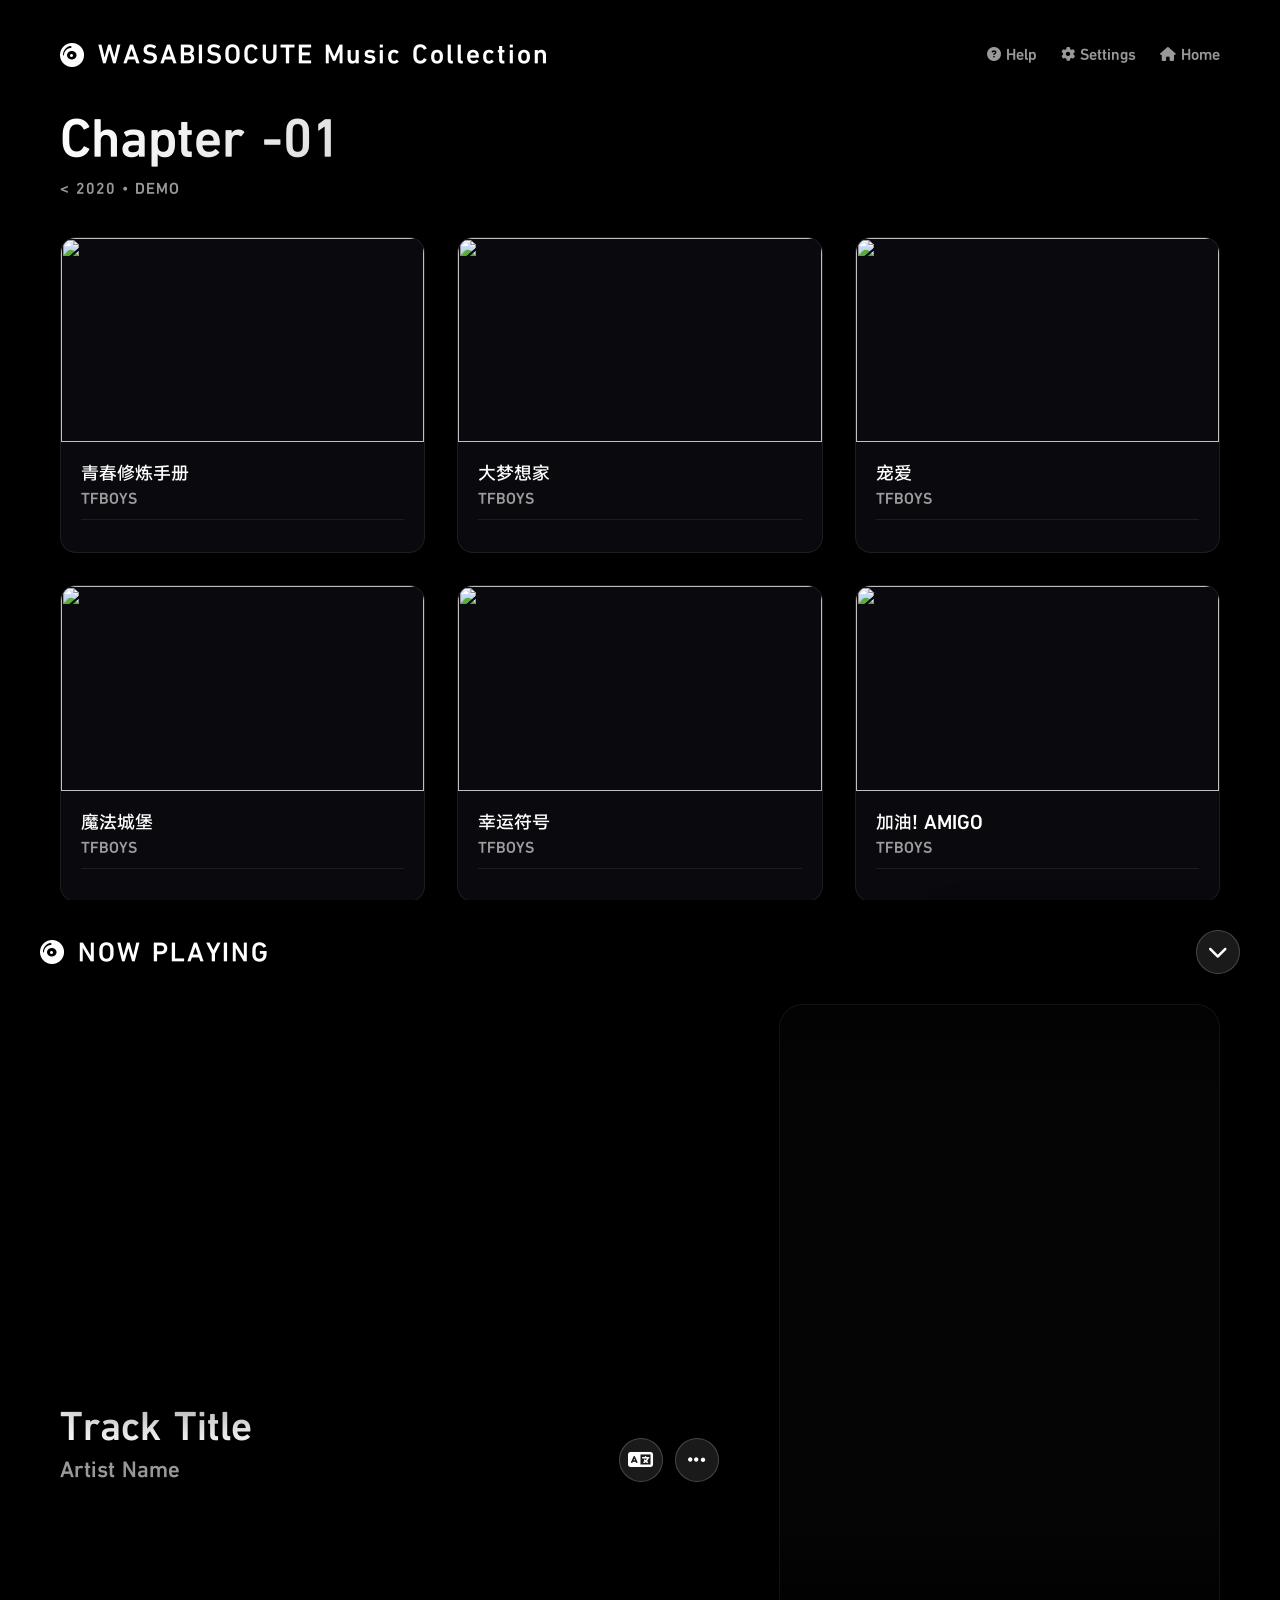
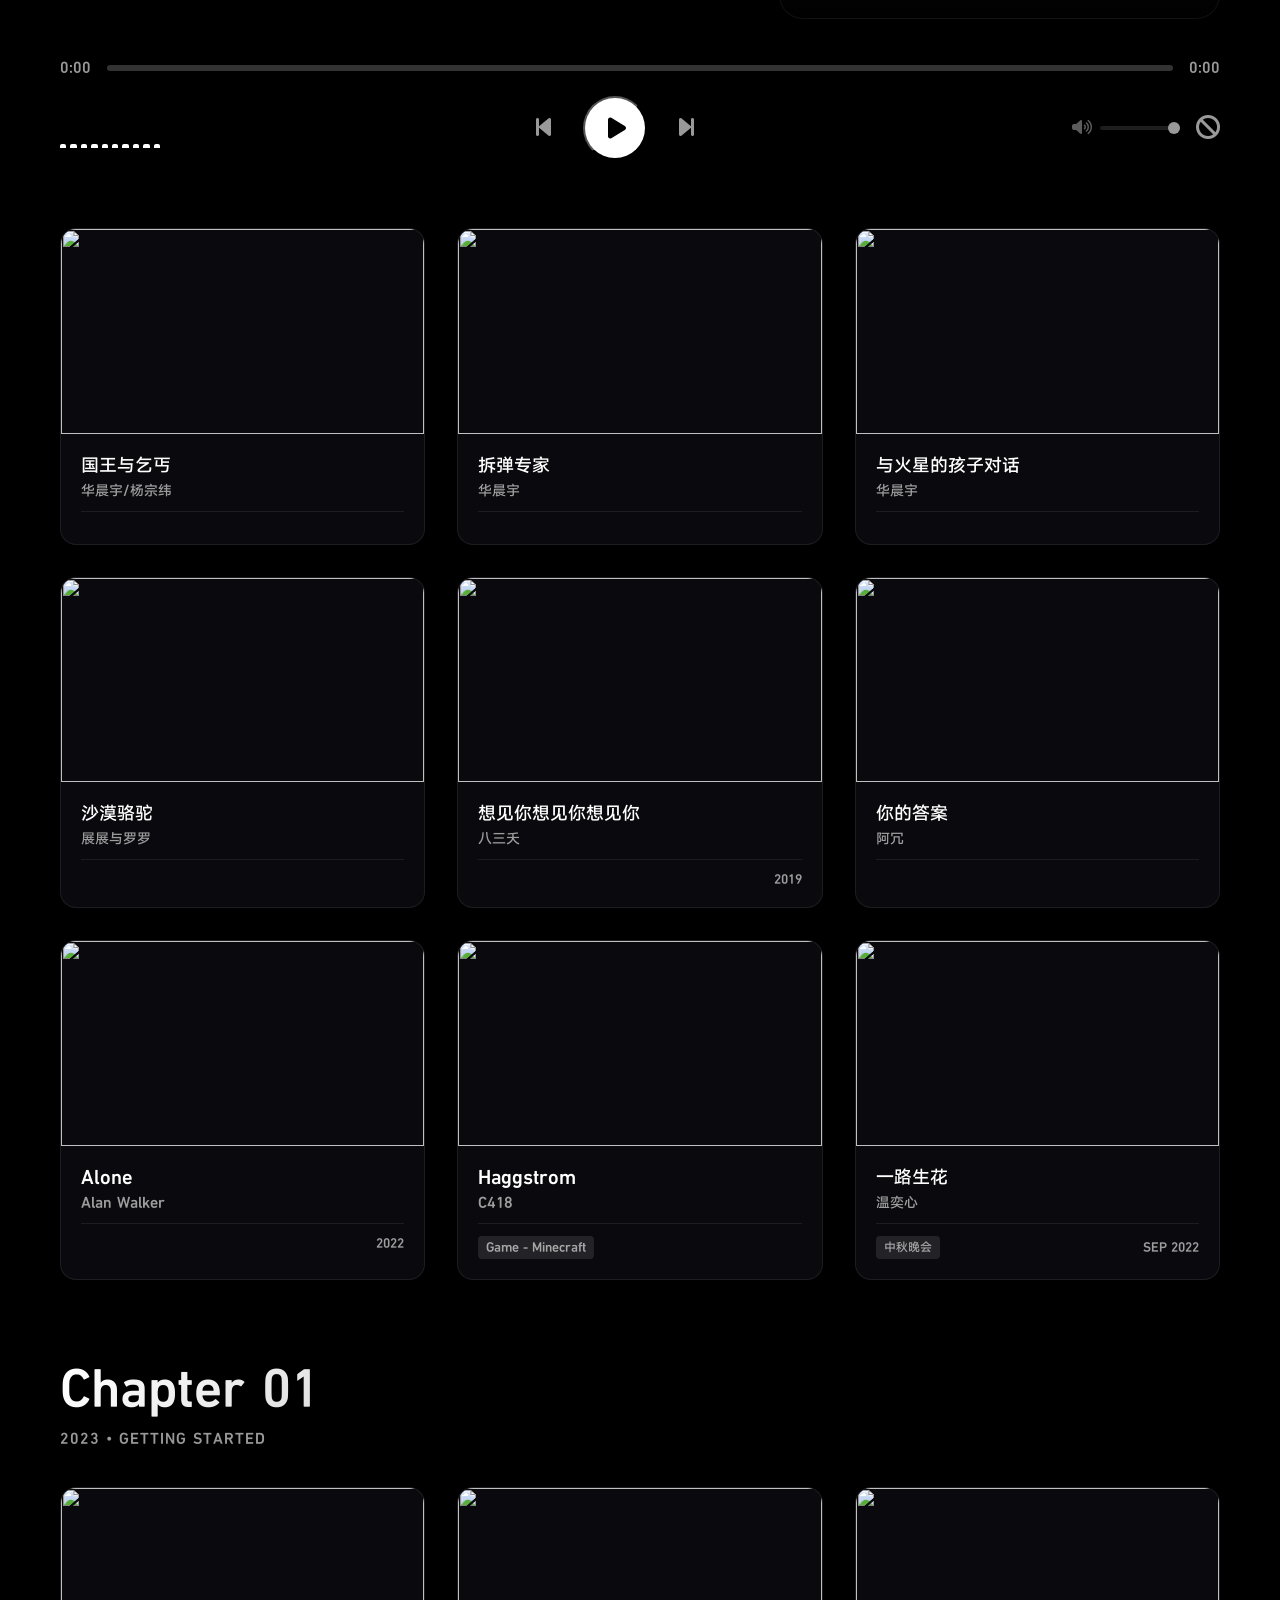
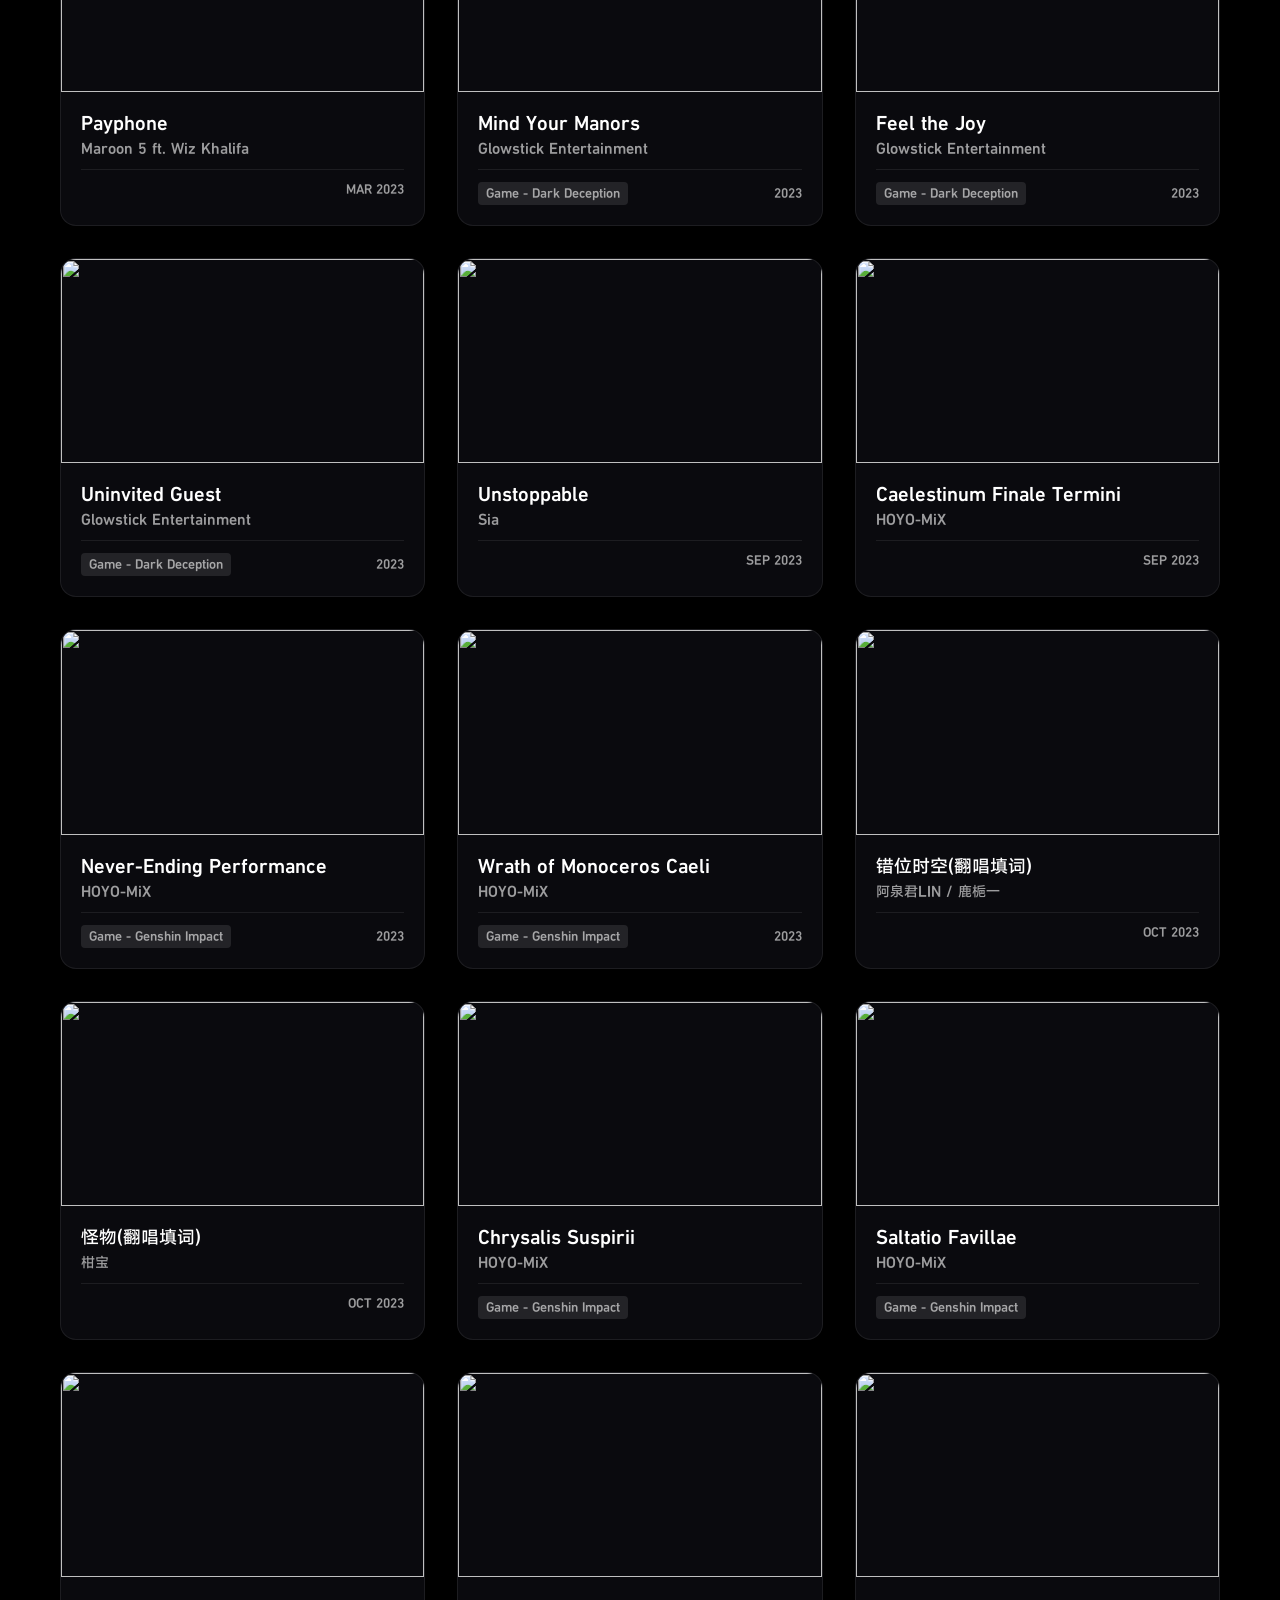
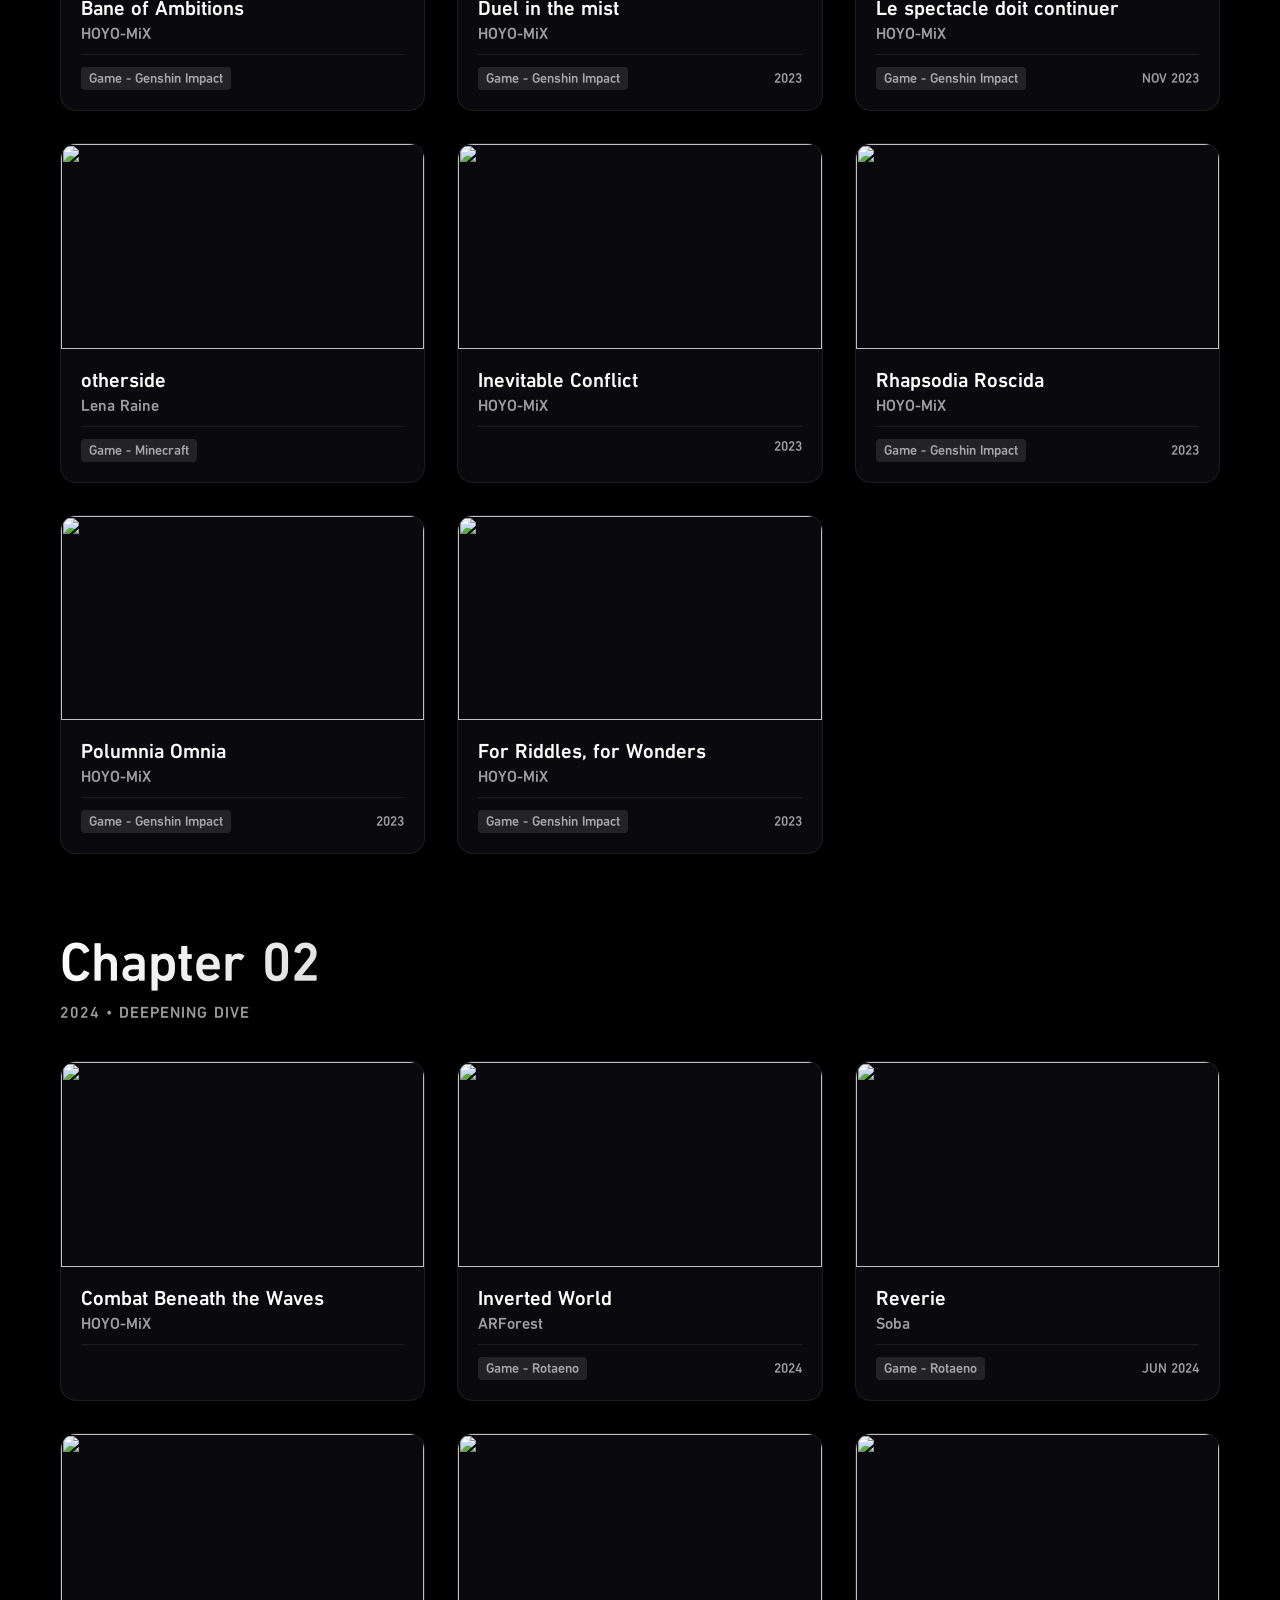
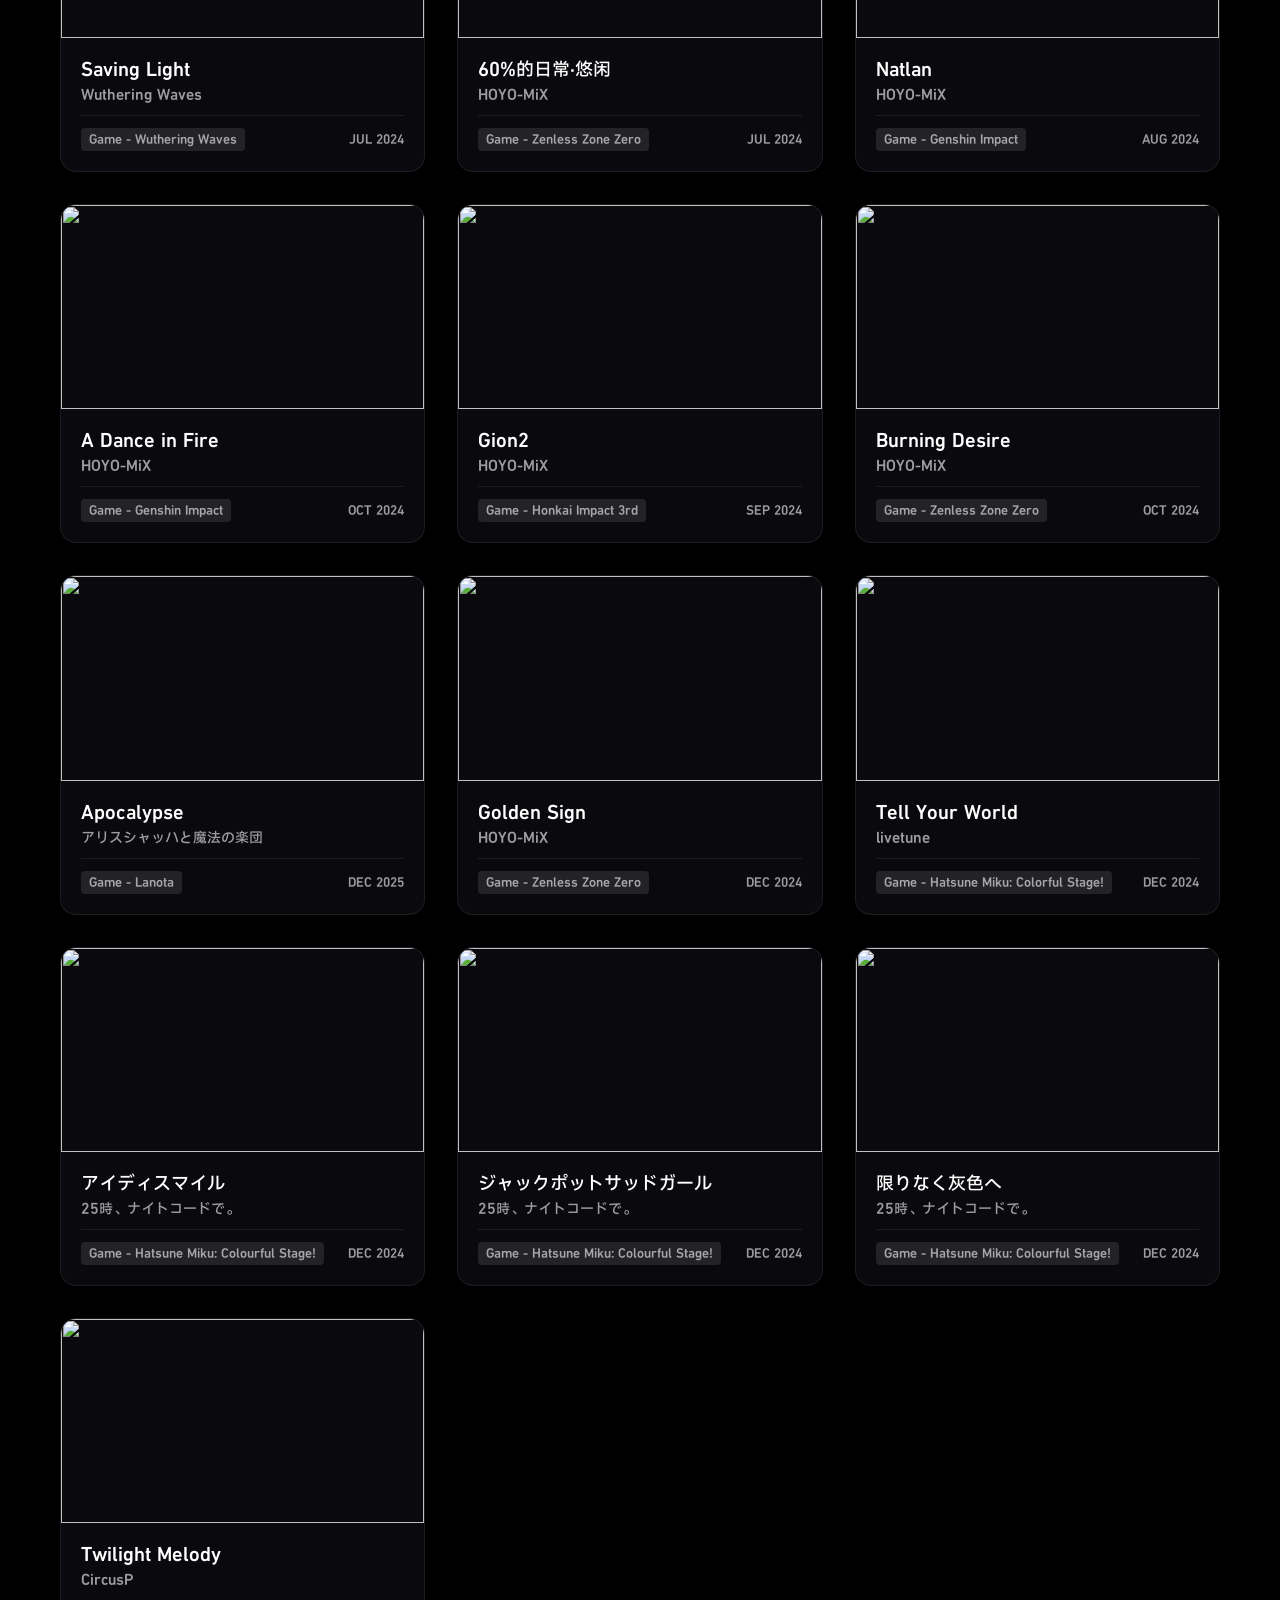
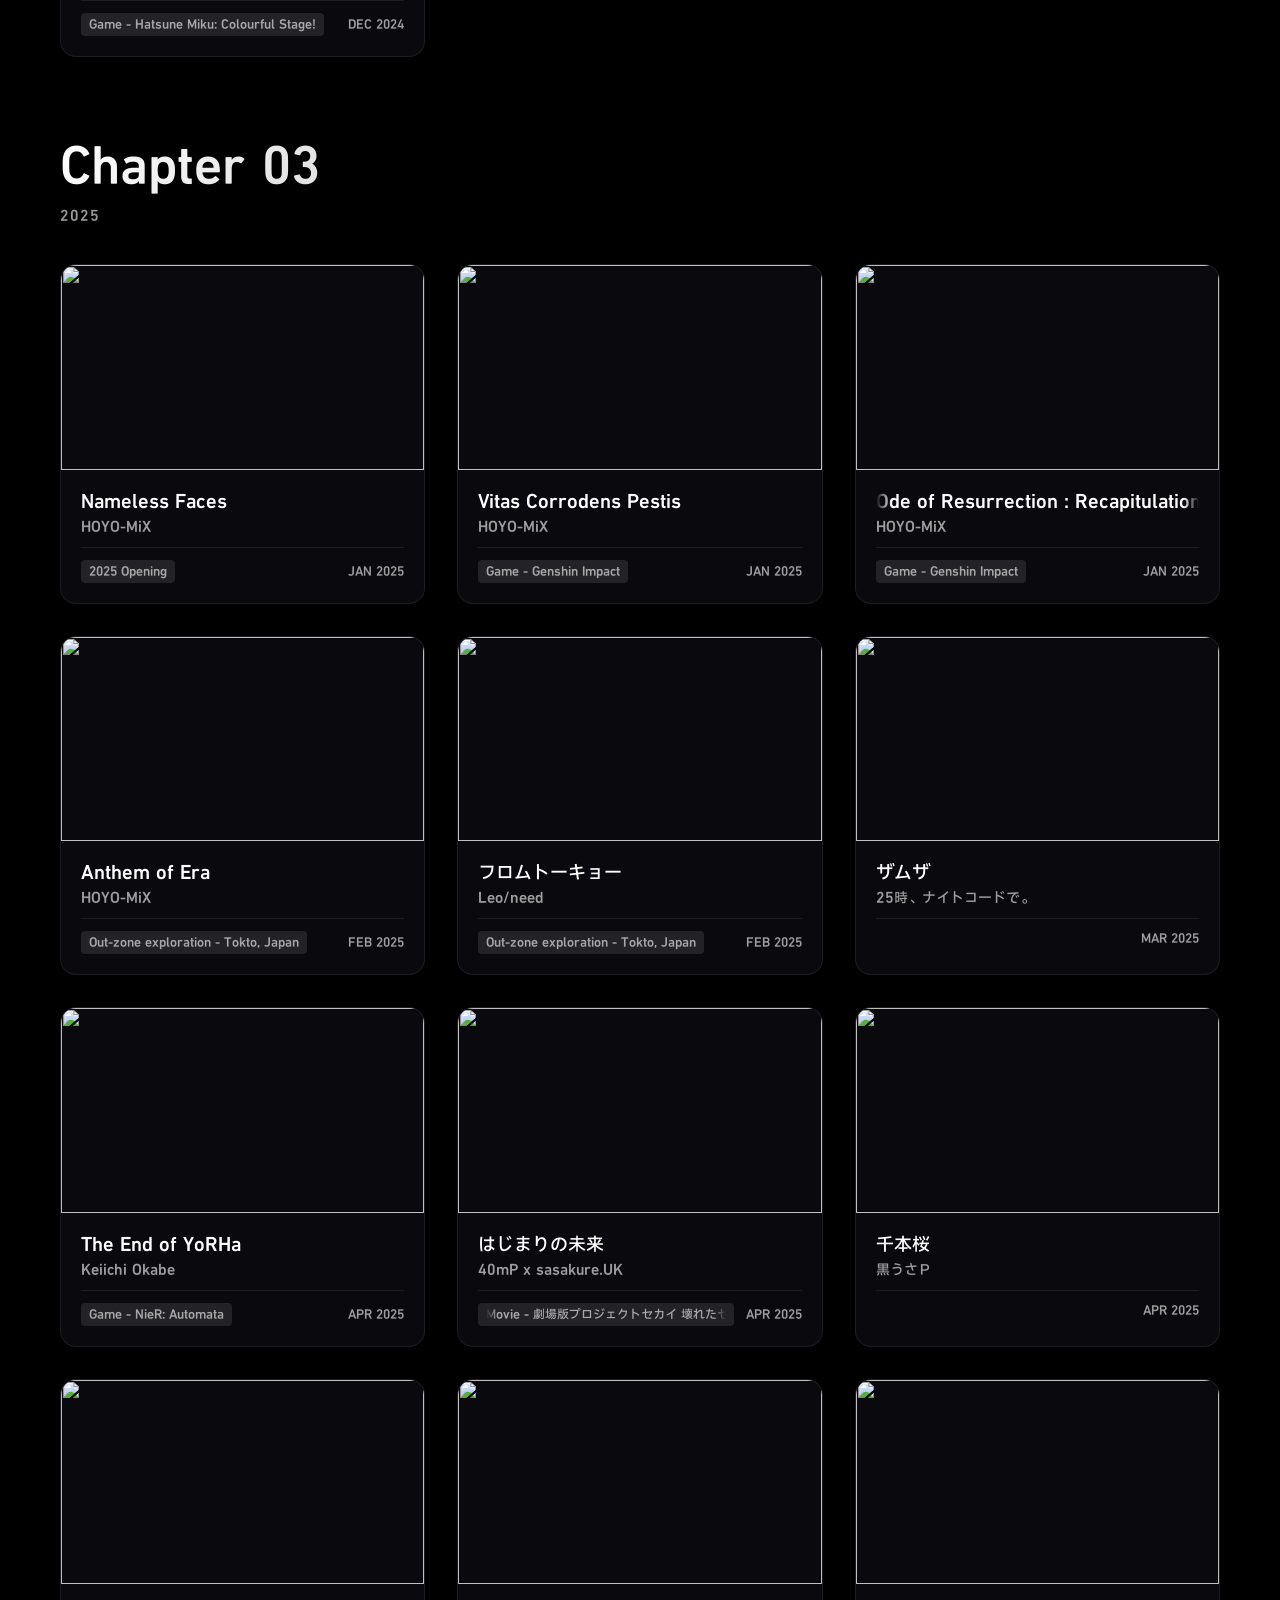
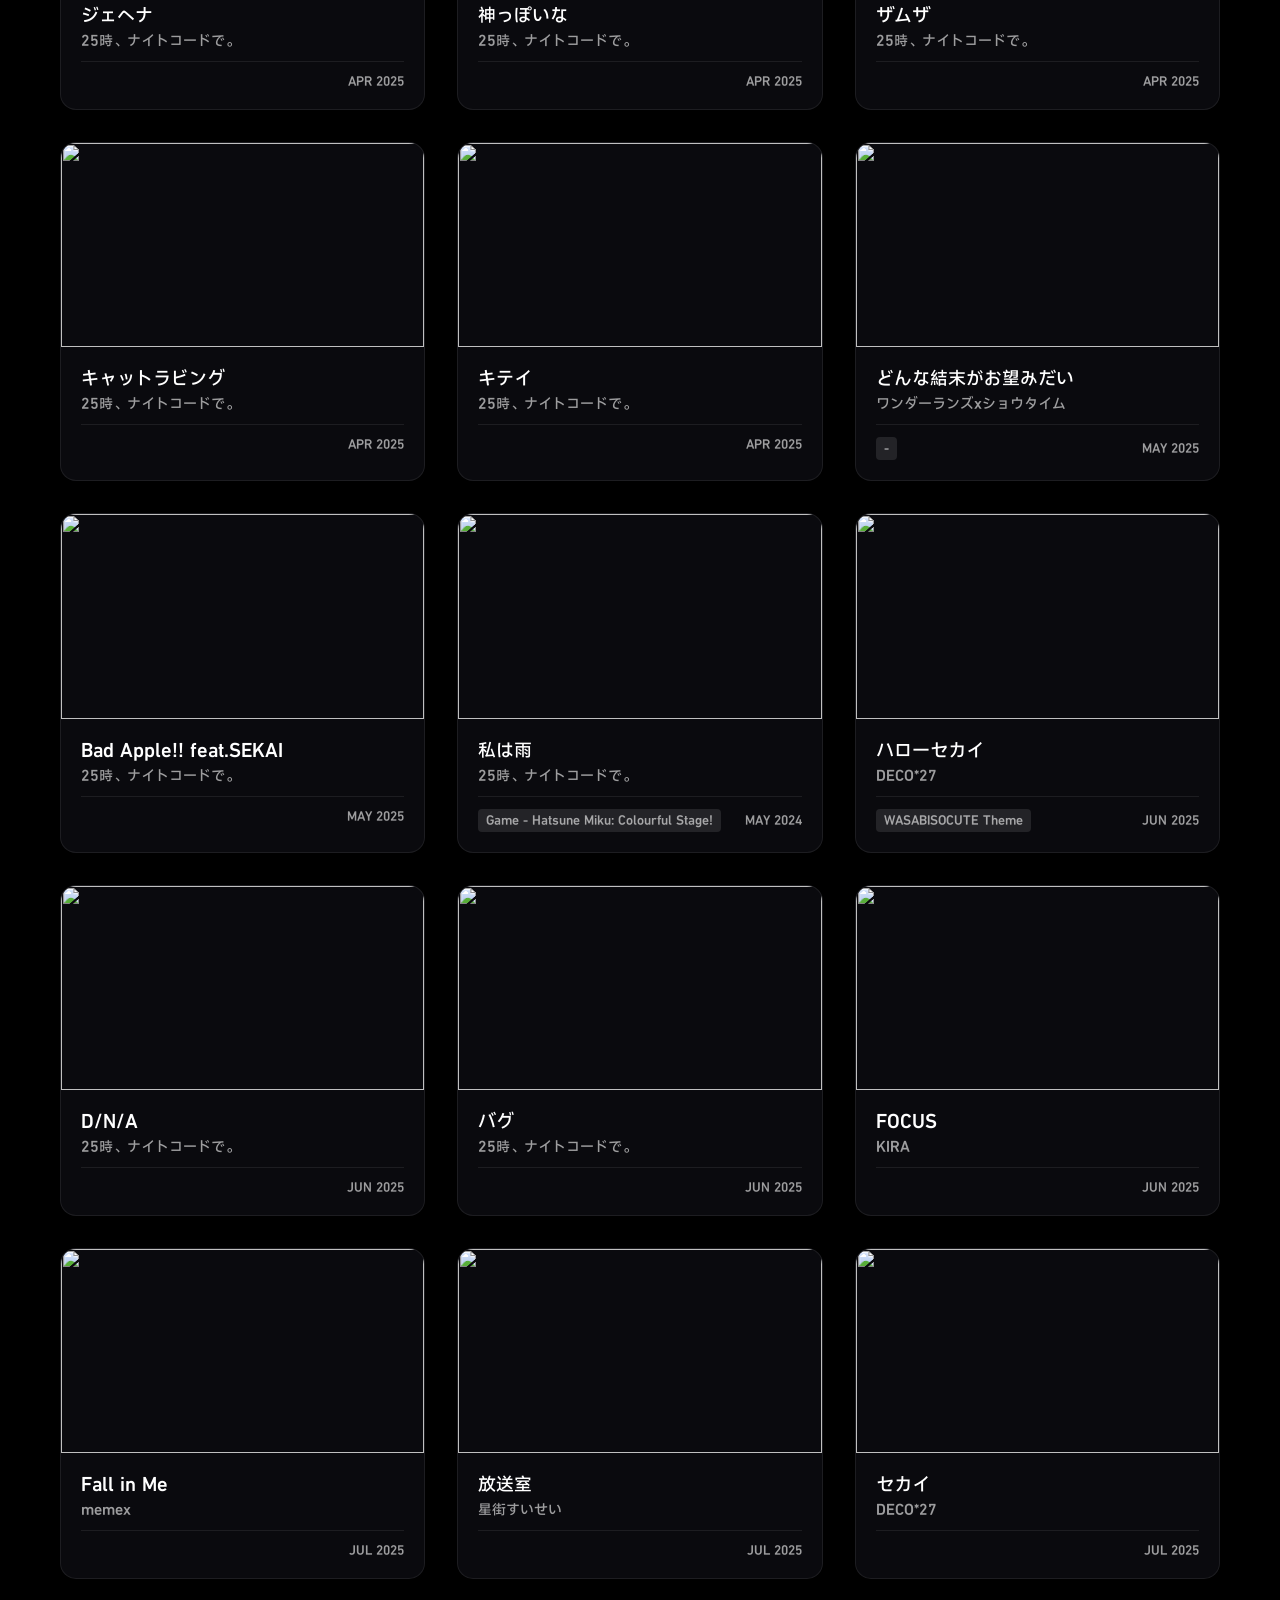
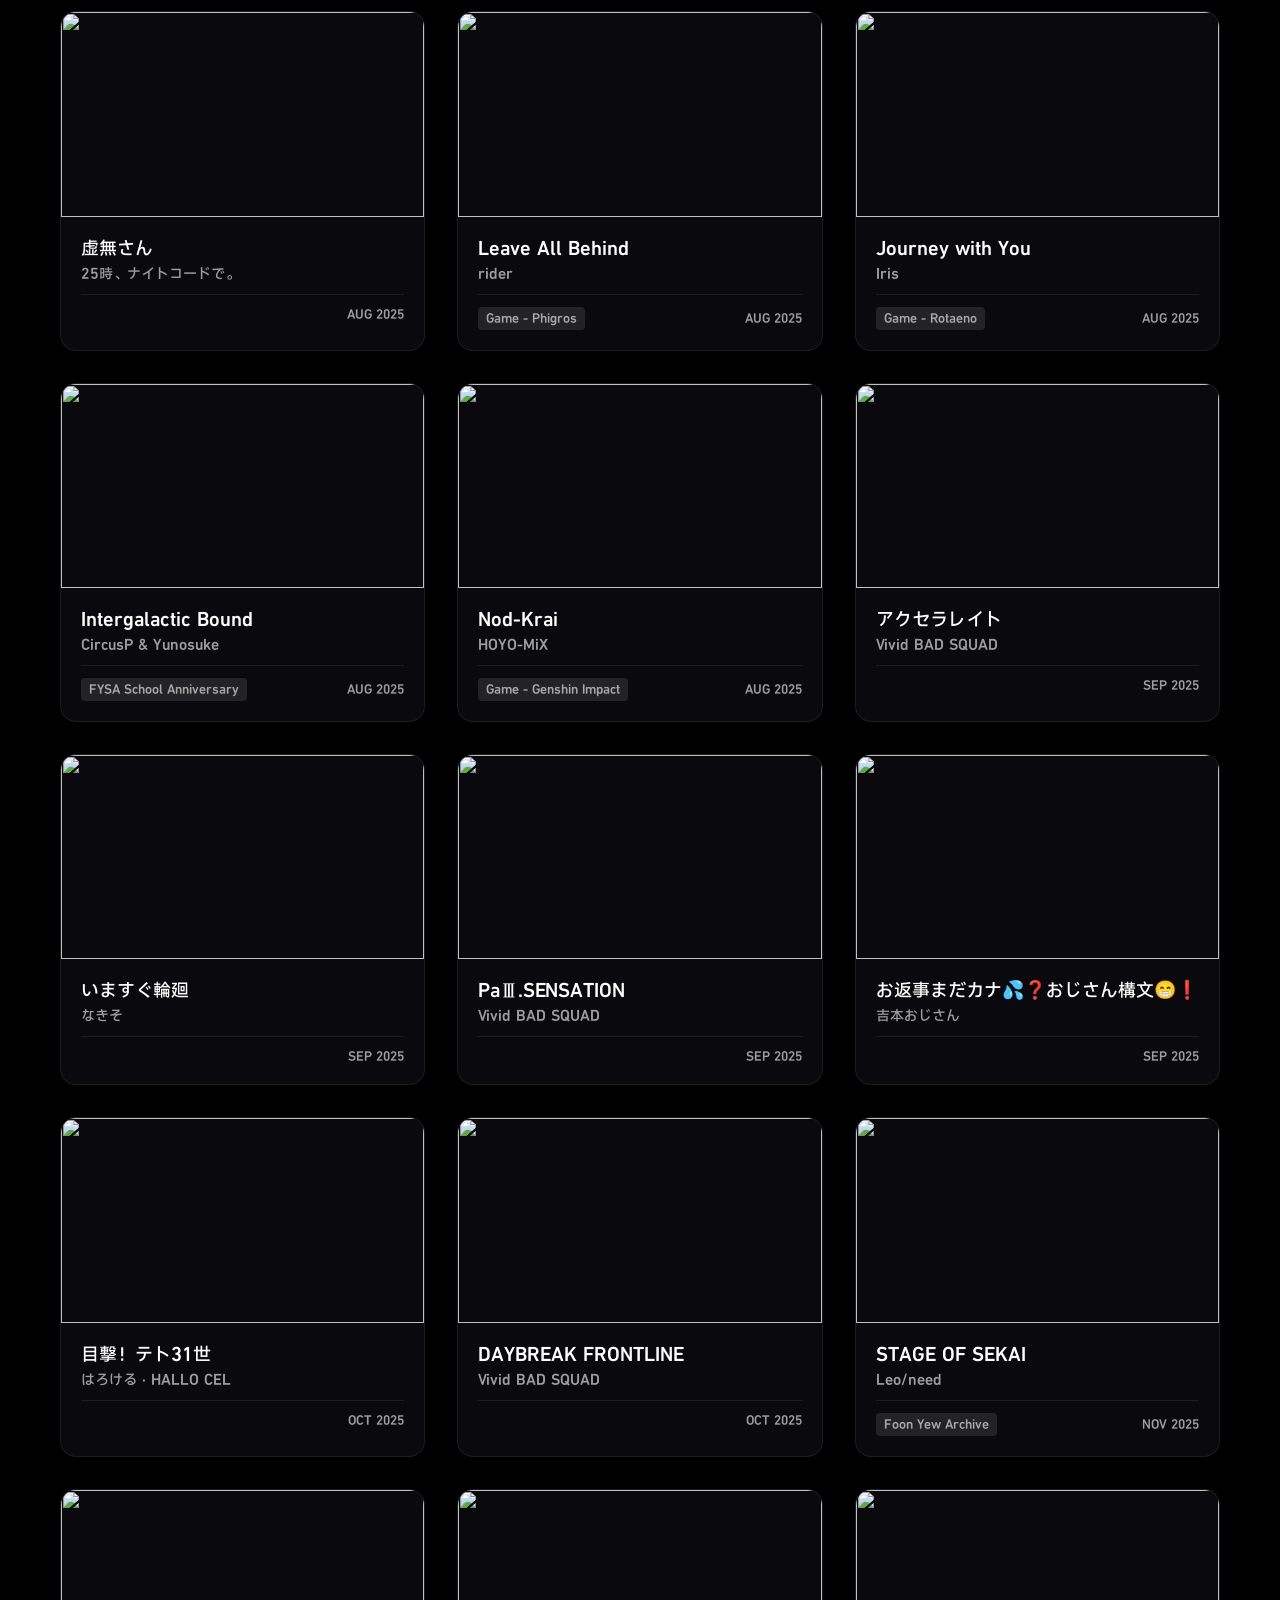
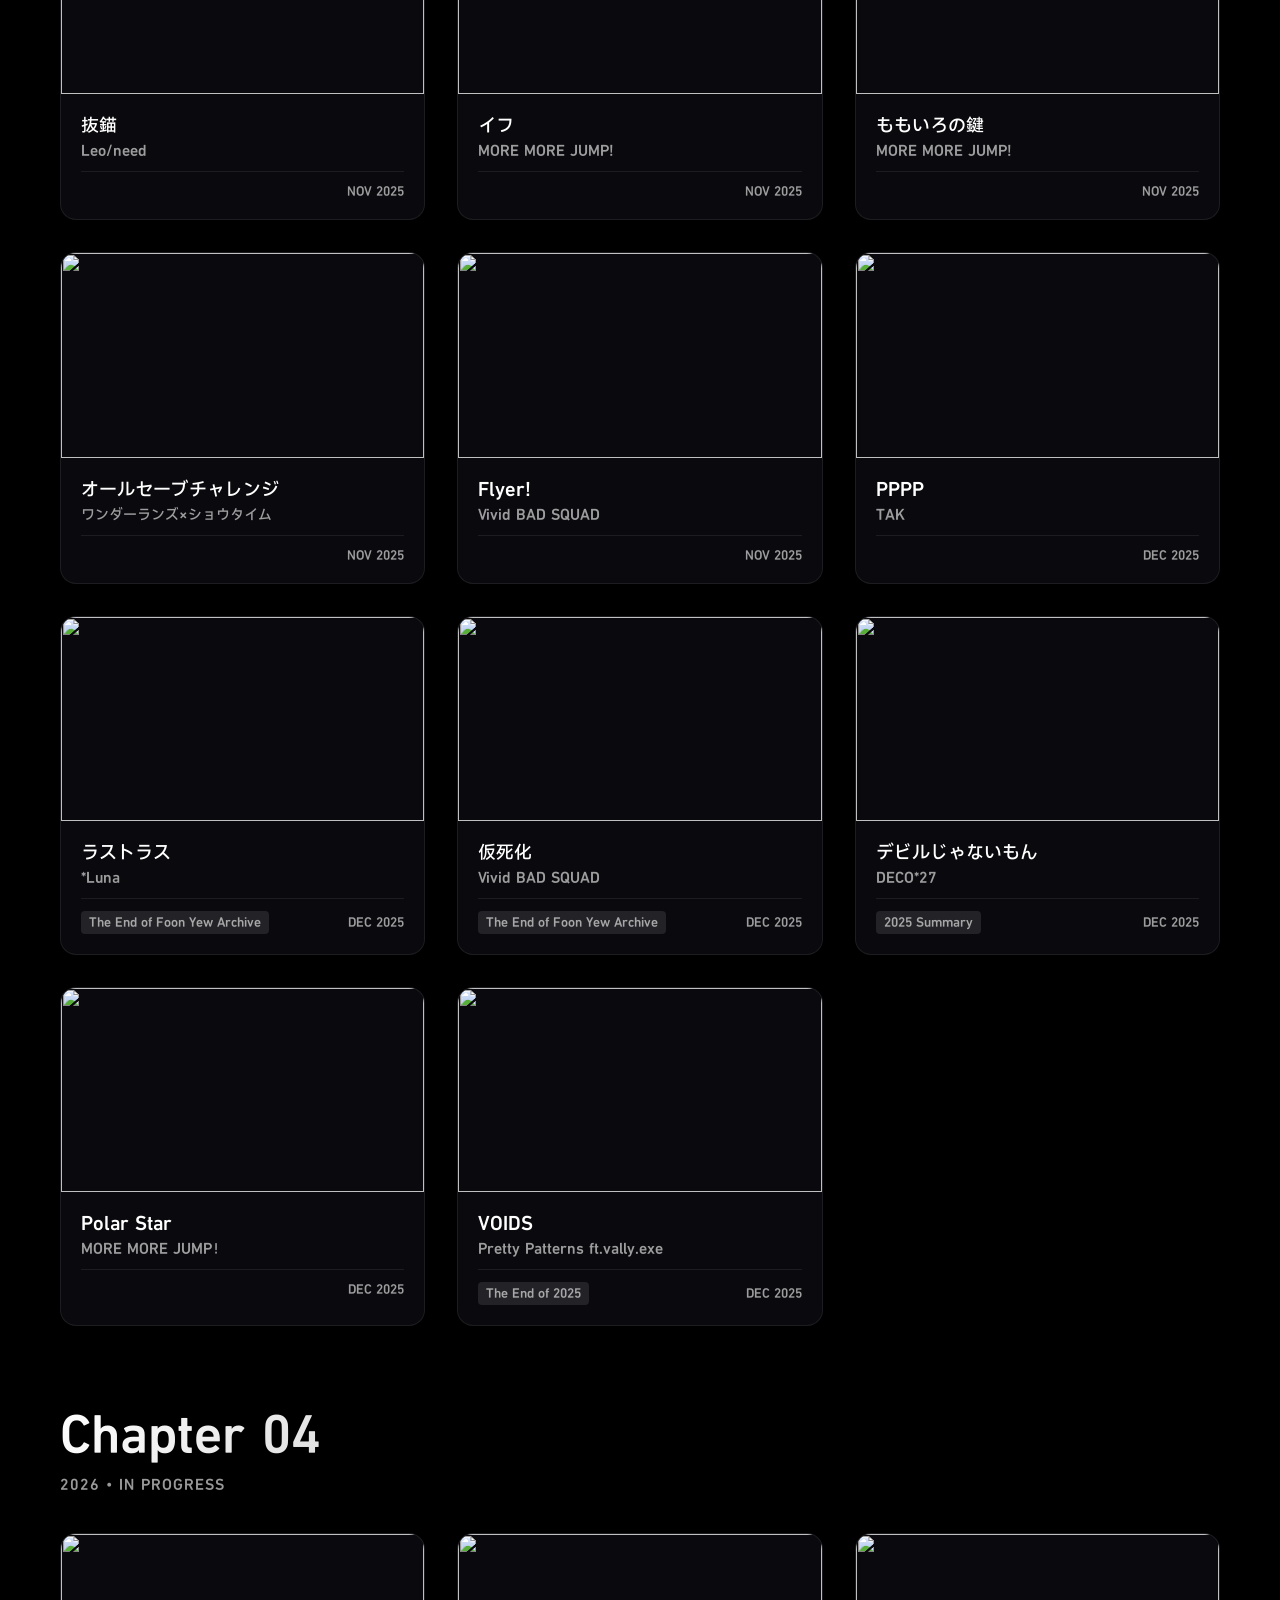
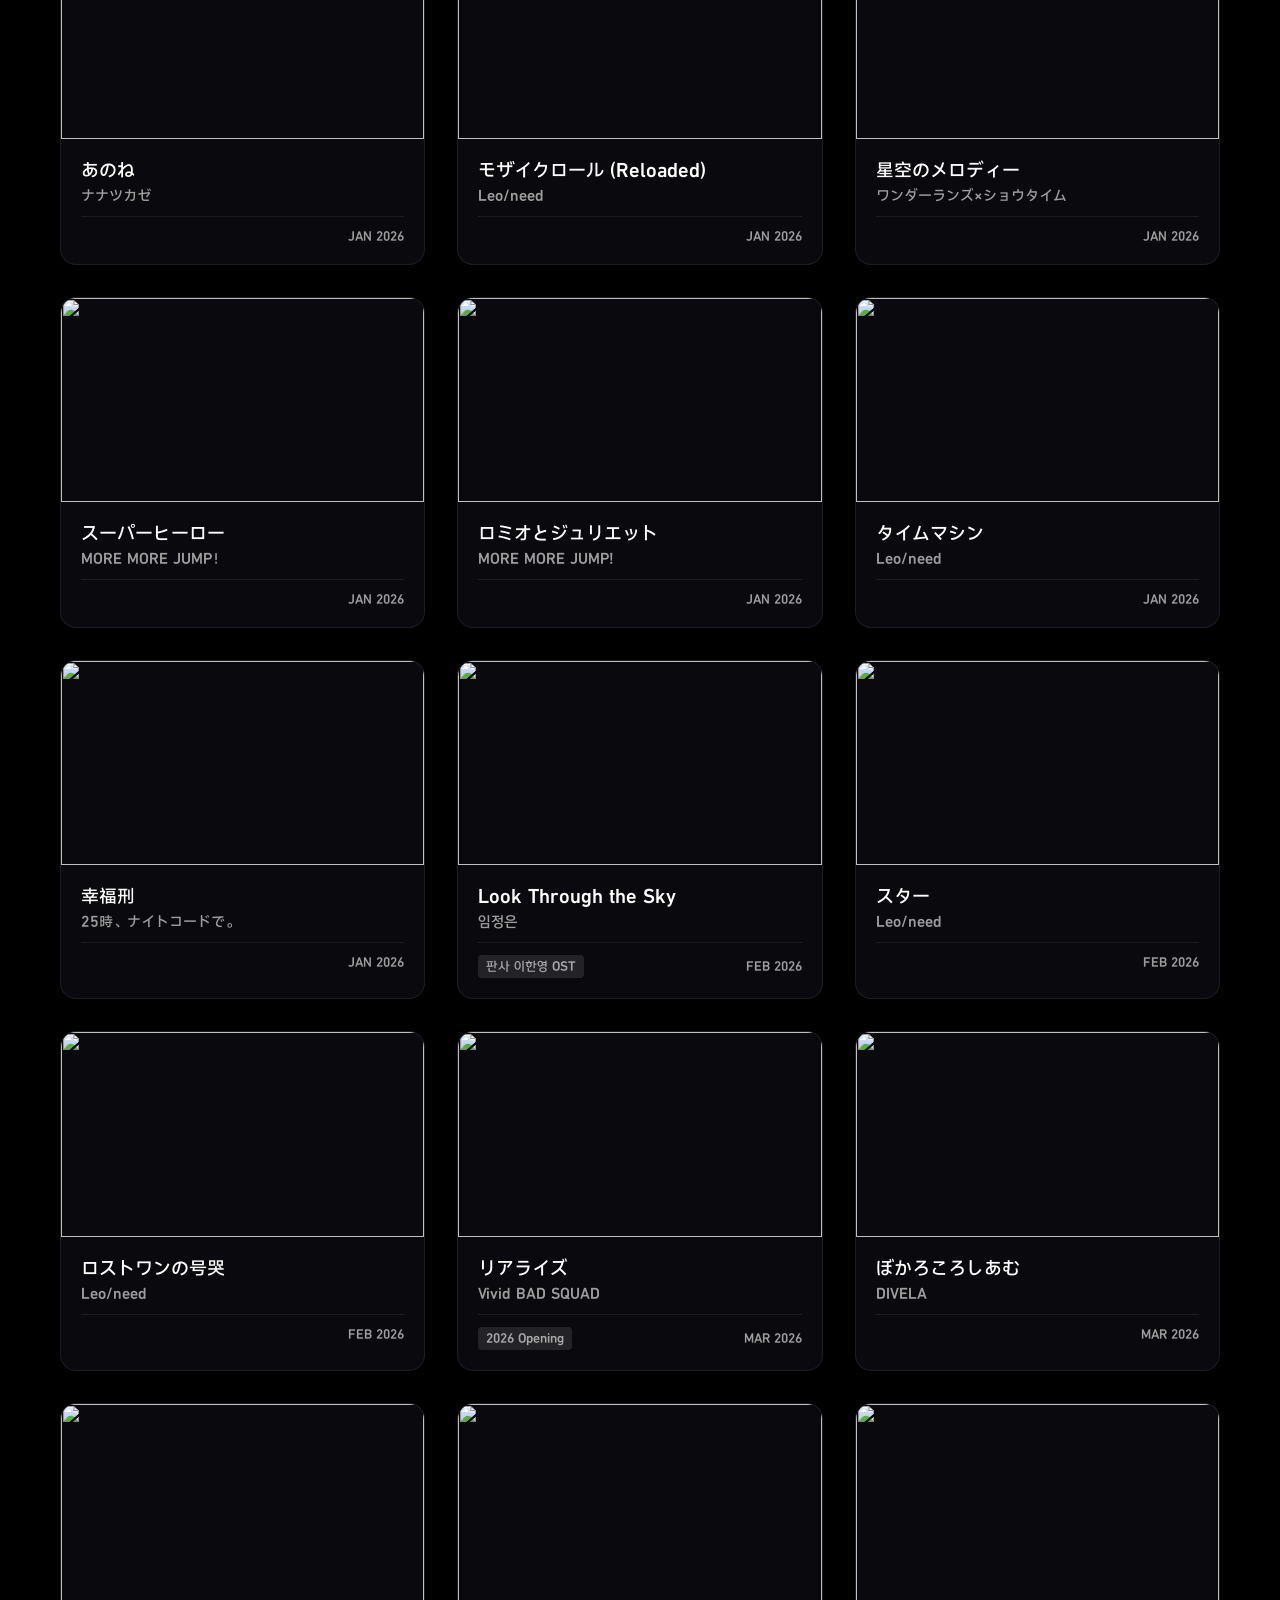
==== index.html @ f8dc081a "Experiment Option: Real Audio Visualizer" ====
<!DOCTYPE html>
<html lang="zh-CN">

<head>
    <meta charset="UTF-8">
    <meta name="viewport" content="width=device-width, initial-scale=1.0">
    <title>Music Collection | WASABISOCUTE</title>
    <link rel="icon" type="image/x-icon" href="/picture/favicon.ico">
    <link rel="preconnect" href="https://fonts.googleapis.com">
    <link rel="preconnect" href="https://fonts.gstatic.com" crossorigin>
    <link
        href="https://fonts.googleapis.com/css2?family=Plus+Jakarta+Sans:wght@300;400;500;600;700;800&family=Space+Grotesk:wght@500;700&display=swap"
        rel="stylesheet">
    <link href="https://cdnjs.cloudflare.com/ajax/libs/font-awesome/6.4.0/css/all.min.css" rel="stylesheet">

    <link rel="stylesheet" href="style.css">
</head>

<body>
    <header>
        <a href="index.html" class="logo">
            <i class="fa-solid fa-compact-disc"></i> WASABISOCUTE Music Collection
        </a>
        <div class="header-actions">
            <div class="tooltip-container" id="help-btn" onclick="toggleHelp(event)">
                <i class="fa-solid fa-circle-question"></i> Help
                <div class="tooltip-popup" id="help-popup" onclick="event.stopPropagation()">
                    <h4>问题排查 & 快捷键 <button class="close-btn" onclick="toggleHelp(event)"><i
                                class="fa-solid fa-xmark"></i></button></h4>
                    <div style="font-size: 13px; margin-top: 8px;">1. 若视频未正常显示（黑屏），请尝试关闭标签页后重开<br>（Ctrl + W 后按 Ctrl +
                        Shift + T）</div>
                    <div style="font-size: 13px; margin-top: 8px;">2. 若播放器报错或无法播放，请切换到其他歌曲后重试，<br>若问题仍然存在，请尝试1.的解决方法
                    </div>
                    <div style="font-size: 13px; margin-top: 8px;">3. 若问题仍然存在，请联系：<a
                            href="mailto:wasabi9487@gmail.com">wasabi9487@gmail.com</a>
                        或
                        <a href="mailto:sa234508@foonyewsa.edu.my">sa234508@foonyewsa.edu.my</a>
                    </div>
                    <div
                        style="font-size: 13px; margin-top: 8px; border-top: 1px solid rgba(255,255,255,0.2); padding-top: 8px;">
                        <b>快捷键 / Shortcuts：</b><br>
                        • <kbd>Space</kbd> 播放 / 暂停 (Play/Pause)<br>
                        • <kbd>←</kbd> 上一首 (Previous)<br>
                        • <kbd>→</kbd> 下一首 (Next)<br>
                        • <kbd>↑</kbd> 调高音量 (Volume Up)<br>
                        • <kbd>↓</kbd> 调低音量 (Volume Down)<br>
                        • <kbd>ESC</kbd> 收起播放器 (Close Player)
                    </div>
                </div>
            </div>
            <div class="tooltip-container" id="settings-btn" onclick="toggleSettings(event)">
                <i class="fa-solid fa-gear"></i> Settings
                <div class="tooltip-popup" id="settings-popup" onclick="event.stopPropagation()">
                    <h4>设置 / Settings <button class="close-btn" onclick="toggleSettings(event)"><i
                                class="fa-solid fa-xmark"></i></button></h4>
                    <div style="display: flex; justify-content: space-between; align-items: center; margin-top: 12px;">
                        <span style="font-size: 14px;">歌词翻译 / Lyrics Translation</span>
                        <label class="switch">
                            <input type="checkbox" id="setting-translation">
                            <span class="slider round"></span>
                        </label>
                    </div>
                    <div style="display: flex; justify-content: space-between; align-items: center; margin-top: 12px;">
                        <span style="font-size: 14px;">歌词发音 / Lyrics Pronunciation</span>
                        <label class="switch">
                            <input type="checkbox" id="setting-pronunciation">
                            <span class="slider round"></span>
                        </label>
                    </div>
                    <div style="display: flex; justify-content: space-between; align-items: center; margin-top: 12px;">
                        <span style="font-size: 14px;">启用全屏 / Fullscreen</span>
                        <label class="switch">
                            <input type="checkbox" id="setting-fullscreen">
                            <span class="slider round"></span>
                        </label>
                    </div>
                    <div style="font-size: 13px; margin-top: 12px; color: var(--text-muted); font-weight: bold;">实验性功能
                        / Experimental</div>
                    <div style="display: flex; justify-content: space-between; align-items: center; margin-top: 12px;">
                        <span style="font-size: 14px;">真实音频可视化 / Real Audio Visualizer</span>
                        <label class="switch">
                            <input type="checkbox" id="setting-real-visualizer">
                            <span class="slider round"></span>
                        </label>
                    </div>
                    <div class="setting-tip">
                        <i class="fa-solid fa-circle-info"></i> 启用真实频谱分析。开启时请在浏览器共享弹窗中选择<b>【此标签页 / This
                            Tab】</b>并务必勾选<b>【同时共享标签页音频】</b>。
                    </div>
                </div>
            </div>
            <a href="wasabisocute.github.io"><i class="fa-solid fa-house"></i> Home</a>
        </div>
    </header>
    <main id="main-content">
    </main>
    <div class="np-toast" id="np-toast" onclick="openPlayer(currentTrackId)">
        <img src="" class="np-toast-cover" id="toast-cover" alt="Cover">
        <div class="np-toast-info">
            <div class="np-toast-title marquee-target" id="toast-title">Title</div>
            <div class="np-toast-artist marquee-target" id="toast-artist">Artist</div>
        </div>
        <div class="np-toast-controls" onclick="event.stopPropagation()">
            <button class="toast-btn" onclick="playPrevious(true)"><i class="fa-solid fa-backward-step"></i></button>
            <button class="toast-btn" id="toast-play-pause-btn" onclick="togglePlay()"><i
                    class="fa-solid fa-pause"></i></button>
            <button class="toast-btn" onclick="playNext(true)"><i class="fa-solid fa-forward-step"></i></button>
            <button class="toast-btn" onclick="closeToast()"><i class="fa-solid fa-xmark"></i></button>
        </div>
    </div>
    <div class="now-playing-overlay" id="np-overlay">
        <div class="np-background" id="np-bg"></div>

        <div class="np-header">
            <div class="logo"><i class="fa-solid fa-compact-disc"></i> NOW PLAYING</div>
            <button class="btn-close" onclick="closePlayer()"><i class="fa-solid fa-chevron-down"></i></button>
        </div>

        <div class="np-content">
            <div class="np-left">
                <div class="video-container">
                    <div id="youtube-player"></div>
                </div>
                <div class="np-track-details">
                    <div>
                        <div class="np-title" id="np-title">Track Title</div>
                        <div class="np-artist" id="np-artist">Artist Name</div>
                    </div>
                    <div style="display: flex; gap: 12px; align-items: center;">
                        <div class="np-options-wrapper">
                            <button class="btn-options" id="btn-trans" onclick="toggleTransMenu(event)">
                                <i class="fa-solid fa-language"></i>
                            </button>
                            <div class="np-options-menu" id="np-trans-menu"
                                style="width: auto; right: 0; bottom: 60px;">
                                <div class="menu-trans-item" data-lang="none" onclick="setTransMode('none')">Off</div>
                                <div class="menu-trans-item" data-lang="cn" onclick="setTransMode('cn')">中文</div>
                                <div class="menu-trans-item" data-lang="en" onclick="setTransMode('en')">English</div>
                            </div>
                        </div>
                        <div class="np-options-wrapper">
                            <button class="btn-options" id="btn-options" onclick="toggleOptionsMenu(event)">
                                <i class="fa-solid fa-ellipsis"></i>
                            </button>
                            <div class="np-options-menu" id="np-options-menu">
                                <div class="menu-track-title" id="menu-title">Title</div>
                                <div class="menu-track-artist" id="menu-artist">Artist</div>
                                <div class="menu-info-item" id="menu-info">Info</div>
                                <div class="menu-info-item" id="menu-date">Date</div>
                                <a href="#" target="_blank" class="menu-ig-link" id="menu-ig">
                                    <i class="fa-brands fa-instagram"></i> Source
                                </a>
                            </div>
                        </div>
                    </div>
                </div>
            </div>
            <div class="np-right">
                <div class="lyrics-container" id="lyrics-container">
                </div>
            </div>
        </div>
        <div class="np-bottom">
            <div class="progress-container">
                <span id="time-current">0:00</span>
                <div class="progress-bar-bg" id="progress-bg">
                    <div class="progress-bar-fill" id="progress-fill"></div>
                    <div class="progress-bar-thumb" id="progress-thumb"></div>
                </div>
                <span id="time-total">0:00</span>
            </div>

            <div class="controls-row">
                <div class="visualizer" id="visualizer">
                    <canvas id="real-visualizer-canvas" class="visualizer-canvas"></canvas>
                </div>

                <div class="player-controls">
                    <button class="ctrl-btn" onclick="playPrevious()"><i class="fa-solid fa-backward-step"></i></button>
                    <button class="btn-play-pause" id="play-pause-btn" onclick="togglePlay()">
                        <i class="fa-solid fa-play"></i>
                    </button>
                    <button class="ctrl-btn" onclick="playNext()"><i class="fa-solid fa-forward-step"></i></button>
                </div>
                <div class="controls-spacer">
                    <div class="volume-container">
                        <button class="ctrl-btn" id="volume-btn" onclick="toggleMute()">
                            <i class="fa-solid fa-volume-high"></i>
                        </button>
                        <input type="range" id="volume-slider" min="0" max="100" value="100"
                            oninput="changeVolume(this.value)">
                    </div>
                    <button class="ctrl-btn" id="loop-mode-btn" onclick="toggleLoopMode()" title="Stop After Current">
                        <i class="fa-solid fa-ban"></i>
                    </button>
                </div>
            </div>
        </div>
    </div>
    <!--<footer id="footer" style="color: white;">
        <span id="aboutLink">Copyright © 2026 WASABISOCUTE | Assisted by <span class="footer-credits">Google
                Antigravity</span></span>
    </footer>-->
    <div class="secret-console-overlay" id="secret-console-overlay" onclick="handleConsoleOverlayClick(event)">
        <div class="secret-console-window" onclick="event.stopPropagation()">
            <div class="console-titlebar">
                <div class="console-titlebar-left">
                    <i class="fa-solid fa-terminal"></i>
                    <span id="console-titlebar-text">SYSTEM TERMINAL // SECURE_PORTAL_v2.6</span>
                </div>
                <button class="console-close-btn" onclick="closeConsole()" title="Close (ESC)">
                    <i class="fa-solid fa-xmark"></i>
                </button>
            </div>
            <div class="console-screen" id="console-screen" onclick="focusConsoleInput()">
                <div class="console-log" id="console-log"></div>
                <div class="console-input-row" id="console-input-row">
                    <span class="console-prompt-label" id="console-prompt-label">Login PIN:</span>
                    <div class="console-input-wrapper">
                        <input type="password" id="console-input" class="console-input" autocomplete="off"
                            spellcheck="false" onkeydown="handleConsoleInputKey(event)">
                        <span class="console-cursor" id="console-cursor">█</span>
                    </div>
                </div>
            </div>
        </div>
    </div>

    <div class="screen-transition-overlay" id="screen-transition-overlay">
        <div class="transition-shutter-blade blade-top"></div>
        <div class="transition-shutter-blade blade-bottom"></div>

        <div class="transition-grid-bg"></div>
        <div class="transition-flash"></div>

        <div class="transition-core-wrapper">
            <div class="transition-shockwave"></div>
            <div class="transition-hud-box">
                <div class="transition-hud-header">
                    <span class="hud-tag"><i class="fa-solid fa-microchip"></i> WASABI BIOS v10.0</span>
                    <span class="hud-status" id="hud-status-badge">SECURE_LINK</span>
                </div>
                <div class="transition-glitch-text" id="transition-glitch-text" data-text="AUTHENTICATING...">
                    AUTHENTICATING...</div>
                <div class="transition-progress-bar">
                    <div class="transition-progress-fill" id="transition-progress-fill"></div>
                </div>
                <div class="transition-hud-footer">
                    <span id="transition-subtext">DECRYPTING ARCHIVES...</span>
                    <span id="transition-percentage">00%</span>
                </div>
            </div>
        </div>

        <div class="transition-laser-beam"></div>
    </div>

    <script src="https://www.youtube.com/iframe_api"></script>
    <script src="data.js"></script>
    <script src="data2.js"></script>
    <script>
        const defaultChapters = [
            { id: -1, title: 'Chapter -01', subtitle: '< 2020 • Demo' },
            { id: 0, title: 'Chapter 00', subtitle: '> 2020 • Tutorial' },
            { id: 1, title: 'Chapter 01', subtitle: '2023 • Getting Started' },
            { id: 2, title: 'Chapter 02', subtitle: '2024 • Deepening Dive' },
            { id: 3, title: 'Chapter 03', subtitle: '2025' },
            { id: 4, title: 'Chapter 04', subtitle: '2026 • In Progress' }
        ];

        let isSecretMode = false;
        let activeTracks = tracks;
        let activeConfig = (typeof config !== 'undefined') ? config : {};
        let activeChapters = defaultChapters;
        let isConsoleOpen = false;
        let isTransitioning = false;
        const SECRET_PINS = ['100601'];

        function renderGrid() {
            const mainContainer = document.getElementById('main-content') || document.querySelector('main');
            if (!mainContainer) return;
            mainContainer.innerHTML = '';

            activeChapters.forEach(ch => {
                const section = document.createElement('div');
                section.className = 'chapter-section';
                section.id = `section-ch${ch.id}`;
                section.innerHTML = `
                    <h2 class="chapter-title">${ch.title}</h2>
                    <div class="chapter-subtitle">${ch.subtitle}</div>
                    <div class="track-grid" id="grid-ch${ch.id}"></div>
                `;
                mainContainer.appendChild(section);
            });

            activeTracks.forEach((track, index) => {
                let targetGrid = document.getElementById(`grid-ch${track.chapter}`);
                if (!targetGrid) {
                    const section = document.createElement('div');
                    section.className = 'chapter-section';
                    section.id = `section-ch${track.chapter}`;
                    section.innerHTML = `
                        <h2 class="chapter-title">Chapter ${track.chapter}</h2>
                        <div class="chapter-subtitle">Collection</div>
                        <div class="track-grid" id="grid-ch${track.chapter}"></div>
                    `;
                    mainContainer.appendChild(section);
                    targetGrid = document.getElementById(`grid-ch${track.chapter}`);
                }

                const coverUrl = `https://img.youtube.com/vi/${track.ytId}/hqdefault.jpg`;
                const badgeHTML = (activeConfig.showContext && track.context) ? `<span class="badge"><span class="badge-text marquee-target">${track.context}</span></span>` : '';
                const dateHTML = (activeConfig.showDate && track.date) ? `<span>${track.date}</span>` : '';

                const cardHTML = `
                    <div class="track-card" onclick="openPlayer(${index})">
                        <div class="track-cover-wrapper">
                            <img src="${coverUrl}" class="track-cover">
                            <div class="play-overlay"><i class="fa-solid fa-play"></i></div>
                        </div>
                        <div class="track-info">
                            <div class="track-title marquee-target">${track.title}</div>
                            <div class="track-artist marquee-target">${track.artist}</div>
                            <div class="track-meta">
                                <div class="track-meta-left">
                                    ${badgeHTML}
                                </div>
                                <div class="track-date">
                                    ${dateHTML}
                                </div>
                            </div>
                        </div>
                    </div>
                `;
                targetGrid.innerHTML += cardHTML;
            });

            if (activeConfig && !activeConfig.showChapterTitle) {
                document.querySelectorAll('.chapter-title, .chapter-subtitle').forEach(el => el.style.display = 'none');
            }
        }
        renderGrid();

        function updateAllGridMarquees() {
            document.querySelectorAll('.marquee-target').forEach(updateMarquee);
        }
        setTimeout(updateAllGridMarquees, 100);
        let player;
        let isPlayerReady = false;
        let progressInterval;
        let currentTrackId = 0;
        let playerTimeout;
        let loopMode = 0; // 0: Stop After Current, 1: Sequence, 2: Loop One, 3: Loop All

        function onYouTubeIframeAPIReady() {
            player = new YT.Player('youtube-player', {
                height: '100%',
                width: '100%',
                videoId: '',
                playerVars: {
                    'playsinline': 1,
                    'controls': 0,
                    'disablekb': 1,
                    'rel': 0,
                    'modestbranding': 1
                },
                events: {
                    'onReady': onPlayerReady,
                    'onStateChange': onPlayerStateChange
                }
            });
        }
        const visualizer = document.getElementById("visualizer");

        for (let i = 0; i < 10; i++) {
            const bar = document.createElement("div");
            bar.className = "bar";
            visualizer.appendChild(bar);
        }

        let realVisualizerStream = null;
        let realAudioCtx = null;
        let realAnalyser = null;
        let realSourceNode = null;
        let realVisualizerRafId = null;
        let isRealVisualizerActive = false;

        const VIS_BAR_COUNT = 16;
        const peakHeights = new Array(VIS_BAR_COUNT).fill(0);
        const peakDropSpeeds = new Array(VIS_BAR_COUNT).fill(0);
        const currentBarHeights = new Array(VIS_BAR_COUNT).fill(0);

        const binRanges = [];
        const minBin = 1;
        const maxBin = 1000;
        const logMin = Math.log(minBin);
        const logMax = Math.log(maxBin);
        for (let i = 0; i < VIS_BAR_COUNT; i++) {
            const start = Math.exp(logMin + (i / VIS_BAR_COUNT) * (logMax - logMin));
            const end = Math.exp(logMin + ((i + 1) / VIS_BAR_COUNT) * (logMax - logMin));
            binRanges.push([Math.floor(start), Math.max(Math.floor(start) + 1, Math.ceil(end))]);
        }

        function resizeVisualizerCanvas() {
            const canvas = document.getElementById('real-visualizer-canvas');
            if (!canvas) return;
            const rect = canvas.getBoundingClientRect();
            const dpr = window.devicePixelRatio || 1;
            const w = rect.width || 100;
            const h = rect.height || 40;
            if (canvas.width !== Math.round(w * dpr) || canvas.height !== Math.round(h * dpr)) {
                canvas.width = Math.round(w * dpr);
                canvas.height = Math.round(h * dpr);
            }
        }

        window.addEventListener('resize', resizeVisualizerCanvas);

        function drawVisualizerFrame() {
            if (!isRealVisualizerActive) return;

            const canvas = document.getElementById('real-visualizer-canvas');
            if (!canvas) return;
            const ctx = canvas.getContext('2d');
            if (!ctx) return;

            resizeVisualizerCanvas();

            const dpr = window.devicePixelRatio || 1;
            const width = canvas.width;
            const height = canvas.height;

            ctx.clearRect(0, 0, width, height);

            let freqData = null;
            let isAudioPlaying = false;

            if (realAnalyser) {
                const bufferLength = realAnalyser.frequencyBinCount;
                freqData = new Uint8Array(bufferLength);
                realAnalyser.getByteFrequencyData(freqData);

                if (player && typeof player.getPlayerState === 'function') {
                    isAudioPlaying = (player.getPlayerState() === YT.PlayerState.PLAYING);
                } else {
                    let sum = 0;
                    for (let i = 0; i < bufferLength; i++) sum += freqData[i];
                    isAudioPlaying = sum > 10;
                }
            }

            const barCount = VIS_BAR_COUNT;
            const gap = 3 * dpr;
            const totalGap = gap * (barCount - 1);
            const barWidth = Math.min(3 * dpr, Math.max(1 * dpr, (width - totalGap) / barCount));
            const minHeight = Math.max(3 * dpr, height * 0.08);
            const maxHeight = height - 4 * dpr;

            const isSecret = document.body.classList.contains('secret-mode');

            for (let i = 0; i < barCount; i++) {
                let targetNorm = 0;

                if (freqData && isAudioPlaying) {
                    const range = binRanges[i] || [i, i + 1];
                    const startBin = range[0];
                    const endBin = range[1];

                    let sum = 0;
                    let maxVal = 0;
                    for (let j = startBin; j < endBin; j++) {
                        const val = freqData[j] || 0;
                        sum += val;
                        if (val > maxVal) maxVal = val;
                    }
                    const avg = sum / (endBin - startBin);
                    let rawEnergy = (avg * 0.7 + maxVal * 0.3);
                    rawEnergy = Math.max(0, rawEnergy - 12);
                    const trebleBoost = 1 + (i / barCount) * 0.6;
                    let norm = (rawEnergy / 243) * trebleBoost;

                    norm = Math.pow(norm, 1.3);

                    targetNorm = Math.min(1, norm);
                }

                const attack = (i < 2) ? 0.45 : 0.35;
                const release = (i < 2) ? 0.12 : 0.15;

                if (targetNorm > currentBarHeights[i]) {
                    currentBarHeights[i] += (targetNorm - currentBarHeights[i]) * attack;
                } else {
                    currentBarHeights[i] += (targetNorm - currentBarHeights[i]) * release;
                }

                if (currentBarHeights[i] < 0.001) currentBarHeights[i] = 0;

                const barH = minHeight + currentBarHeights[i] * (maxHeight - minHeight);
                const x = i * (barWidth + gap);
                const y = height - barH;

                // Peak Caps
                if (barH >= peakHeights[i]) {
                    peakHeights[i] = barH;
                    peakDropSpeeds[i] = 0.0;
                } else {
                    peakHeights[i] -= peakDropSpeeds[i];
                    peakDropSpeeds[i] += 0.15 * dpr;
                    if (peakHeights[i] < minHeight) {
                        peakHeights[i] = minHeight;
                    }
                }

                ctx.save();
                ctx.fillStyle = 'rgba(255, 255, 255, 1.0)';

                const radius = Math.min(barWidth / 2, 2 * dpr);
                ctx.beginPath();
                if (ctx.roundRect) {
                    ctx.roundRect(x, y, barWidth, barH, [radius, radius, 0, 0]);
                } else {
                    ctx.moveTo(x, height);
                    ctx.lineTo(x, y + radius);
                    ctx.quadraticCurveTo(x, y, x + radius, y);
                    ctx.lineTo(x + barWidth - radius, y);
                    ctx.quadraticCurveTo(x + barWidth, y, x + barWidth, y + radius);
                    ctx.lineTo(x + barWidth, height);
                    ctx.closePath();
                }
                ctx.fill();
                ctx.restore();

                // Draw Peak Cap
                const peakY = height - peakHeights[i];
                const peakCapH = Math.max(2 * dpr, 2.5 * dpr);
                ctx.save();
                ctx.fillStyle = 'rgba(255, 255, 255, 1.0)';

                ctx.beginPath();
                if (ctx.roundRect) {
                    ctx.roundRect(x, Math.max(0, peakY - peakCapH - 1 * dpr), barWidth, peakCapH, radius);
                } else {
                    ctx.rect(x, Math.max(0, peakY - peakCapH - 1 * dpr), barWidth, peakCapH);
                }
                ctx.fill();
                ctx.restore();
            }

            realVisualizerRafId = requestAnimationFrame(drawVisualizerFrame);
        }

        async function enableRealAudioVisualizer() {
            if (isRealVisualizerActive) return true;

            try {
                if (!navigator.mediaDevices || !navigator.mediaDevices.getDisplayMedia) {
                    alert('当前浏览器不支持屏幕/标签页音频捕获 (getDisplayMedia API)。\n请使用 Chrome / Edge / Firefox 等现代桌面浏览器。');
                    return false;
                }

                const stream = await navigator.mediaDevices.getDisplayMedia({
                    video: {
                        displaySurface: 'browser'
                    },
                    audio: {
                        echoCancellation: false,
                        noiseSuppression: false,
                        autoGainControl: false
                    },
                    preferCurrentTab: true,
                    selfBrowserSurface: 'include',
                    systemAudio: 'include'
                });

                const audioTracks = stream.getAudioTracks();
                if (!audioTracks || audioTracks.length === 0) {
                    stream.getTracks().forEach(t => t.stop());
                    alert('【未检测到音频轨道】\n请重新开启开关，并在浏览器共享弹窗中确保选择【此标签页】并勾选【同时共享标签页音频】(Share tab audio)。');
                    const settingCheckbox = document.getElementById('setting-real-visualizer');
                    if (settingCheckbox) settingCheckbox.checked = false;
                    localStorage.setItem('setting-real-visualizer', 'false');
                    disableRealAudioVisualizer();
                    return false;
                }

                realVisualizerStream = stream;

                const AudioContextClass = window.AudioContext || window.webkitAudioContext;
                if (!realAudioCtx || realAudioCtx.state === 'closed') {
                    realAudioCtx = new AudioContextClass();
                }
                if (realAudioCtx.state === 'suspended') {
                    await realAudioCtx.resume();
                }

                realAnalyser = realAudioCtx.createAnalyser();
                realAnalyser.fftSize = 2048; // Higher resolution for better frequency mapping
                realAnalyser.smoothingTimeConstant = 0.8;

                realSourceNode = realAudioCtx.createMediaStreamSource(stream);
                realSourceNode.connect(realAnalyser);
                // DO NOT connect to realAudioCtx.destination to prevent echo

                stream.getTracks().forEach(track => {
                    track.addEventListener('ended', () => {
                        console.log('[RealVisualizer] MediaStream track ended');
                        const settingCheckbox = document.getElementById('setting-real-visualizer');
                        if (settingCheckbox) settingCheckbox.checked = false;
                        localStorage.setItem('setting-real-visualizer', 'false');
                        disableRealAudioVisualizer();
                    });
                });

                isRealVisualizerActive = true;
                const visualizerEl = document.getElementById('visualizer');
                if (visualizerEl) visualizerEl.classList.add('real-mode');

                cancelAnimationFrame(realVisualizerRafId);
                drawVisualizerFrame();
                return true;
            } catch (err) {
                console.warn('[RealVisualizer] Access cancelled or failed:', err);
                const settingCheckbox = document.getElementById('setting-real-visualizer');
                if (settingCheckbox) settingCheckbox.checked = false;
                localStorage.setItem('setting-real-visualizer', 'false');
                disableRealAudioVisualizer();
                return false;
            }
        }

        function disableRealAudioVisualizer() {
            isRealVisualizerActive = false;
            if (realVisualizerRafId) {
                cancelAnimationFrame(realVisualizerRafId);
                realVisualizerRafId = null;
            }
            if (realVisualizerStream) {
                realVisualizerStream.getTracks().forEach(t => t.stop());
                realVisualizerStream = null;
            }
            if (realSourceNode) {
                try { realSourceNode.disconnect(); } catch (e) { }
                realSourceNode = null;
            }
            if (realAnalyser) {
                try { realAnalyser.disconnect(); } catch (e) { }
                realAnalyser = null;
            }
            if (realAudioCtx) {
                try { realAudioCtx.close(); } catch (e) { }
                realAudioCtx = null;
            }

            const visualizerEl = document.getElementById('visualizer');
            if (visualizerEl) visualizerEl.classList.remove('real-mode');

            const canvas = document.getElementById('real-visualizer-canvas');
            if (canvas) {
                const ctx = canvas.getContext('2d');
                if (ctx) ctx.clearRect(0, 0, canvas.width, canvas.height);
            }
        }

        function onPlayerReady(event) {
            isPlayerReady = true;
        }

        function onPlayerStateChange(event) {
            const playBtn = document.getElementById('play-pause-btn');
            const visualizer = document.getElementById('visualizer');

            if (event.data == YT.PlayerState.PLAYING) {
                playBtn.innerHTML = '<i class="fa-solid fa-pause"></i>';
                const toastBtn = document.getElementById('toast-play-pause-btn');
                if (toastBtn) toastBtn.innerHTML = '<i class="fa-solid fa-pause"></i>';
                playBtn.classList.add('is-playing');
                visualizer.classList.add('playing');
                if (realAudioCtx && realAudioCtx.state === 'suspended') {
                    realAudioCtx.resume();
                }
                startProgressTracker();
            } else {
                playBtn.innerHTML = '<i class="fa-solid fa-play"></i>';
                const toastBtn = document.getElementById('toast-play-pause-btn');
                if (toastBtn) toastBtn.innerHTML = '<i class="fa-solid fa-play"></i>';
                playBtn.classList.remove('is-playing');
                const bars = visualizer.querySelectorAll('.bar');
                bars.forEach(bar => {
                    const currentHeight = getComputedStyle(bar).height;
                    bar.style.height = currentHeight;
                });
                visualizer.classList.remove('playing');
                void visualizer.offsetHeight;
                bars.forEach(bar => {
                    bar.style.height = '10%';
                });
                stopProgressTracker();
            }

            if (event.data == YT.PlayerState.ENDED) {
                if (loopMode === 2) {
                    player.seekTo(activeTracks[currentTrackId].start || 0, true);
                    player.playVideo();
                } else if (loopMode === 3) {
                    if (currentTrackId < activeTracks.length - 1) {
                        playNext();
                    } else {
                        openPlayer(0);
                    }
                } else if (loopMode === 1) {
                    // loopMode === 1 (Sequence)
                    if (currentTrackId < activeTracks.length - 1) {
                        playNext();
                    }
                } else if (loopMode === 0) {
                    // loopMode === 0 (Stop After Current)
                    // Do nothing, just let it stop
                }
            }

            try {
                player.unloadModule("captions");
                player.unloadModule("cc");
            } catch (exception) { }
        }

        // Controls （overlay)
        function updateMarquee(element) {
            if (!element) return;

            if (!element.hasAttribute('data-original-html')) {
                element.setAttribute('data-original-html', element.innerHTML.trim());
            }
            const contentHtml = element.getAttribute('data-original-html');

            element.classList.remove('marquee');
            element.style.removeProperty('--marquee-distance');
            element.style.removeProperty('--marquee-duration');
            element.innerHTML = '';

            const content = document.createElement('div');
            content.className = 'marquee-content';

            const textSpan = document.createElement('span');
            textSpan.className = 'marquee-text';
            textSpan.innerHTML = contentHtml;
            content.appendChild(textSpan);

            element.appendChild(content);

            requestAnimationFrame(() => {
                if (textSpan.scrollWidth > element.clientWidth + 1) {
                    const spacer = document.createElement('span');
                    spacer.className = 'marquee-spacer';
                    spacer.style.display = 'inline-block';
                    spacer.style.width = '40px';
                    content.appendChild(spacer);

                    const textSpan2 = document.createElement('span');
                    textSpan2.className = 'marquee-text';
                    textSpan2.innerHTML = contentHtml;
                    content.appendChild(textSpan2);

                    const distance = textSpan.offsetWidth + spacer.offsetWidth;

                    const speed = 40;
                    const duration = distance / speed + 5;

                    element.style.setProperty('--marquee-distance', `-${distance}px`);
                    element.style.setProperty('--marquee-duration', `${duration}s`);
                    element.classList.add('marquee');
                }
            });
        }

        function updateNowPlayingMarquees() {
            updateMarquee(document.getElementById('np-title'));
            updateMarquee(document.getElementById('np-artist'));
        }

        function openPlayer(trackId, keepHidden = false) {
            clearTimeout(playerTimeout);
            const toast = document.getElementById('np-toast');
            const toastTitle = document.getElementById('toast-title');
            const toastArtist = document.getElementById('toast-artist');
            const isReopening = (currentTrackId === trackId && isPlayerReady);
            currentTrackId = trackId;
            const track = activeTracks[trackId];

            toastTitle.setAttribute('data-original-html', track.title);
            toastTitle.innerText = track.title;
            toastArtist.setAttribute('data-original-html', track.artist);
            toastArtist.innerText = track.artist;

            updateMarquee(toastTitle);
            updateMarquee(toastArtist);
            toastArtist.setAttribute('data-original-text', track.artist);
            document.getElementById('toast-cover').src = `https://img.youtube.com/vi/${track.ytId}/hqdefault.jpg`;
            if (!keepHidden) {
                if (toast) toast.classList.remove('active');
                document.getElementById('np-overlay').classList.add('active');
                document.body.style.overflow = 'hidden';
            } else {
                if (toast) toast.classList.add('active');
            }
            const coverUrl = `https://img.youtube.com/vi/${track.ytId}/hqdefault.jpg`;
            document.getElementById('np-bg').style.backgroundImage = `url(${coverUrl})`;
            const npTitle = document.getElementById('np-title');
            npTitle.innerText = track.title;
            npTitle.setAttribute('data-original-html', track.title);
            const npArtist = document.getElementById('np-artist');
            npArtist.setAttribute('data-original-text', track.artist);
            npArtist.setAttribute('data-original-html', track.artist);
            npArtist.innerText = track.artist;
            updateNowPlayingMarquees();
            document.getElementById('menu-title').innerText = track.title;
            document.getElementById('menu-artist').innerText = track.artist;
            let infoParts = [];
            if (activeConfig.showContext && track.context) infoParts.push(track.context);
            if (activeConfig.showDesc && track.desc) infoParts.push(track.desc);
            const infoText = infoParts.join(' • ');
            const menuInfoElem = document.getElementById('menu-info');
            if (infoParts.length > 0) {
                menuInfoElem.style.display = 'block';
                menuInfoElem.innerText = infoText;
            } else {
                menuInfoElem.style.display = 'none';
            }

            const menuDateElem = document.getElementById('menu-date');
            if (activeConfig.showDate) {
                menuDateElem.style.display = 'block';
                menuDateElem.innerText = track.date ? ("Memory Date: " + track.date) : "Memory Date: N/A";
            } else {
                menuDateElem.style.display = 'none';
            }

            const igLinkElem = document.getElementById('menu-ig');
            if (activeConfig.showIg && track.ig) {
                igLinkElem.href = track.ig;
                igLinkElem.style.display = 'flex';
            } else {
                igLinkElem.style.display = 'none';
            }
            if (!isReopening) {
                renderLyrics(trackId);
            }

            //Video Load
            if (isPlayerReady) {
                if (!isReopening) {
                    const loadOptions = {
                        videoId: track.ytId,
                        startSeconds: track.start || 0
                    };
                    if (track.end) {
                        loadOptions.endSeconds = track.end;
                    }
                    player.loadVideoById(loadOptions);
                }
            } else {
                playerTimeout = setTimeout(() => openPlayer(trackId, keepHidden), 500);
            }
        }

        function closePlayer() {
            clearTimeout(playerTimeout);
            document.getElementById('np-overlay').classList.remove('active');
            document.body.style.overflow = 'auto';
            document.getElementById('np-options-menu').classList.remove('active'); // ensure menu closes
            document.getElementById('np-trans-menu').classList.remove('active'); // ensure menu closes

            if (currentTrackId !== undefined && isPlayerReady) {
                const track = activeTracks[currentTrackId];
                const toastTitle = document.getElementById('toast-title');
                toastTitle.setAttribute('data-original-text', track.title);
                toastTitle.innerText = track.title;

                const toastArtist = document.getElementById('toast-artist');
                toastArtist.setAttribute('data-original-text', track.artist);
                toastArtist.innerText = track.artist;

                updateMarquee(toastTitle);
                updateMarquee(toastArtist);

                document.getElementById('toast-cover').src = `https://img.youtube.com/vi/${track.ytId}/hqdefault.jpg`;

                document.getElementById('np-toast').classList.add('active');
            }
        }

        function toggleOptionsMenu(event) {
            event.stopPropagation();
            const menu = document.getElementById('np-options-menu');
            menu.classList.toggle('active');
            document.getElementById('np-trans-menu').classList.remove('active');
        }

        function toggleTransMenu(event) {
            event.stopPropagation();
            const menu = document.getElementById('np-trans-menu');
            menu.classList.toggle('active');
            document.getElementById('np-options-menu').classList.remove('active');
        }

        document.addEventListener('click', (event) => {
            const menu = document.getElementById('np-options-menu');
            const btn = document.getElementById('btn-options');
            if (menu && menu.classList.contains('active')) {
                if (!menu.contains(event.target) && (!btn || !btn.contains(event.target))) {
                    menu.classList.remove('active');
                }
            }

            const transMenu = document.getElementById('np-trans-menu');
            const transBtn = document.getElementById('btn-trans');
            if (transMenu && transMenu.classList.contains('active')) {
                if (!transMenu.contains(event.target) && (!transBtn || !transBtn.contains(event.target))) {
                    transMenu.classList.remove('active');
                }
            }

            const helpPopup = document.getElementById('help-popup');
            const helpBtn = document.getElementById('help-btn');
            if (helpPopup && helpPopup.classList.contains('active')) {
                if (!helpPopup.contains(event.target) && !helpBtn.contains(event.target)) {
                    helpPopup.classList.remove('active');
                }
            }

            const settingsPopup = document.getElementById('settings-popup');
            const settingsBtn = document.getElementById('settings-btn');
            if (settingsPopup && settingsPopup.classList.contains('active')) {
                if (!settingsPopup.contains(event.target) && !settingsBtn.contains(event.target)) {
                    settingsPopup.classList.remove('active');
                }
            }
        });

        function toggleHelp(event) {
            event.stopPropagation();
            document.getElementById('settings-popup').classList.remove('active');
            document.getElementById('help-popup').classList.toggle('active');
        }

        function toggleSettings(event) {
            event.stopPropagation();
            document.getElementById('help-popup').classList.remove('active');
            document.getElementById('settings-popup').classList.toggle('active');
        }

        // Initialize Settings from localStorage
        const savedPronunciation = localStorage.getItem('setting-pronunciation') === 'true';
        const savedTranslation = localStorage.getItem('setting-translation') !== 'false';
        let translationMode = localStorage.getItem('setting-trans-lang') || 'none';

        const pronunciationInput = document.getElementById('setting-pronunciation');
        const translationInput = document.getElementById('setting-translation');
        const fullscreenInput = document.getElementById('setting-fullscreen');

        if (pronunciationInput) pronunciationInput.checked = savedPronunciation;
        if (translationInput) translationInput.checked = savedTranslation;

        if (pronunciationInput) {
            pronunciationInput.addEventListener('change', (e) => {
                localStorage.setItem('setting-pronunciation', e.target.checked);
                if (document.getElementById('np-overlay').classList.contains('active')) {
                    renderLyrics(currentTrackId);
                }
            });
        }

        if (translationInput) {
            translationInput.addEventListener('change', (e) => {
                localStorage.setItem('setting-translation', e.target.checked);
                if (document.getElementById('np-overlay').classList.contains('active')) {
                    renderLyrics(currentTrackId);
                }
            });
        }

        if (fullscreenInput) {
            fullscreenInput.addEventListener('change', (e) => {
                if (e.target.checked) {
                    if (document.documentElement.requestFullscreen) {
                        document.documentElement.requestFullscreen().catch(err => {
                            console.error(`Error attempting to enable fullscreen: ${err.message}`);
                            e.target.checked = false;
                        });
                    }
                } else {
                    if (document.fullscreenElement) {
                        if (document.exitFullscreen) {
                            document.exitFullscreen();
                        }
                    }
                }
            });
        }

        document.addEventListener('fullscreenchange', () => {
            if (!document.fullscreenElement) {
                if (fullscreenInput) {
                    fullscreenInput.checked = false;
                }
            } else {
                if (fullscreenInput) {
                    fullscreenInput.checked = true;
                }
            }
        });

        const realVisualizerInput = document.getElementById('setting-real-visualizer');
        if (realVisualizerInput) {
            realVisualizerInput.addEventListener('change', async (e) => {
                if (e.target.checked) {
                    const success = await enableRealAudioVisualizer();
                    if (success) {
                        localStorage.setItem('setting-real-visualizer', 'true');
                    }
                } else {
                    localStorage.setItem('setting-real-visualizer', 'false');
                    disableRealAudioVisualizer();
                }
            });
        }

        function setTransMode(lang) {
            translationMode = lang;
            localStorage.setItem('setting-trans-lang', lang);
            document.querySelectorAll('.menu-trans-item').forEach(el => {
                if (el.dataset.lang === lang) {
                    el.classList.add('active');
                } else {
                    el.classList.remove('active');
                }
            });
            if (document.getElementById('np-overlay').classList.contains('active')) {
                renderLyrics(currentTrackId);
            }
        }

        document.querySelectorAll('.menu-trans-item').forEach(el => {
            if (el.dataset.lang === translationMode) {
                el.classList.add('active');
            } else {
                el.classList.remove('active');
            }
        });

        function renderLyrics(trackId) {
            const track = activeTracks[trackId];
            const lyricsContainer = document.getElementById('lyrics-container');
            lyricsContainer.innerHTML = '';

            let renderLyricsData = [];

            if (typeof track.lyrics === 'string') {
                renderLyricsData = track.lyrics.trim().split('\n').map(l => l.trim());
            } else if (track.lyrics && track.lyrics.length > 0) {
                renderLyricsData = track.lyrics;
            } else {
                renderLyricsData = [
                    "Lyrics currently not available",
                ];
            }

            const romajiByTime = {};
            const plainRomajiList = [];

            if (track.lyrics_rom) {
                let rawRomajiLines = [];
                if (typeof track.lyrics_rom === 'string') {
                    rawRomajiLines = track.lyrics_rom.trim().split('\n').map(l => l.trim());
                } else if (Array.isArray(track.lyrics_rom)) {
                    rawRomajiLines = track.lyrics_rom;
                }

                rawRomajiLines.forEach((rLine) => {
                    let rText = '';
                    let rTime = undefined;

                    if (typeof rLine === 'string') {
                        const lrcMatch = rLine.match(/^\[(\d{2,}):(\d{2}(?:\.\d{1,3})?)\](.*)/);
                        if (lrcMatch) {
                            const minutes = parseInt(lrcMatch[1], 10);
                            const seconds = parseFloat(lrcMatch[2]);
                            rTime = (minutes * 60) + seconds;
                            rText = lrcMatch[3].trim();
                        } else {
                            rText = rLine.trim();
                        }
                    } else if (typeof rLine === 'object') {
                        rText = rLine.text || '';
                        rTime = rLine.time;
                    }

                    if (rTime !== undefined) {
                        const key = rTime.toFixed(1);
                        romajiByTime[key] = rText;
                    }
                    plainRomajiList.push(rText);
                });
            }

            let hasCn = !!track.lyrics_cn;
            let hasEn = !!track.lyrics_en;
            if (Array.isArray(track.lyrics)) {
                if (!hasCn) hasCn = track.lyrics.some(l => typeof l === 'object' && l.cn);
                if (!hasEn) hasEn = track.lyrics.some(l => typeof l === 'object' && l.en);
            }

            const btnCn = document.querySelector('.menu-trans-item[data-lang="cn"]');
            const btnEn = document.querySelector('.menu-trans-item[data-lang="en"]');

            if (btnCn) {
                if (hasCn) btnCn.classList.remove('disabled');
                else btnCn.classList.add('disabled');
            }
            if (btnEn) {
                if (hasEn) btnEn.classList.remove('disabled');
                else btnEn.classList.add('disabled');
            }

            const mainTransBtn = document.getElementById('btn-trans');
            if (mainTransBtn) {
                if (!hasCn && !hasEn) {
                    mainTransBtn.classList.add('disabled');
                } else {
                    mainTransBtn.classList.remove('disabled');
                }
            }

            const showPronunciation = document.getElementById('setting-pronunciation') ? document.getElementById('setting-pronunciation').checked : false;
            const isTranslationEnabled = document.getElementById('setting-translation') ? document.getElementById('setting-translation').checked : true;

            // Hide/show translation button according to the setting
            const transBtn = document.getElementById('btn-trans');
            if (transBtn) {
                transBtn.style.display = isTranslationEnabled ? 'inline-block' : 'none';
            }

            let effectiveTransMode = translationMode;
            if (effectiveTransMode === 'cn' && !hasCn) effectiveTransMode = 'none';
            if (effectiveTransMode === 'en' && !hasEn) effectiveTransMode = 'none';

            const transByTime = {};
            const plainTransList = [];

            let targetLyricsTrans = null;
            if (isTranslationEnabled && effectiveTransMode === 'cn') {
                targetLyricsTrans = track.lyrics_cn;
            } else if (isTranslationEnabled && effectiveTransMode === 'en') {
                targetLyricsTrans = track.lyrics_en;
            }

            if (targetLyricsTrans) {
                let rawTransLines = [];
                if (typeof targetLyricsTrans === 'string') {
                    rawTransLines = targetLyricsTrans.trim().split('\n').map(l => l.trim());
                } else if (Array.isArray(targetLyricsTrans)) {
                    rawTransLines = targetLyricsTrans;
                }

                rawTransLines.forEach((rLine) => {
                    let rText = '';

                    if (typeof rLine === 'string') {
                        const lrcMatch = rLine.match(/^\[(?:\d{2,}):(?:\d{2}(?:\.\d{1,3})?)\](.*)/);
                        if (lrcMatch) {
                            rText = lrcMatch[1].trim();
                        } else {
                            rText = rLine.trim();
                        }
                    } else if (typeof rLine === 'object') {
                        rText = rLine.text || '';
                    }

                    plainTransList.push(rText);
                });
            }

            renderLyricsData.forEach((line, index) => {
                const div = document.createElement('div');
                div.className = 'lyric-line';

                let time = undefined;
                let text = '';
                let romaji = '';
                let trans = '';

                if (typeof line === 'string') {
                    const lrcMatch = line.match(/^\[(\d{2,}):(\d{2}(?:\.\d{1,3})?)\](.*)/);
                    if (lrcMatch) {
                        const minutes = parseInt(lrcMatch[1], 10);
                        const seconds = parseFloat(lrcMatch[2]);
                        time = (minutes * 60) + seconds;
                        text = lrcMatch[3].trim();
                    } else {
                        text = line;
                    }

                    // Check if string contains inline romaji separated by "|" (for backwards compatibility/flexibility)
                    if (text.includes('|')) {
                        const parts = text.split('|');
                        text = parts[0].trim();
                        romaji = parts[1].trim();
                    }
                } else if (typeof line === 'object') {
                    text = line.text || '';
                    romaji = line.romaji || '';
                    if (effectiveTransMode === 'cn' && line.cn) trans = line.cn;
                    else if (effectiveTransMode === 'en' && line.en) trans = line.en;
                    if (line.time !== undefined) {
                        time = line.time;
                    }
                }

                // Resolve separate track.lyrics_rom if not already resolved inline/object
                if (!romaji && track.lyrics_rom) {
                    if (time !== undefined) {
                        const key = time.toFixed(1);
                        if (romajiByTime[key] !== undefined) {
                            romaji = romajiByTime[key];
                        }
                    }
                    // Fallback to index-based matching
                    if (!romaji && index < plainRomajiList.length) {
                        romaji = plainRomajiList[index];
                    }
                }

                // Resolve translation
                if (!trans && targetLyricsTrans) {
                    if (index < plainTransList.length) {
                        trans = plainTransList[index];
                    }
                }

                if (time !== undefined) {
                    div.dataset.time = time;
                }

                // Render logic
                if ((showPronunciation && romaji) || (isTranslationEnabled && effectiveTransMode !== 'none' && trans)) {
                    if (showPronunciation && romaji) {
                        const romajiDiv = document.createElement('div');
                        romajiDiv.className = 'lyric-romaji';
                        romajiDiv.innerText = romaji;
                        div.appendChild(romajiDiv);
                    }

                    const textDiv = document.createElement('div');
                    textDiv.className = 'lyric-text';
                    textDiv.innerText = text;
                    div.appendChild(textDiv);

                    if (isTranslationEnabled && effectiveTransMode !== 'none' && trans) {
                        const transDiv = document.createElement('div');
                        transDiv.className = 'lyric-trans';
                        transDiv.innerText = trans;
                        div.appendChild(transDiv);
                    }
                } else {
                    div.innerText = text;
                }

                if (index === 1 && (!track.lyrics || track.lyrics.length === 0)) div.classList.add('active');
                div.onclick = () => {
                    if (div.dataset.time && isPlayerReady) {
                        player.seekTo(parseFloat(div.dataset.time), true);
                    } else {
                        document.querySelectorAll('.lyric-line').forEach(el => el.classList.remove('active'));
                        div.classList.add('active');
                    }
                };
                lyricsContainer.appendChild(div);
            });

            if (isTranslationEnabled && effectiveTransMode !== 'none') {
                let sourceText = '';
                if (effectiveTransMode === 'cn') sourceText = track.trans_source_cn || track.trans_source;
                if (effectiveTransMode === 'en') sourceText = track.trans_source_en || track.trans_source;

                if (sourceText) {
                    const sourceDiv = document.createElement('div');
                    sourceDiv.className = 'lyric-source';
                    sourceDiv.innerText = `Lyrics Translation: ${sourceText}`;
                    lyricsContainer.appendChild(sourceDiv);
                }
            }
        }

        function togglePlay() {
            if (!isPlayerReady) return;
            const state = player.getPlayerState();
            if (state == YT.PlayerState.PLAYING) {
                player.pauseVideo();
            } else {
                player.playVideo();
            }
        }

        function playPrevious(keepHidden = false) {
            if (currentTrackId > 0) {
                openPlayer(currentTrackId - 1, keepHidden);
            }
        }

        function playNext(keepHidden = false) {
            if (currentTrackId < activeTracks.length - 1) {
                openPlayer(currentTrackId + 1, keepHidden);
            } else if (loopMode === 3) {
                openPlayer(0, keepHidden);
            }
        }

        function toggleLoopMode() {
            loopMode = (loopMode + 1) % 4;
            const btn = document.getElementById('loop-mode-btn');
            if (loopMode === 0) {
                btn.innerHTML = '<i class="fa-solid fa-ban"></i>';
                btn.title = "Stop After Current";
            } else if (loopMode === 1) {
                btn.innerHTML = '<i class="fa-solid fa-arrow-right"></i>';
                btn.title = "Sequence Play";
            } else if (loopMode === 2) {
                btn.innerHTML = '<span style="position:relative;"><i class="fa-solid fa-repeat"></i><span style="position:absolute;font-size:0.5em;top:50%;left:50%;transform:translate(-50%,-50%);font-family:sans-serif;font-weight:bold;">1</span></span>';
                btn.title = "Loop One";
            } else if (loopMode === 3) {
                btn.innerHTML = '<i class="fa-solid fa-repeat"></i>';
                btn.title = "Loop All";
            }
        }

        let previousVolume = 100;
        let isMuted = false;

        function changeVolume(value) {
            if (player && isPlayerReady) {
                player.setVolume(value);
            }
            const volumeBtnIcon = document.querySelector('#volume-btn i');
            if (value == 0) {
                volumeBtnIcon.className = 'fa-solid fa-volume-xmark';
                isMuted = true;
            } else if (value < 50) {
                volumeBtnIcon.className = 'fa-solid fa-volume-low';
                isMuted = false;
                previousVolume = value;
            } else {
                volumeBtnIcon.className = 'fa-solid fa-volume-high';
                isMuted = false;
                previousVolume = value;
            }
        }

        function toggleMute() {
            const slider = document.getElementById('volume-slider');
            if (isMuted) {
                changeVolume(previousVolume);
                slider.value = previousVolume;
            } else {
                changeVolume(0);
                slider.value = 0;
            }
        }

        function closeToast() {
            document.getElementById('np-toast').classList.remove('active');
            if (isPlayerReady) player.pauseVideo();
        }

        function formatTime(seconds) {
            if (!seconds || isNaN(seconds)) return "0:00";
            const m = Math.floor(seconds / 60);
            const s = Math.floor(seconds % 60);
            return `${m}:${s < 10 ? '0' : ''}${s}`;
        }

        function startProgressTracker() {
            progressInterval = setInterval(() => {
                if (player && player.getCurrentTime) {
                    const current = player.getCurrentTime();
                    const total = player.getDuration();
                    const track = activeTracks[currentTrackId];
                    const start = track.start || 0;
                    const effectiveEnd = track.end || total;
                    const duration = effectiveEnd - start;

                    let currentAdjusted = current - start;
                    if (currentAdjusted < 0) currentAdjusted = 0;

                    document.getElementById('time-total').innerText = formatTime(duration);
                    if (!isSeeking) {
                        document.getElementById('time-current').innerText = formatTime(currentAdjusted);
                    }

                    if (duration > 0) {
                        const pct = Math.max(0, Math.min(100, (currentAdjusted / duration) * 100));
                        if (!isSeeking) {
                            document.getElementById('progress-fill').style.width = pct + '%';
                            document.getElementById('progress-thumb').style.left = pct + '%';
                        }
                    }

                    const lyrics = document.querySelectorAll('.lyric-line[data-time]');
                    if (lyrics.length > 0) {
                        let activeIndex = -1;
                        for (let i = 0; i < lyrics.length; i++) {
                            if (current >= parseFloat(lyrics[i].dataset.time)) {
                                activeIndex = i;
                            } else {
                                break;
                            }
                        }
                        if (activeIndex !== -1) {
                            const activeDiv = lyrics[activeIndex];
                            if (!activeDiv.classList.contains('active')) {
                                document.querySelectorAll('.lyric-line').forEach(el => el.classList.remove('active'));
                                activeDiv.classList.add('active');

                                const container = document.getElementById('lyrics-container');
                                const offset = activeDiv.offsetTop - container.offsetTop - (container.clientHeight / 2) + (activeDiv.clientHeight / 2);
                                container.scrollTo({ top: offset, behavior: 'smooth' });
                            }
                        }
                    }
                }
            }, 100);
        }

        function stopProgressTracker() {
            clearInterval(progressInterval);
        }

        let isSeeking = false;

        function getSeekPct(clientX) {
            const bg = document.getElementById('progress-bg');
            const rect = bg.getBoundingClientRect();
            return Math.max(0, Math.min(1, (clientX - rect.left) / rect.width));
        }

        function applySeekPct(pct, commit) {
            document.getElementById('progress-fill').style.width = (pct * 100) + '%';
            document.getElementById('progress-thumb').style.left = (pct * 100) + '%';

            if (isPlayerReady) {
                const track = activeTracks[currentTrackId];
                const start = track.start || 0;
                const total = player.getDuration();
                const effectiveEnd = track.end || total;
                const duration = effectiveEnd - start;
                if (duration > 0) {
                    document.getElementById('time-current').innerText = formatTime(duration * pct);
                }
            }

            if (commit && isPlayerReady) {
                const track = activeTracks[currentTrackId];
                const start = track.start || 0;
                const total = player.getDuration();
                const effectiveEnd = track.end || total;
                const duration = effectiveEnd - start;
                if (duration > 0) {
                    const seekTo = start + (duration * pct);
                    player.seekTo(seekTo, true);
                }
            }
        }

        document.getElementById('progress-bg').addEventListener('mousedown', (e) => {
            if (!isPlayerReady) return;
            isSeeking = true;
            document.getElementById('progress-bg').classList.add('seeking');
            applySeekPct(getSeekPct(e.clientX), false);
            e.preventDefault();
        });

        document.addEventListener('mousemove', (e) => {
            if (!isSeeking) return;
            applySeekPct(getSeekPct(e.clientX), false);
        });

        document.addEventListener('mouseup', (e) => {
            if (!isSeeking) return;
            isSeeking = false;
            document.getElementById('progress-bg').classList.remove('seeking');
            applySeekPct(getSeekPct(e.clientX), true);
        });

        document.getElementById('progress-bg').addEventListener('touchstart', (e) => {
            if (!isPlayerReady) return;
            isSeeking = true;
            document.getElementById('progress-bg').classList.add('seeking');
            applySeekPct(getSeekPct(e.touches[0].clientX), false);
            e.preventDefault();
        }, { passive: false });

        document.addEventListener('touchmove', (e) => {
            if (!isSeeking) return;
            applySeekPct(getSeekPct(e.touches[0].clientX), false);
        }, { passive: true });

        document.addEventListener('touchend', (e) => {
            if (!isSeeking) return;
            isSeeking = false;
            document.getElementById('progress-bg').classList.remove('seeking');
            const touch = e.changedTouches[0];
            applySeekPct(getSeekPct(touch.clientX), true);
        });

        window.addEventListener('resize', () => {
            updateNowPlayingMarquees();
            updateAllGridMarquees();
        });

        const header = document.querySelector('header');
        window.addEventListener('scroll', () => {
            if (window.scrollY > 10) {
                header.classList.add('scrolled');
            } else {
                header.classList.remove('scrolled');
            }
        });

        function focusConsoleInput() {
            const input = document.getElementById('console-input');
            if (input) input.focus();
        }

        function handleConsoleOverlayClick(e) {
            if (e.target.id === 'secret-console-overlay') {
                closeConsole();
            }
        }

        function appendConsoleLog(text, className = '') {
            const log = document.getElementById('console-log');
            if (!log) return;
            const line = document.createElement('div');
            line.className = `console-line ${className}`;
            line.innerText = text;
            log.appendChild(line);
            const screen = document.getElementById('console-screen');
            if (screen) screen.scrollTop = screen.scrollHeight;
        }

        function openConsole() {
            if (isTransitioning) return;
            isConsoleOpen = true;
            const overlay = document.getElementById('secret-console-overlay');
            overlay.classList.add('active');

            const log = document.getElementById('console-log');
            log.innerHTML = '';

            const input = document.getElementById('console-input');
            input.value = '';
            input.disabled = false;

            if (!isSecretMode) {
                document.getElementById('console-titlebar-text').innerText = 'SYSTEM TERMINAL // USER LOGIN';
                appendConsoleLog('[SYSTEM] RESTRICTED ACCESS PROTOCOL INITIALIZED.', 'cmd-system');
                appendConsoleLog('[SYSTEM] PLEASE ENTER AUTHORIZATION TO PROCEED.', 'cmd-system');
                document.getElementById('console-prompt-label').innerText = 'Login PIN:';
                input.type = 'password';
                input.maxLength = 16;
            } else {
                document.getElementById('console-titlebar-text').innerText = 'SYSTEM TERMINAL // SESSION_ACTIVE_DATA';
                appendConsoleLog('[SYSTEM] CURRENT ACCESS LEVEL: CLASSIFIED_ARCHIVE.', 'cmd-system');
                appendConsoleLog('[SYSTEM] DISCONNECT FROM SECRET REPOSITORY?', 'cmd-system');
                document.getElementById('console-prompt-label').innerText = 'Logout? [Y/N]:';
                input.type = 'text';
                input.maxLength = 1;
            }

            setTimeout(() => input.focus(), 60);
        }

        function closeConsole() {
            isConsoleOpen = false;
            const overlay = document.getElementById('secret-console-overlay');
            if (overlay) overlay.classList.remove('active');
            const input = document.getElementById('console-input');
            if (input) {
                input.value = '';
                input.blur();
            }
        }

        function handleConsoleInputKey(e) {
            if (e.key === 'Escape') {
                e.preventDefault();
                closeConsole();
                return;
            }

            const input = document.getElementById('console-input');
            if (!input) return;

            if (!isSecretMode) {
                if (e.key === 'Enter') {
                    e.preventDefault();
                    const enteredPin = input.value.trim().toLowerCase();
                    if (SECRET_PINS.includes(enteredPin)) {
                        appendConsoleLog(`> ${'•'.repeat(input.value.length || 6)}`, 'cmd-user');
                        appendConsoleLog('[AUTH] Access Granted. Decrypting secret data...', 'cmd-success');
                        input.disabled = true;
                        setTimeout(() => {
                            closeConsole();
                            executeGatewayTransition(true);
                        }, 700);
                    } else {
                        appendConsoleLog(`> ${'•'.repeat(input.value.length || 4)}`, 'cmd-user');
                        appendConsoleLog('[AUTH] Access Denied: Invalid PIN. Try again.', 'cmd-error');
                        input.value = '';
                    }
                }
            } else {
                // Secret Mode Logout Handler
                if (e.key === 'Enter') {
                    e.preventDefault();
                    const resp = input.value.trim().toUpperCase();
                    if (resp === 'Y' || resp === 'YES') {
                        appendConsoleLog(`> ${resp}`, 'cmd-user');
                        appendConsoleLog('[SESSION] Logout confirmed. Reverting to public data...', 'cmd-warn');
                        input.disabled = true;
                        setTimeout(() => {
                            closeConsole();
                            executeGatewayTransition(false);
                        }, 600);
                    } else if (resp === 'N' || resp === 'NO') {
                        appendConsoleLog(`> ${resp}`, 'cmd-user');
                        appendConsoleLog('[SESSION] Logout cancelled. Session preserved.', 'cmd-system');
                        setTimeout(() => {
                            closeConsole();
                        }, 400);
                    } else if (resp !== '') {
                        appendConsoleLog('[ERROR] Invalid command.', 'cmd-error');
                        input.value = '';
                    }
                } else if (e.key === 'y' || e.key === 'Y') {
                    e.preventDefault();
                    input.value = 'Y';
                    appendConsoleLog('> Y', 'cmd-user');
                    appendConsoleLog('[SESSION] Logout confirmed. Reverting to public data...', 'cmd-warn');
                    input.disabled = true;
                    setTimeout(() => {
                        closeConsole();
                        executeGatewayTransition(false);
                    }, 600);
                } else if (e.key === 'n' || e.key === 'N') {
                    e.preventDefault();
                    input.value = 'N';
                    appendConsoleLog('> N', 'cmd-user');
                    appendConsoleLog('[SESSION] Logout cancelled. Session preserved.', 'cmd-system');
                    setTimeout(() => {
                        closeConsole();
                    }, 400);
                }
            }
        }

        function executeGatewayTransition(toSecret) {
            if (isTransitioning) return;
            isTransitioning = true;

            if (player && isPlayerReady) player.pauseVideo();
            closeToast();
            const npOverlay = document.getElementById('np-overlay');
            if (npOverlay) npOverlay.classList.remove('active');
            document.body.style.overflow = 'auto';

            const glitchElem = document.getElementById('transition-glitch-text');
            const statusBadge = document.getElementById('hud-status-badge');
            const subtextElem = document.getElementById('transition-subtext');
            const percentageElem = document.getElementById('transition-percentage');
            const progressFill = document.getElementById('transition-progress-fill');

            const mainText = toSecret ? "ACCESS GRANTED // SECRET DATA" : "LOGGING OUT // PUBLIC DATA";
            if (glitchElem) {
                glitchElem.innerText = mainText;
                glitchElem.setAttribute('data-text', mainText);
            }

            if (statusBadge) statusBadge.innerText = toSecret ? "CLASSIFIED" : "PUBLIC";
            if (subtextElem) subtextElem.innerText = toSecret ? "DECRYPTING CLASSIFIED DATA..." : "RESTORING PUBLIC DATA...";

            const transitionOverlay = document.getElementById('screen-transition-overlay');
            if (transitionOverlay) transitionOverlay.classList.add('active');

            let pct = 0;
            if (progressFill) progressFill.style.width = '0%';
            if (percentageElem) percentageElem.innerText = '00%';

            const progressInterval = setInterval(() => {
                pct += 4;
                if (pct > 100) pct = 100;
                if (progressFill) progressFill.style.width = pct + '%';
                if (percentageElem) percentageElem.innerText = (pct < 10 ? '0' : '') + pct + '%';
                if (pct >= 100) clearInterval(progressInterval);
            }, 30);

            setTimeout(() => {
                // Midpoint transition: Switch dataset and re-render
                isSecretMode = toSecret;
                activeTracks = isSecretMode ? (window.tracks2 || tracks2) : tracks;
                activeConfig = isSecretMode ? (window.config2 || config2 || config) : config;
                activeChapters = isSecretMode ? (window.chapters2 || chapters2) : defaultChapters;

                document.body.classList.toggle('secret-mode', isSecretMode);

                const logoElem = document.querySelector('header .logo');
                if (logoElem) {
                    if (isSecretMode) {
                        logoElem.innerHTML = '<i class="fa-solid fa-user-secret"></i> WASABISOCUTE Music Collection <span class="secret-badge">CLASSIFIED</span>';
                    } else {
                        logoElem.innerHTML = '<i class="fa-solid fa-compact-disc"></i> WASABISOCUTE Music Collection';
                    }
                }

                currentTrackId = 0;
                renderGrid();
                window.scrollTo({ top: 0, behavior: 'instant' });
            }, 550);

            setTimeout(() => {
                if (transitionOverlay) transitionOverlay.classList.remove('active');
                isTransitioning = false;
                clearInterval(progressInterval);
            }, 1200);
        }

        document.addEventListener('keydown', (e) => {
            if (isConsoleOpen) {
                if (e.key === 'Escape') {
                    e.preventDefault();
                    closeConsole();
                }
                return;
            }

            if (e.target.tagName === 'INPUT' || e.target.tagName === 'TEXTAREA') return;

            if (e.key === '/') {
                e.preventDefault();
                openConsole();
                return;
            }

            switch (e.key) {
                case ' ':
                    e.preventDefault();
                    togglePlay();
                    break;
                case 'ArrowLeft':
                    e.preventDefault();
                    playPrevious();
                    break;
                case 'ArrowRight':
                    e.preventDefault();
                    playNext();
                    break;
                case 'ArrowUp': {
                    e.preventDefault();
                    const slider = document.getElementById('volume-slider');
                    const newVol = Math.min(100, parseInt(slider.value) + 5);
                    slider.value = newVol;
                    changeVolume(newVol);
                    break;
                }
                case 'ArrowDown': {
                    e.preventDefault();
                    const slider = document.getElementById('volume-slider');
                    const newVol = Math.max(0, parseInt(slider.value) - 5);
                    slider.value = newVol;
                    changeVolume(newVol);
                    break;
                }
                case 'Escape':
                    closePlayer();
                    break;
            }
        });
    </script>
</body>

</html>
---- style.css ----
@font-face {
    font-family: 'HYQiHei';
    src: url('HYQiHei.ttf') format('truetype');
}

@font-face {
    font-family: 'Aldrich';
    src: url('Aldrich.ttf') format('truetype');
}

:root {
    --bg-base: black;
    --text-main: white;
    --text-muted: rgba(255, 255, 255, 0.6);
    --accent: white;
    --glass-bg: rgba(25, 25, 35, 0.4);
    --glass-border: rgba(255, 255, 255, 0.08);
    --page-bg-image: url('https://static.wikia.nocookie.net/projectsekai/images/b/b5/Straightforward_Lyrics_T.png');
    --page-bg-brightness: 0.3;
}

* {
    box-sizing: border-box;
    margin: 0;
    padding: 0;
}

body {
    font-family: 'HYQiHei', sans-serif;
    background-color: var(--bg-base);
    color: var(--text-main);
    overflow-x: hidden;
    -webkit-font-smoothing: antialiased;
}

body::before {
    content: '';
    position: fixed;
    inset: -40px;
    background-image: url('https://static.wikia.nocookie.net/projectsekai/images/b/b5/Straightforward_Lyrics_T.png');
    background-size: cover;
    background-position: center;
    background-repeat: no-repeat;
    filter: blur(15px) brightness(0.3);
    z-index: -1;
    pointer-events: none;
    transition: background-image 0.8s ease, filter 0.8s ease;
}

body.secret-mode::before {
    background-image: url('https://static.wikia.nocookie.net/projectsekai/images/3/31/At_Least_Let_Me_T.png');
    filter: blur(15px) brightness(0.5);
}

::-webkit-scrollbar {
    width: 8px;
}

::-webkit-scrollbar-track {
    background: var(--bg-base);
}

::-webkit-scrollbar-thumb {
    background: rgba(255, 255, 255, 0.2);
    border-radius: 4px;
}

::-webkit-scrollbar-thumb:hover {
    background: rgba(255, 255, 255, 0.4);
}

header {
    padding: 40px 60px;
    display: flex;
    justify-content: space-between;
    align-items: center;
    position: sticky;
    top: 0;
    z-index: 1000;
    transition: padding 0.4s cubic-bezier(0.22, 1, 0.36, 1), background 0.4s ease, border-bottom 0.4s ease;
    border-bottom: 1px solid transparent;
}

header.scrolled {
    padding: 20px 60px;
    border-bottom: 1px solid var(--glass-border);
}

header.scrolled::before {
    content: '';
    position: absolute;
    inset: 0;
    background: rgba(10, 10, 15, 0.05);
    backdrop-filter: blur(24px);
    -webkit-backdrop-filter: blur(24px);
    z-index: -1;
    pointer-events: none;
}

.logo {
    font-family: 'HYQiHei', sans-serif;
    font-size: 24px;
    font-weight: 700;
    letter-spacing: 2px;
    display: flex;
    align-items: center;
    gap: 12px;
    text-decoration: none;
    color: white;
    min-width: 0;
    flex-shrink: 1;
    overflow: hidden;
    white-space: nowrap;
    text-overflow: ellipsis;
}

.logo i {
    color: var(--accent);
}

.header-actions {
    display: flex;
    align-items: center;
    gap: 4px;
    flex-shrink: 0;
}

.header-actions a {
    color: var(--text-muted);
    text-decoration: none;
    font-size: 14px;
    font-weight: 600;
    transition: color 0.3s;
}

.header-actions a:hover {
    color: white;
}

.tooltip-container {
    position: relative;
    display: inline-block;
    color: var(--text-muted);
    font-size: 14px;
    font-weight: 600;
    cursor: pointer;
    transition: color 0.3s;
    margin-right: 20px;
}

.tooltip-container:hover {
    color: white;
}

.tooltip-popup {
    display: none;
    position: absolute;
    top: 150%;
    right: 0;
    width: 400px;
    background: var(--glass-bg);
    border: 1px solid var(--glass-border);
    backdrop-filter: blur(16px);
    -webkit-backdrop-filter: blur(16px);
    border-radius: 12px;
    padding: 16px;
    color: white;
    z-index: 100;
    box-shadow: 0 10px 30px rgba(0, 0, 0, 0.5);
    text-align: left;
    font-weight: normal;
    line-height: 1.5;
    cursor: default;
}

.tooltip-popup.active {
    display: block;
}

.tooltip-popup h4 {
    margin-bottom: 8px;
    font-size: 15px;
    color: var(--accent);
    display: flex;
    justify-content: space-between;
    align-items: center;
}

.tooltip-popup .close-btn {
    background: none;
    border: none;
    color: var(--text-muted);
    cursor: pointer;
    font-size: 16px;
}

.tooltip-popup .close-btn:hover {
    color: white;
}

main {
    padding: 0 60px 100px;
    max-width: 1600px;
    margin: 0 auto;
}

footer {
    text-align: center;
    margin-top: 60px;
    padding: 32px 0;
    border-top: 1px solid var(--glass-border);
    color: var(--text-muted);
    font-size: 0.9rem;
    opacity: 50%;
}

.footer-credits {
    color: red;
    text-shadow: 0 0 10px red,
        0 0 20px red,
        0 0 30px red;
}

.chapter-title {
    font-family: 'HYQiHei', sans-serif;
    font-size: 48px;
    font-weight: 700;
    margin-bottom: 12px;
    background: linear-gradient(135deg, white, #888);
    -webkit-background-clip: text;
    -webkit-text-fill-color: transparent;
}

.chapter-subtitle {
    font-size: 14px;
    color: var(--text-muted);
    margin-bottom: 40px;
    letter-spacing: 1px;
    text-transform: uppercase;
}

.track-grid {
    display: grid;
    grid-template-columns: repeat(auto-fill, minmax(280px, 1fr));
    gap: 32px;
    margin-bottom: 80px;
}

.track-card {
    position: relative;
    border-radius: 16px;
    overflow: hidden;
    cursor: pointer;
    transition: transform 0.4s cubic-bezier(0.165, 0.84, 0.44, 1);
    background: var(--glass-bg);
    border: 1px solid var(--glass-border);
}

.track-card:hover {
    transform: translateY(-8px);
    border-color: rgba(255, 255, 255, 0.2);
    box-shadow: 0 20px 40px rgba(0, 0, 0, 0.4);
}

.track-cover-wrapper {
    position: relative;
    width: 100%;
    aspect-ratio: 16 / 9;
    overflow: hidden;
}

.track-cover {
    width: 100%;
    height: 100%;
    object-fit: cover;
    transition: transform 0.5s ease;
}

.track-card:hover .track-cover {
    transform: scale(1.05);
}

.play-overlay {
    position: absolute;
    inset: 0;
    background: rgba(0, 0, 0, 0.4);
    display: flex;
    align-items: center;
    justify-content: center;
    opacity: 0;
    transition: opacity 0.3s;
}

.track-card:hover .play-overlay {
    opacity: 1;
}

.play-overlay i {
    font-size: 48px;
    color: rgba(255, 255, 255, 0.9);
    filter: drop-shadow(0 4px 8px rgba(0, 0, 0, 0.3));
    transform: scale(0.8);
    transition: transform 0.3s cubic-bezier(0.175, 0.885, 0.32, 1.275);
}

.track-card:hover .play-overlay i {
    transform: scale(1);
}

.track-info {
    padding: 20px;
}

.track-title {
    font-size: 18px;
    font-weight: 700;
    margin-bottom: 6px;
    white-space: nowrap;
    overflow: hidden;
    text-overflow: ellipsis;
}

.track-artist {
    font-size: 14px;
    color: var(--text-muted);
    margin-bottom: 12px;
}

.track-meta {
    display: flex;
    justify-content: space-between;
    align-items: center;
    font-size: 12px;
    color: var(--text-muted);
    border-top: 1px solid var(--glass-border);
    padding-top: 12px;
}

.track-meta-left {
    flex: 1;
    min-width: 0;
    margin-right: 12px;
    overflow: hidden;
    white-space: nowrap;
}

.track-date {
    flex-shrink: 0;
}

.badge {
    background: rgba(255, 255, 255, 0.1);
    padding: 4px 8px;
    border-radius: 4px;
    font-weight: 600;
    display: inline-flex;
    max-width: 100%;
    align-items: center;
}

.badge-text {
    overflow: hidden;
    white-space: nowrap;
}

.locked-grid {
    display: grid;
    grid-template-columns: repeat(auto-fill, minmax(280px, 1fr));
    gap: 32px;
    margin-bottom: 80px;
    opacity: 0.5;
}

.locked-card {
    background: transparent;
    border: 2px dashed var(--glass-border);
    border-radius: 16px;
    aspect-ratio: 16 / 9;
    display: flex;
    flex-direction: column;
    align-items: center;
    justify-content: center;
    color: var(--text-muted);
}

.locked-card i {
    font-size: 32px;
    margin-bottom: 12px;
}

.now-playing-overlay {
    position: fixed;
    inset: 0;
    z-index: 9999;
    background: #000;
    display: flex;
    flex-direction: column;
    transform: translateY(100%);
    transition: transform 0.6s cubic-bezier(0.22, 1, 0.36, 1);
    overflow: hidden;
}

.now-playing-overlay.active {
    transform: translateY(0);
}

.np-background {
    position: absolute;
    inset: -50px;
    background-size: cover;
    background-position: center;
    filter: blur(60px) brightness(0.4);
    z-index: 0;
    transition: background-image 1s ease;
}

.np-header {
    position: relative;
    z-index: 10;
    padding: 30px 40px;
    display: flex;
    justify-content: space-between;
    align-items: center;
}

.btn-close {
    background: rgba(255, 255, 255, 0.1);
    border: 1px solid rgba(255, 255, 255, 0.2);
    color: white;
    width: 44px;
    height: 44px;
    border-radius: 50%;
    display: flex;
    align-items: center;
    justify-content: center;
    cursor: pointer;
    font-size: 20px;
    backdrop-filter: blur(10px);
    transition: all 0.2s;
}

.btn-close:hover {
    background: rgba(255, 255, 255, 0.2);
    transform: scale(1.05);
}

.np-content {
    position: relative;
    z-index: 10;
    flex: 1;
    display: flex;
    padding: 0 60px 40px;
    gap: 60px;
    align-items: stretch;
    max-width: 1800px;
    margin: 0 auto;
    width: 100%;
    min-height: 0;
}

.np-left {
    flex: 1.2;
    display: flex;
    flex-direction: column;
    gap: 30px;
    min-height: 0;
    min-width: 0;
}

.video-container {
    width: 100%;
    aspect-ratio: 16 / 9;
    border-radius: 16px;
    overflow: hidden;
    box-shadow: 0 30px 60px rgba(0, 0, 0, 0.6);
    background: black;
    position: relative;
}

.video-container iframe {
    width: 100%;
    height: 100%;
    border: none;
}

.np-track-details {
    display: flex;
    justify-content: space-between;
    align-items: flex-end;
    gap: 20px;
}

.np-track-details>div:first-child {
    flex: 1;
    min-width: 0;
}

.np-title {
    font-size: 36px;
    font-weight: 800;
    margin-bottom: 8px;
    max-width: 100%;
    white-space: nowrap;
    overflow: hidden;
}

.np-artist {
    font-size: 20px;
    color: var(--text-muted);
    max-width: 100%;
    white-space: nowrap;
    overflow: hidden;
}

.marquee-text {
    display: inline-block;
}

.marquee-content {
    display: inline-block;
    white-space: nowrap;
}

.marquee .marquee-content {
    animation: np-marquee-left var(--marquee-duration, 8s) linear infinite;
}

.marquee {
    -webkit-mask-image: linear-gradient(to right, transparent, black 5%, black 95%, transparent);
    mask-image: linear-gradient(to right, transparent, black 5%, black 95%, transparent);
    text-overflow: clip !important;
}

@keyframes np-marquee-left {

    0%,
    15% {
        transform: translateX(0);
    }

    100% {
        transform: translateX(var(--marquee-distance));
    }
}

.np-options-wrapper {
    position: relative;
}

.btn-options {
    background: rgba(255, 255, 255, 0.1);
    border: 1px solid rgba(255, 255, 255, 0.2);
    color: white;
    width: 44px;
    height: 44px;
    border-radius: 50%;
    display: flex;
    align-items: center;
    justify-content: center;
    cursor: pointer;
    font-size: 20px;
    backdrop-filter: blur(10px);
    transition: all 0.2s;
}

.btn-options:hover {
    background: rgba(255, 255, 255, 0.2);
    transform: scale(1.05);
}

.btn-options.disabled {
    opacity: 0.3;
    pointer-events: none;
}

.np-options-menu {
    position: absolute;
    bottom: 60px;
    right: 0;
    width: 280px;
    background: rgba(25, 25, 35, 0.95);
    backdrop-filter: blur(20px);
    -webkit-backdrop-filter: blur(20px);
    border: 1px solid var(--glass-border);
    border-radius: 12px;
    padding: 20px;
    display: flex;
    flex-direction: column;
    gap: 8px;
    opacity: 0;
    pointer-events: none;
    transform: translateY(10px);
    transition: all 0.2s;
    z-index: 100;
    box-shadow: 0 10px 30px rgba(0, 0, 0, 0.5);
}

.np-options-menu.active {
    opacity: 1;
    pointer-events: auto;
    transform: translateY(0);
}

.menu-track-title {
    font-size: 16px;
    font-weight: 700;
}

.menu-track-artist {
    font-size: 13px;
    color: var(--accent);
    margin-bottom: 8px;
}

.menu-trans-item {
    font-size: 14px;
    color: white;
    padding: 5px 12px;
    cursor: pointer;
    border-radius: 8px;
    transition: background 0.2s;
    white-space: nowrap;
}

.menu-trans-item:hover {
    background: rgba(255, 255, 255, 0.1);
}

.menu-trans-item.active {
    color: var(--accent);
    background: rgba(255, 255, 255, 0.05);
}

.menu-trans-item.disabled {
    opacity: 0.4;
    pointer-events: none;
}

.menu-info-item {
    font-size: 12px;
    color: var(--text-muted);
    line-height: 1.5;
}

.menu-ig-link {
    display: flex;
    align-items: center;
    justify-content: center;
    gap: 8px;
    color: white;
    text-decoration: none;
    background: linear-gradient(45deg, #f09433 0%, #e6683c 25%, red 50%, #cc2366 75%, #bc1888 100%);
    padding: 10px;
    border-radius: 8px;
    font-weight: 600;
    font-size: 13px;
    margin-top: 10px;
    transition: opacity 0.2s;
}

.menu-ig-link:hover {
    opacity: 0.9;
}

.np-right {
    flex: 0.8;
    display: flex;
    flex-direction: column;
    position: relative;
    background: rgba(255, 255, 255, 0.02);
    border: 1px solid rgba(255, 255, 255, 0.05);
    border-radius: 24px;
    overflow: hidden;
    min-height: 0;
}

.np-right::before,
.np-right::after {
    content: '';
    position: absolute;
    left: 0;
    right: 0;
    height: 100px;
    z-index: 2;
    pointer-events: none;
}

.np-right::before {
    top: 0;
    background: linear-gradient(to bottom, var(--bg-base) 0%, transparent 100%);
    background: linear-gradient(to bottom, rgba(0, 0, 0, 0.5) 0%, transparent 100%);
}

.np-right::after {
    bottom: 0;
    background: linear-gradient(to top, rgba(0, 0, 0, 0.8) 0%, transparent 100%);
}

.lyrics-container {
    flex: 1;
    position: relative;
    overflow-y: auto;
    padding: 40px 30px;
    scroll-behavior: smooth;
}

.lyrics-container::-webkit-scrollbar {
    display: none;
}

.lyric-line {
    font-size: 20px;
    font-weight: 700;
    color: rgba(255, 255, 255, 0.3);
    margin-bottom: 20px;
    transition: color 0.3s, transform 0.3s;
    cursor: pointer;
    word-break: break-word;
    white-space: pre-wrap;
    line-height: 1.5;
}

.lyric-line:hover {
    color: rgba(255, 255, 255, 0.7);
}

.lyric-line.active {
    color: white;
    transform: scale(1.05);
    transform-origin: left center;
}

.lyric-romaji {
    font-size: 13px;
    font-weight: 500;
    color: rgba(255, 255, 255, 0.35);
    margin-bottom: 2px;
    letter-spacing: 0.5px;
    transition: color 0.3s;
}

.lyric-line.active .lyric-romaji {
    color: rgba(255, 255, 255, 0.85);
}

.lyric-line:hover .lyric-romaji {
    color: rgba(255, 255, 255, 0.6);
}

.lyric-trans {
    font-size: 13px;
    font-weight: 500;
    color: rgba(255, 255, 255, 0.35);
    margin-top: 2px;
    letter-spacing: 0.5px;
    transition: color 0.3s;
}

.lyric-line.active .lyric-trans {
    color: rgba(255, 255, 255, 0.85);
}

.lyric-line:hover .lyric-trans {
    color: rgba(255, 255, 255, 0.6);
}

.lyric-source {
    font-size: 11px;
    color: rgba(255, 255, 255, 0.36);
    text-align: center;
    margin-top: 50px;
    padding-top: 20px;
    border-top: 1px solid rgba(255, 255, 255, 0.05);
    letter-spacing: 0.5px;
}

.lyric-text {
    font-size: inherit;
    font-weight: inherit;
    color: inherit;
}

.np-bottom {
    position: relative;
    z-index: 10;
    padding: 0 60px 40px;
    display: flex;
    flex-direction: column;
    gap: 20px;
}

.progress-container {
    display: flex;
    align-items: center;
    gap: 16px;
    font-variant-numeric: tabular-nums;
    font-size: 14px;
    color: var(--text-muted);
}

.progress-bar-bg {
    flex: 1;
    height: 6px;
    background: rgba(255, 255, 255, 0.2);
    border-radius: 3px;
    cursor: pointer;
    position: relative;
    transition: height 0.15s ease;
    user-select: none;
}

.progress-bar-bg:hover,
.progress-bar-bg.seeking {
    height: 8px;
}

.progress-bar-fill {
    position: absolute;
    top: 0;
    left: 0;
    height: 100%;
    width: 0%;
    background: white;
    border-radius: 3px;
    pointer-events: none;
    transition: width 0.05s linear;
}

.progress-bar-thumb {
    position: absolute;
    top: 50%;
    left: 0%;
    width: 14px;
    height: 14px;
    background: white;
    border-radius: 50%;
    transform: translate(-50%, -50%) scale(0);
    pointer-events: none;
    transition: transform 0.15s ease, left 0.05s linear;
    box-shadow: 0 0 6px rgba(0, 0, 0, 0.4);
}

.progress-bar-bg:hover .progress-bar-thumb,
.progress-bar-bg.seeking .progress-bar-thumb {
    transform: translate(-50%, -50%) scale(1);
}

.progress-seek-tip {
    position: absolute;
    bottom: calc(100% + 14px);
    left: 50%;
    transform: translateX(-50%);
    background: rgba(30, 30, 40, 0.92);
    color: #fff;
    font-size: 12px;
    font-weight: 600;
    font-variant-numeric: tabular-nums;
    letter-spacing: 0.03em;
    padding: 4px 9px;
    border-radius: 6px;
    white-space: nowrap;
    pointer-events: none;
    opacity: 0;
    transition: opacity 0.15s ease;
    backdrop-filter: blur(6px);
    box-shadow: 0 2px 10px rgba(0, 0, 0, 0.35);
}

.progress-seek-tip.visible {
    opacity: 1;
}

/* Downward arrow */
.progress-seek-tip::after {
    content: '';
    position: absolute;
    top: 100%;
    left: 50%;
    transform: translateX(-50%);
    border: 5px solid transparent;
    border-top-color: rgba(30, 30, 40, 0.92);
}

.controls-row {
    display: flex;
    justify-content: space-between;
    align-items: center;
}

.visualizer {
    display: flex;
    align-items: flex-end;
    gap: 4px;
    height: 40px;
    width: 100px;
    position: relative;
    cursor: default;
}

.visualizer-canvas {
    display: none;
    width: 100%;
    height: 100%;
    position: absolute;
    top: 0;
    left: 0;
}

.visualizer.real-mode .bar {
    display: none !important;
}

.visualizer.real-mode {
    width: 200px;
}

.visualizer.real-mode .visualizer-canvas {
    display: block;
}

.bar {
    flex: 1;
    background: var(--accent);
    border-radius: 2px 2px 0 0;
    height: 10%;
    transition: height 0.5s ease-out;
}

.visualizer.playing .bar {
    animation: bounce 0.5s infinite alternate ease-in;
}

.visualizer.playing .bar:nth-child(1) {
    animation-delay: 0.1s;
    animation-duration: 0.4s;
}

.visualizer.playing .bar:nth-child(2) {
    animation-delay: 0.3s;
    animation-duration: 0.6s;
}

.visualizer.playing .bar:nth-child(3) {
    animation-delay: 0.0s;
    animation-duration: 0.5s;
}

.visualizer.playing .bar:nth-child(4) {
    animation-delay: 0.2s;
    animation-duration: 0.7s;
}

.visualizer.playing .bar:nth-child(5) {
    animation-delay: 0.4s;
    animation-duration: 0.4s;
}

.visualizer.playing .bar:nth-child(6) {
    animation-delay: 0.1s;
    animation-duration: 0.4s;
}

.visualizer.playing .bar:nth-child(7) {
    animation-delay: 0.3s;
    animation-duration: 0.6s;
}

.visualizer.playing .bar:nth-child(8) {
    animation-delay: 0.0s;
    animation-duration: 0.5s;
}

.visualizer.playing .bar:nth-child(9) {
    animation-delay: 0.3s;
    animation-duration: 0.6s;
}

.visualizer.playing .bar:nth-child(10) {
    animation-delay: 0.0s;
    animation-duration: 0.5s;
}

@keyframes bounce {
    0% {
        height: 10%;
    }

    100% {
        height: 100%;
    }
}

.player-controls {
    display: flex;
    align-items: center;
    gap: 32px;
}

.ctrl-btn {
    background: transparent;
    border: none;
    color: rgba(255, 255, 255, 0.6);
    font-size: 24px;
    cursor: pointer;
    transition: color 0.2s, transform 0.2s;
}

.ctrl-btn:hover {
    color: white;
    transform: scale(1.1);
}

.btn-play-pause {
    width: 64px;
    height: 64px;
    border-radius: 50%;
    background: white;
    color: black;
    display: flex;
    align-items: center;
    justify-content: center;
    font-size: 24px;
    padding-left: 4px;
}

.btn-play-pause.is-playing {
    padding-left: 0;
}

.btn-play-pause:hover {
    transform: scale(1.05);
    background: #f0f0f0;
}

.np-toast {
    position: fixed;
    bottom: 30px;
    right: 30px;
    background: rgba(25, 25, 35, 0.8);
    backdrop-filter: blur(20px);
    -webkit-backdrop-filter: blur(20px);
    border: 1px solid rgba(255, 255, 255, 0.1);
    border-radius: 12px;
    padding: 12px 20px;
    display: flex;
    align-items: center;
    gap: 7px;
    z-index: 9000;
    cursor: pointer;
    box-shadow: 0 10px 30px rgba(0, 0, 0, 0.5);
    max-width: 375px;
    transform: translateY(150%);
    transition: transform 0.4s cubic-bezier(0.175, 0.885, 0.32, 1.275);
}

.np-toast.active {
    transform: translateY(0);
}

.np-toast:hover {
    background: rgba(40, 40, 55, 0.9);
}

.np-toast-cover {
    width: 48px;
    height: 48px;
    border-radius: 6px;
    object-fit: cover;
}

.np-toast-info {
    display: flex;
    flex-direction: column;
    gap: 4px;
    flex: 1;
    min-width: 0;
}

.np-toast-title {
    font-size: 14px;
    font-weight: 700;
    white-space: nowrap;
    overflow: hidden;
}

.np-toast-artist {
    font-size: 12px;
    color: var(--text-muted);
    white-space: nowrap;
    overflow: hidden;
}

.np-toast-icon {
    font-size: 24px;
    color: var(--accent);
    margin-left: 10px;
}

.np-toast-controls {
    display: flex;
    align-items: center;
    gap: 12px;
    margin-left: auto;
}

.toast-btn {
    background: transparent;
    border: none;
    color: rgba(255, 255, 255, 0.6);
    font-size: 18px;
    cursor: pointer;
    transition: color 0.2s, transform 0.2s;
    display: flex;
    align-items: center;
    justify-content: center;
    width: 32px;
    height: 32px;
    border-radius: 50%;
}

.toast-btn:hover {
    color: white;
    background: rgba(255, 255, 255, 0.1);
    transform: scale(1.1);
}

@media (max-width: 1024px) {
    .np-content {
        flex-direction: column;
        padding: 0 30px;
        gap: 30px;
    }

    .np-right {
        width: 100%;
        height: 30vh;
    }

    .np-bottom {
        padding: 0 30px 40px;
    }

    header,
    main {
        padding-left: 30px;
        padding-right: 30px;
    }
}

/* Mobile landscape: restore desktop-style side-by-side layout */
@media (max-height: 500px) and (orientation: landscape) {
    .now-playing-overlay {
        overflow: hidden;
    }

    .np-header {
        padding: 10px 20px;
    }

    .np-header .logo {
        font-size: 14px;
    }

    .btn-close {
        width: 34px;
        height: 34px;
        font-size: 16px;
    }

    .np-content {
        flex-direction: row;
        padding: 0 20px 8px;
        gap: 20px;
        align-items: stretch;
        flex: 1;
        min-height: 0;
    }

    .np-left {
        flex: 1.3;
        gap: 10px;
        min-height: 0;
    }

    .video-container {
        flex: 1;
        min-height: 0;
        aspect-ratio: unset;
        height: auto;
    }

    .np-track-details {
        flex-shrink: 0;
    }

    .np-title {
        font-size: 16px;
        margin-bottom: 2px;
    }

    .np-artist {
        font-size: 13px;
    }

    .btn-options {
        width: 34px;
        height: 34px;
        font-size: 16px;
    }

    .np-right {
        flex: 0.9;
        width: auto;
        height: auto;
        min-height: 0;
        transform: none;
    }

    .np-bottom {
        padding: 0 20px 10px;
        gap: 8px;
        flex-shrink: 0;
    }

    .progress-container {
        font-size: 12px;
        gap: 10px;
    }

    .controls-row {
        align-items: center;
    }

    .visualizer {
        height: 28px;
        width: 70px;
    }

    .player-controls {
        gap: 20px;
    }

    .btn-play-pause {
        width: 48px;
        height: 48px;
        font-size: 18px;
    }

    .ctrl-btn {
        font-size: 18px;
    }

    #volume-slider {
        width: 60px;
    }

    .lyric-line {
        font-size: 15px;
        margin-bottom: 14px;
    }
}

/* Tablet / small desktop header adjustments */
@media (max-width: 768px) {
    header {
        padding: 20px 20px;
        gap: 12px;
    }

    header.scrolled {
        padding: 14px 20px;
    }

    .logo {
        font-size: 16px;
        gap: 8px;
        letter-spacing: 1px;
        min-width: 0;
        flex-shrink: 1;
    }

    .header-actions {
        display: flex;
        align-items: center;
        flex-shrink: 0;
        gap: 4px;
    }

    .header-actions a,
    .tooltip-container {
        font-size: 0;
        /* hide text labels */
        margin-right: 0;
        padding: 8px;
    }

    .header-actions a i,
    .tooltip-container>i {
        font-size: 18px;
    }

    main {
        padding-left: 20px;
        padding-right: 20px;
    }

    .tooltip-popup {
        width: 320px;
        right: -10px;
    }

    .chapter-title {
        font-size: 36px;
    }
}

/* Mobile header: icon-only buttons, compact layout */
@media (max-width: 480px) {
    header {
        padding: 16px 16px;
        gap: 8px;
    }

    header.scrolled {
        padding: 12px 16px;
    }

    .logo {
        font-size: 14px;
        gap: 6px;
        letter-spacing: 0.5px;
    }

    .logo i {
        font-size: 18px;
    }

    .header-actions a,
    .tooltip-container {
        padding: 6px;
    }

    .header-actions a i,
    .tooltip-container>i {
        font-size: 16px;
    }

    main {
        padding-left: 16px;
        padding-right: 16px;
    }

    .tooltip-popup {
        position: fixed;
        top: auto;
        bottom: 0;
        left: 0;
        right: 0;
        width: 100%;
        border-radius: 16px 16px 0 0;
        max-height: 70vh;
        overflow-y: auto;
    }

    .track-grid {
        grid-template-columns: repeat(auto-fill, minmax(220px, 1fr));
        gap: 20px;
    }

    .chapter-title {
        font-size: 28px;
    }

    .chapter-subtitle {
        margin-bottom: 24px;
    }

    .np-toast {
        left: 12px;
        right: 12px;
        bottom: 16px;
        max-width: none;
        padding: 10px 14px;
    }
}

/* Mobile only (portrait): move the lyrics panel upward away from the progress bar. */
@media (max-width: 600px) and (orientation: portrait) {
    .np-content {
        gap: 16px;
        padding-bottom: 20px;
    }

    .np-right {
        transform: translateY(-18px);
    }
}

.controls-spacer {
    width: auto;
    min-width: 150px;
    display: flex;
    justify-content: flex-end;
    align-items: center;
    gap: 16px;
}

.volume-container {
    display: flex;
    align-items: center;
    gap: 8px;
    opacity: 0.6;
    transition: opacity 0.2s;
}

.volume-container:hover {
    opacity: 1;
}

.volume-container .ctrl-btn {
    font-size: 16px;
}

#volume-slider {
    -webkit-appearance: none;
    appearance: none;
    width: 80px;
    height: 4px;
    background: rgba(255, 255, 255, 0.2);
    border-radius: 2px;
    outline: none;
    cursor: pointer;
}

#volume-slider::-webkit-slider-thumb {
    -webkit-appearance: none;
    appearance: none;
    width: 12px;
    height: 12px;
    border-radius: 50%;
    background: white;
    cursor: pointer;
}

.switch {
    position: relative;
    display: inline-block;
    width: 44px;
    height: 24px;
}

.switch input {
    opacity: 0;
    width: 0;
    height: 0;
}

.slider {
    position: absolute;
    cursor: pointer;
    top: 0;
    left: 0;
    right: 0;
    bottom: 0;
    background-color: rgba(255, 255, 255, 0.2);
    transition: .4s;
}

.slider:before {
    position: absolute;
    content: "";
    height: 18px;
    width: 18px;
    left: 3px;
    bottom: 3px;
    background-color: rgb(255, 255, 255);
    transition: .4s;
}

input:checked+.slider {
    background-color: #7c6aef;
}

input:checked+.slider:before {
    transform: translateX(20px);
}

.slider.round {
    border-radius: 24px;
}

.slider.round:before {
    border-radius: 50%;
}

.setting-tip {
    font-size: 12px;
    color: var(--text-muted);
    margin-top: 8px;
    line-height: 1.45;
    background: rgba(255, 255, 255, 0.05);
    padding: 8px 10px;
    border-radius: 6px;
    border-left: 2px solid var(--accent);
}

.setting-tip b {
    color: var(--text-main);
}

/* ==========================================================================
   Secret Terminal Console & Gateway Transition
   ========================================================================== */

/* Console Overlay */
.secret-console-overlay {
    position: fixed;
    inset: 0;
    z-index: 10000;
    display: flex;
    align-items: center;
    justify-content: center;
    background: rgba(5, 7, 12, 0.78);
    backdrop-filter: blur(14px);
    -webkit-backdrop-filter: blur(14px);
    opacity: 0;
    pointer-events: none;
    transition: opacity 0.3s cubic-bezier(0.16, 1, 0.3, 1);
}

.secret-console-overlay.active {
    opacity: 1;
    pointer-events: auto;
}

/* Console Window */
.secret-console-window {
    width: 620px;
    max-width: 92vw;
    background: rgba(10, 15, 24, 0.95);
    border: 1px solid rgba(0, 250, 167, 0.45);
    border-radius: 12px;
    box-shadow: 0 0 35px rgba(0, 250, 167, 0.2), 0 20px 50px rgba(0, 0, 0, 0.8), inset 0 0 20px rgba(0, 250, 167, 0.05);
    overflow: hidden;
    font-family: 'Aldrich', 'Space Grotesk', monospace;
    transform: scale(0.95) translateY(10px);
    transition: transform 0.3s cubic-bezier(0.16, 1, 0.3, 1);
    position: relative;
}

.secret-console-overlay.active .secret-console-window {
    transform: scale(1) translateY(0);
}

/* CRT Scanline overlay */
.secret-console-window::after {
    content: '';
    position: absolute;
    inset: 0;
    background: linear-gradient(rgba(18, 16, 16, 0) 50%, rgba(0, 0, 0, 0.25) 50%),
        linear-gradient(90deg, rgba(0, 250, 167, 0.02), rgba(0, 250, 167, 0.01), rgba(0, 250, 167, 0.02));
    background-size: 100% 3px, 6px 100%;
    pointer-events: none;
    opacity: 0.65;
    z-index: 5;
}

/* Title bar */
.console-titlebar {
    display: flex;
    justify-content: space-between;
    align-items: center;
    padding: 10px 18px;
    background: rgba(15, 23, 38, 0.95);
    border-bottom: 1px solid rgba(0, 250, 167, 0.25);
    user-select: none;
}

.console-titlebar-left {
    display: flex;
    align-items: center;
    gap: 10px;
    font-size: 12px;
    font-weight: 700;
    letter-spacing: 2px;
    color: #00faa7;
    text-shadow: 0 0 8px rgba(0, 250, 167, 0.5);
}

.console-titlebar-left i {
    font-size: 14px;
}

.console-close-btn {
    background: transparent;
    border: none;
    color: rgba(255, 255, 255, 0.5);
    font-size: 14px;
    cursor: pointer;
    padding: 4px 8px;
    border-radius: 4px;
    transition: color 0.2s, background 0.2s;
    line-height: 1;
}

.console-close-btn:hover {
    color: #ff4757;
    background: rgba(255, 71, 87, 0.15);
}

/* Screen */
.console-screen {
    padding: 24px;
    min-height: 200px;
    max-height: 380px;
    overflow-y: auto;
    font-size: 14px;
    color: #00faa7;
    text-shadow: 0 0 6px rgba(0, 250, 167, 0.4);
    line-height: 1.8;
}

.console-log {
    margin-bottom: 12px;
    display: flex;
    flex-direction: column;
    gap: 4px;
}

.console-line {
    word-break: break-all;
}

.console-line.cmd-system {
    color: rgba(255, 255, 255, 0.6);
    font-size: 12px;
    letter-spacing: 1px;
}

.console-line.cmd-error {
    color: #ff4757;
    text-shadow: 0 0 10px rgba(255, 71, 87, 0.7);
    font-weight: 700;
}

.console-line.cmd-success {
    color: #00faa7;
    text-shadow: 0 0 12px rgba(0, 250, 167, 0.8);
    font-weight: 700;
}

.console-line.cmd-warn {
    color: #ffa502;
    text-shadow: 0 0 10px rgba(255, 165, 2, 0.7);
    font-weight: 700;
}

.console-line.cmd-user {
    color: #fff;
}

/* Input Row */
.console-input-row {
    display: flex;
    align-items: center;
    gap: 8px;
    font-size: 15px;
    position: relative;
    z-index: 6;
}

.console-prompt-label {
    font-weight: 700;
    color: #00faa7;
    white-space: nowrap;
    text-shadow: 0 0 8px rgba(0, 250, 167, 0.5);
}

.console-input-wrapper {
    display: flex;
    align-items: center;
    flex: 1;
    position: relative;
}

.console-input {
    width: 100%;
    background: transparent;
    border: none;
    outline: none;
    color: #fff;
    font-family: 'Aldrich', monospace;
    font-size: 15px;
    letter-spacing: 2px;
    caret-color: #00faa7;
}

.console-input::placeholder {
    color: rgba(255, 255, 255, 0.25);
}

.console-cursor {
    display: inline-block;
    color: #00faa7;
    animation: consoleBlink 0.9s infinite steps(2, start);
    pointer-events: none;
    font-weight: bold;
    user-select: none;
}

@keyframes consoleBlink {

    0%,
    100% {
        opacity: 1;
    }

    50% {
        opacity: 0;
    }
}

/* ==========================================================================
   Cinematic Screen Transition
   ========================================================================== */
.screen-transition-overlay {
    position: fixed;
    inset: 0;
    z-index: 99999;
    pointer-events: none;
    visibility: hidden;
    overflow: hidden;
    perspective: 1000px;
}

.screen-transition-overlay.active {
    visibility: visible;
    pointer-events: auto;
}

/* Shutter Blades (Diagonal Cyber Cut) */
.transition-shutter-blade {
    position: fixed;
    left: -10vw;
    right: -10vw;
    height: 55vh;
    background: radial-gradient(circle at center, #0f1522 0%, #06080e 100%);
    z-index: 2;
    transition: transform 0.5s cubic-bezier(0.85, 0, 0.15, 1);
}

.transition-shutter-blade.blade-top {
    top: -5vh;
    transform: translateY(-105%) rotate(-2deg);
    border-bottom: 2px solid #00faa7;
    box-shadow: 0 8px 30px rgba(0, 250, 167, 0.4), inset 0 -15px 30px rgba(0, 250, 167, 0.1);
}

.transition-shutter-blade.blade-bottom {
    bottom: -5vh;
    transform: translateY(105%) rotate(-2deg);
    border-top: 2px solid #00faa7;
    box-shadow: 0 -8px 30px rgba(0, 250, 167, 0.4), inset 0 15px 30px rgba(0, 250, 167, 0.1);
}

body.secret-mode .transition-shutter-blade.blade-top,
body.secret-mode .transition-shutter-blade.blade-bottom {
    border-color: #00faa7;
    box-shadow: 0 0 35px rgba(0, 250, 167, 0.5), inset 0 0 25px rgba(0, 250, 167, 0.15);
}

.screen-transition-overlay.active .transition-shutter-blade.blade-top,
.screen-transition-overlay.active .transition-shutter-blade.blade-bottom {
    transform: translateY(0) rotate(0deg);
}

/* Moving Cyber Grid BG */
.transition-grid-bg {
    position: absolute;
    inset: 0;
    z-index: 3;
    opacity: 0;
    background-image:
        linear-gradient(rgba(0, 250, 167, 0.1) 1px, transparent 1px),
        linear-gradient(90deg, rgba(0, 250, 167, 0.1) 1px, transparent 1px);
    background-size: 40px 40px;
    background-position: center center;
    transition: opacity 0.3s ease 0.2s;
    pointer-events: none;
}

.screen-transition-overlay.active .transition-grid-bg {
    opacity: 0.75;
    animation: transitionGridSweep 2s linear infinite;
}

@keyframes transitionGridSweep {
    0% {
        transform: translateY(0) scale(1);
    }

    100% {
        transform: translateY(40px) scale(1.05);
    }
}

/* Midpoint Flash */
.transition-flash {
    position: absolute;
    inset: 0;
    z-index: 6;
    background: radial-gradient(circle at center, rgba(0, 250, 167, 0.6) 0%, transparent 75%);
    opacity: 0;
    pointer-events: none;
}

.screen-transition-overlay.active .transition-flash {
    animation: transitionFlashPulse 0.6s cubic-bezier(0.25, 1, 0.5, 1) 0.4s;
}

@keyframes transitionFlashPulse {
    0% {
        opacity: 0;
        transform: scale(0.6);
    }

    50% {
        opacity: 1;
        transform: scale(1.2);
    }

    100% {
        opacity: 0;
        transform: scale(1.5);
    }
}

/* Central Core & HUD Box */
.transition-core-wrapper {
    position: absolute;
    top: 50%;
    left: 50%;
    transform: translate(-50%, -50%);
    z-index: 5;
    display: flex;
    flex-direction: column;
    align-items: center;
    justify-content: center;
    pointer-events: none;
}

.transition-shockwave {
    position: absolute;
    width: 120px;
    height: 120px;
    border-radius: 50%;
    border: 2px solid #00faa7;
    box-shadow: 0 0 25px rgba(0, 250, 167, 0.5);
    opacity: 0;
}

.screen-transition-overlay.active .transition-shockwave {
    animation: shockwaveExpand 0.8s cubic-bezier(0.1, 0.8, 0.3, 1) 0.45s;
}

@keyframes shockwaveExpand {
    0% {
        transform: scale(0.2);
        opacity: 1;
    }

    100% {
        transform: scale(6);
        opacity: 0;
    }
}

/* HUD Box Container */
.transition-hud-box {
    background: rgba(8, 12, 20, 0.94);
    border: 1px solid rgba(0, 250, 167, 0.45);
    border-radius: 12px;
    padding: 24px 36px;
    box-shadow: 0 0 35px rgba(0, 250, 167, 0.25), inset 0 0 20px rgba(0, 250, 167, 0.05);
    backdrop-filter: blur(16px);
    width: 480px;
    max-width: 90vw;
    text-align: center;
    opacity: 0;
    transform: scale(0.85);
    transition: opacity 0.3s ease 0.2s, transform 0.3s cubic-bezier(0.175, 0.885, 0.32, 1.275) 0.2s;
    font-family: 'Aldrich', 'Space Grotesk', monospace;
}

.screen-transition-overlay.active .transition-hud-box {
    opacity: 1;
    transform: scale(1);
}

.transition-hud-header {
    display: flex;
    justify-content: space-between;
    align-items: center;
    font-size: 11px;
    font-weight: 700;
    letter-spacing: 2px;
    color: rgba(255, 255, 255, 0.6);
    margin-bottom: 14px;
    border-bottom: 1px solid rgba(0, 250, 167, 0.2);
    padding-bottom: 8px;
}

.hud-tag {
    color: #00faa7;
    display: flex;
    align-items: center;
    gap: 6px;
}

.hud-status {
    background: rgba(0, 250, 167, 0.12);
    color: #00faa7;
    padding: 2px 8px;
    border-radius: 4px;
    border: 1px solid rgba(0, 250, 167, 0.3);
}

body.secret-mode .hud-tag,
body.secret-mode .hud-status {
    color: #00faa7;
    border-color: rgba(0, 250, 167, 0.4);
    background: rgba(0, 250, 167, 0.15);
}

/* Crisp Title Text (No RGB Glitch) */
.transition-glitch-text {
    font-size: 17px;
    font-weight: 800;
    letter-spacing: 3px;
    color: #00faa7;
    text-shadow: 0 0 12px rgba(0, 250, 167, 0.6);
    position: relative;
    margin-bottom: 16px;
    line-height: 1.4;
    white-space: nowrap;
}

/* Progress HUD Bar */
.transition-progress-bar {
    width: 100%;
    height: 8px;
    background: rgba(255, 255, 255, 0.08);
    border-radius: 4px;
    overflow: hidden;
    margin-bottom: 12px;
    border: 1px solid rgba(0, 250, 167, 0.25);
    position: relative;
}

.transition-progress-fill {
    height: 100%;
    width: 0%;
    background: #00faa7;
    box-shadow: 0 0 12px #00faa7;
    border-radius: 4px;
    transition: width 0.05s linear;
}

body.secret-mode .transition-progress-fill {
    background: #00faa7;
    box-shadow: 0 0 12px #00faa7;
}

.transition-hud-footer {
    display: flex;
    justify-content: space-between;
    font-size: 11px;
    letter-spacing: 1px;
    color: rgba(255, 255, 255, 0.6);
}

#transition-percentage {
    font-weight: 700;
    color: #00faa7;
}

body.secret-mode #transition-percentage {
    color: #00faa7;
}

/* Laser Beam Scanning Line */
.transition-laser-beam {
    position: absolute;
    left: 0;
    right: 0;
    height: 3px;
    background: linear-gradient(90deg, transparent, #00faa7, #ffffff, #00faa7, transparent);
    box-shadow: 0 0 20px #00faa7;
    z-index: 7;
    opacity: 0;
    top: 0;
}

.screen-transition-overlay.active .transition-laser-beam {
    opacity: 1;
    animation: laserScan 1s cubic-bezier(0.4, 0, 0.2, 1) 0.15s;
}

@keyframes laserScan {
    0% {
        top: 0%;
        opacity: 0;
    }

    30% {
        opacity: 1;
    }

    80% {
        opacity: 1;
    }

    100% {
        top: 100%;
        opacity: 0;
    }
}

.secret-badge {
    display: inline-flex;
    align-items: center;
    font-family: 'Aldrich', sans-serif;
    font-size: 11px;
    font-weight: 800;
    letter-spacing: 1.5px;
    padding: 3px 8px;
    border-radius: 6px;
    background: rgba(0, 250, 167, 0.15);
    color: #00faa7;
    border: 1px solid rgba(0, 250, 167, 0.4);
    box-shadow: 0 0 12px rgba(0, 250, 167, 0.3);
    vertical-align: middle;
    margin-left: 8px;
    animation: secretBadgePulse 2.5s infinite alternate;
}

@keyframes secretBadgePulse {
    0% {
        box-shadow: 0 0 8px rgba(0, 250, 167, 0.3);
    }

    100% {
        box-shadow: 0 0 18px rgba(0, 250, 167, 0.7);
    }
}

body.secret-mode .chapter-title {
    background: linear-gradient(135deg, #ffffff, #00faa7);
    -webkit-background-clip: text;
    -webkit-text-fill-color: transparent;
    text-shadow: none;
}

body.secret-mode .chapter-subtitle {
    color: rgba(0, 250, 167, 0.75);
}

body.secret-mode .track-card:hover {
    box-shadow: 0 14px 40px rgba(0, 250, 167, 0.2);
    border-color: rgba(0, 250, 167, 0.45);
}
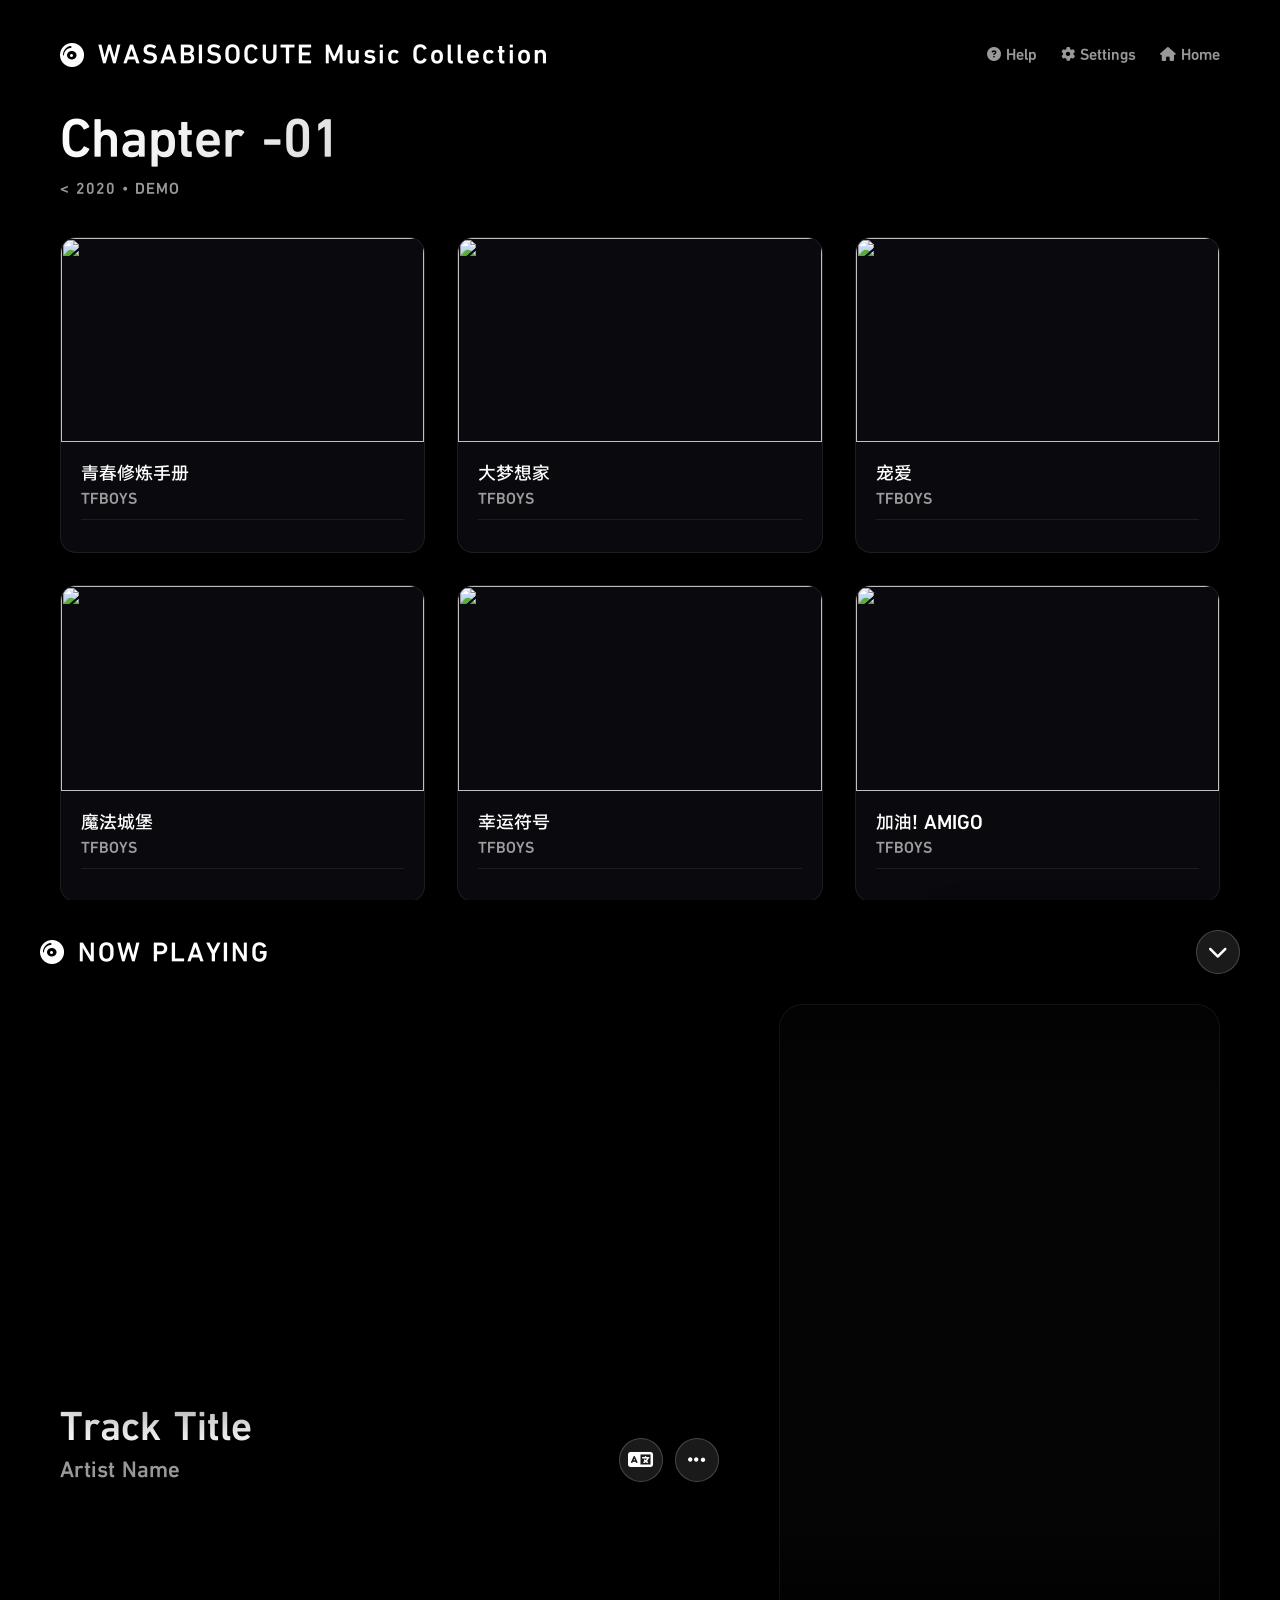
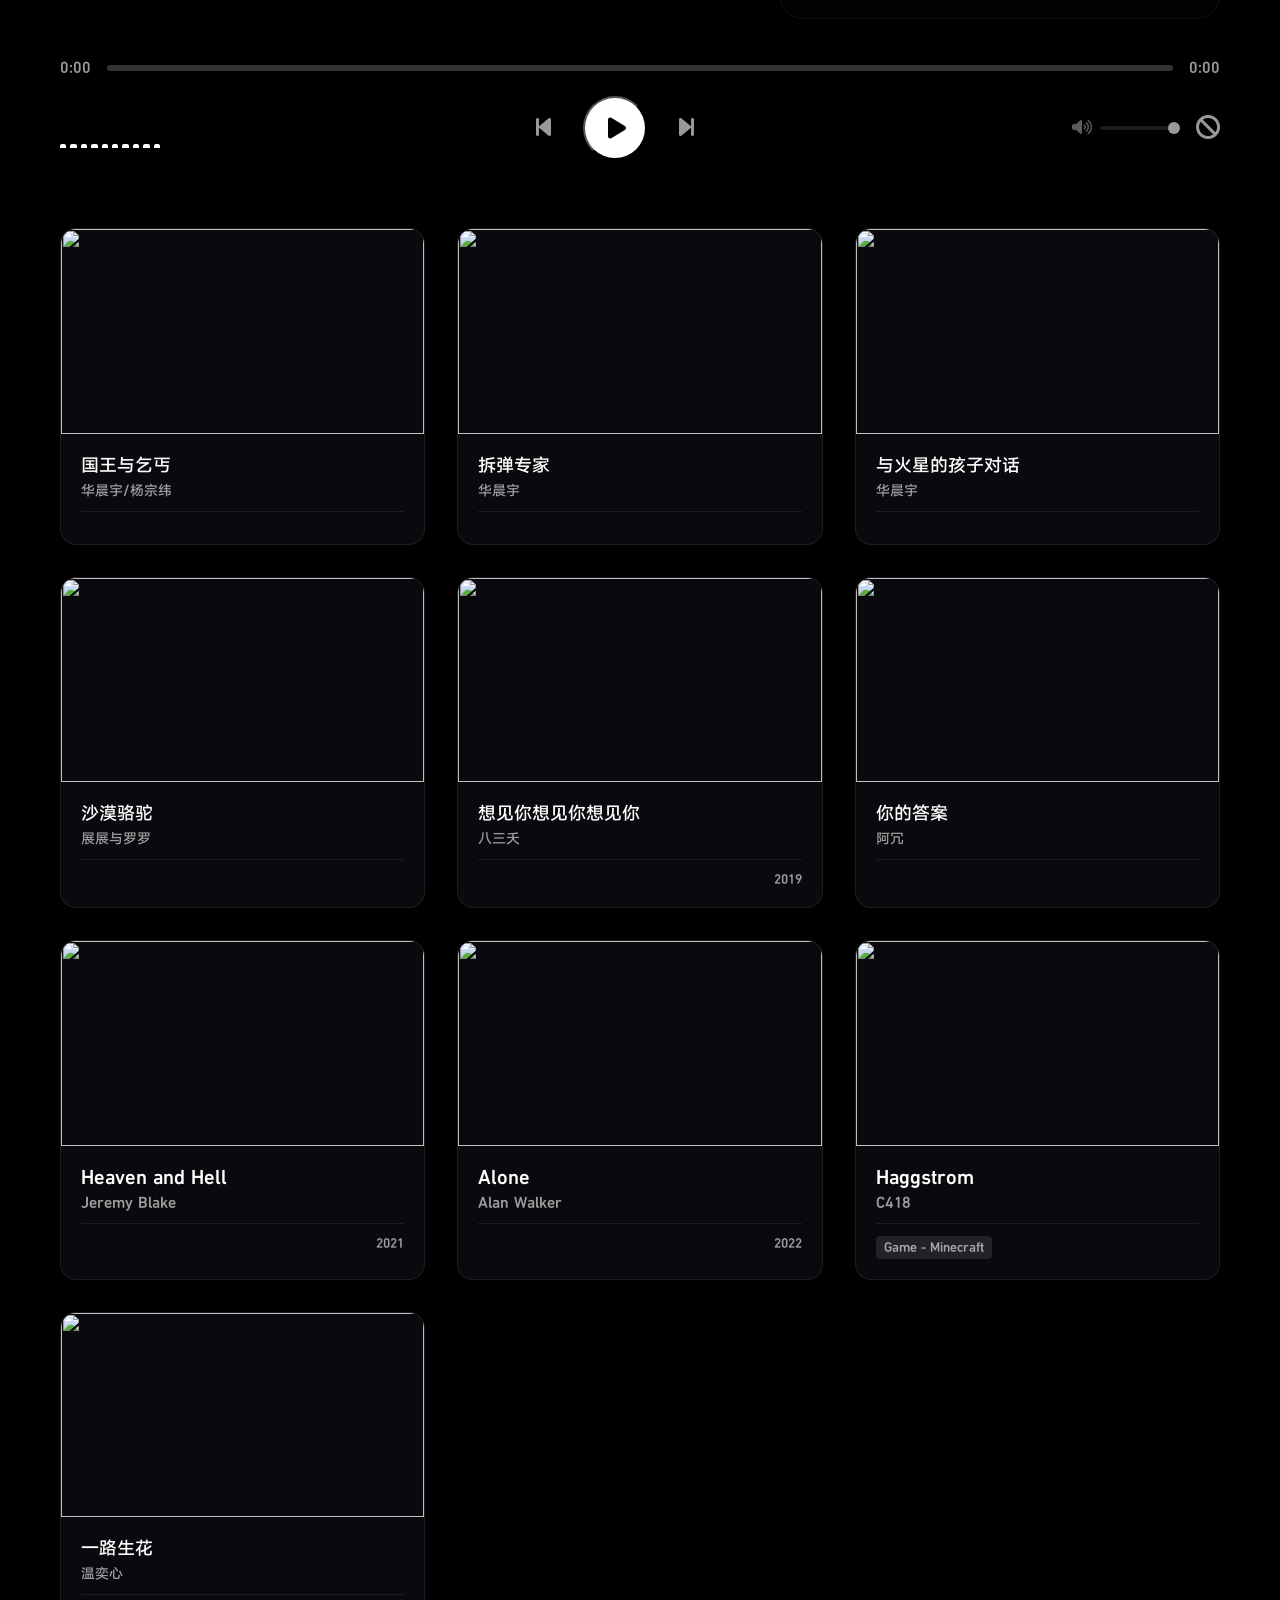
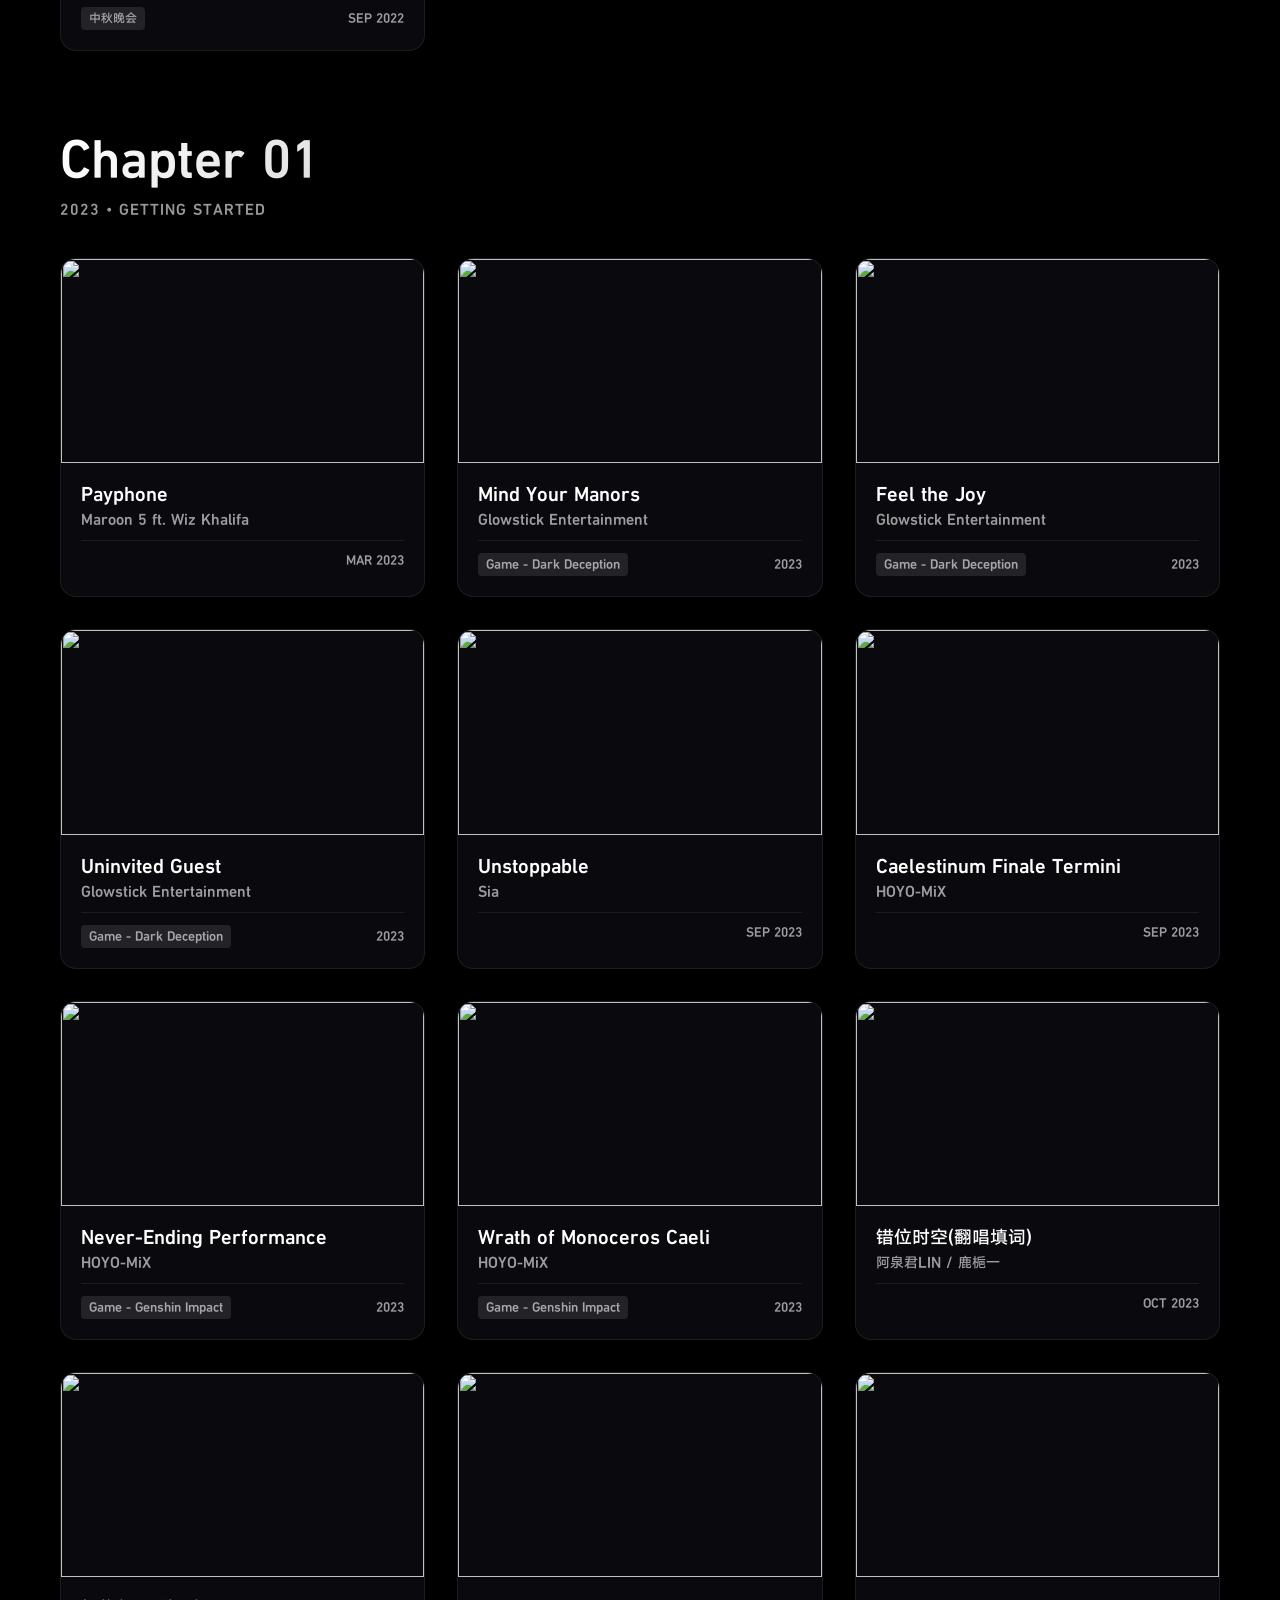
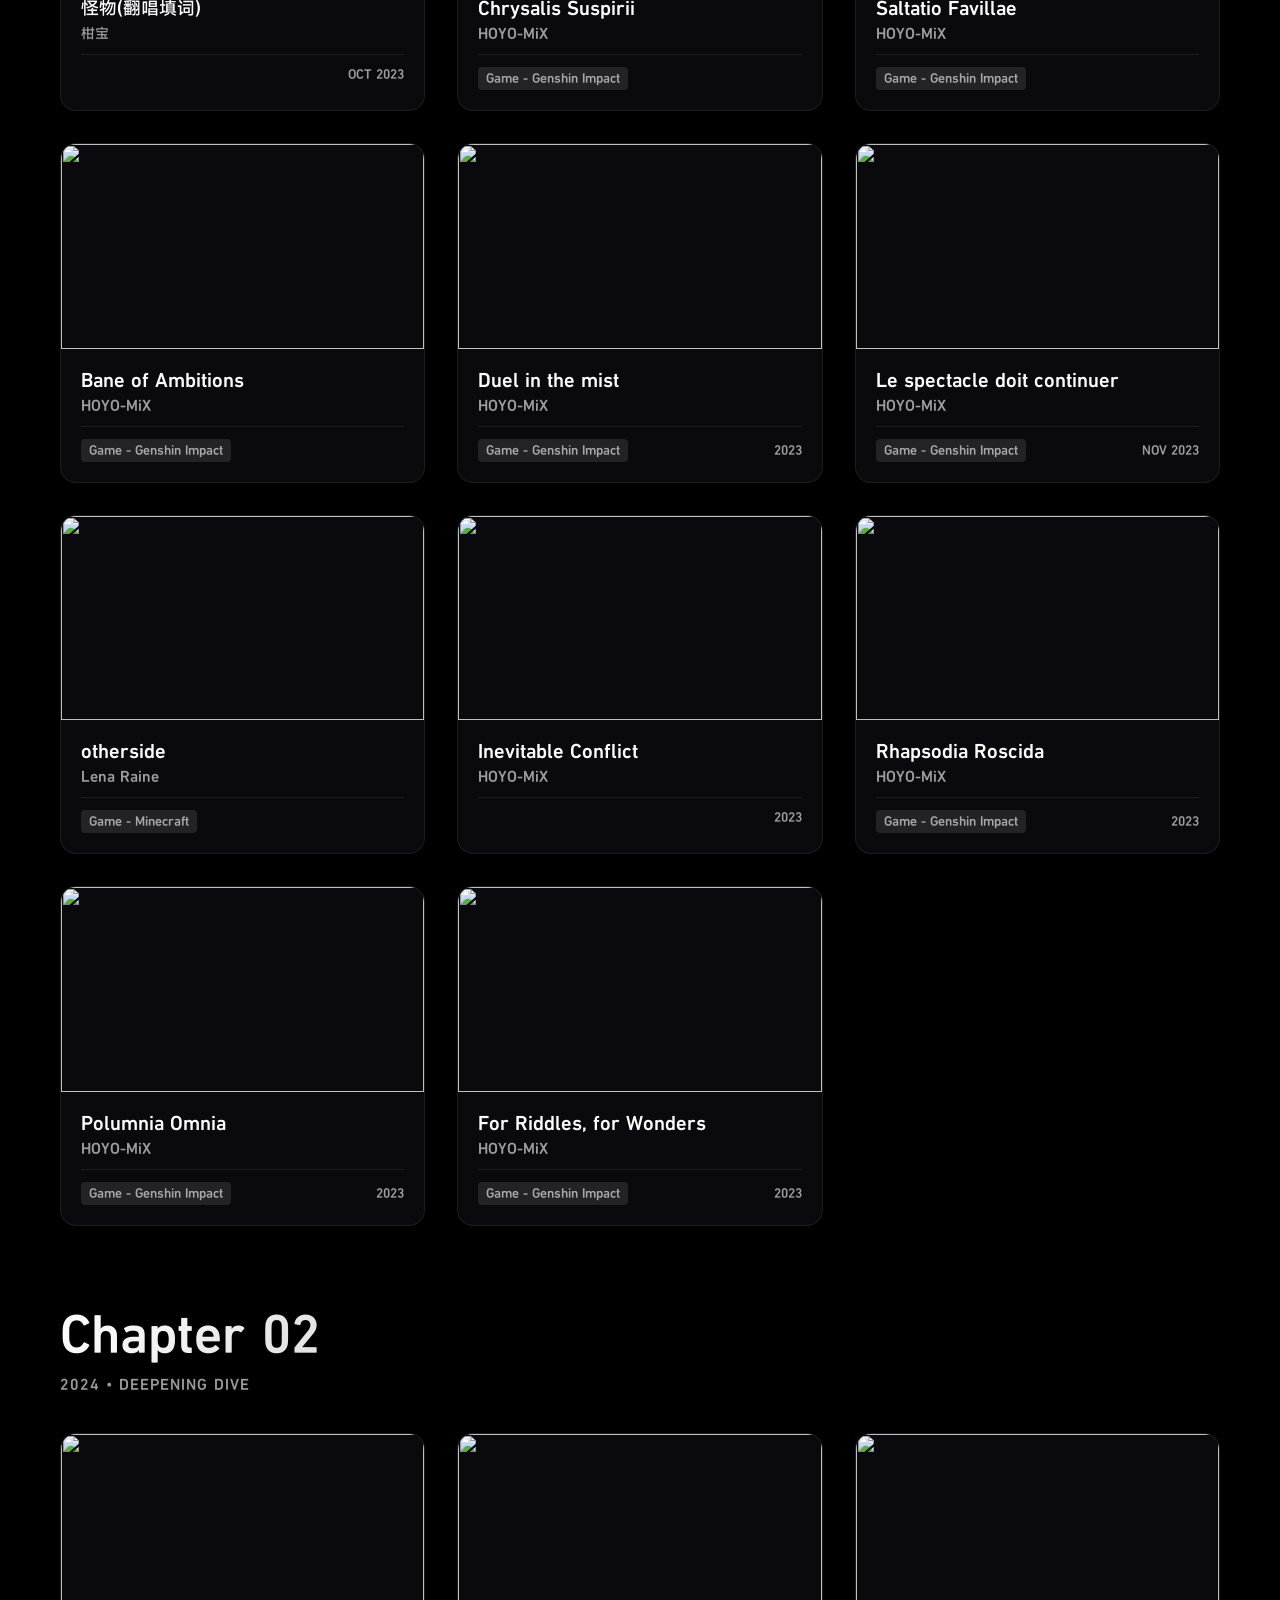
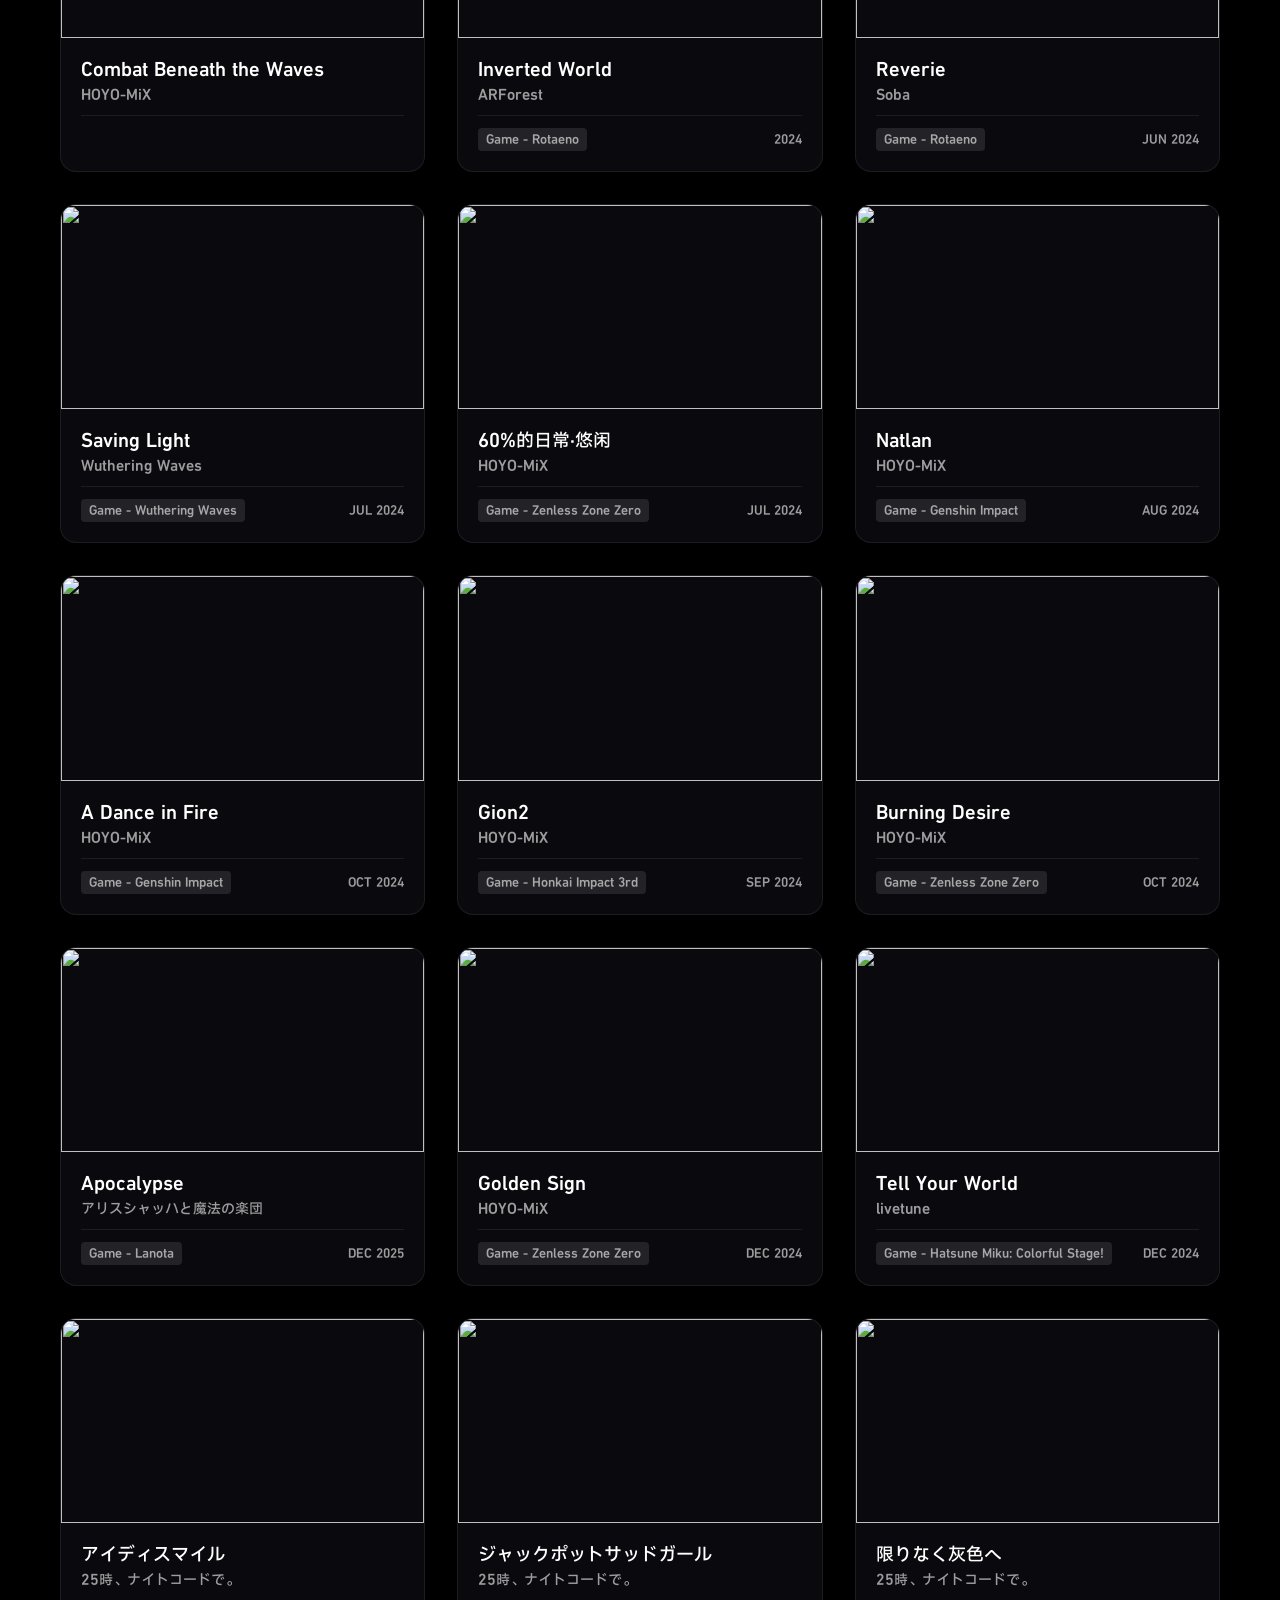
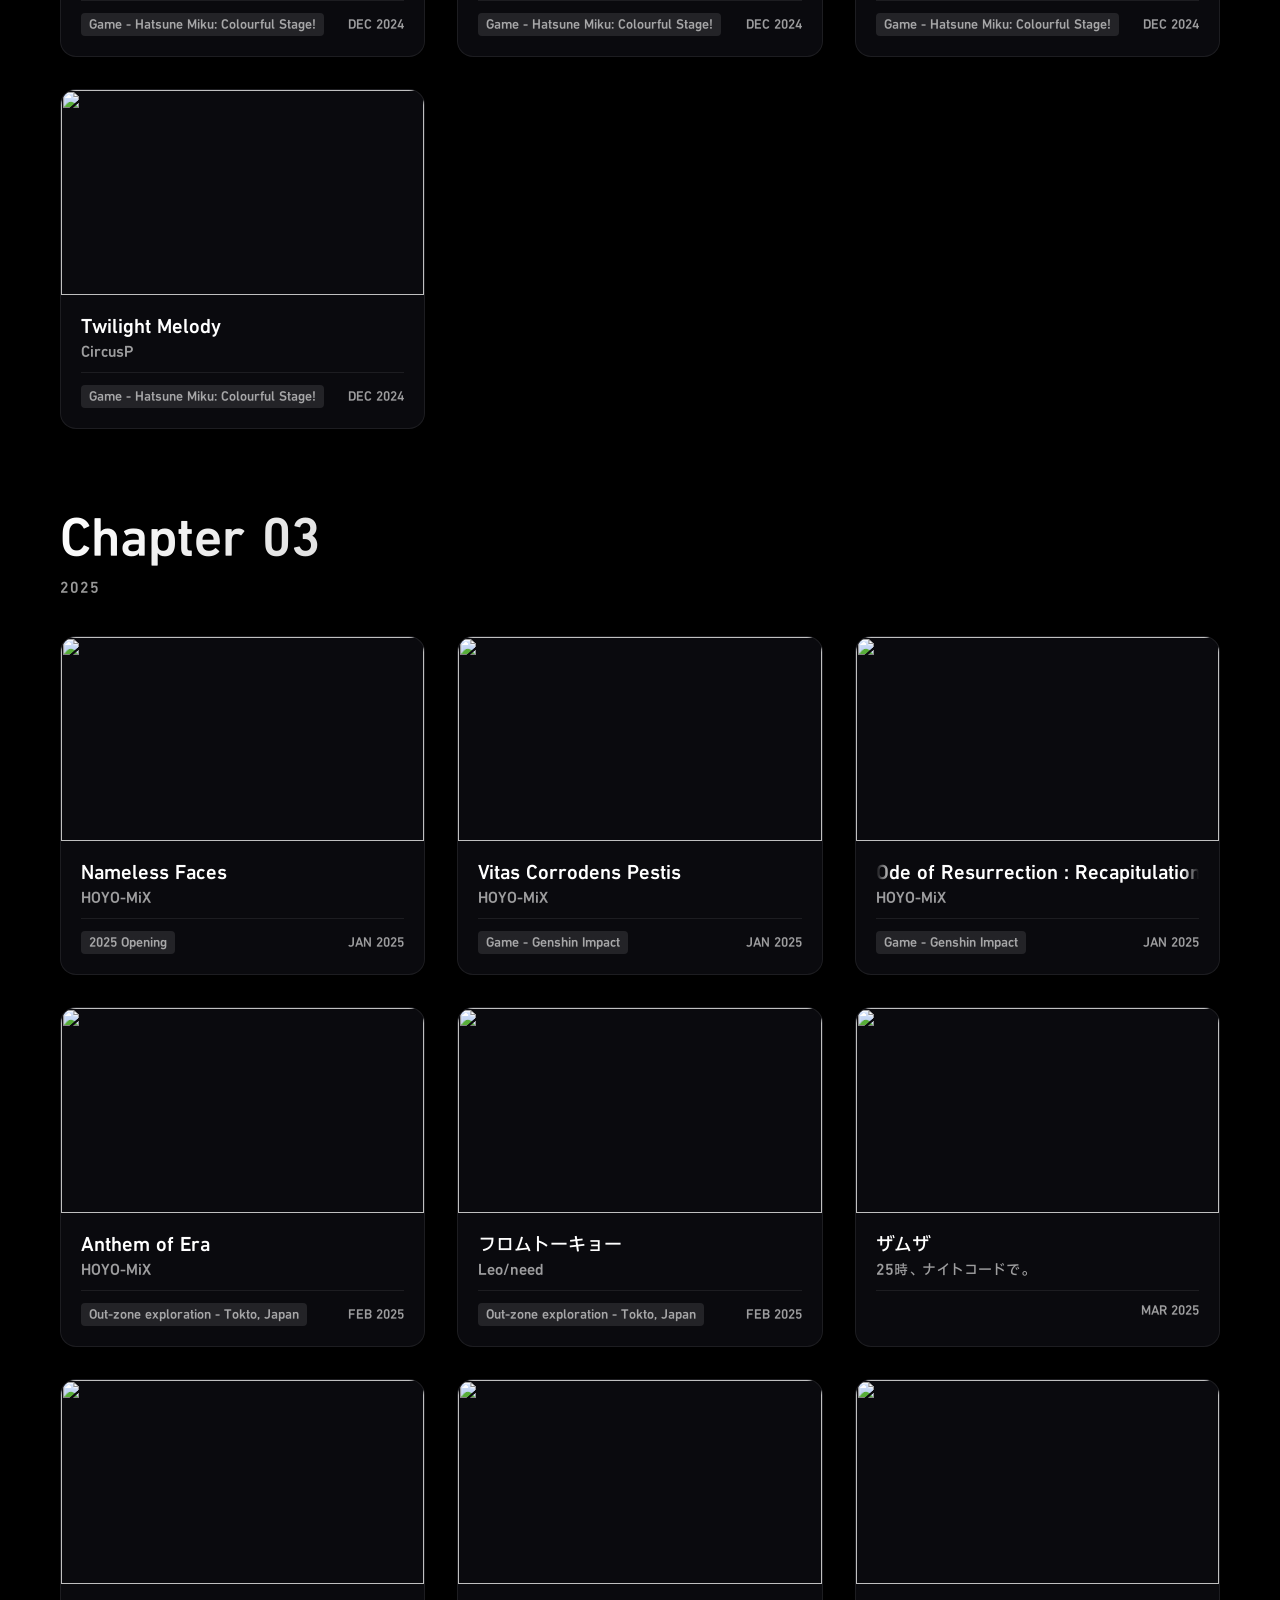
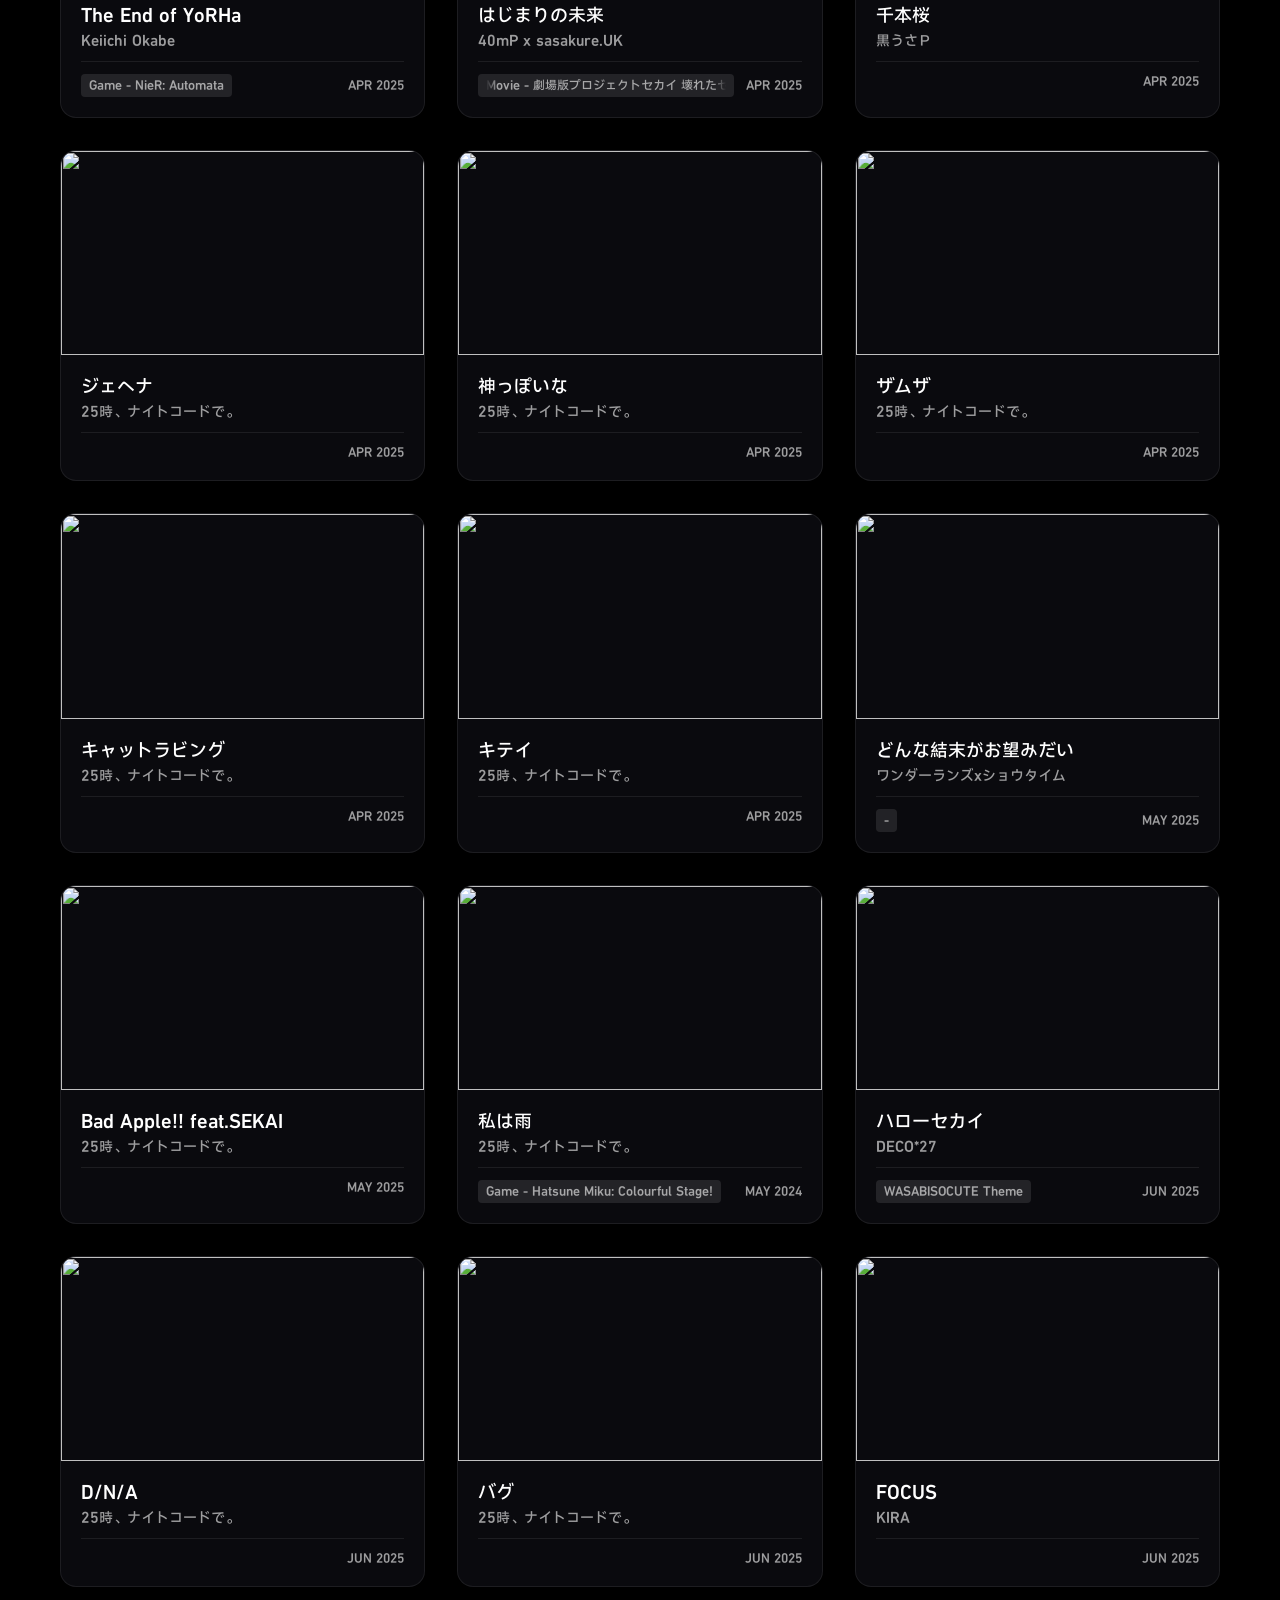
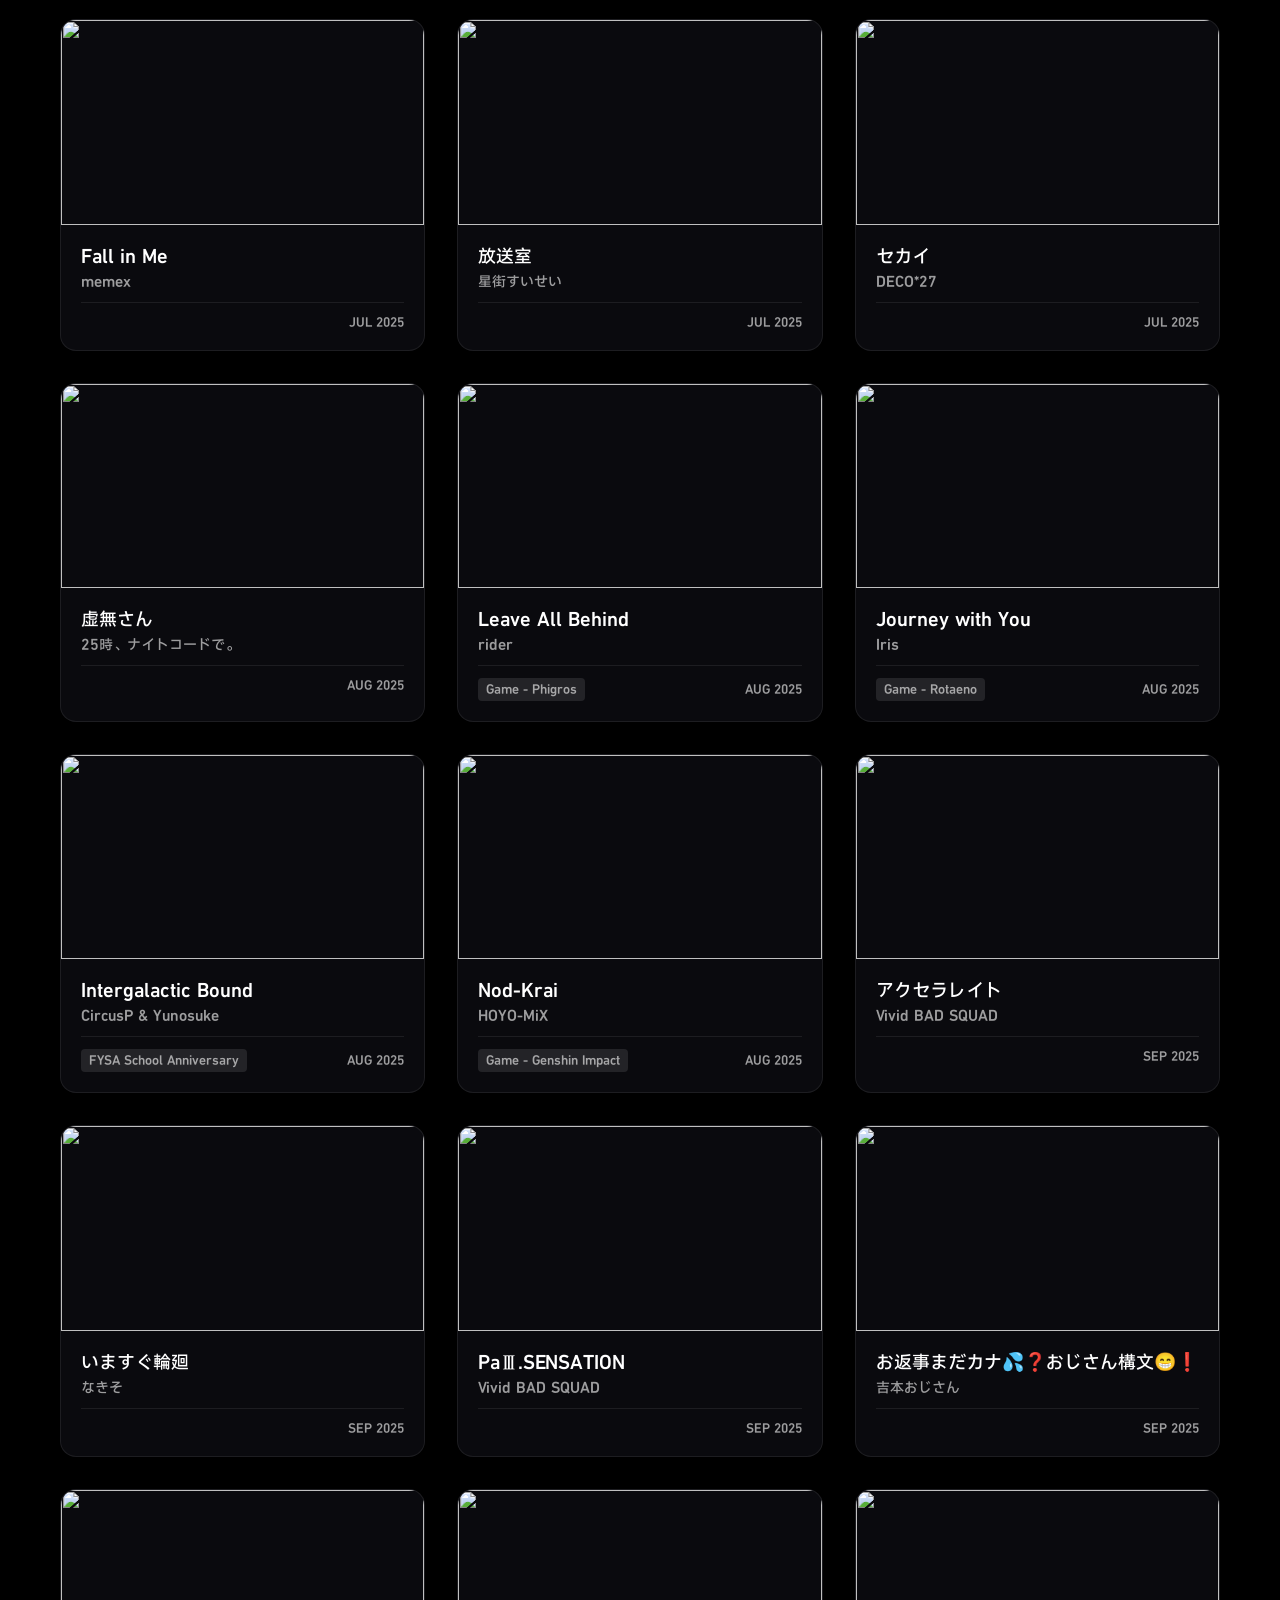
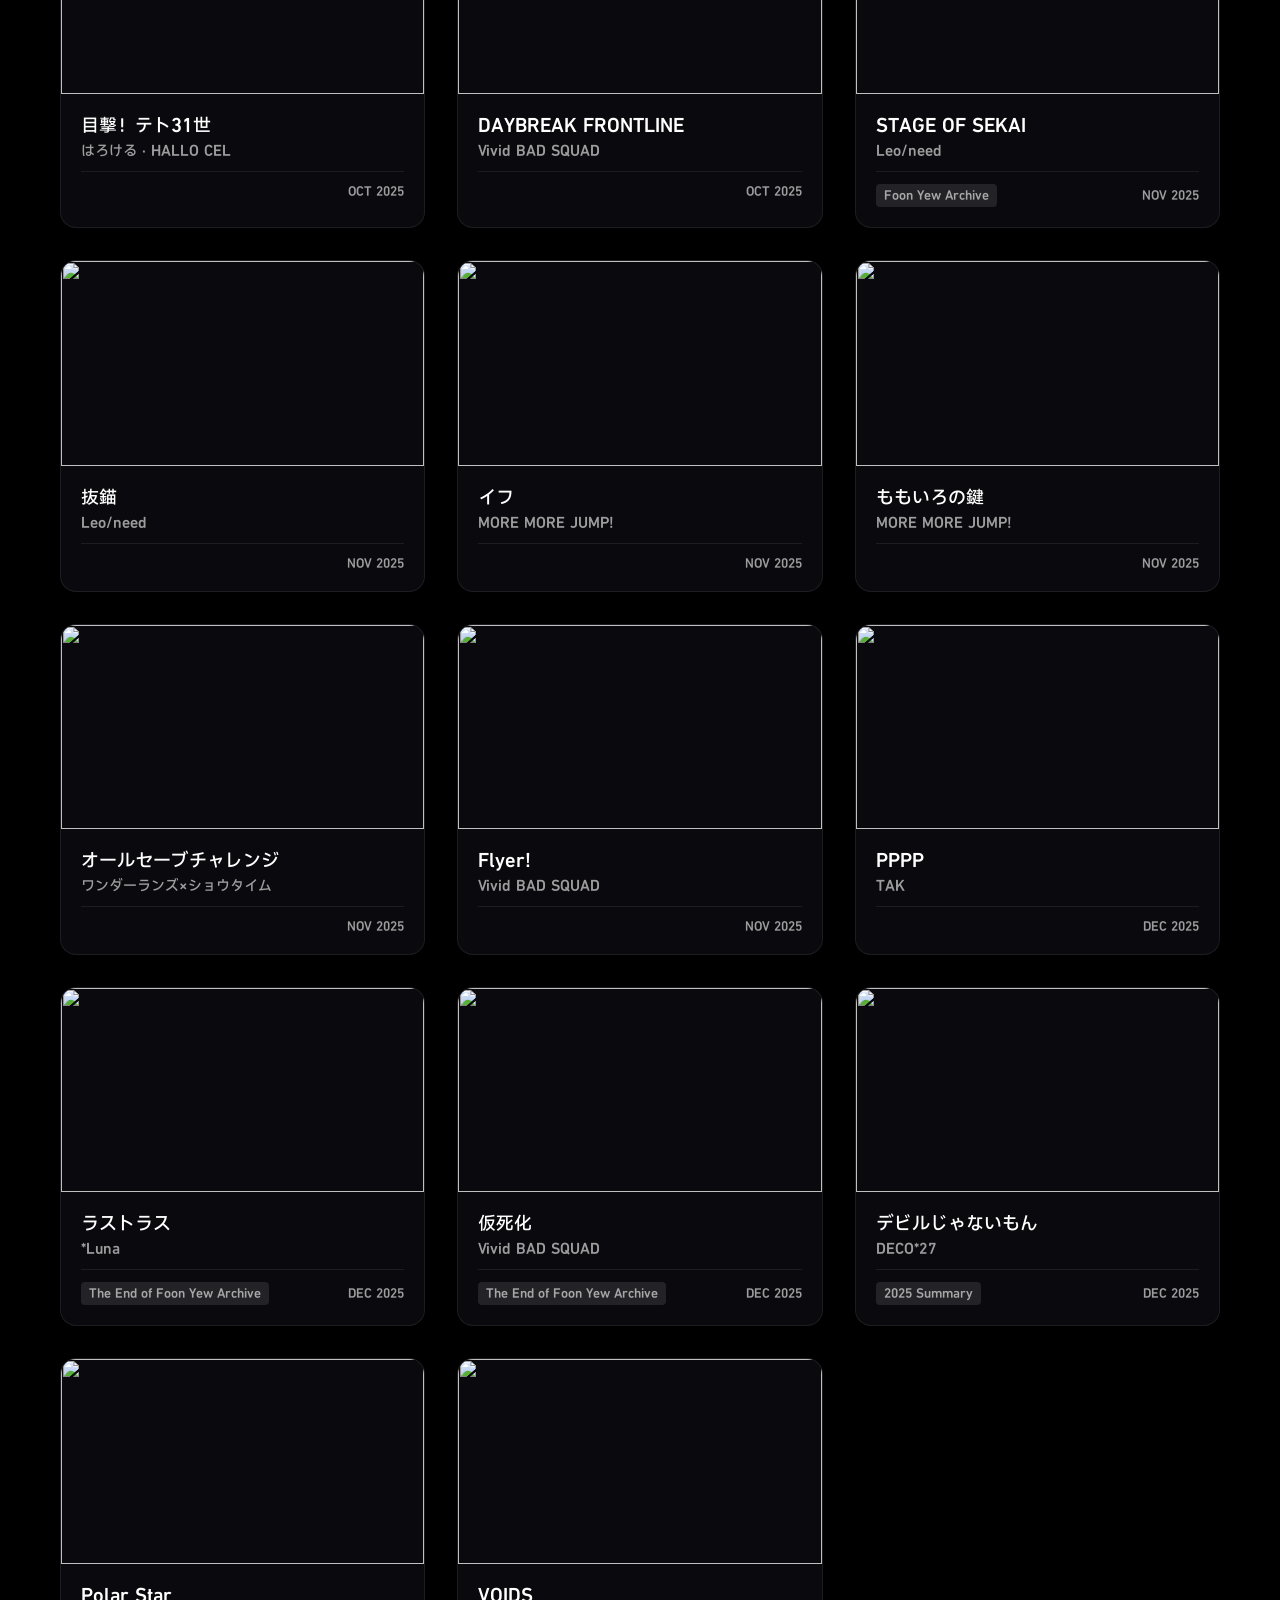
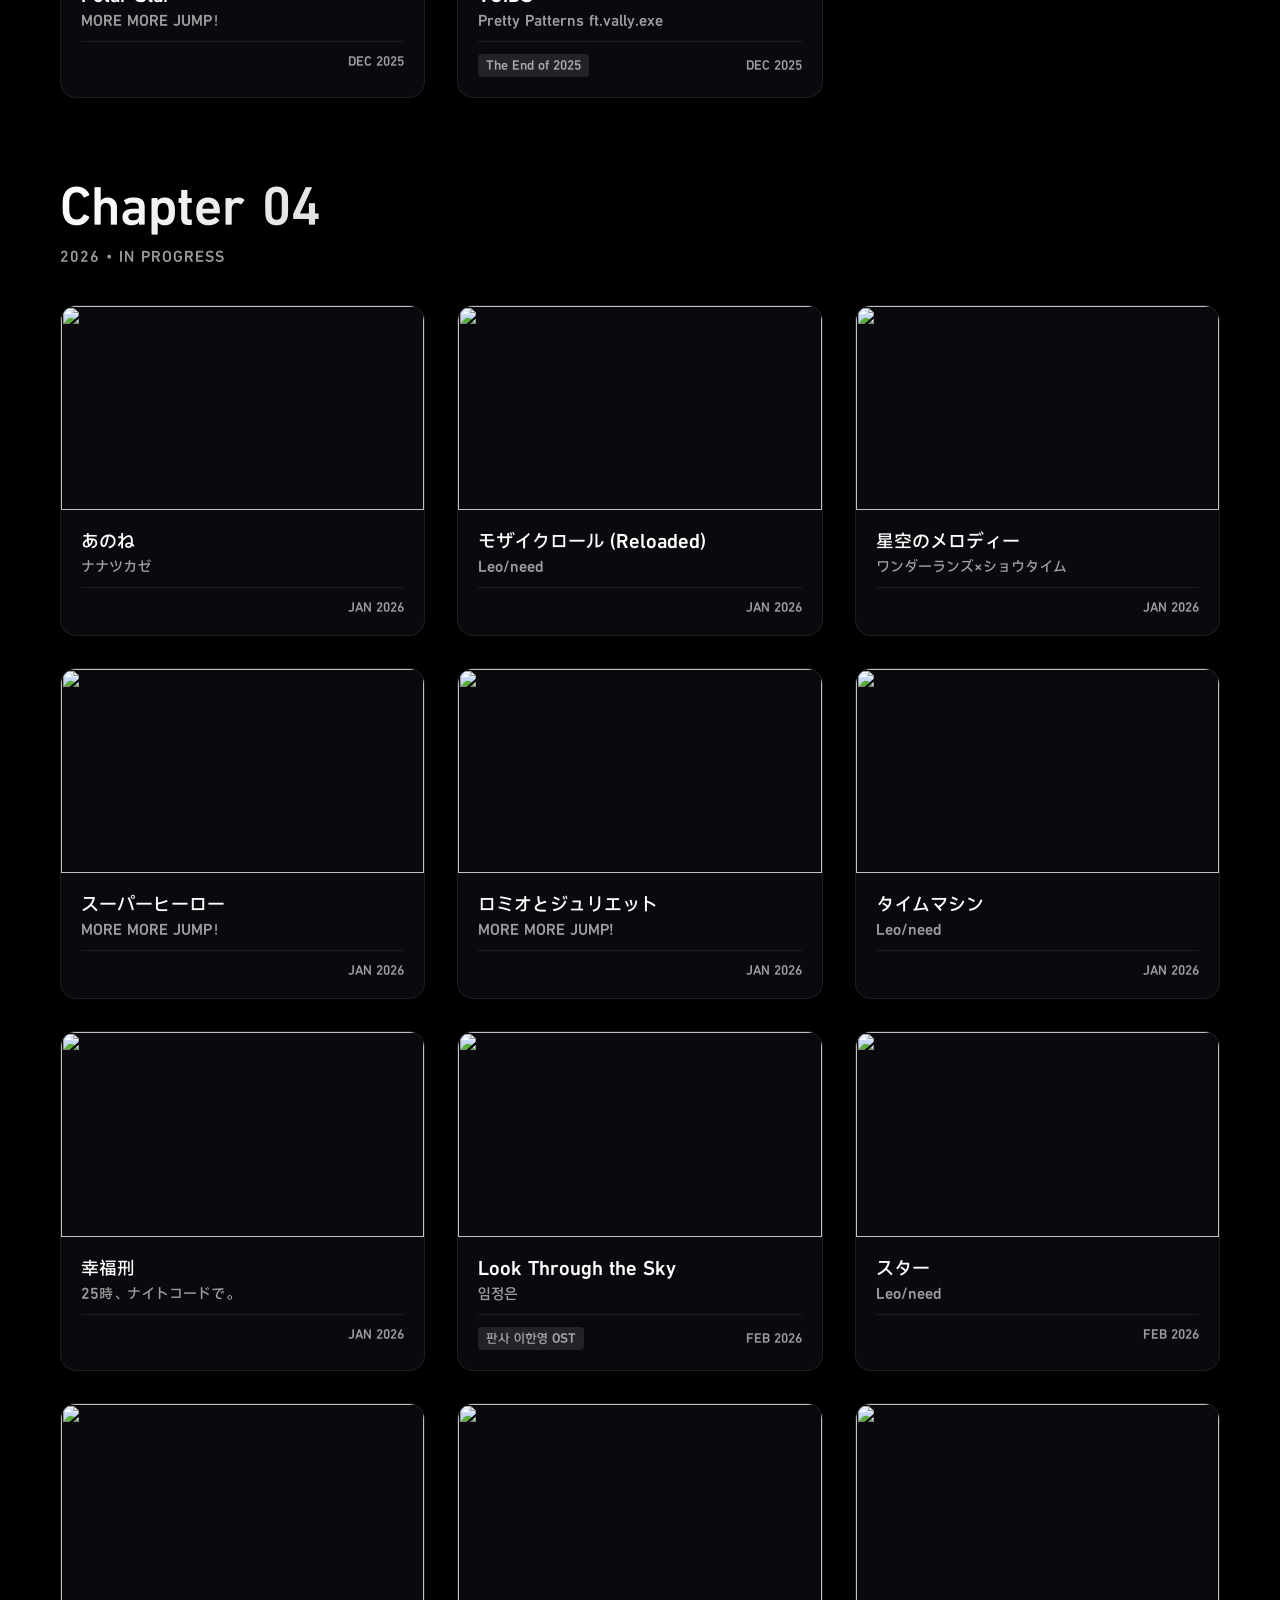
==== commit 7ce65a42: "Add files via upload" ====
--- a/index.html
+++ b/index.html
@@ -778,14 +778,60 @@
             updateMarquee(document.getElementById('np-artist'));
         }
 
+        function getTrackIndexFromHash() {
+            const hash = window.location.hash.replace(/^#\/?/, '').trim();
+            if (!hash) return -1;
+
+            // 1. Search by track.id in activeTracks (string or number comparison)
+            const matchById = activeTracks.findIndex(t => t.id !== undefined && t.id !== null && String(t.id) === hash);
+            if (matchById !== -1) return matchById;
+
+            // 2. Fallback: Check if hash is a valid numeric array index within bounds
+            if (/^-?\d+$/.test(hash)) {
+                const idx = parseInt(hash, 10);
+                if (idx >= 0 && idx < activeTracks.length) {
+                    return idx;
+                }
+            }
+
+            return -1;
+        }
+
+        function handleHashChangeOnLoad() {
+            const trackIndex = getTrackIndexFromHash();
+            if (trackIndex !== -1) {
+                openPlayer(trackIndex);
+            }
+        }
+
+        window.addEventListener('hashchange', () => {
+            const trackIndex = getTrackIndexFromHash();
+            if (trackIndex !== -1 && trackIndex !== currentTrackId) {
+                openPlayer(trackIndex);
+            }
+        });
+
+        if (document.readyState === 'loading') {
+            document.addEventListener('DOMContentLoaded', handleHashChangeOnLoad);
+        } else {
+            setTimeout(handleHashChangeOnLoad, 50);
+        }
+
         function openPlayer(trackId, keepHidden = false) {
             clearTimeout(playerTimeout);
+            const track = activeTracks[trackId];
+            if (!track) return;
+
+            const trackHash = (track.id !== undefined && track.id !== null) ? track.id : trackId;
+            if (window.location.hash !== '#' + trackHash) {
+                history.replaceState(null, '', '#' + trackHash);
+            }
+
             const toast = document.getElementById('np-toast');
             const toastTitle = document.getElementById('toast-title');
             const toastArtist = document.getElementById('toast-artist');
             const isReopening = (currentTrackId === trackId && isPlayerReady);
             currentTrackId = trackId;
-            const track = activeTracks[trackId];
 
             toastTitle.setAttribute('data-original-html', track.title);
             toastTitle.innerText = track.title;
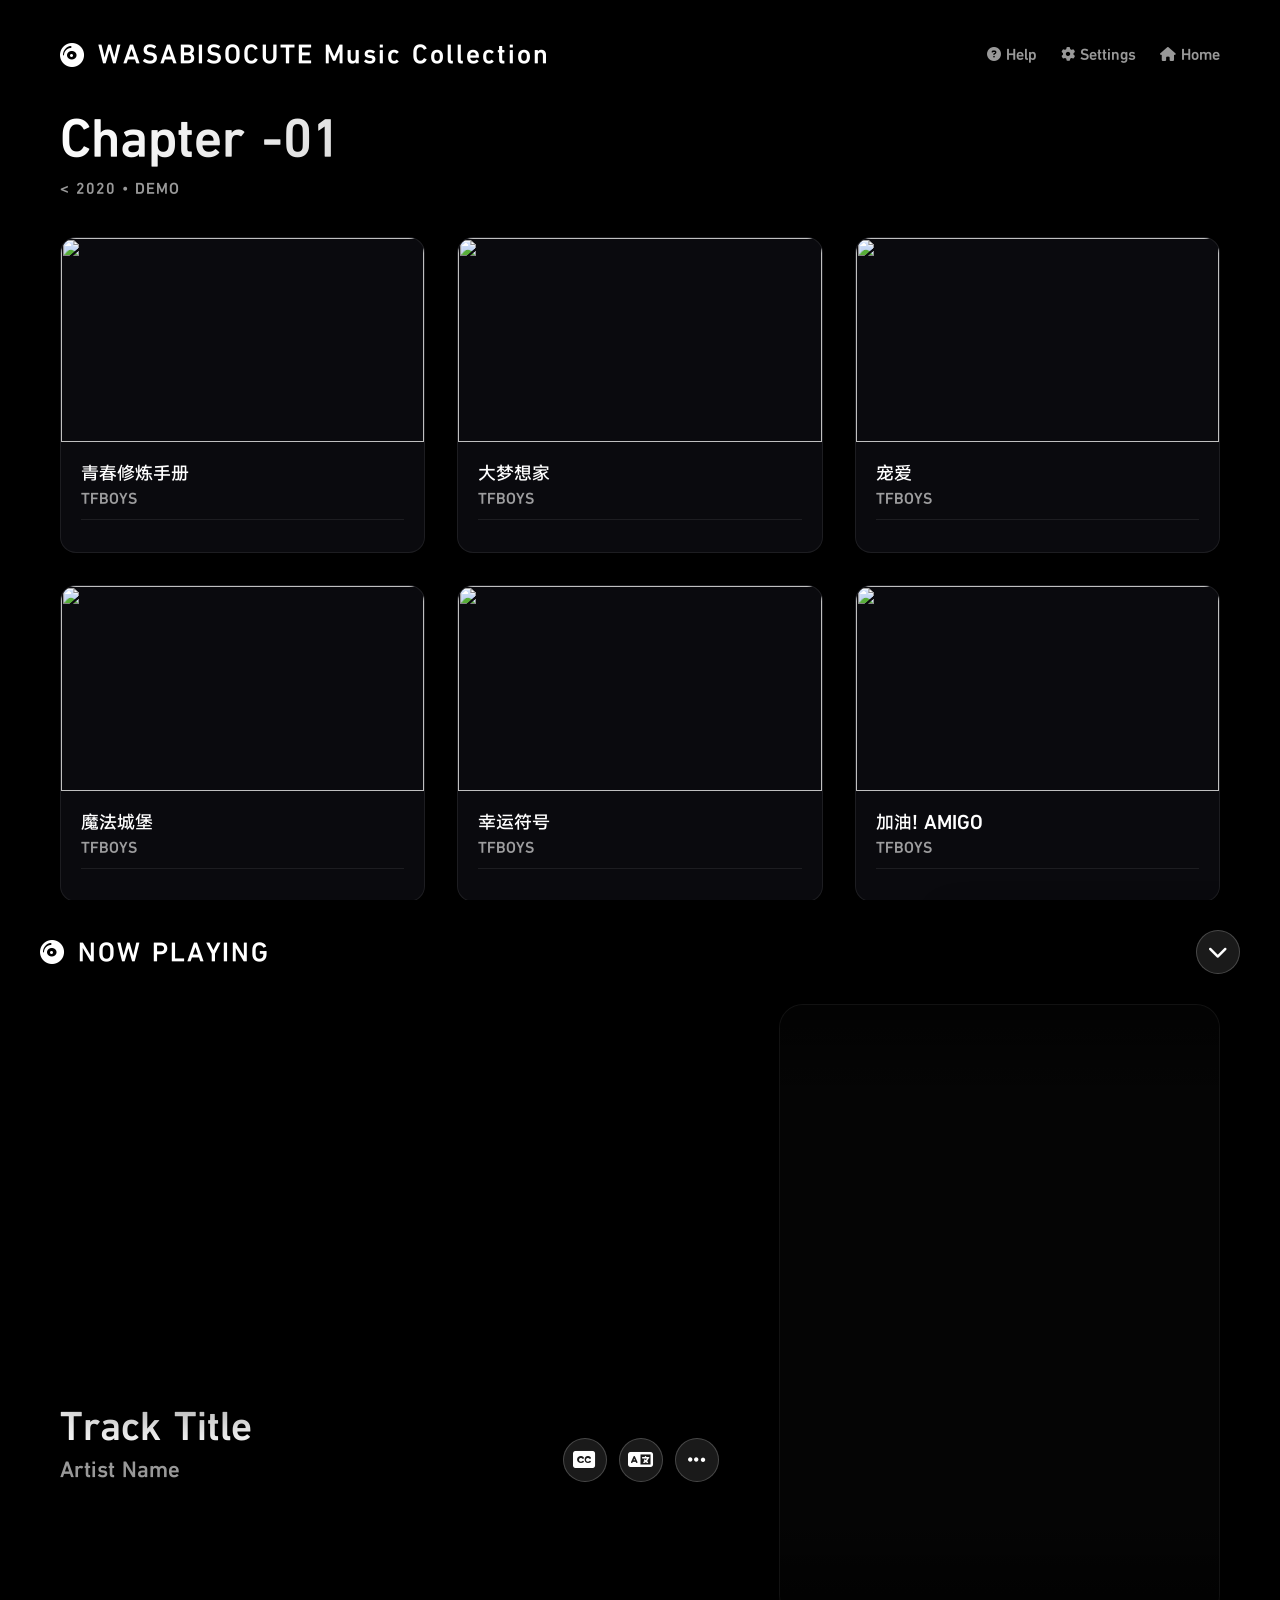
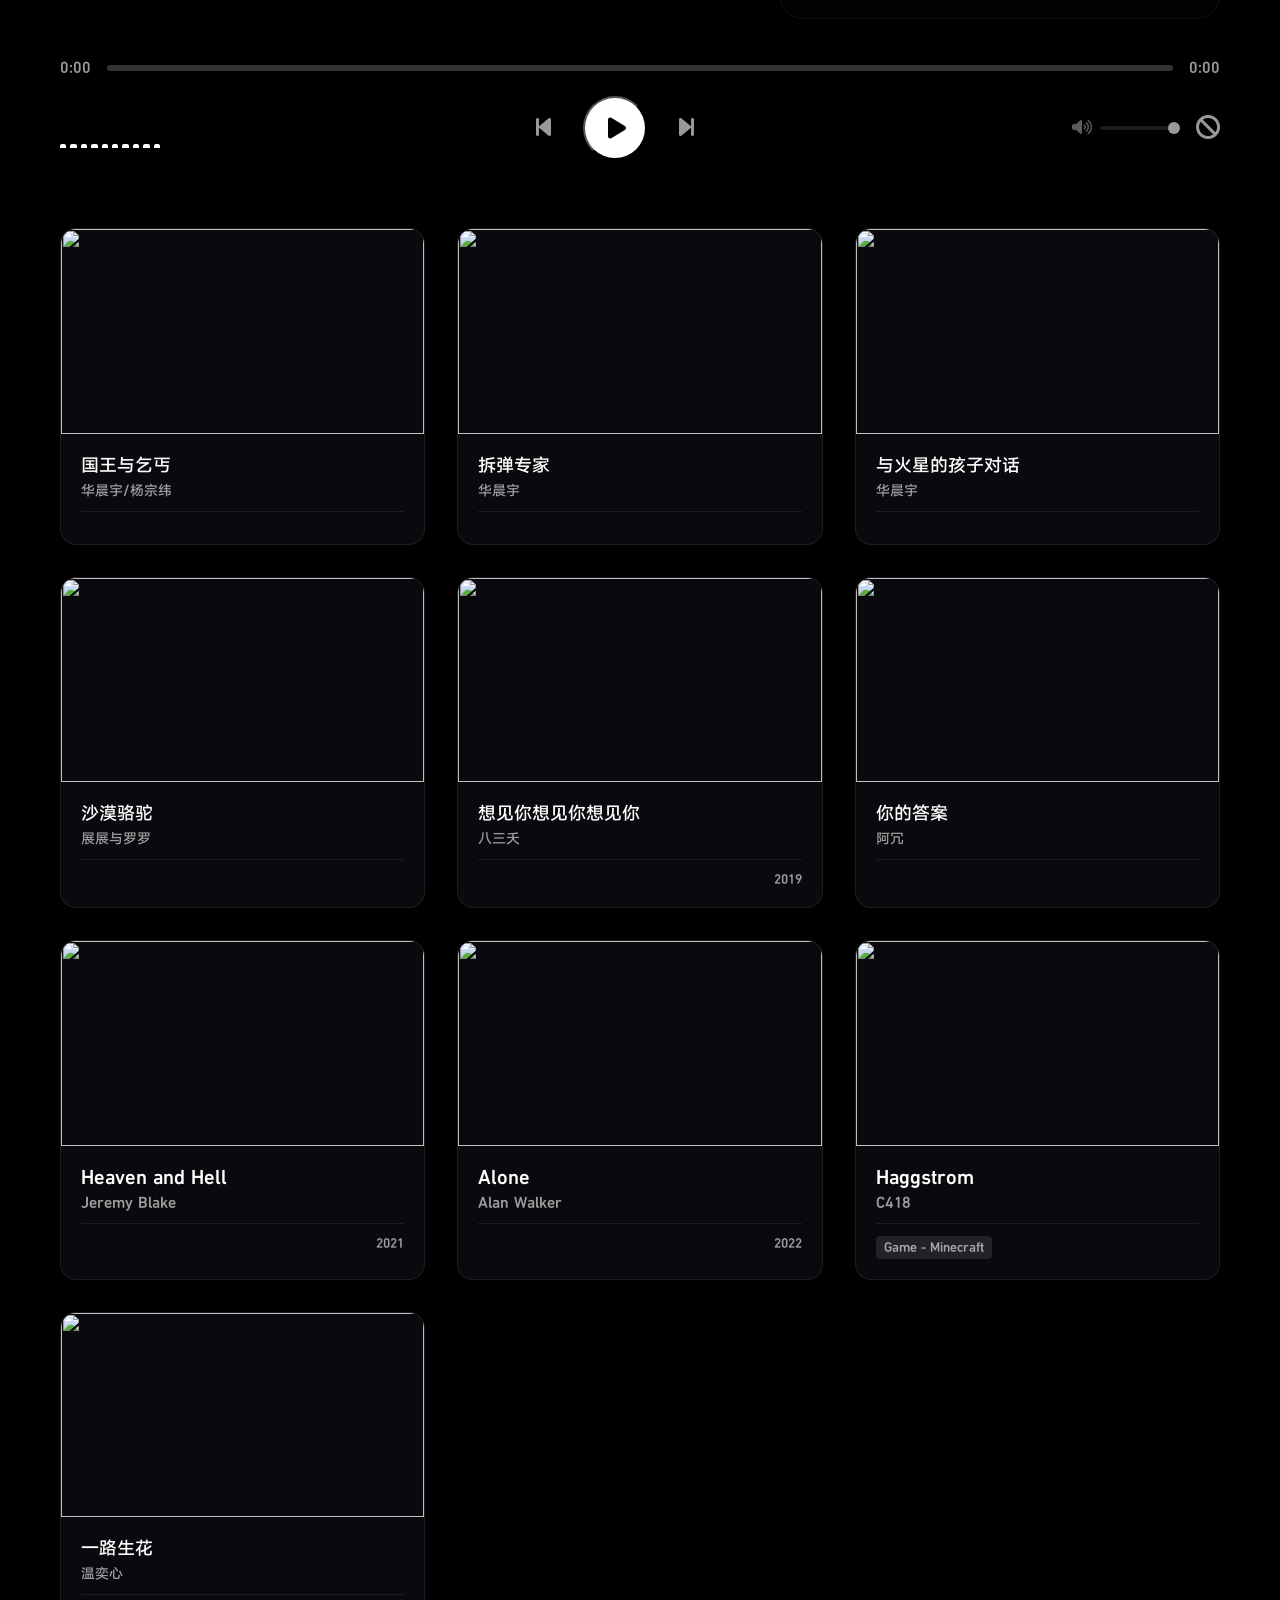
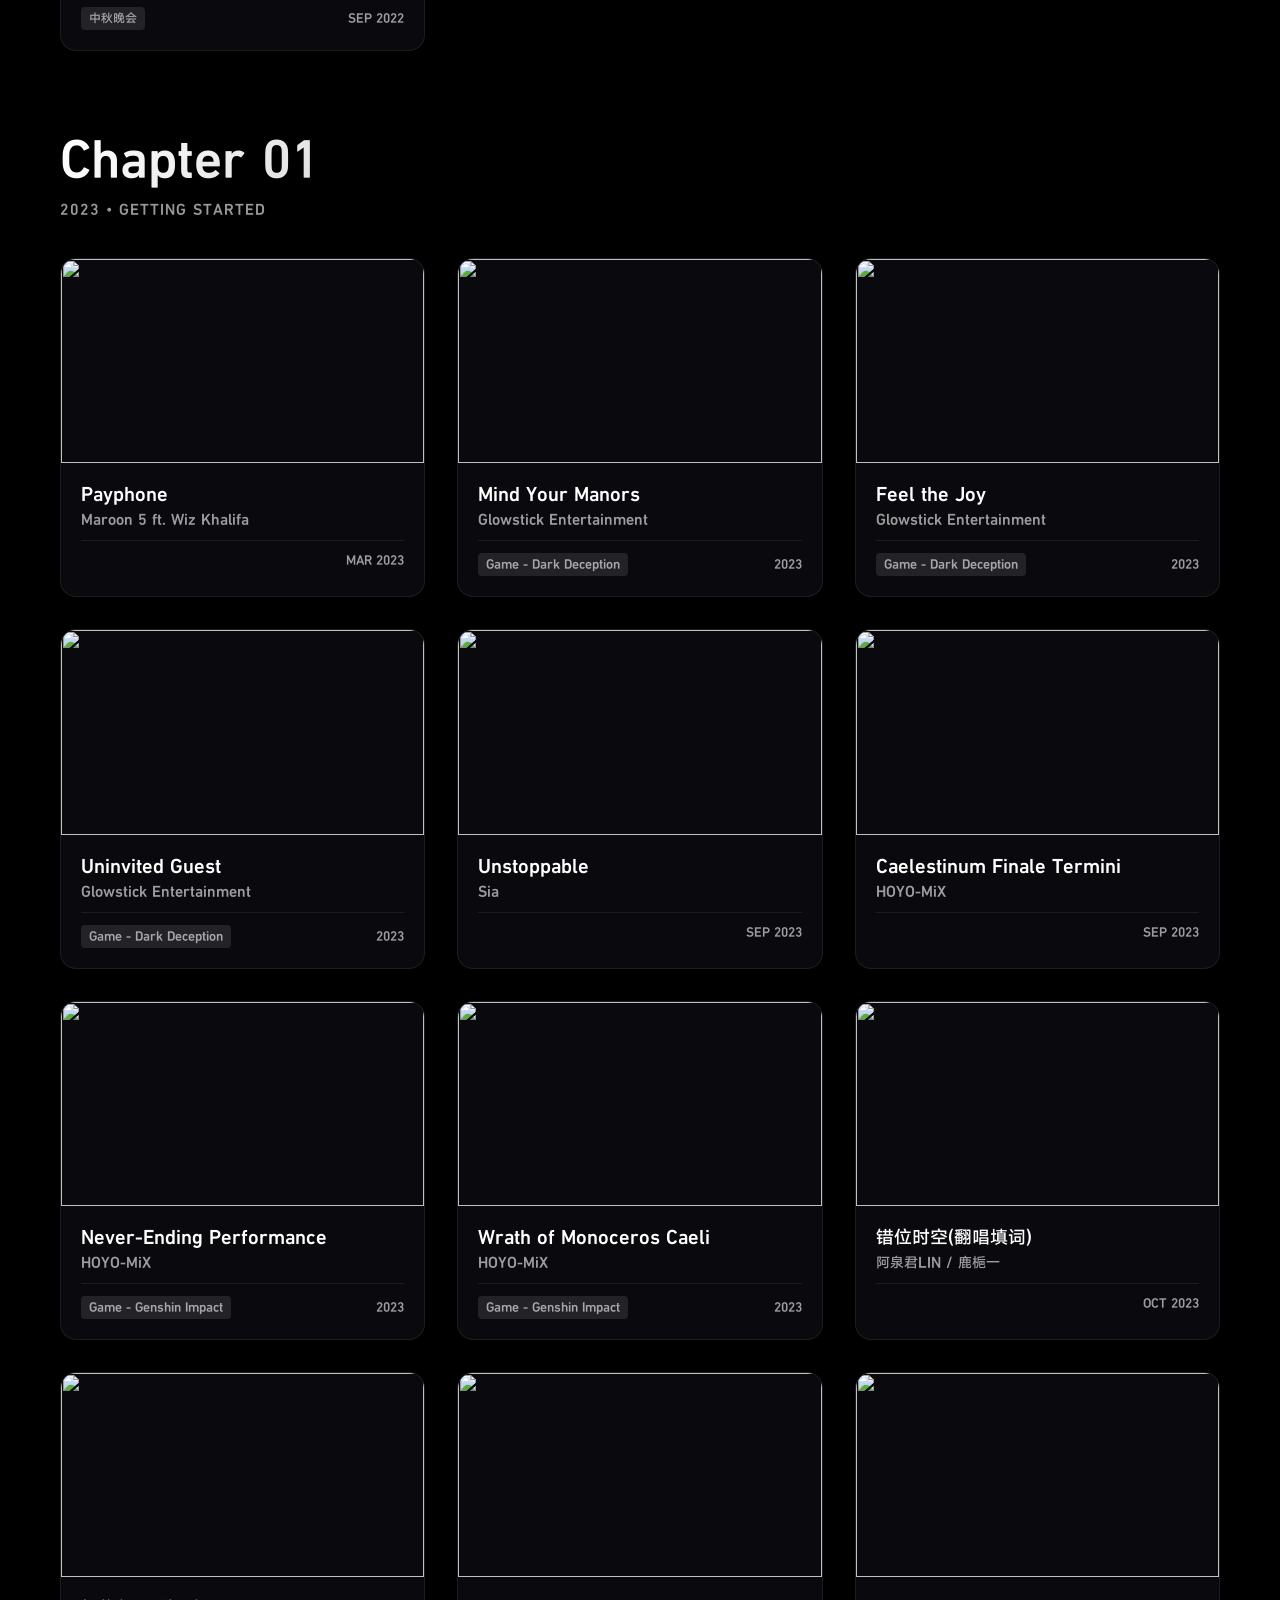
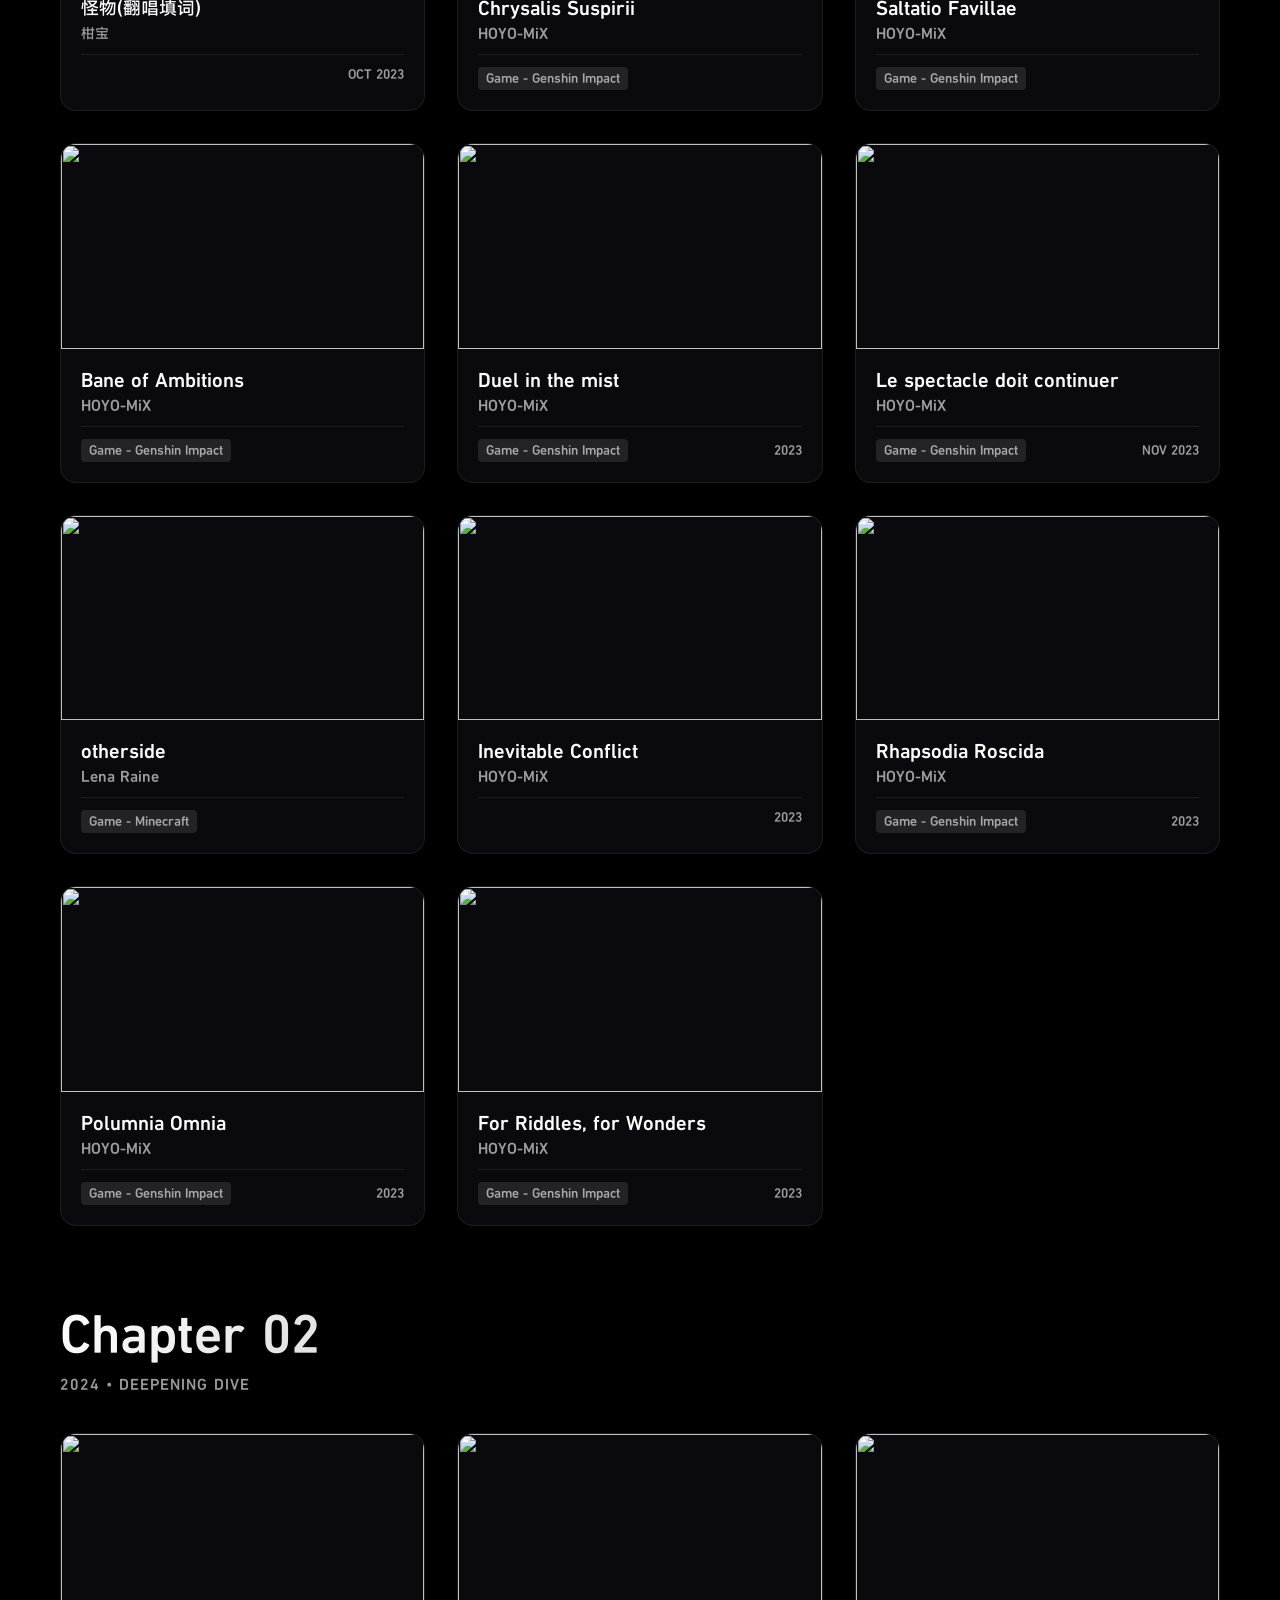
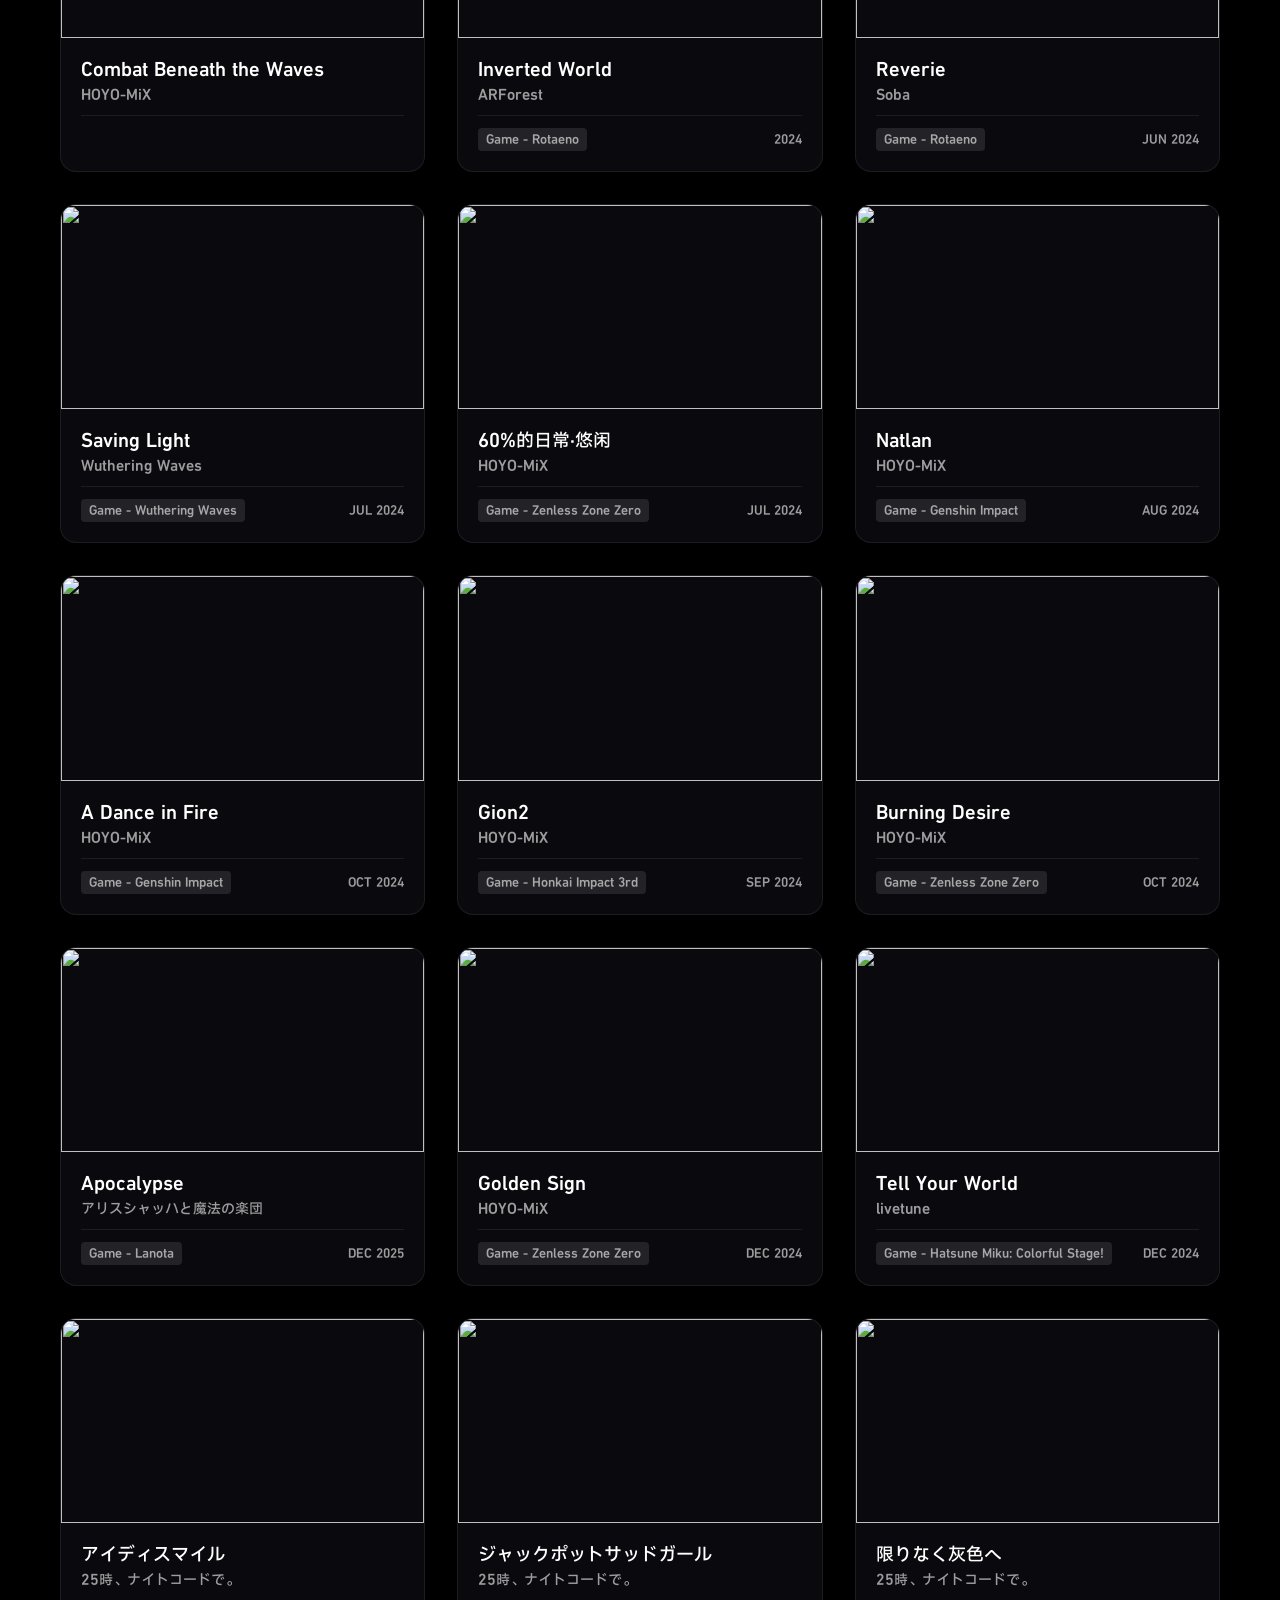
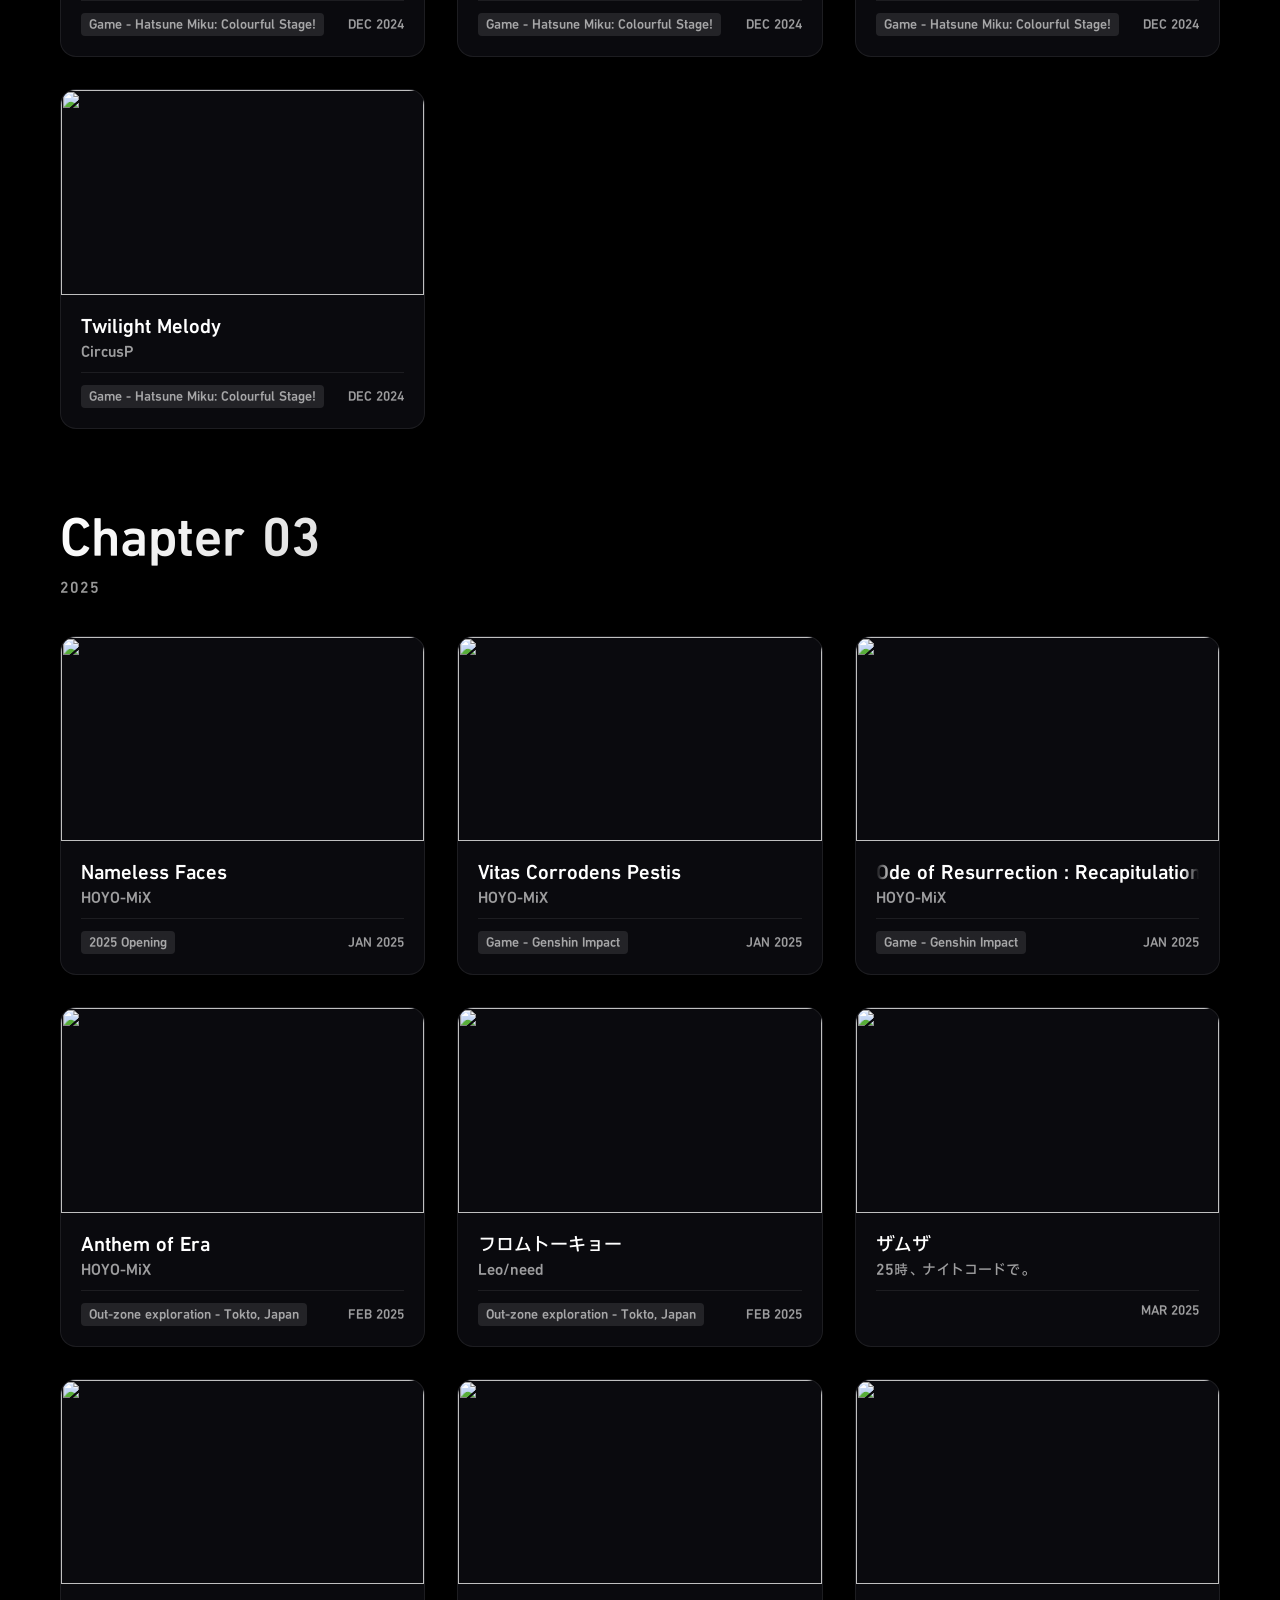
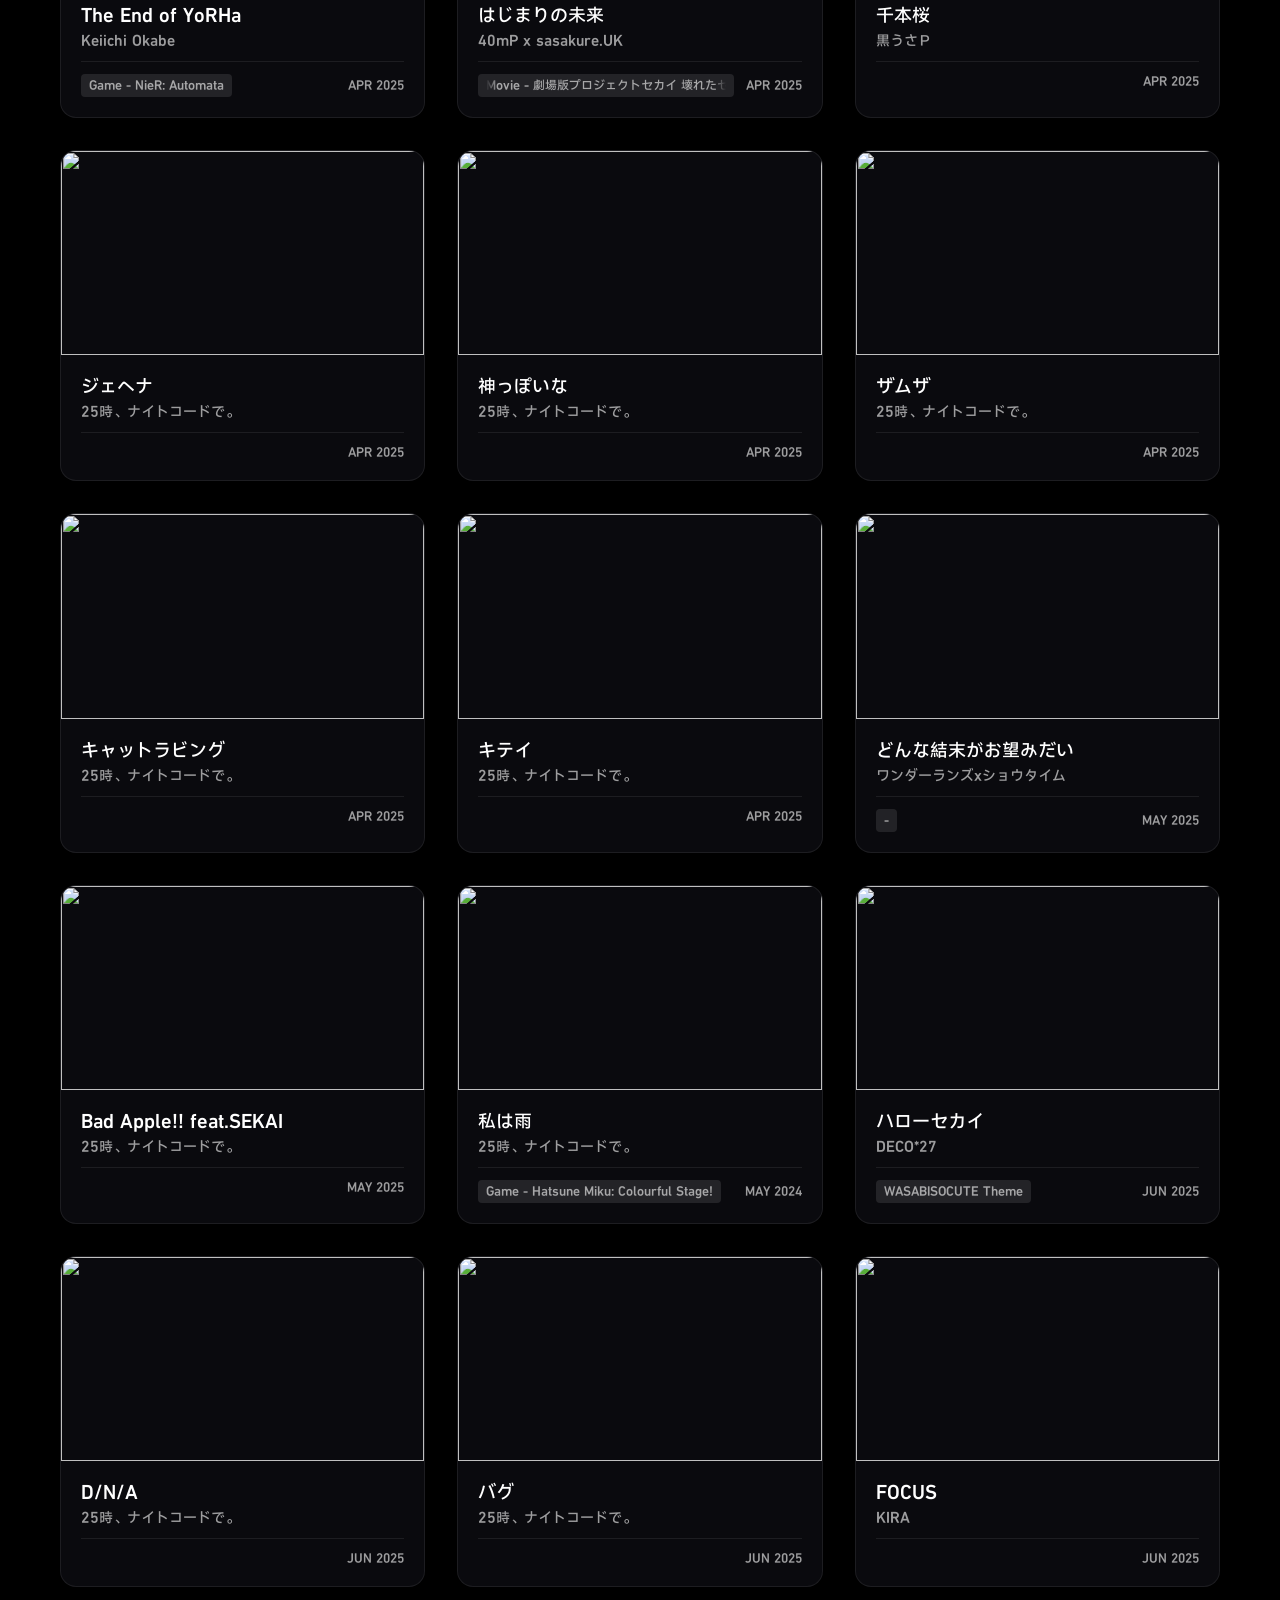
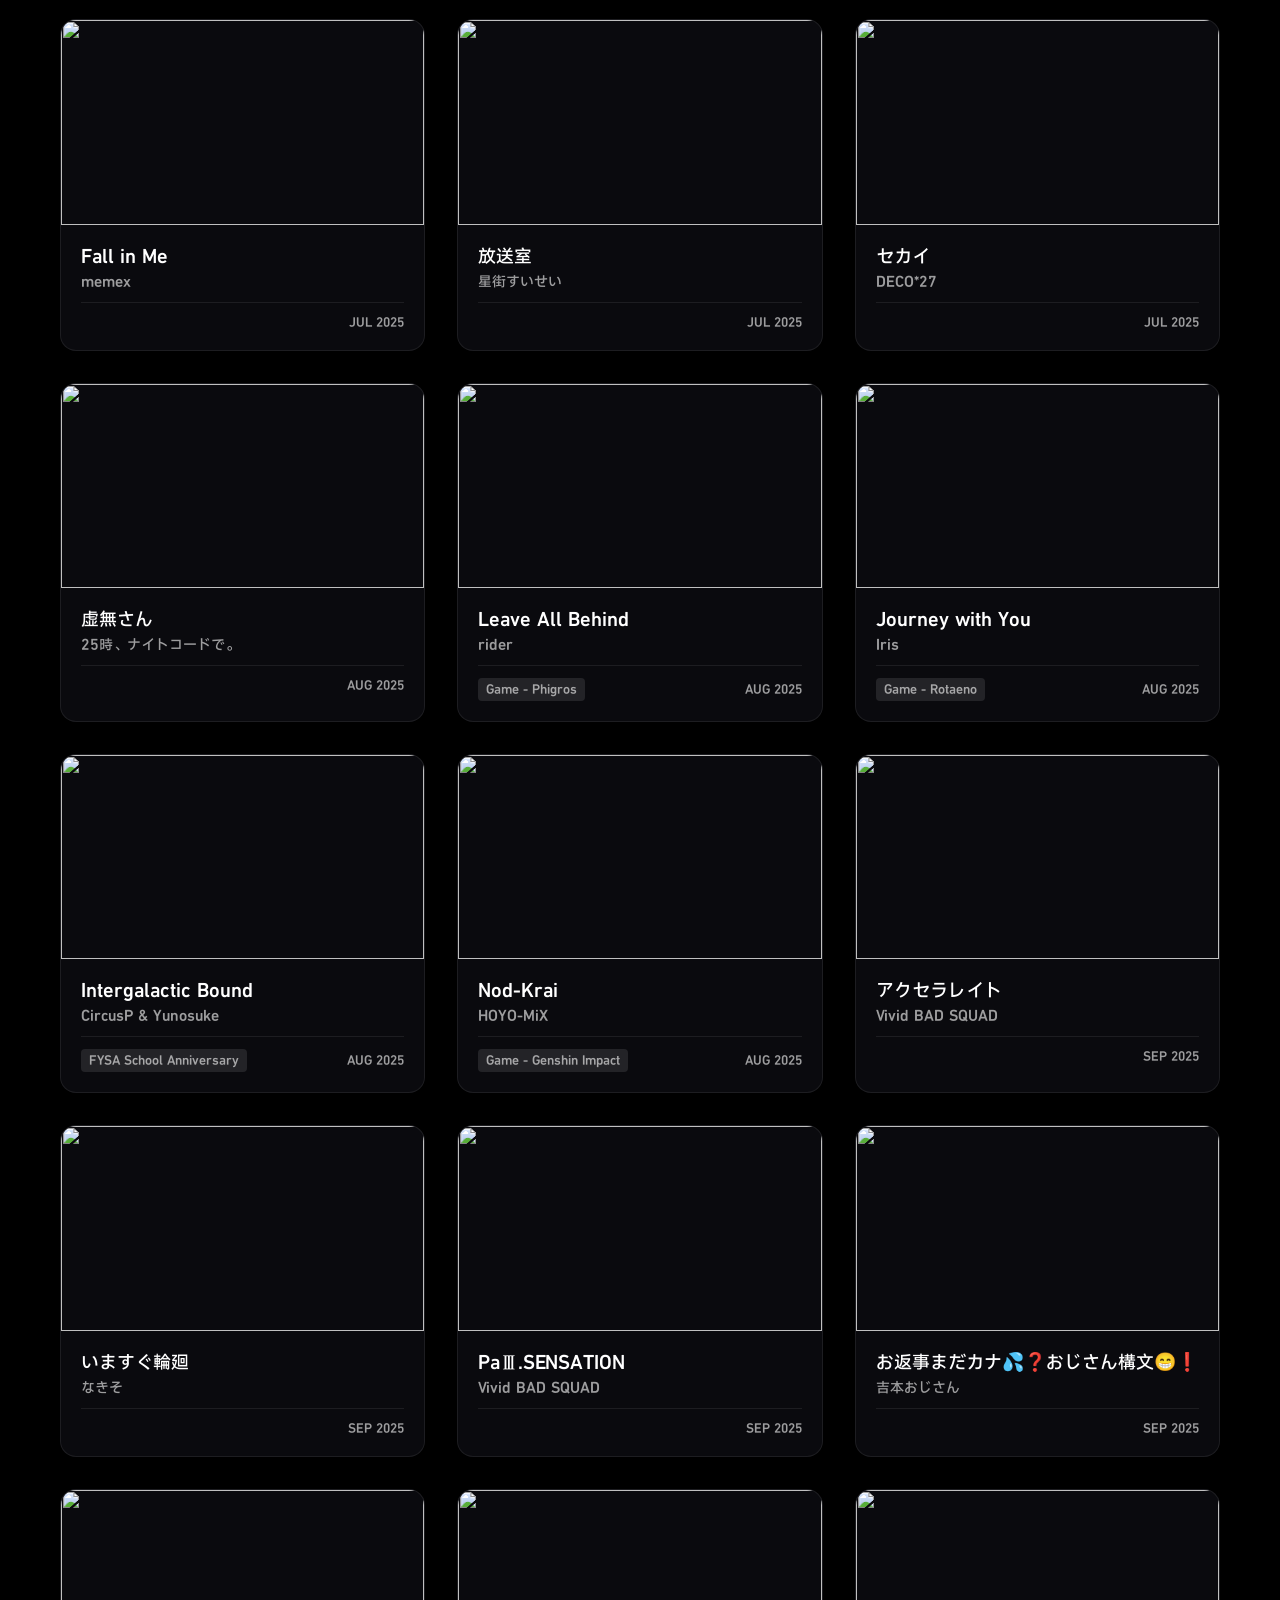
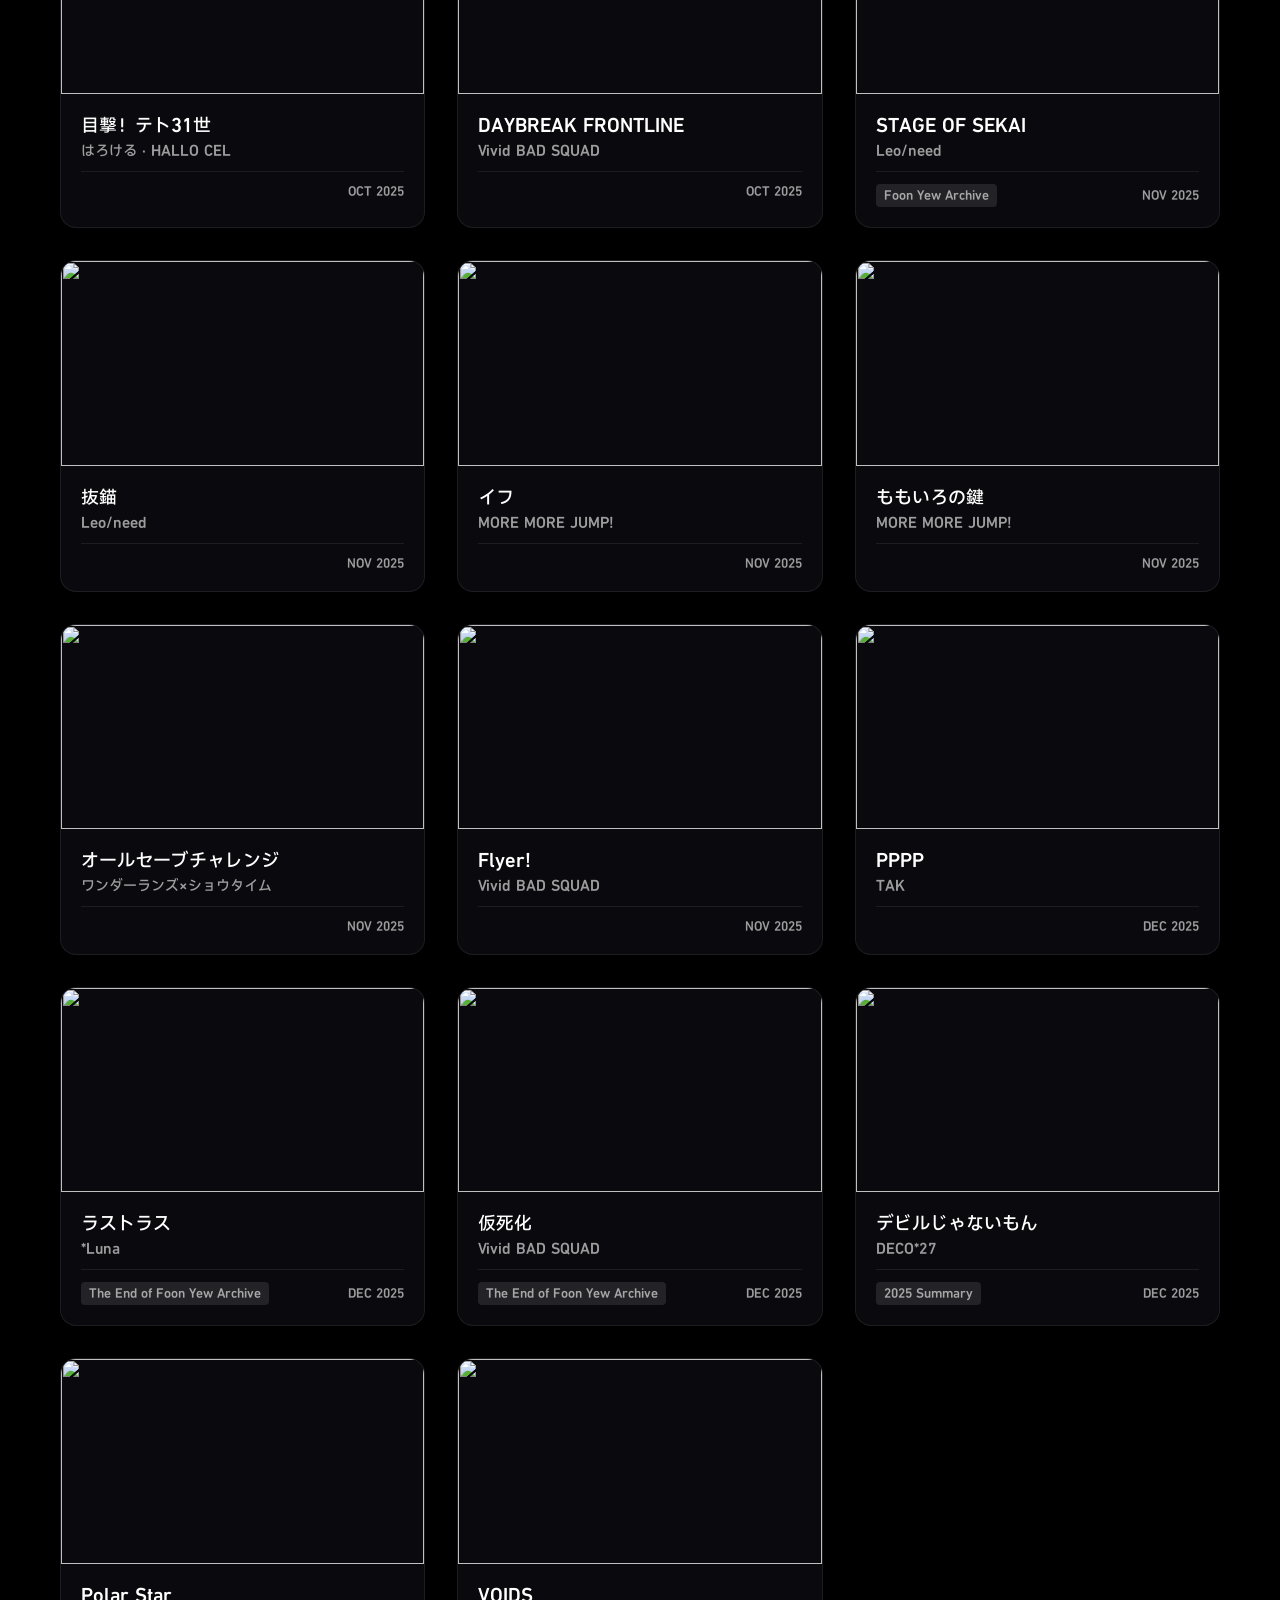
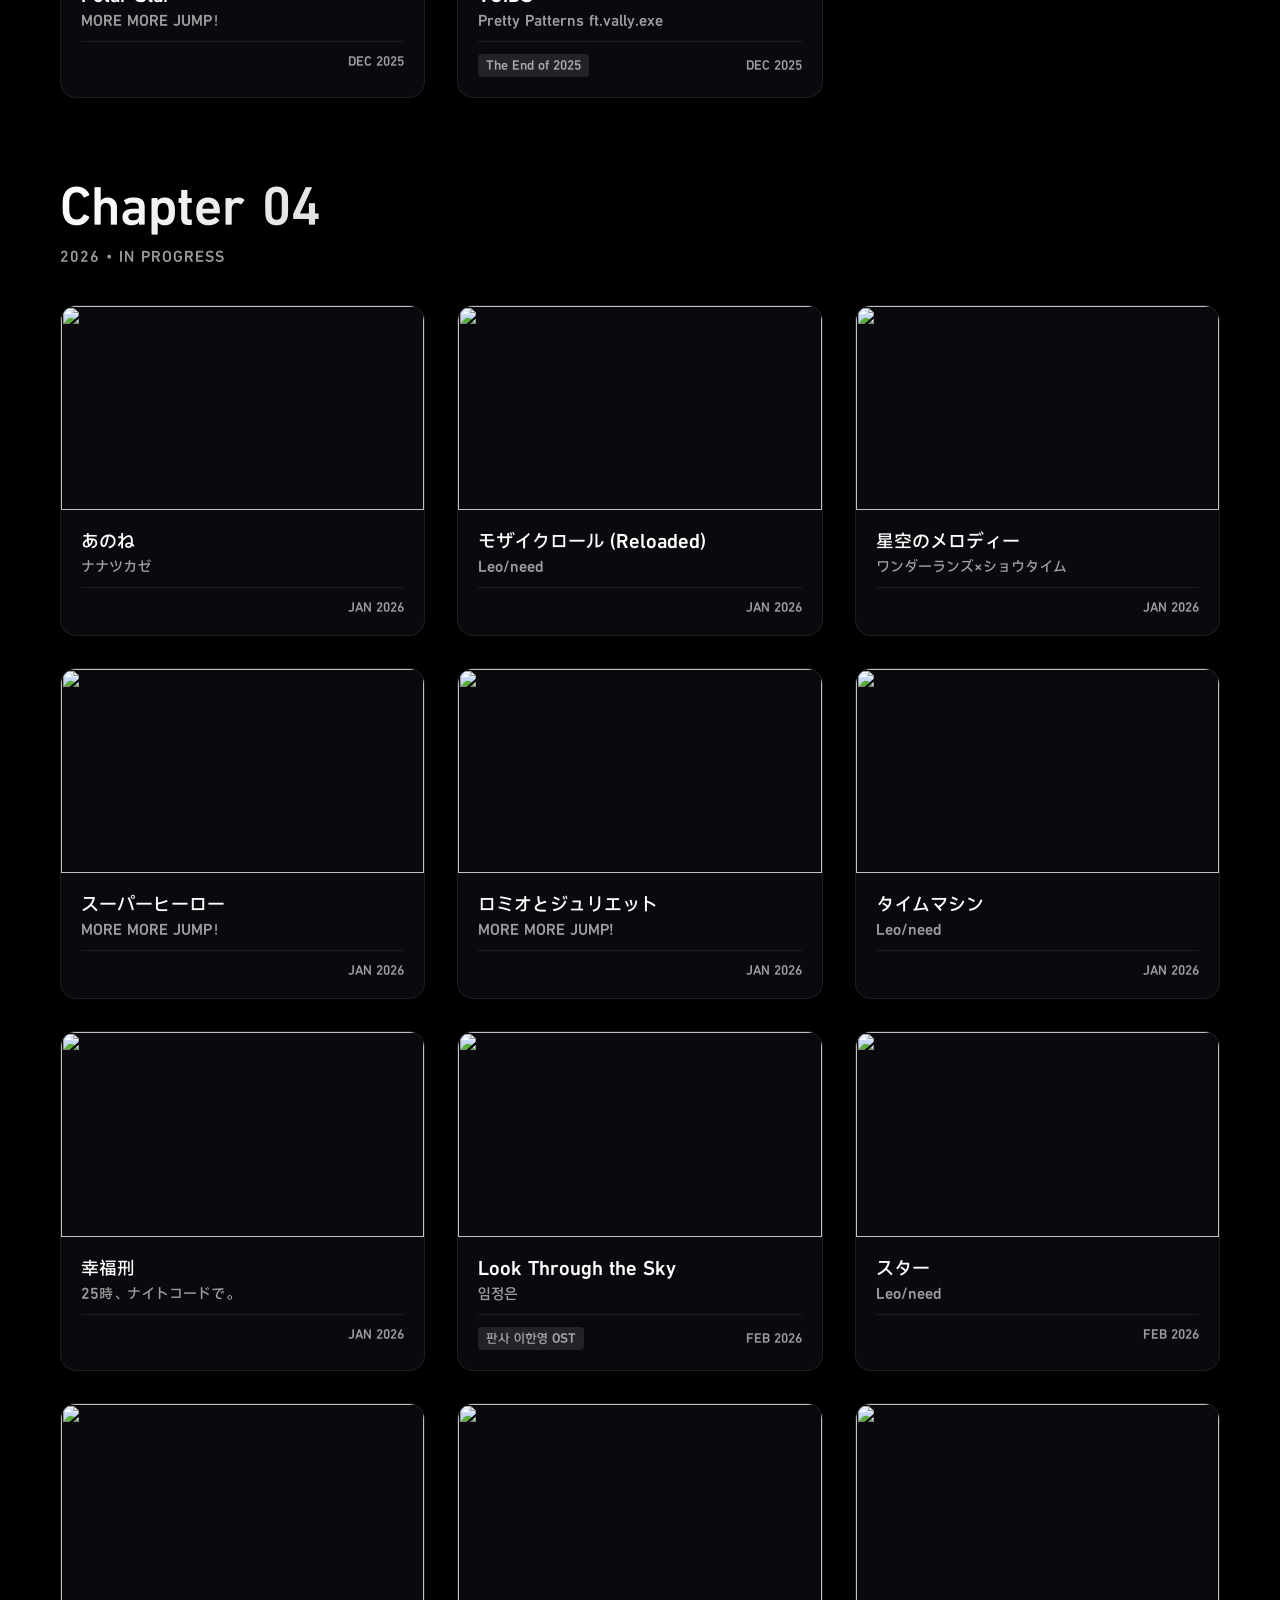
==== commit 1b307976: "Add files via upload" ====
--- a/index.html
+++ b/index.html
@@ -56,7 +56,7 @@
                     <div style="display: flex; justify-content: space-between; align-items: center; margin-top: 12px;">
                         <span style="font-size: 14px;">歌词翻译 / Lyrics Translation</span>
                         <label class="switch">
-                            <input type="checkbox" id="setting-translation">
+                            <input type="checkbox" id="setting-translation" checked>
                             <span class="slider round"></span>
                         </label>
                     </div>
@@ -127,6 +127,9 @@
                         <div class="np-artist" id="np-artist">Artist Name</div>
                     </div>
                     <div style="display: flex; gap: 12px; align-items: center;">
+                        <button class="btn-options" id="btn-toggle-pron" onclick="togglePronunciationSetting(event)">
+                            <i class="fa-solid fa-closed-captioning"></i>
+                        </button>
                         <div class="np-options-wrapper">
                             <button class="btn-options" id="btn-trans" onclick="toggleTransMenu(event)">
                                 <i class="fa-solid fa-language"></i>
@@ -949,6 +952,18 @@
             document.getElementById('np-options-menu').classList.remove('active');
         }
 
+        function togglePronunciationSetting(event) {
+            if (event) event.stopPropagation();
+            const pronunciationInput = document.getElementById('setting-pronunciation');
+            if (pronunciationInput) {
+                pronunciationInput.checked = !pronunciationInput.checked;
+                localStorage.setItem('setting-pronunciation', pronunciationInput.checked);
+                if (document.getElementById('np-overlay').classList.contains('active')) {
+                    renderLyrics(currentTrackId);
+                }
+            }
+        }
+
         document.addEventListener('click', (event) => {
             const menu = document.getElementById('np-options-menu');
             const btn = document.getElementById('btn-options');
@@ -998,7 +1013,7 @@
         // Initialize Settings from localStorage
         const savedPronunciation = localStorage.getItem('setting-pronunciation') === 'true';
         const savedTranslation = localStorage.getItem('setting-translation') !== 'false';
-        let translationMode = localStorage.getItem('setting-trans-lang') || 'none';
+        let translationMode = localStorage.getItem('setting-trans-lang') || 'cn';
 
         const pronunciationInput = document.getElementById('setting-pronunciation');
         const translationInput = document.getElementById('setting-translation');
@@ -1180,15 +1195,50 @@
             const showPronunciation = document.getElementById('setting-pronunciation') ? document.getElementById('setting-pronunciation').checked : false;
             const isTranslationEnabled = document.getElementById('setting-translation') ? document.getElementById('setting-translation').checked : true;
 
-            // Hide/show translation button according to the setting
+            // Check if track has pronunciation lyrics
+            let hasPronunciation = !!track.lyrics_rom;
+            if (typeof track.lyrics_rom === 'string') {
+                hasPronunciation = track.lyrics_rom.trim().length > 0;
+            } else if (Array.isArray(track.lyrics_rom)) {
+                hasPronunciation = track.lyrics_rom.length > 0;
+            }
+            if (!hasPronunciation && typeof track.lyrics === 'string' && track.lyrics.includes('|')) {
+                hasPronunciation = true;
+            }
+
+            // Update toggle pronunciation button visual state
+            const togglePronBtn = document.getElementById('btn-toggle-pron');
+            if (togglePronBtn) {
+                if (!hasPronunciation) {
+                    togglePronBtn.style.opacity = '0.3';
+                    togglePronBtn.style.color = 'rgba(255,255,255,0.3)';
+                    togglePronBtn.title = '暂无歌词发音 / No Pronunciation Available';
+                } else if (showPronunciation) {
+                    togglePronBtn.style.opacity = '1';
+                    togglePronBtn.style.color = '#fff';
+                    togglePronBtn.title = '关闭歌词发音 / Turn Off Pronunciation';
+                } else {
+                    togglePronBtn.style.opacity = '0.4';
+                    togglePronBtn.style.color = 'rgba(255,255,255,0.5)';
+                    togglePronBtn.title = '开启歌词发音 / Turn On Pronunciation';
+                }
+            }
+
+            // Hide/show translation language dropdown button according to the setting
             const transBtn = document.getElementById('btn-trans');
             if (transBtn) {
-                transBtn.style.display = isTranslationEnabled ? 'inline-block' : 'none';
+                transBtn.style.display = isTranslationEnabled ? 'flex' : 'none';
             }
 
             let effectiveTransMode = translationMode;
-            if (effectiveTransMode === 'cn' && !hasCn) effectiveTransMode = 'none';
-            if (effectiveTransMode === 'en' && !hasEn) effectiveTransMode = 'none';
+            if (effectiveTransMode === 'cn' && !hasCn) {
+                if (hasEn) effectiveTransMode = 'en';
+                else effectiveTransMode = 'none';
+            }
+            if (effectiveTransMode === 'en' && !hasEn) {
+                if (hasCn) effectiveTransMode = 'cn';
+                else effectiveTransMode = 'none';
+            }
 
             const transByTime = {};
             const plainTransList = [];
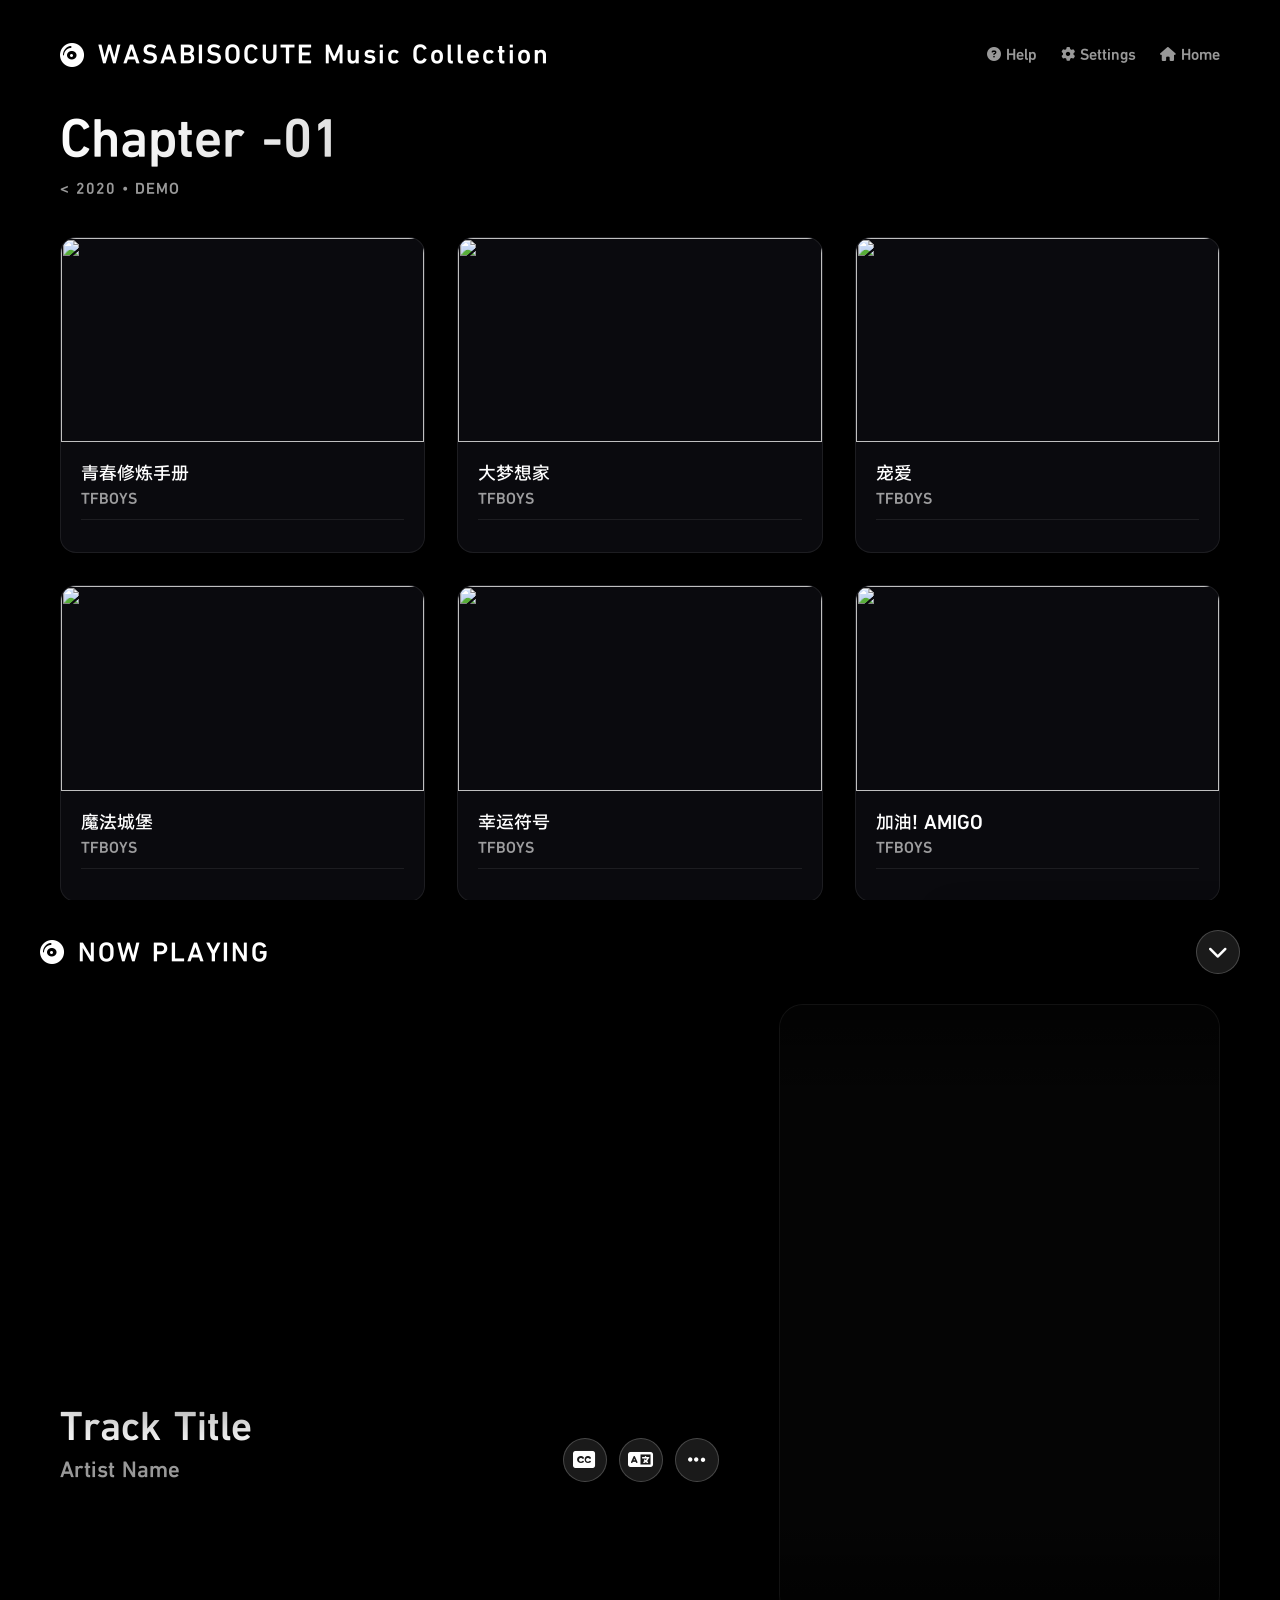
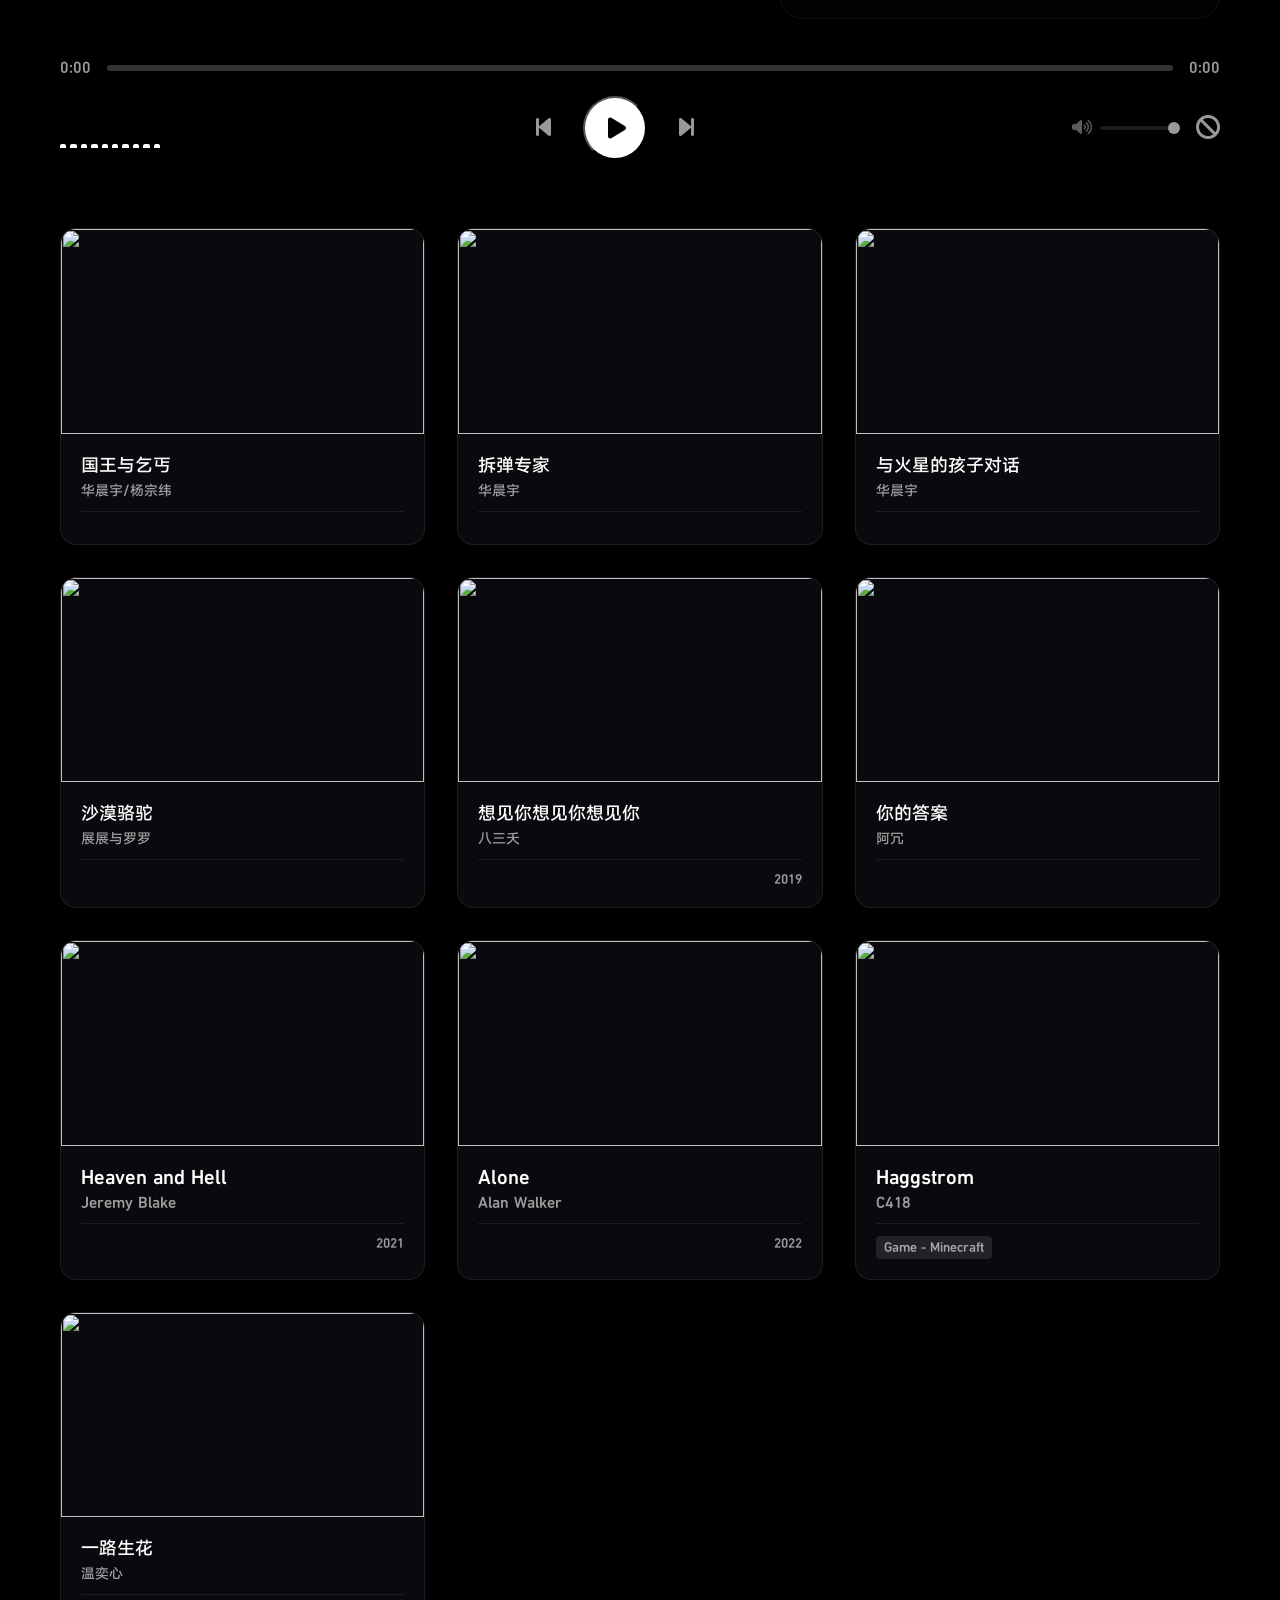
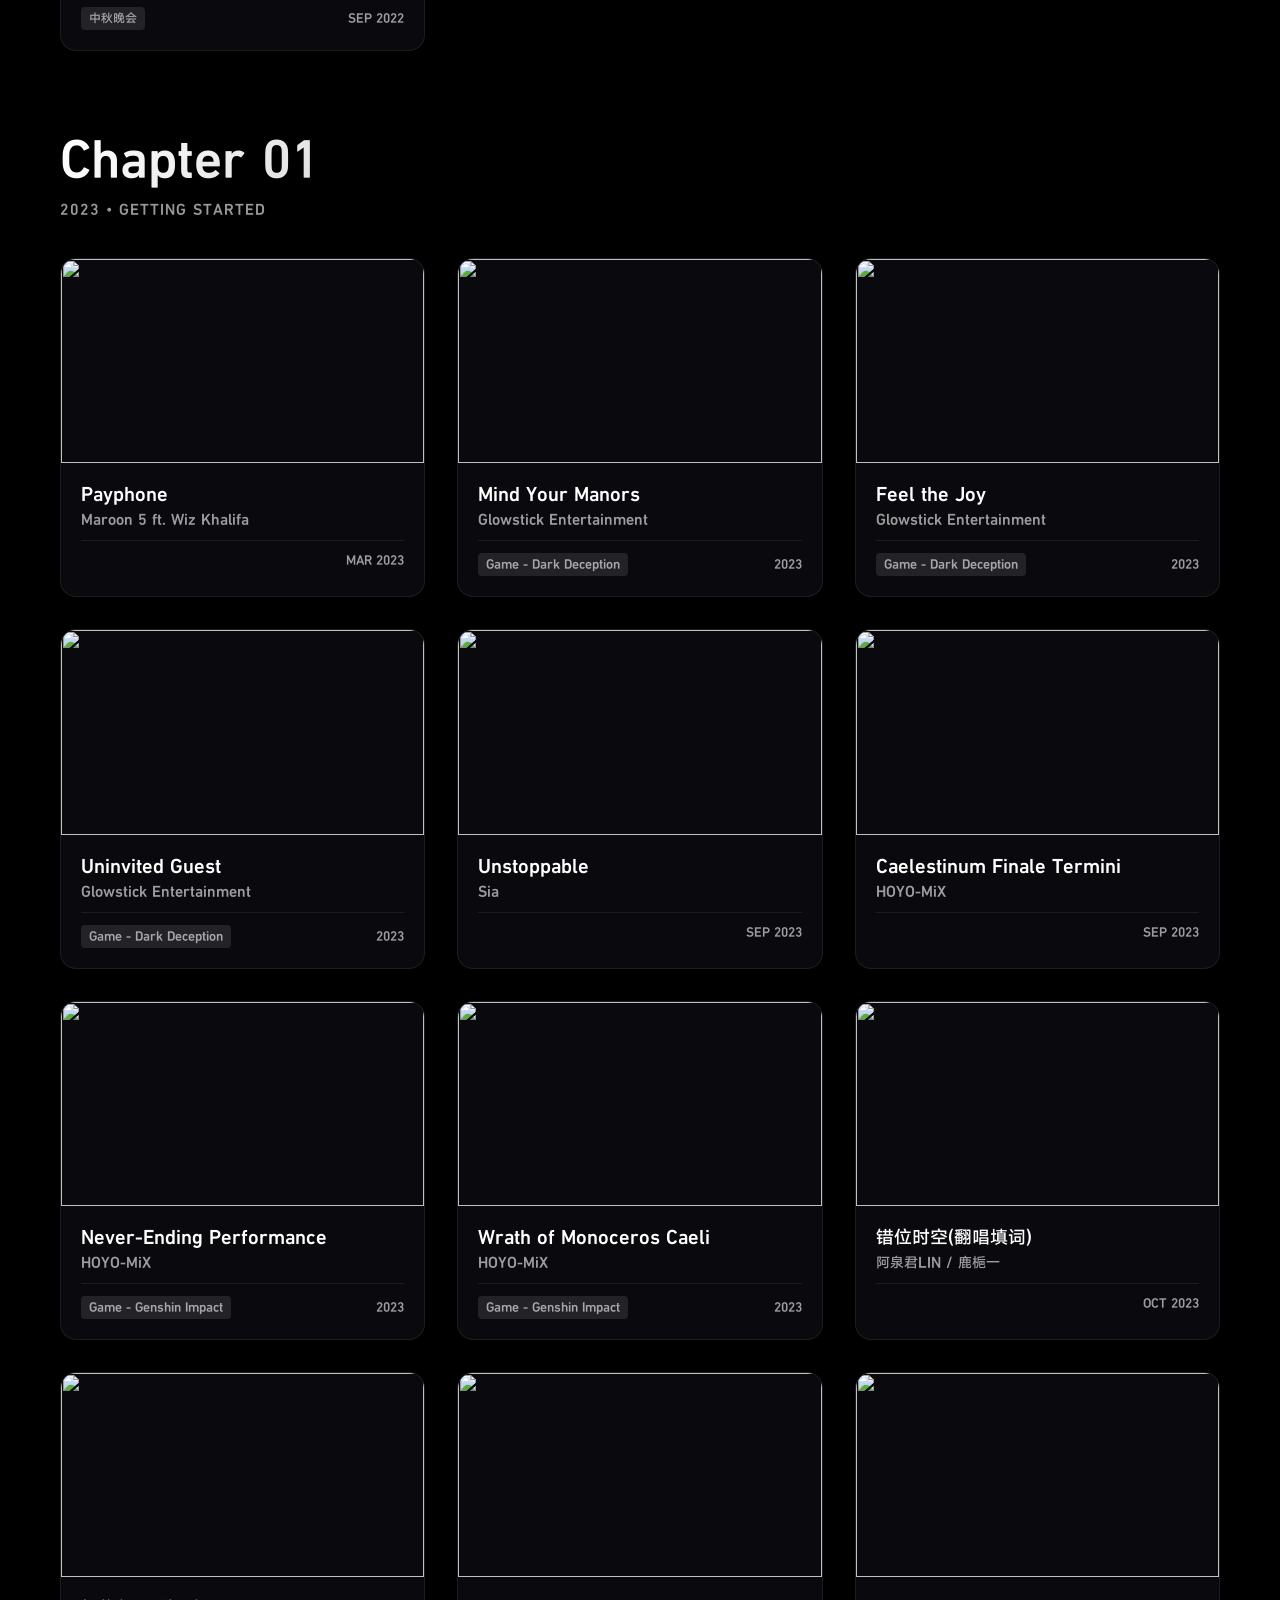
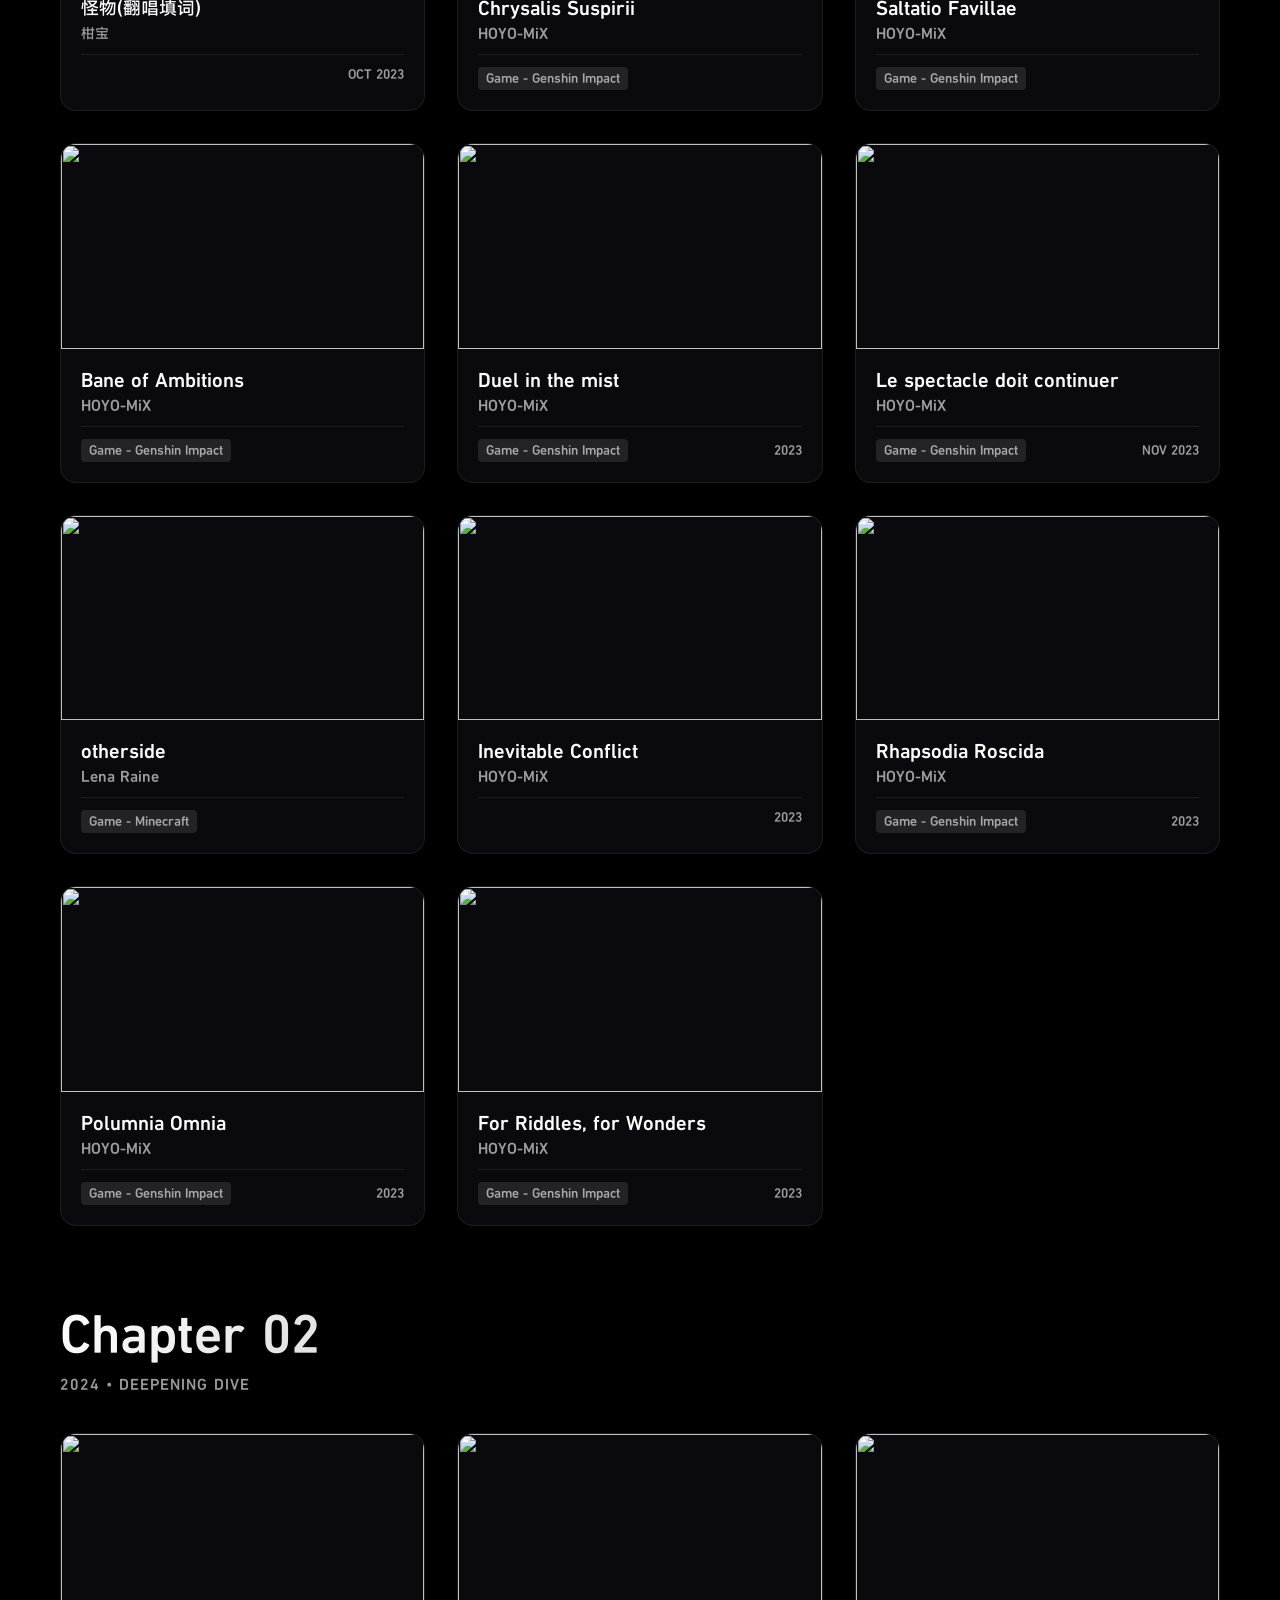
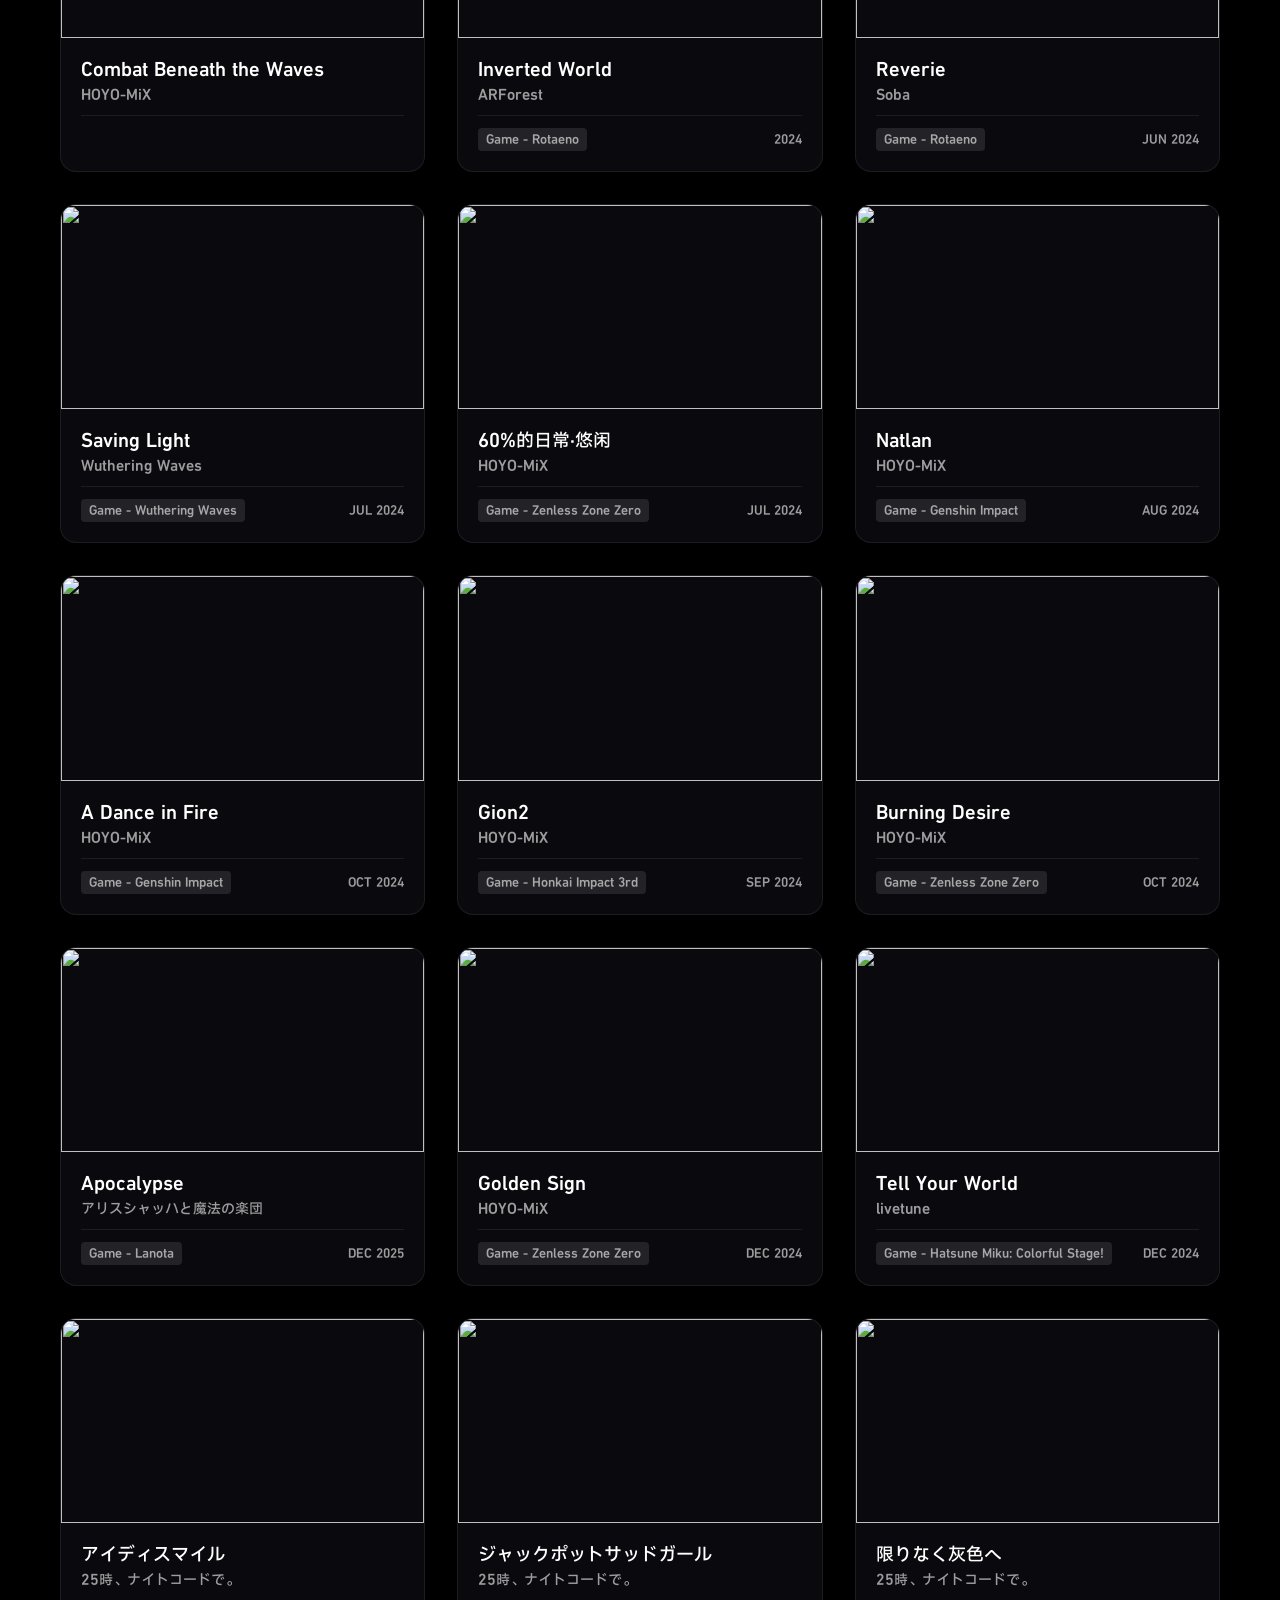
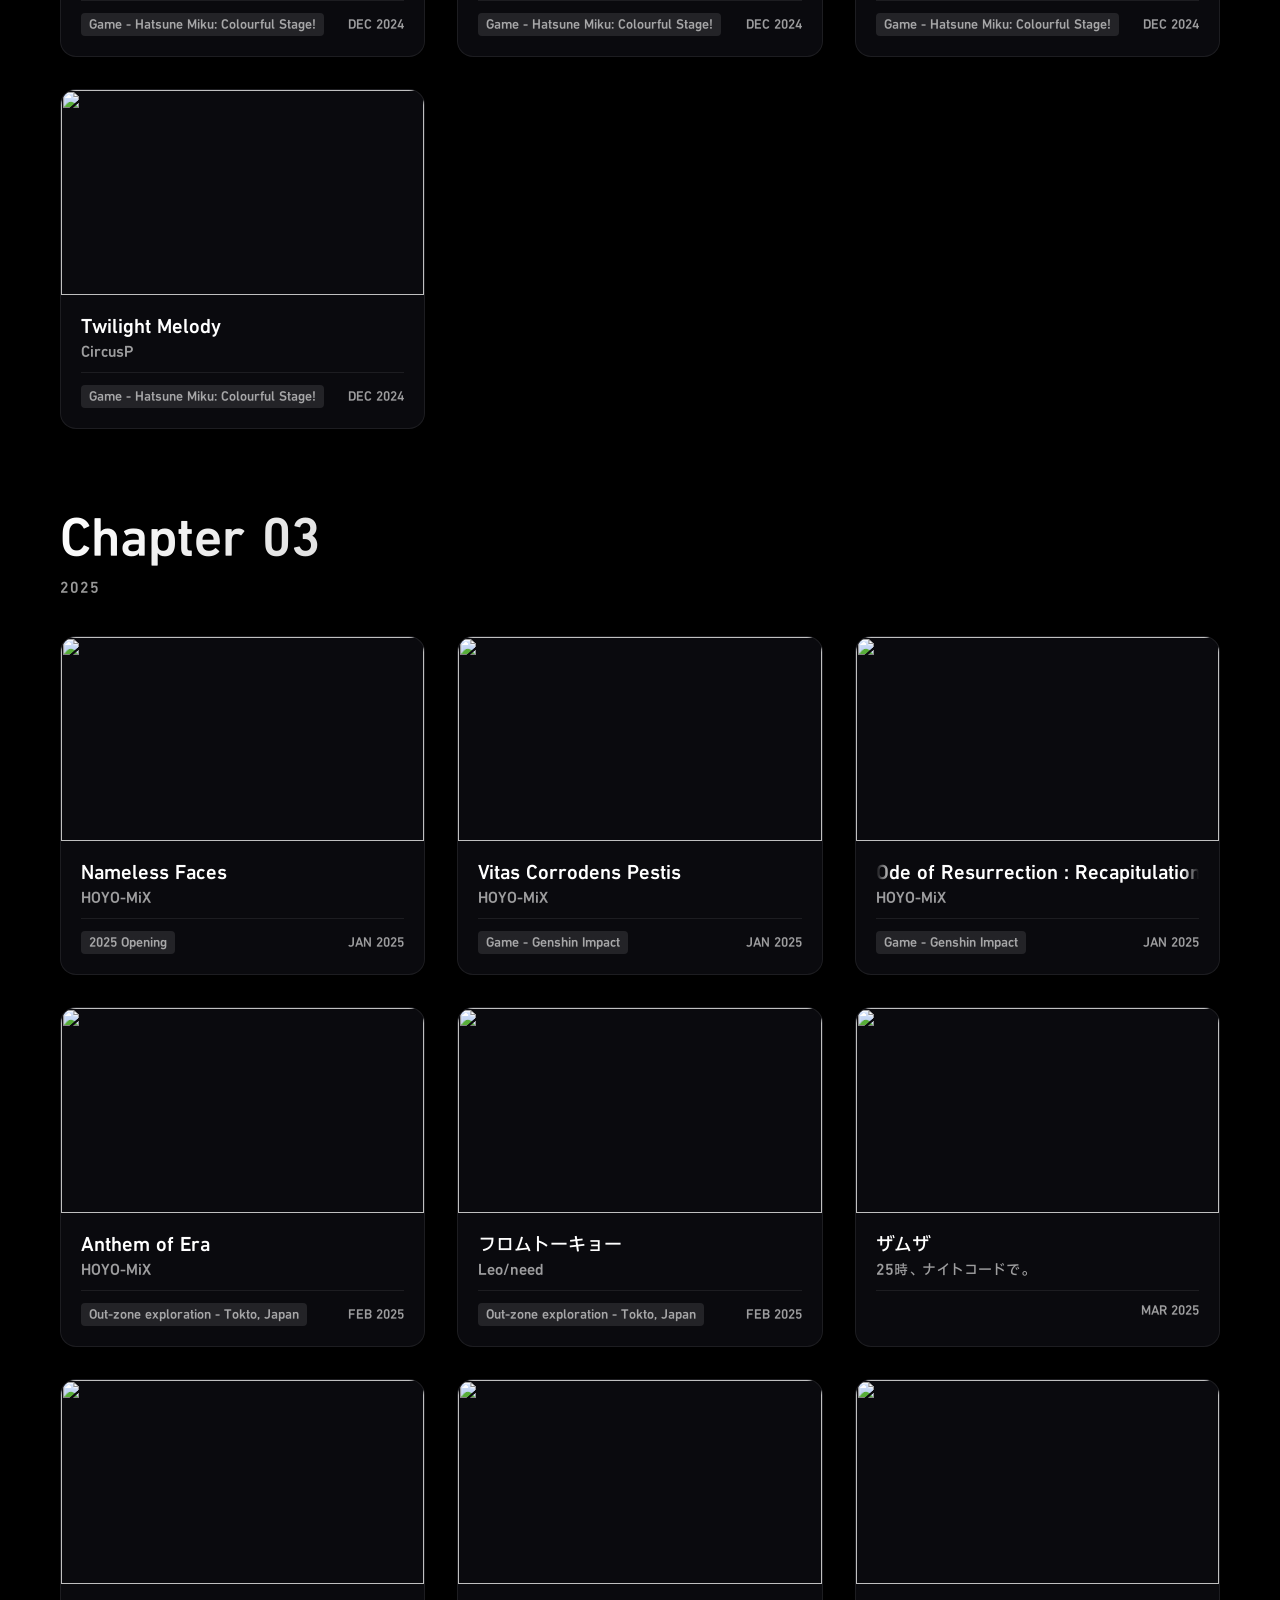
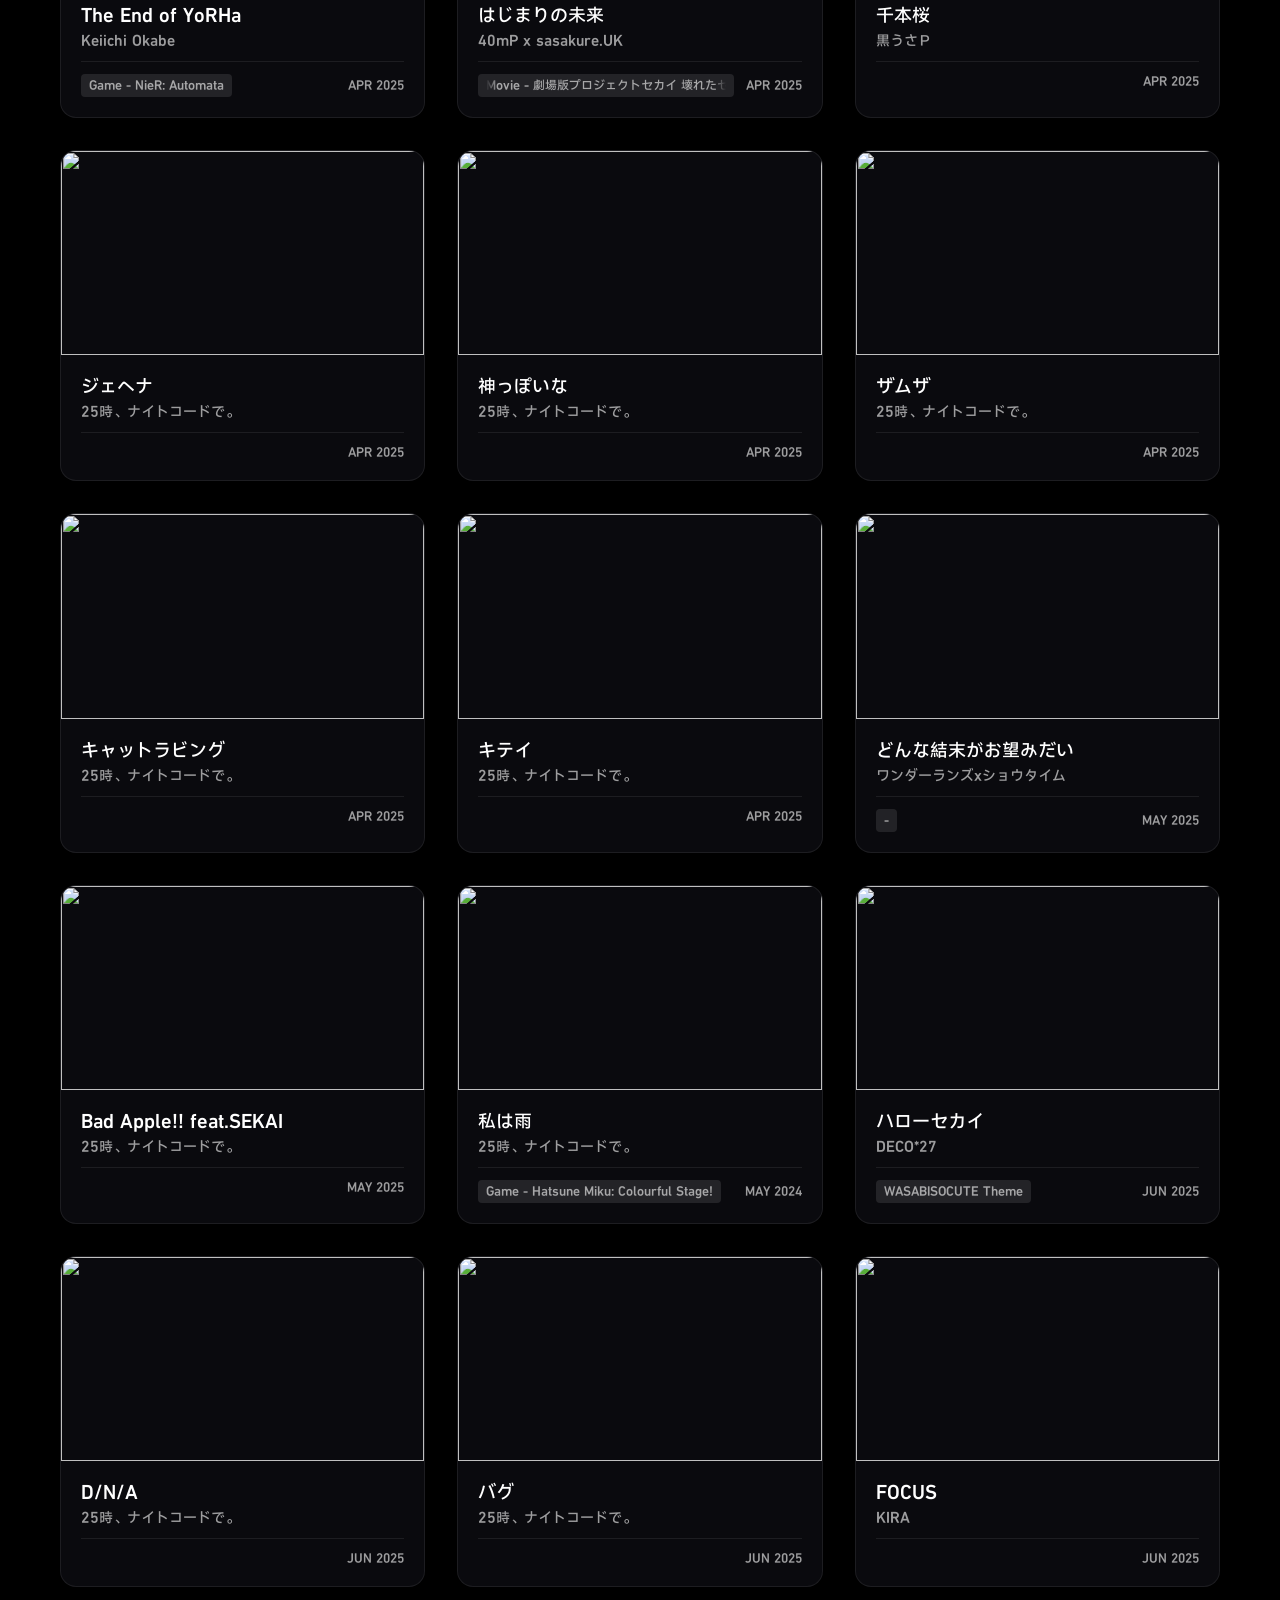
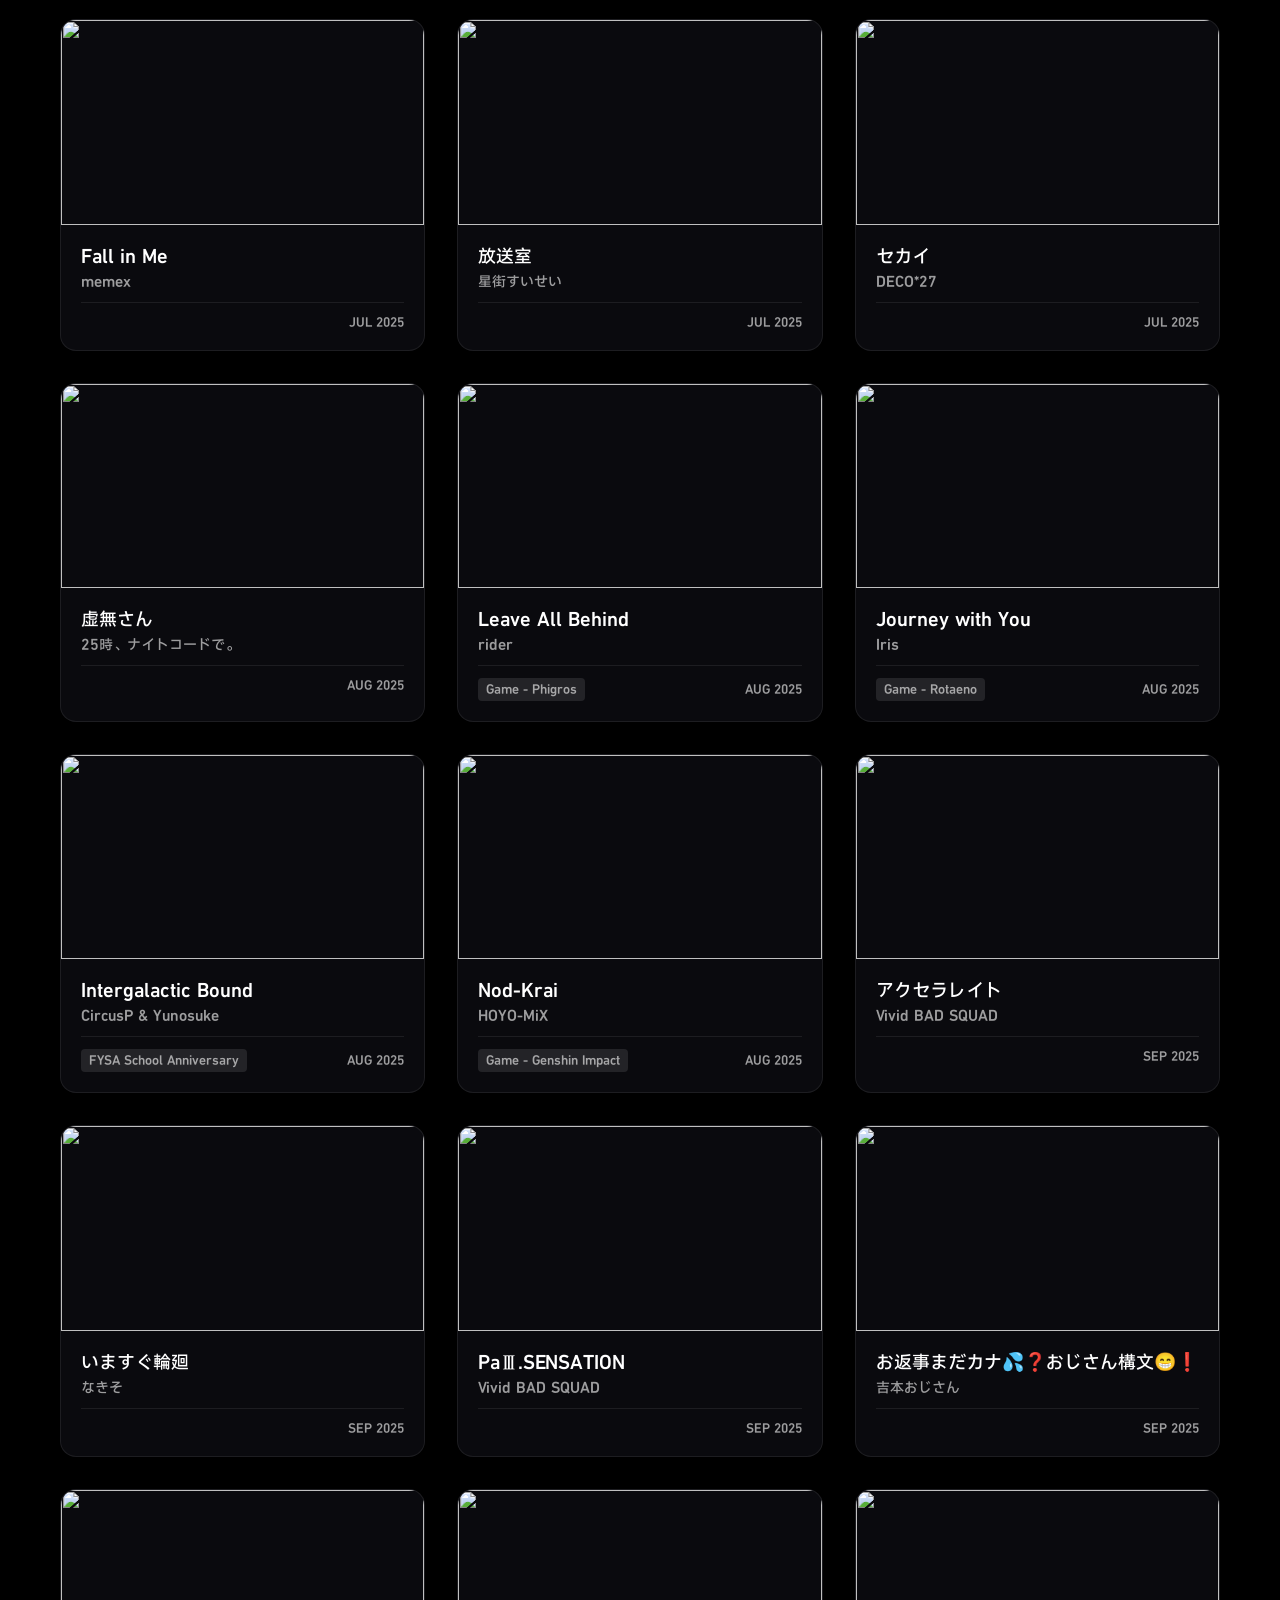
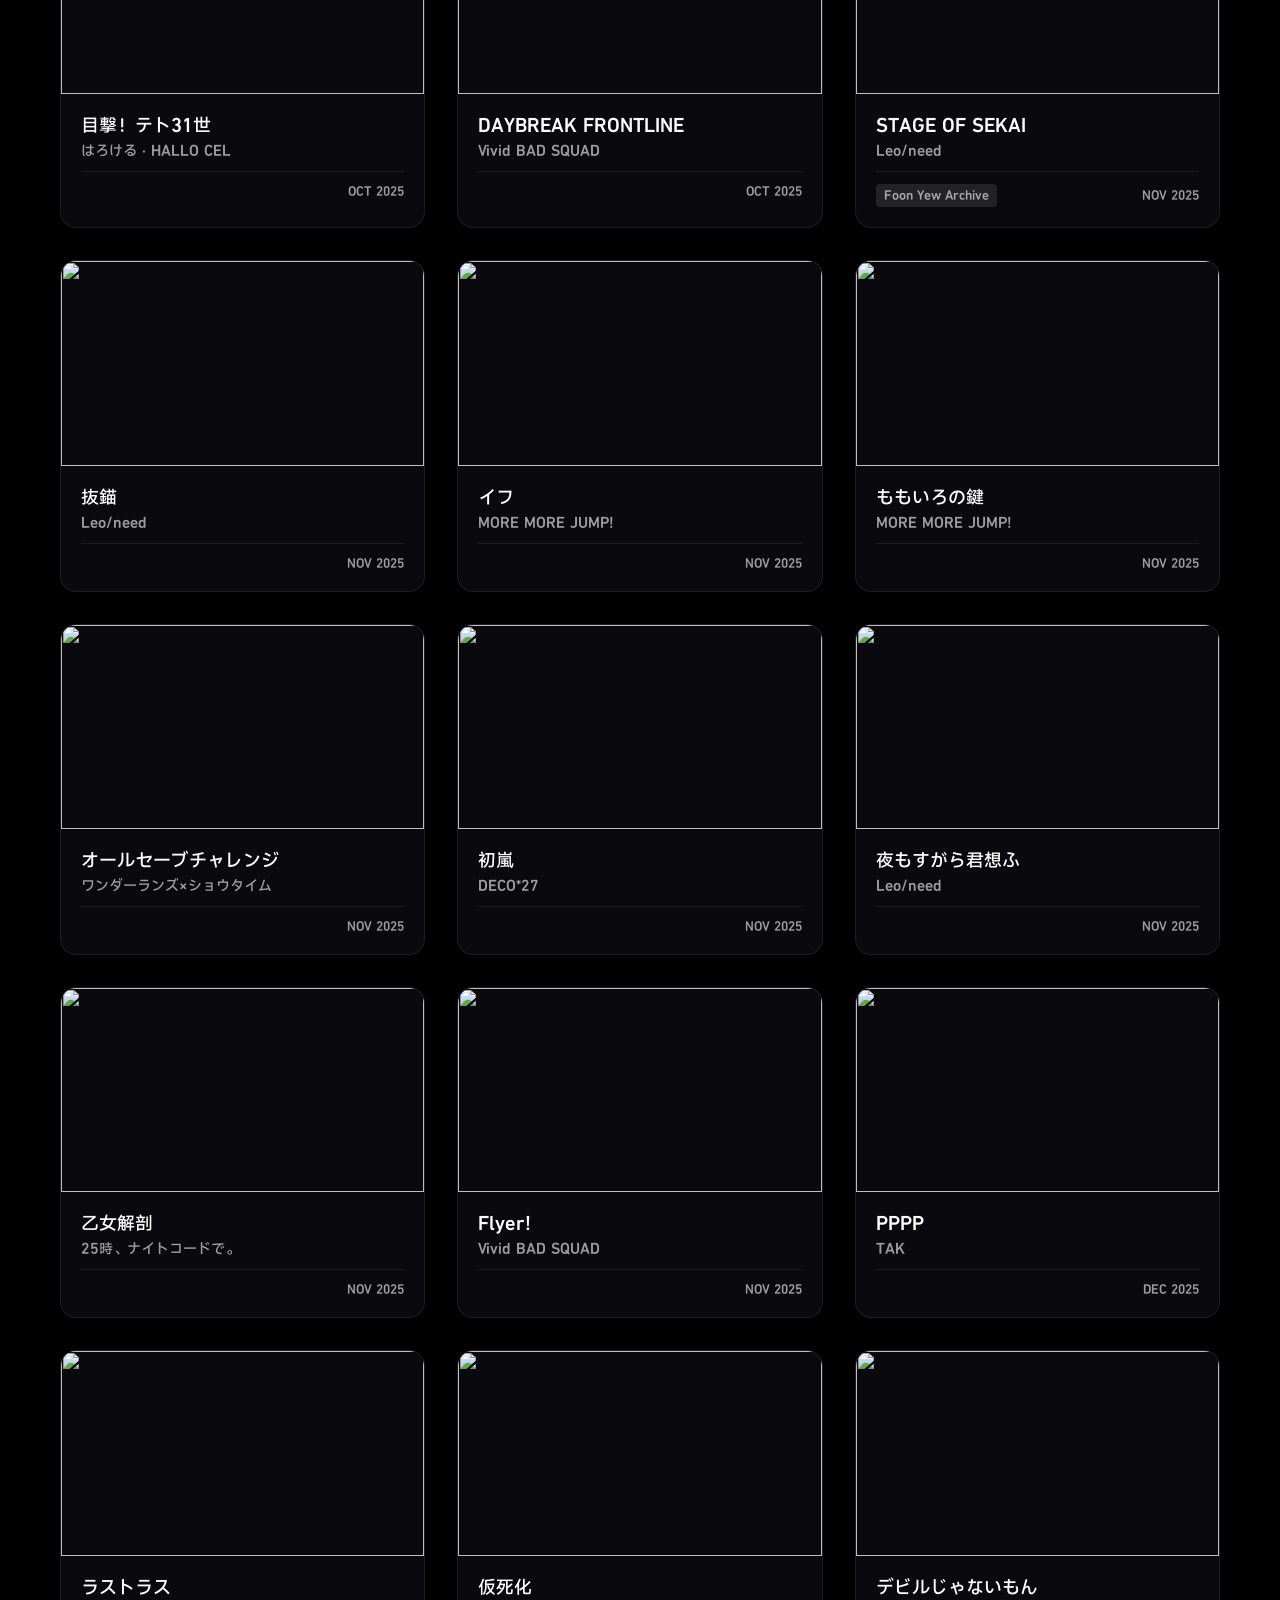
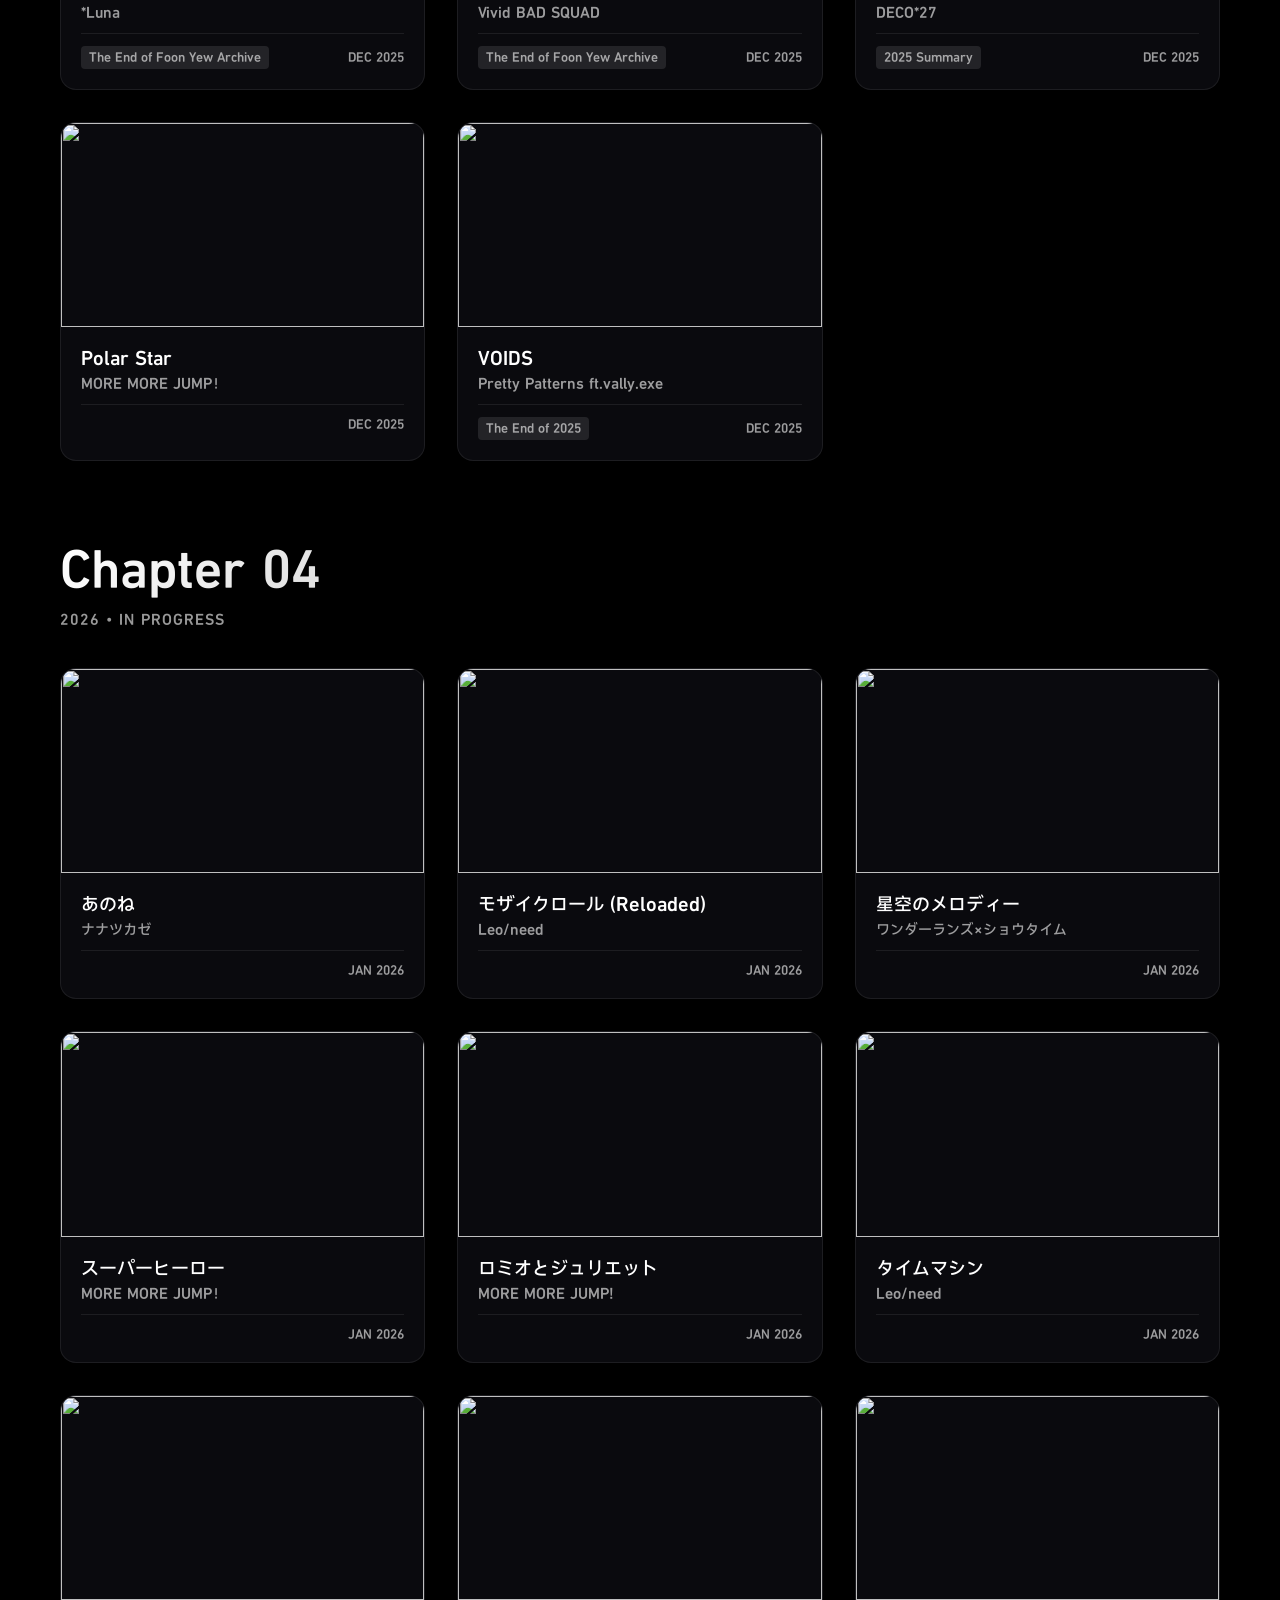
==== commit 3a928d83: "Add files via upload" ====
--- a/index.html
+++ b/index.html
@@ -731,10 +731,11 @@
         function updateMarquee(element) {
             if (!element) return;
 
-            if (!element.hasAttribute('data-original-html')) {
+            const existingAttr = element.getAttribute('data-original-html') || element.getAttribute('data-original-text');
+            if (!existingAttr) {
                 element.setAttribute('data-original-html', element.innerHTML.trim());
             }
-            const contentHtml = element.getAttribute('data-original-html');
+            const contentHtml = element.getAttribute('data-original-html') || element.getAttribute('data-original-text') || element.innerHTML.trim();
 
             element.classList.remove('marquee');
             element.style.removeProperty('--marquee-distance');
@@ -756,7 +757,7 @@
                     const spacer = document.createElement('span');
                     spacer.className = 'marquee-spacer';
                     spacer.style.display = 'inline-block';
-                    spacer.style.width = '40px';
+                    spacer.style.width = '48px';
                     content.appendChild(spacer);
 
                     const textSpan2 = document.createElement('span');
@@ -764,10 +765,10 @@
                     textSpan2.innerHTML = contentHtml;
                     content.appendChild(textSpan2);
 
-                    const distance = textSpan.offsetWidth + spacer.offsetWidth;
-
-                    const speed = 40;
-                    const duration = distance / speed + 5;
+                    const distance = Math.ceil(textSpan.getBoundingClientRect().width) + 48;
+
+                    const speed = 36;
+                    const duration = (distance / speed) + 4;
 
                     element.style.setProperty('--marquee-distance', `-${distance}px`);
                     element.style.setProperty('--marquee-duration', `${duration}s`);
@@ -780,6 +781,19 @@
             updateMarquee(document.getElementById('np-title'));
             updateMarquee(document.getElementById('np-artist'));
         }
+
+        let marqueeResizeDebounceTimer;
+        window.addEventListener('resize', () => {
+            clearTimeout(marqueeResizeDebounceTimer);
+            marqueeResizeDebounceTimer = setTimeout(() => {
+                updateAllGridMarquees();
+                updateNowPlayingMarquees();
+                const toastTitle = document.getElementById('toast-title');
+                const toastArtist = document.getElementById('toast-artist');
+                if (toastTitle) updateMarquee(toastTitle);
+                if (toastArtist) updateMarquee(toastArtist);
+            }, 150);
+        });
 
         function getTrackIndexFromHash() {
             const hash = window.location.hash.replace(/^#\/?/, '').trim();
@@ -922,10 +936,12 @@
             if (currentTrackId !== undefined && isPlayerReady) {
                 const track = activeTracks[currentTrackId];
                 const toastTitle = document.getElementById('toast-title');
+                toastTitle.setAttribute('data-original-html', track.title);
                 toastTitle.setAttribute('data-original-text', track.title);
                 toastTitle.innerText = track.title;
 
                 const toastArtist = document.getElementById('toast-artist');
+                toastArtist.setAttribute('data-original-html', track.artist);
                 toastArtist.setAttribute('data-original-text', track.artist);
                 toastArtist.innerText = track.artist;
 
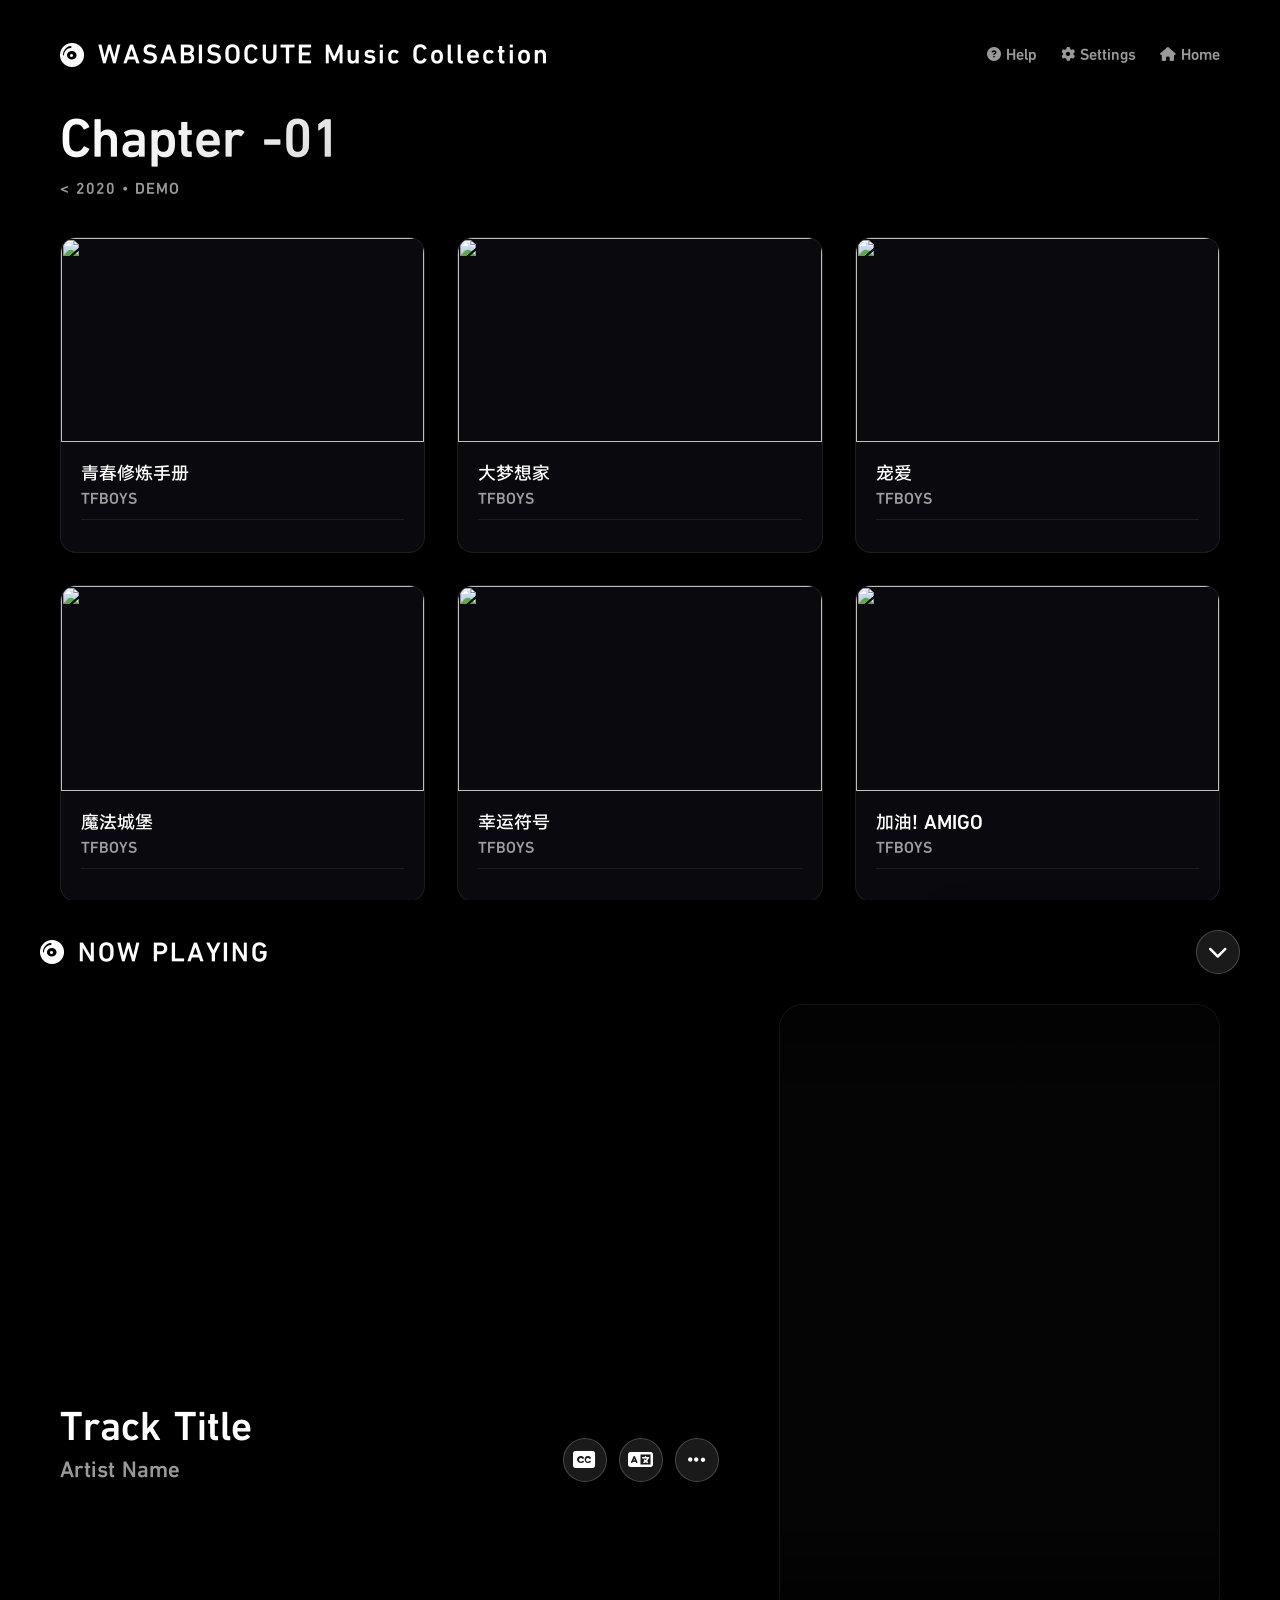
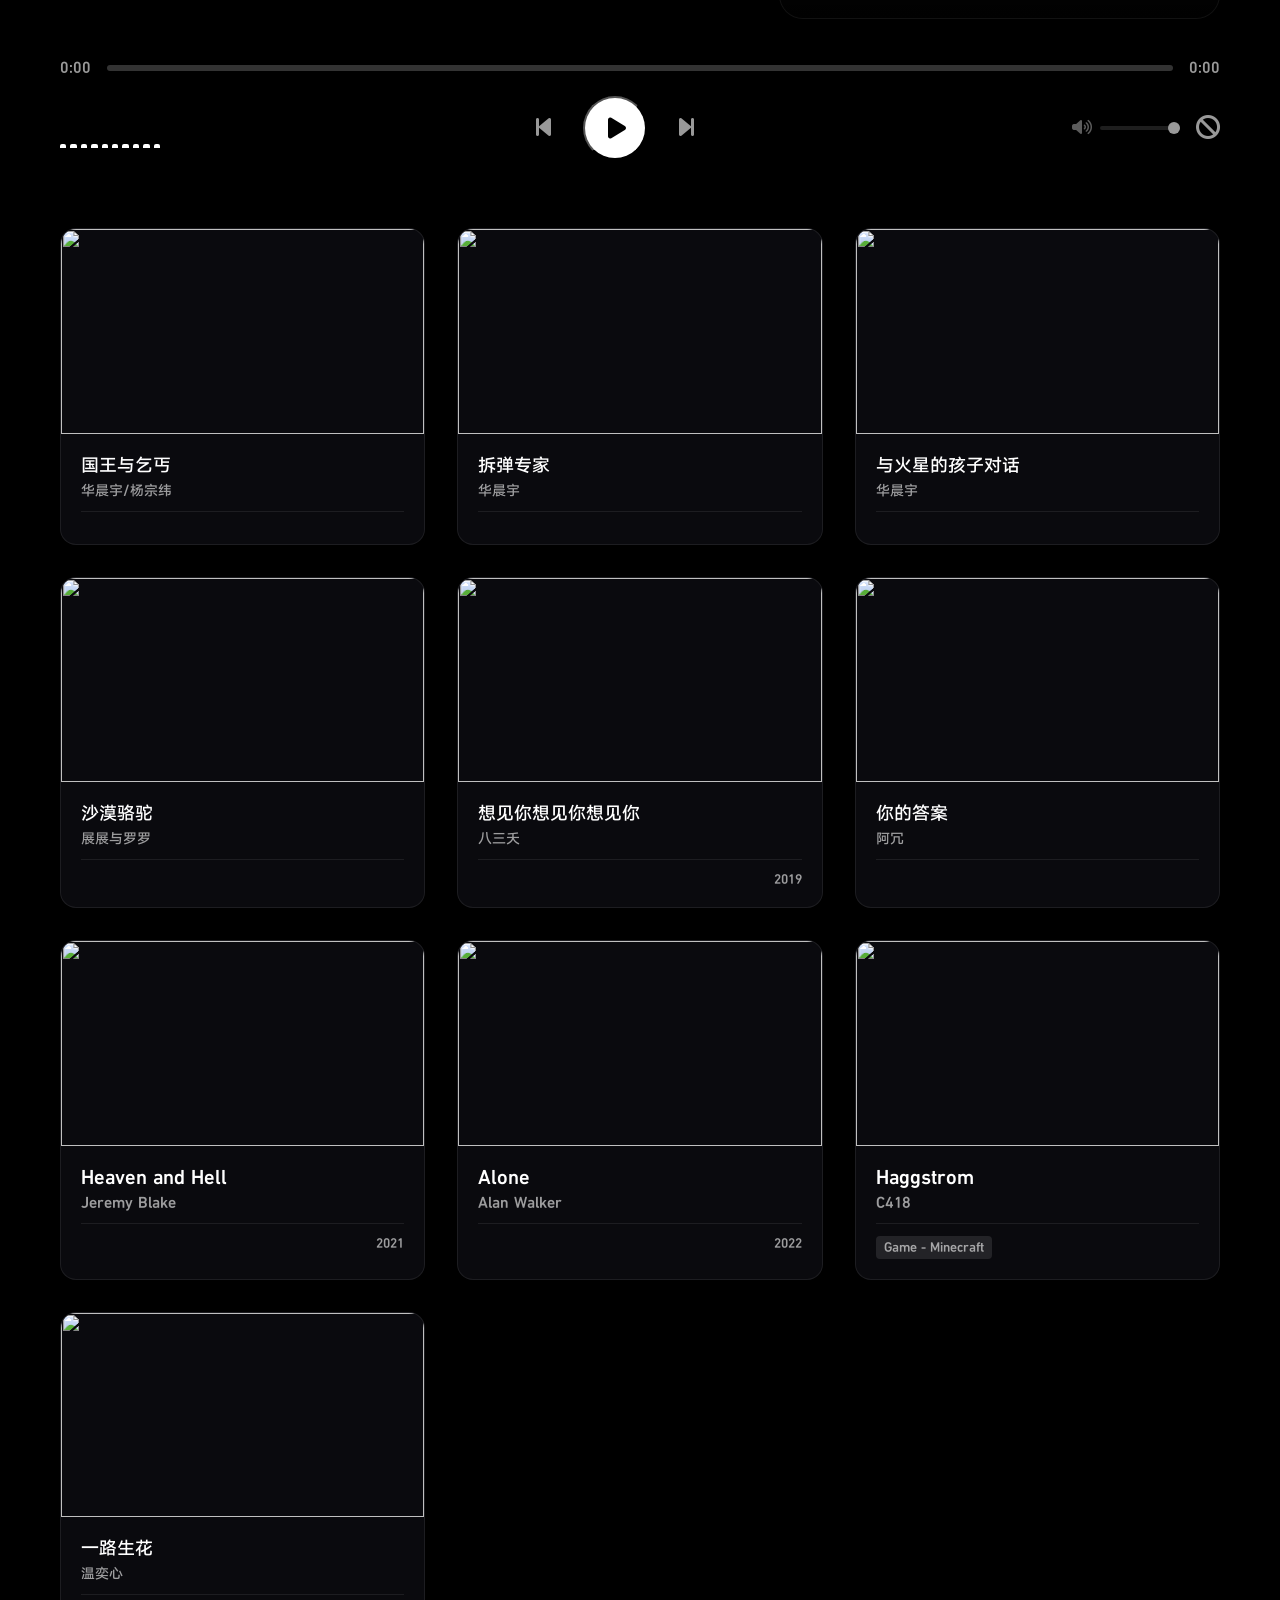
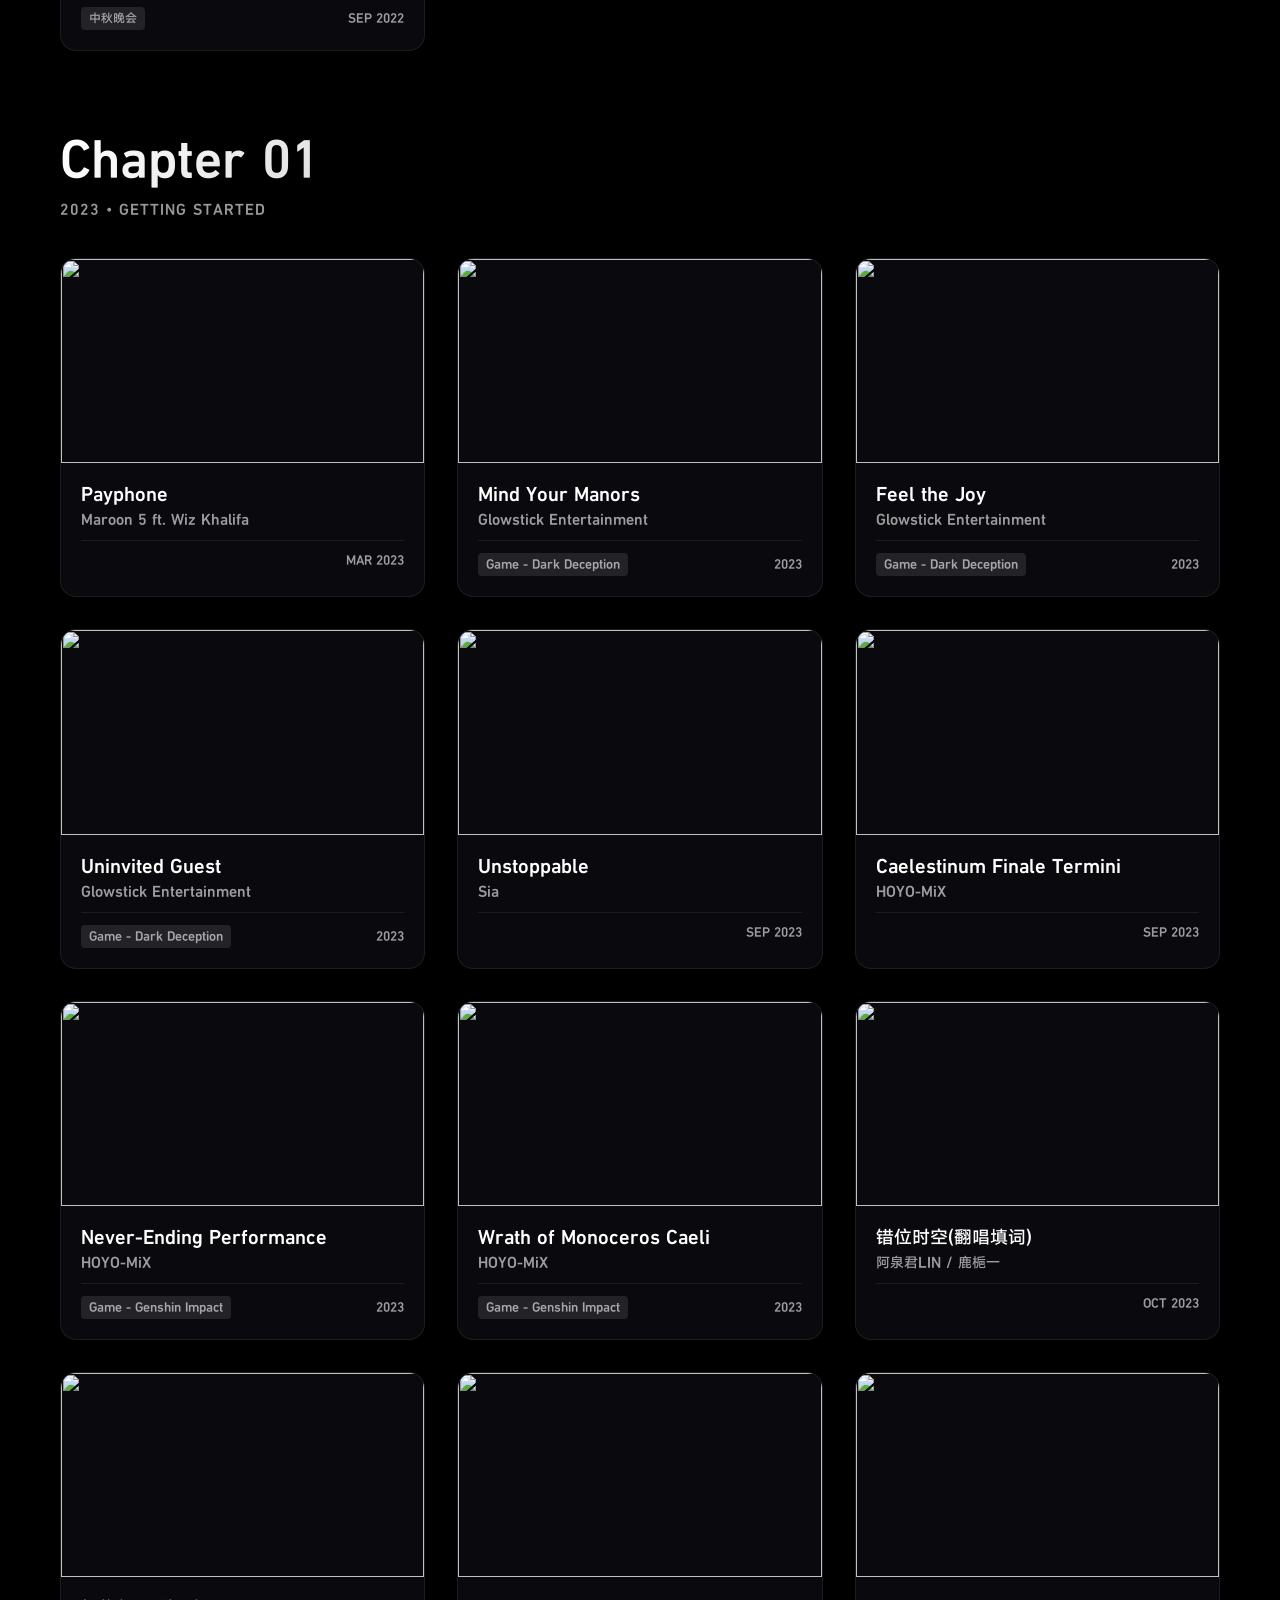
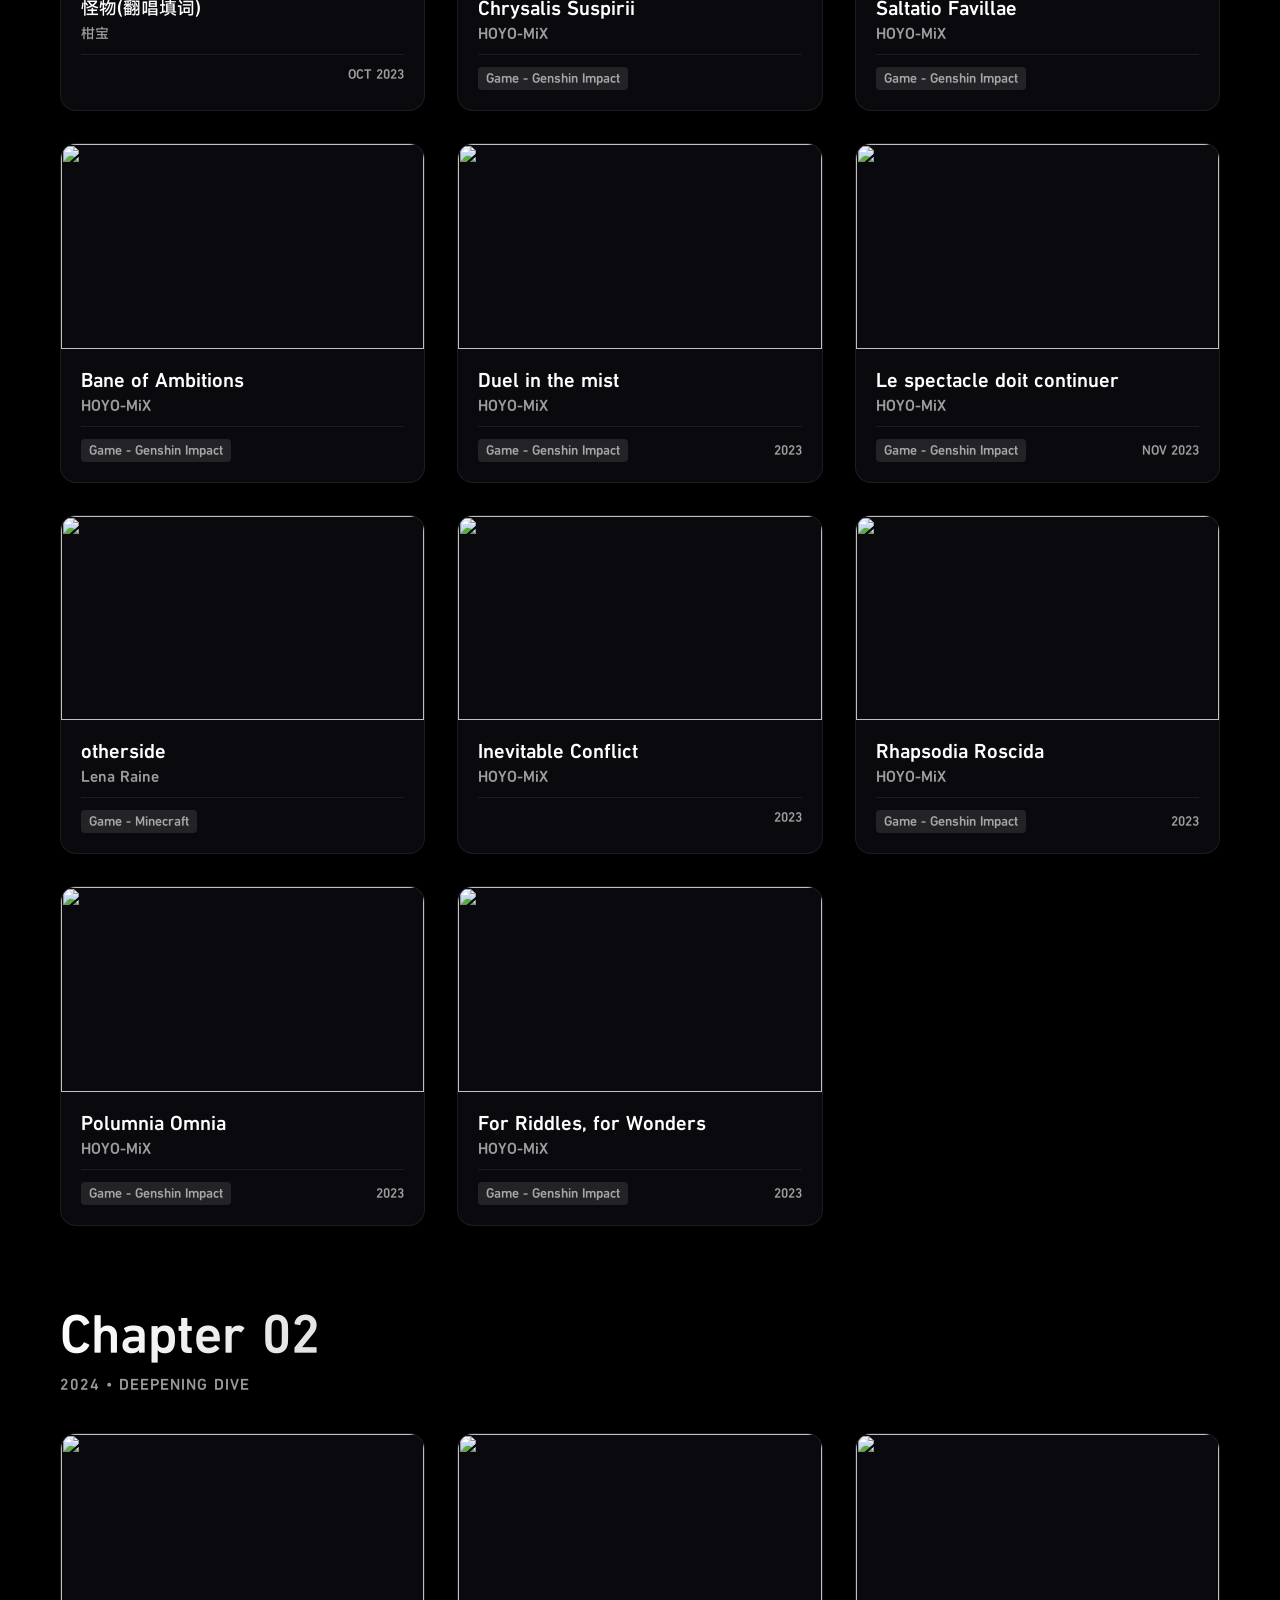
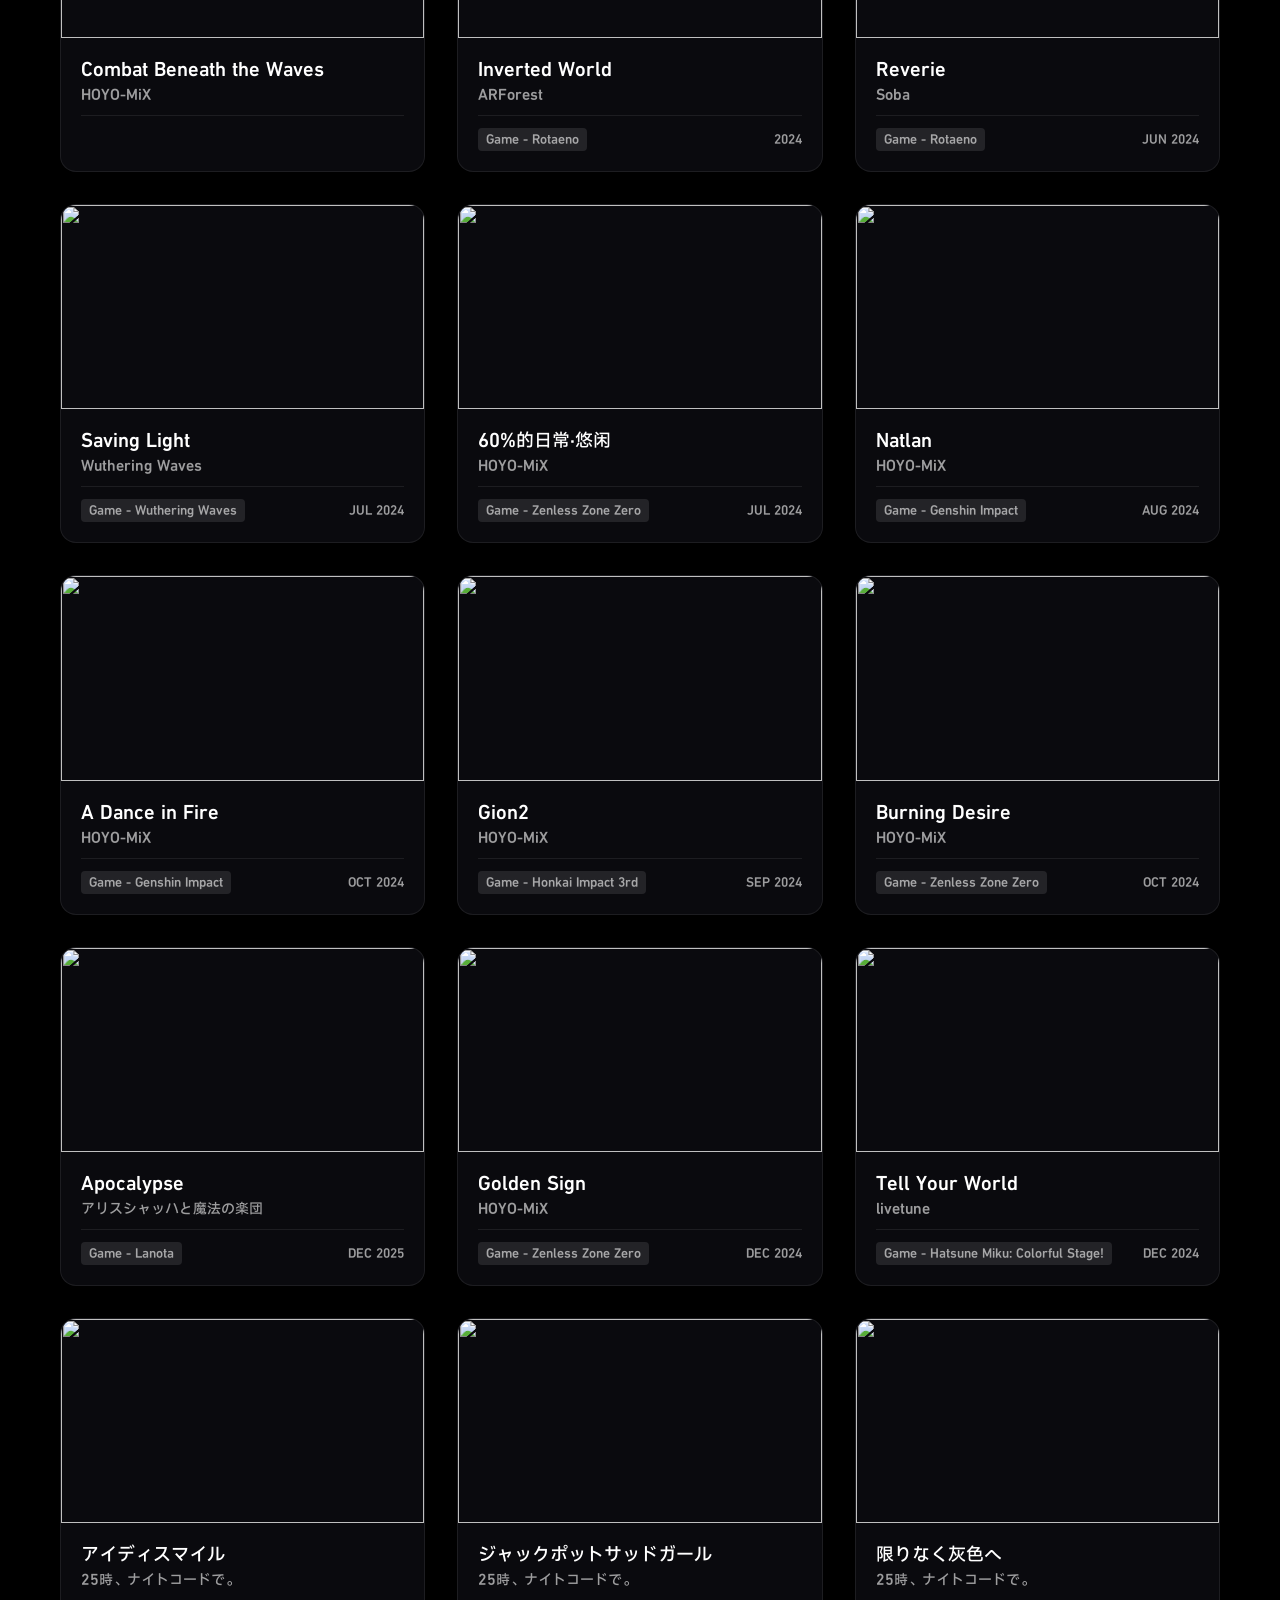
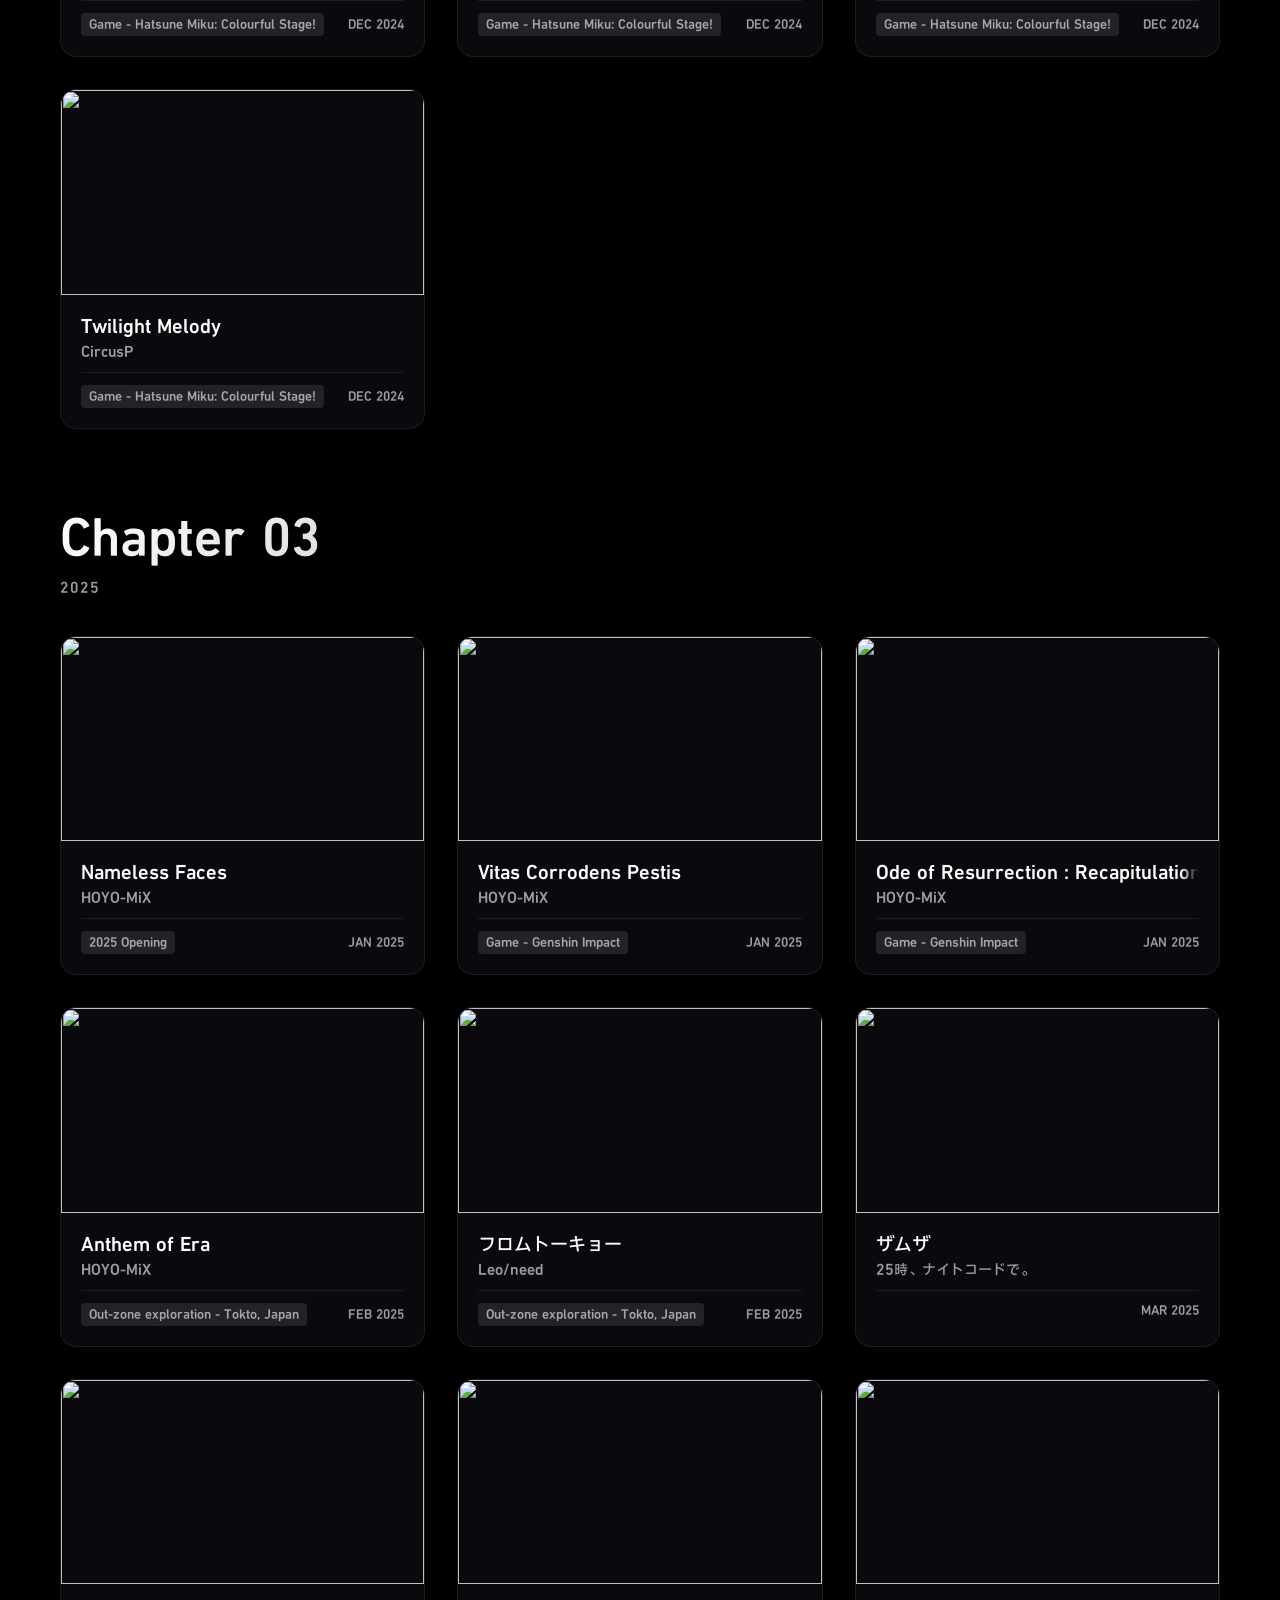
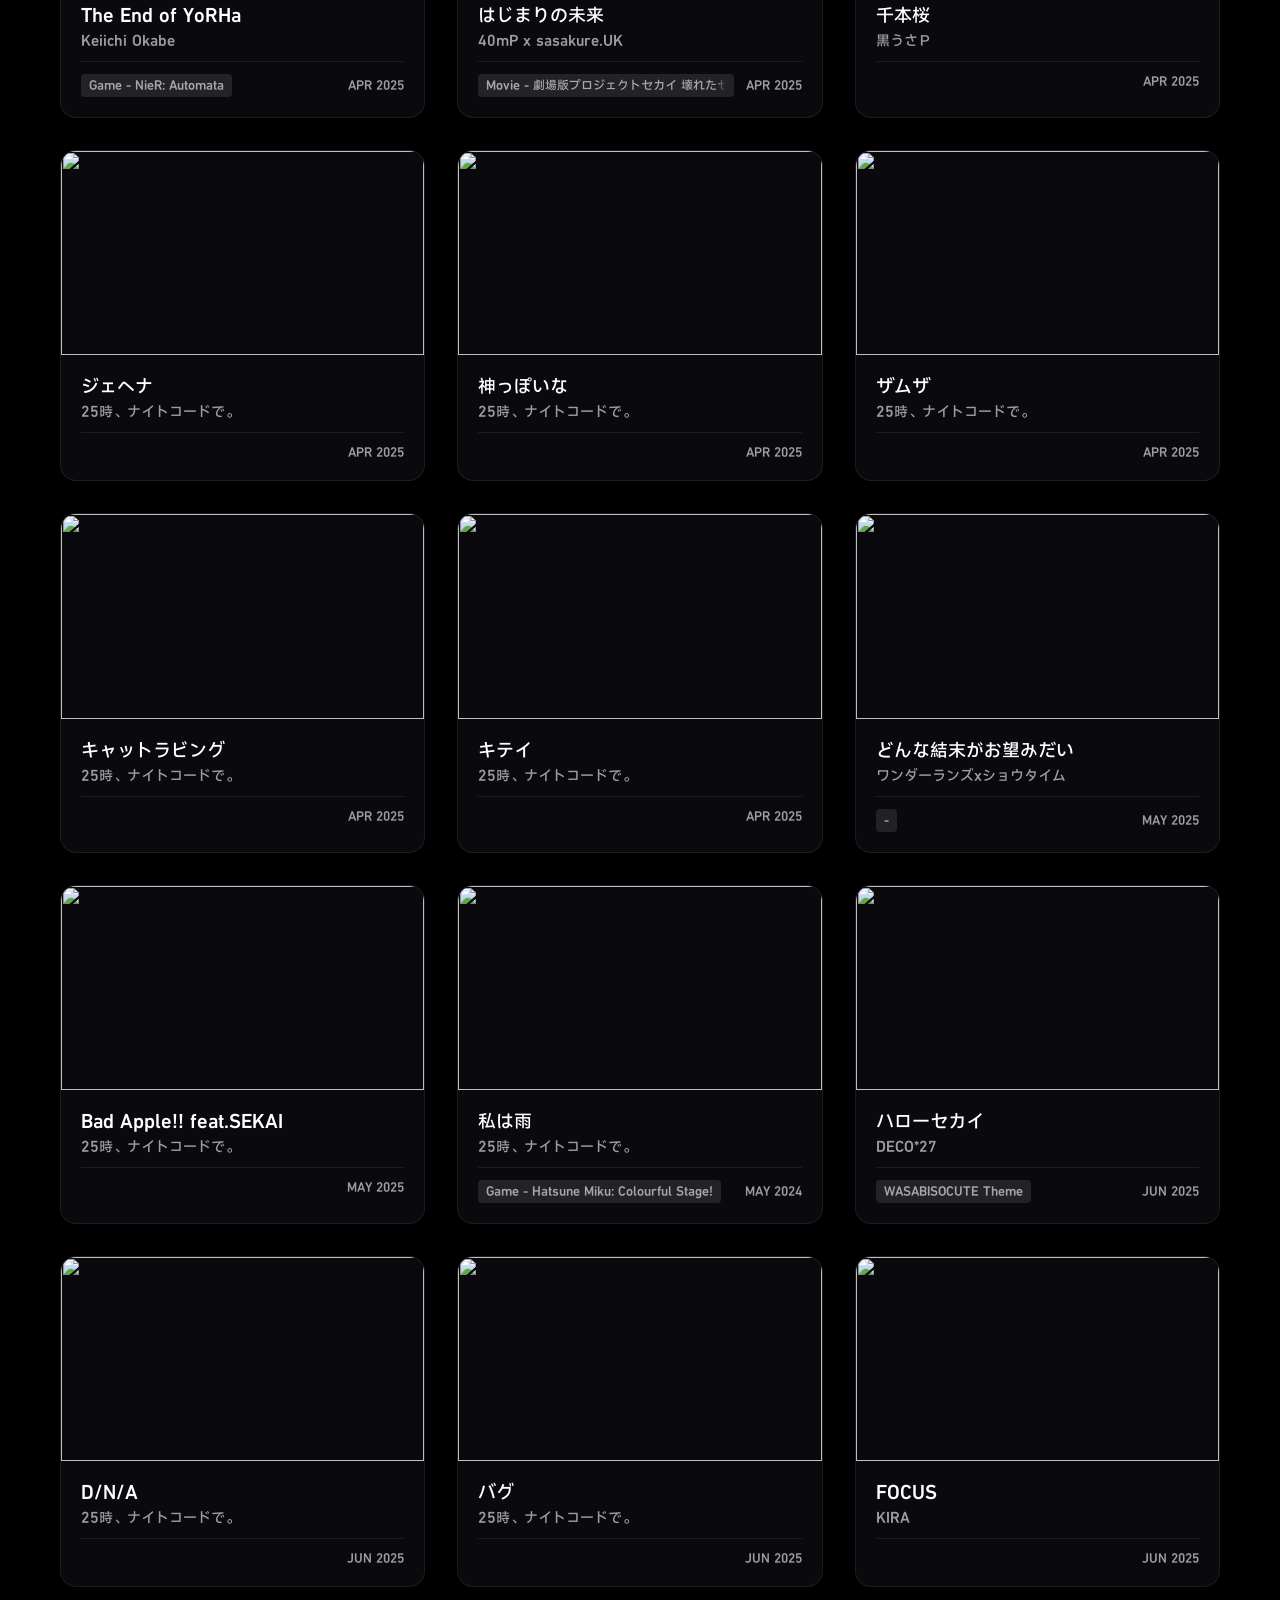
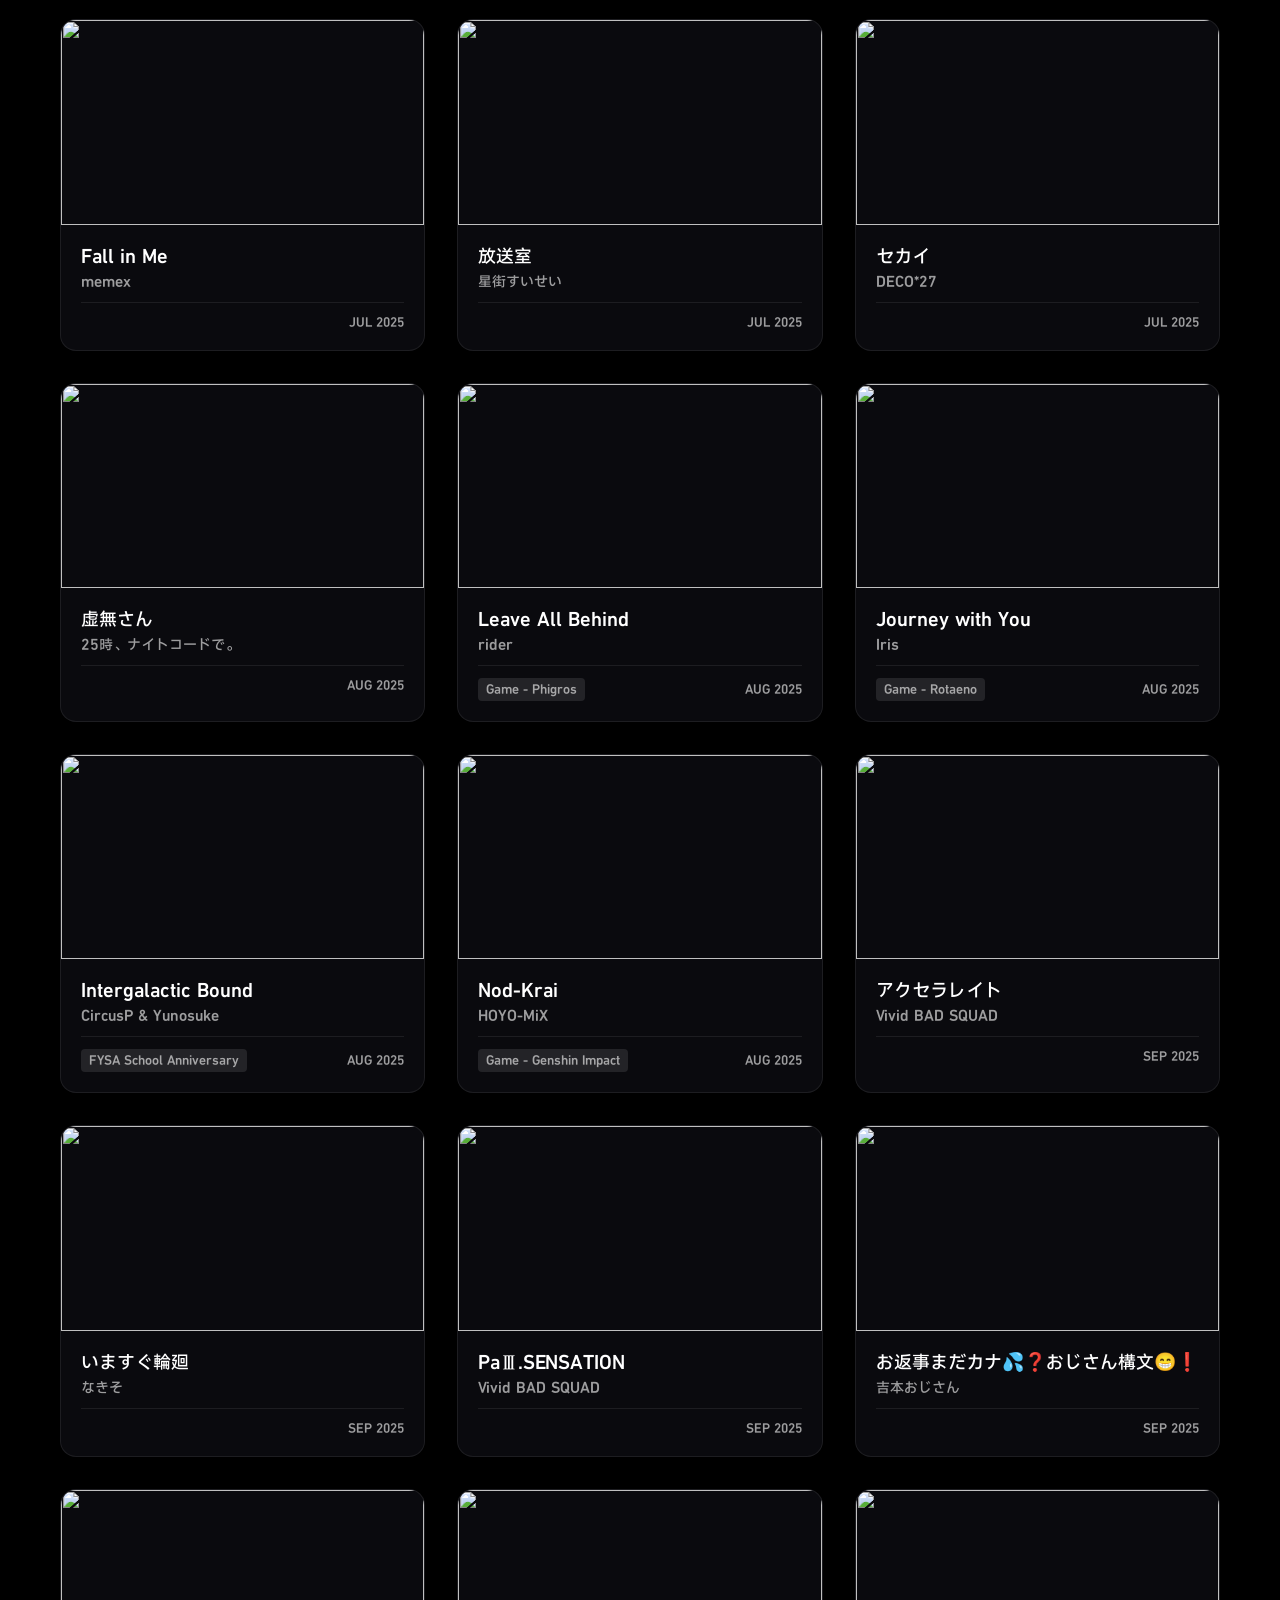
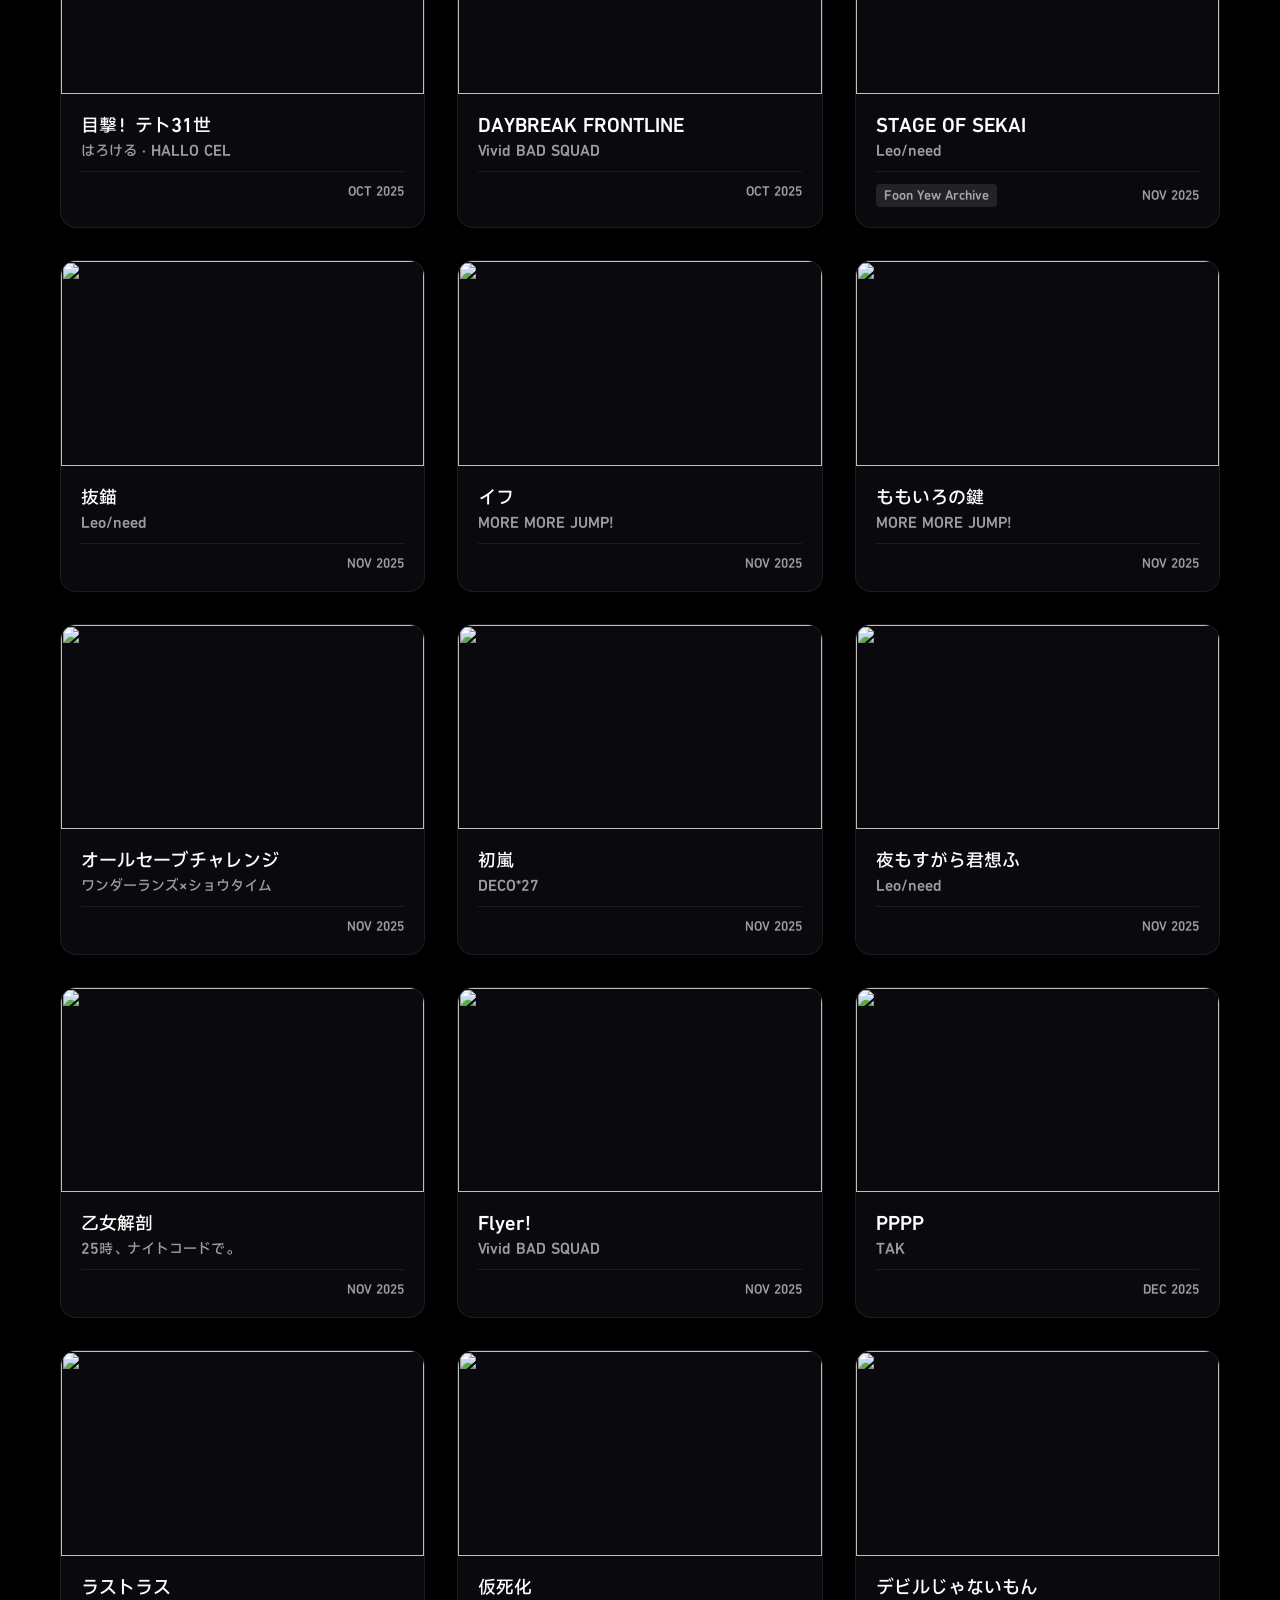
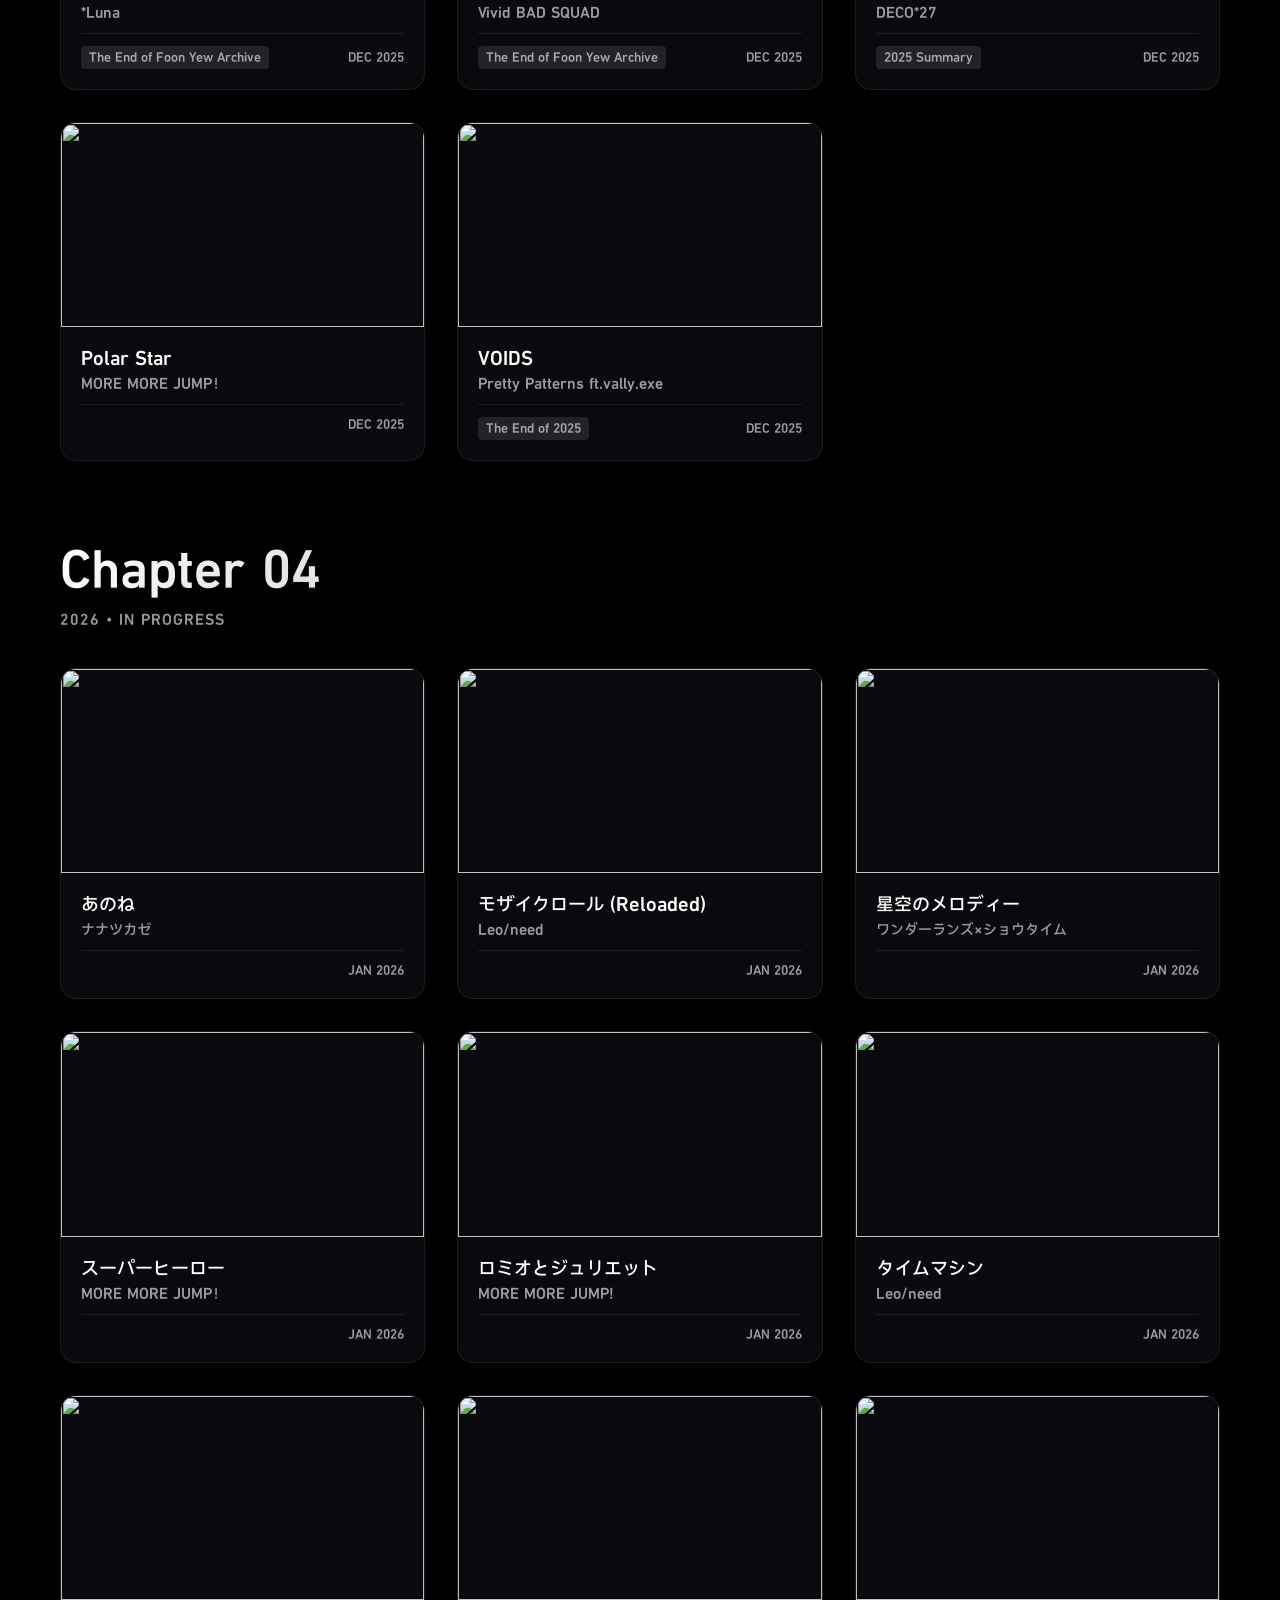
==== commit dbfe4a0a: "Add files via upload" ====
--- a/index.html
+++ b/index.html
@@ -14,11 +14,16 @@
     <link href="https://cdnjs.cloudflare.com/ajax/libs/font-awesome/6.4.0/css/all.min.css" rel="stylesheet">
 
     <link rel="stylesheet" href="style.css">
+    <script>
+        if ('scrollRestoration' in history) {
+            history.scrollRestoration = 'manual';
+        }
+    </script>
 </head>
 
 <body>
     <header>
-        <a href="index.html" class="logo">
+        <a href="index.html" class="logo" onclick="if (location.pathname.endsWith('index.html') || location.pathname.endsWith('/')) { event.preventDefault(); scrollToChapter01('smooth'); }">
             <i class="fa-solid fa-compact-disc"></i> WASABISOCUTE Music Collection
         </a>
         <div class="header-actions">
@@ -344,6 +349,38 @@
         }
         renderGrid();
 
+        function scrollToChapter01(behavior = 'instant') {
+            const ch1 = document.getElementById('section-ch1');
+            if (!ch1) return;
+            const headerOffset = 85;
+            const targetPos = ch1.getBoundingClientRect().top + window.scrollY - headerOffset;
+            window.scrollTo({
+                top: Math.max(0, targetPos),
+                behavior: behavior
+            });
+        }
+
+        let hasUserScrolled = false;
+        const markUserScrolled = () => { hasUserScrolled = true; };
+        window.addEventListener('wheel', markUserScrolled, { passive: true, once: true });
+        window.addEventListener('touchmove', markUserScrolled, { passive: true, once: true });
+        window.addEventListener('keydown', (e) => {
+            if (['ArrowDown', 'ArrowUp', 'PageDown', 'PageUp', 'Space', 'Home', 'End'].includes(e.key)) {
+                hasUserScrolled = true;
+            }
+        }, { passive: true });
+
+        if (!window.location.hash || window.location.hash === '#section-ch1') {
+            scrollToChapter01('instant');
+            requestAnimationFrame(() => scrollToChapter01('instant'));
+            setTimeout(() => {
+                if (!hasUserScrolled) scrollToChapter01('instant');
+            }, 60);
+            window.addEventListener('load', () => {
+                if (!hasUserScrolled) scrollToChapter01('instant');
+            });
+        }
+
         function updateAllGridMarquees() {
             document.querySelectorAll('.marquee-target').forEach(updateMarquee);
         }
@@ -354,6 +391,18 @@
         let currentTrackId = 0;
         let playerTimeout;
         let loopMode = 0; // 0: Stop After Current, 1: Sequence, 2: Loop One, 3: Loop All
+
+        const savedVolumeSetting = localStorage.getItem('setting-volume');
+        const initialVolume = savedVolumeSetting !== null ? Math.max(0, Math.min(100, parseInt(savedVolumeSetting, 10))) : 100;
+        const savedPrevVolume = localStorage.getItem('setting-previous-volume');
+        let previousVolume = savedPrevVolume !== null ? Math.max(1, Math.min(100, parseInt(savedPrevVolume, 10))) : (initialVolume > 0 ? initialVolume : 100);
+        let isMuted = (initialVolume === 0);
+
+        const initialVolumeSlider = document.getElementById('volume-slider');
+        if (initialVolumeSlider) {
+            initialVolumeSlider.value = initialVolume;
+        }
+        updateVolumeIcon(initialVolume);
 
         function onYouTubeIframeAPIReady() {
             player = new YT.Player('youtube-player', {
@@ -666,6 +715,10 @@
 
         function onPlayerReady(event) {
             isPlayerReady = true;
+            if (player && typeof player.setVolume === 'function') {
+                const vol = parseInt(document.getElementById('volume-slider')?.value || initialVolume, 10);
+                player.setVolume(vol);
+            }
         }
 
         function onPlayerStateChange(event) {
@@ -834,14 +887,22 @@
             setTimeout(handleHashChangeOnLoad, 50);
         }
 
+        function removeTrackHash() {
+            if (window.location.hash) {
+                history.replaceState(null, '', window.location.href.split('#')[0]);
+            }
+        }
+
         function openPlayer(trackId, keepHidden = false) {
             clearTimeout(playerTimeout);
             const track = activeTracks[trackId];
             if (!track) return;
 
-            const trackHash = (track.id !== undefined && track.id !== null) ? track.id : trackId;
-            if (window.location.hash !== '#' + trackHash) {
-                history.replaceState(null, '', '#' + trackHash);
+            if (!keepHidden) {
+                const trackHash = (track.id !== undefined && track.id !== null) ? track.id : trackId;
+                if (window.location.hash !== '#' + trackHash) {
+                    history.replaceState(null, '', '#' + trackHash);
+                }
             }
 
             const toast = document.getElementById('np-toast');
@@ -912,6 +973,10 @@
             //Video Load
             if (isPlayerReady) {
                 if (!isReopening) {
+                    const currentVol = parseInt(document.getElementById('volume-slider')?.value || initialVolume, 10);
+                    if (player && typeof player.setVolume === 'function') {
+                        player.setVolume(currentVol);
+                    }
                     const loadOptions = {
                         videoId: track.ytId,
                         startSeconds: track.start || 0
@@ -932,6 +997,7 @@
             document.body.style.overflow = 'auto';
             document.getElementById('np-options-menu').classList.remove('active'); // ensure menu closes
             document.getElementById('np-trans-menu').classList.remove('active'); // ensure menu closes
+            removeTrackHash();
 
             if (currentTrackId !== undefined && isPlayerReady) {
                 const track = activeTracks[currentTrackId];
@@ -1445,42 +1511,54 @@
             }
         }
 
-        let previousVolume = 100;
-        let isMuted = false;
-
-        function changeVolume(value) {
-            if (player && isPlayerReady) {
-                player.setVolume(value);
-            }
+        function updateVolumeIcon(value) {
             const volumeBtnIcon = document.querySelector('#volume-btn i');
+            if (!volumeBtnIcon) return;
             if (value == 0) {
                 volumeBtnIcon.className = 'fa-solid fa-volume-xmark';
-                isMuted = true;
             } else if (value < 50) {
                 volumeBtnIcon.className = 'fa-solid fa-volume-low';
-                isMuted = false;
-                previousVolume = value;
             } else {
                 volumeBtnIcon.className = 'fa-solid fa-volume-high';
+            }
+        }
+
+        function changeVolume(value) {
+            const numericValue = Math.max(0, Math.min(100, parseInt(value, 10) || 0));
+            if (player && isPlayerReady && typeof player.setVolume === 'function') {
+                player.setVolume(numericValue);
+            }
+            updateVolumeIcon(numericValue);
+            if (numericValue === 0) {
+                isMuted = true;
+            } else {
                 isMuted = false;
-                previousVolume = value;
+                previousVolume = numericValue;
+                localStorage.setItem('setting-previous-volume', numericValue);
+            }
+            localStorage.setItem('setting-volume', numericValue);
+            const slider = document.getElementById('volume-slider');
+            if (slider && parseInt(slider.value, 10) !== numericValue) {
+                slider.value = numericValue;
             }
         }
 
         function toggleMute() {
             const slider = document.getElementById('volume-slider');
             if (isMuted) {
-                changeVolume(previousVolume);
-                slider.value = previousVolume;
+                const restoreVol = previousVolume || 100;
+                changeVolume(restoreVol);
+                if (slider) slider.value = restoreVol;
             } else {
                 changeVolume(0);
-                slider.value = 0;
+                if (slider) slider.value = 0;
             }
         }
 
         function closeToast() {
             document.getElementById('np-toast').classList.remove('active');
             if (isPlayerReady) player.pauseVideo();
+            removeTrackHash();
         }
 
         function formatTime(seconds) {
@@ -1835,7 +1913,7 @@
 
                 currentTrackId = 0;
                 renderGrid();
-                window.scrollTo({ top: 0, behavior: 'instant' });
+                scrollToChapter01('instant');
             }, 550);
 
             setTimeout(() => {
--- a/style.css
+++ b/style.css
@@ -221,6 +221,10 @@
         0 0 30px red;
 }
 
+.chapter-section {
+    scroll-margin-top: 85px;
+}
+
 .chapter-title {
     font-family: 'HYQiHei', sans-serif;
     font-size: 48px;
@@ -512,13 +516,29 @@
     overflow: hidden;
 }
 
+@property --marquee-fade-ratio {
+    syntax: '<number>';
+    inherits: false;
+    initial-value: 0;
+}
+
 .marquee-text {
     display: inline-block;
+    flex-shrink: 0;
+}
+
+.marquee-spacer {
+    display: inline-block;
+    width: 48px;
+    flex-shrink: 0;
 }
 
 .marquee-content {
-    display: inline-block;
+    display: inline-flex;
+    align-items: center;
     white-space: nowrap;
+    will-change: transform;
+    transform: translateZ(0);
 }
 
 .marquee .marquee-content {
@@ -526,15 +546,86 @@
 }
 
 .marquee {
-    -webkit-mask-image: linear-gradient(to right, transparent, black 5%, black 95%, transparent);
-    mask-image: linear-gradient(to right, transparent, black 5%, black 95%, transparent);
+    --fade-width: 20px;
+    --marquee-fade-ratio: 0;
+    -webkit-mask-image: linear-gradient(
+        to right,
+        transparent 0px,
+        rgba(0, 0, 0, 0.15) calc(var(--fade-width) * var(--marquee-fade-ratio) * 0.2),
+        rgba(0, 0, 0, 0.55) calc(var(--fade-width) * var(--marquee-fade-ratio) * 0.55),
+        rgba(0, 0, 0, 0.88) calc(var(--fade-width) * var(--marquee-fade-ratio) * 0.82),
+        black calc(var(--fade-width) * var(--marquee-fade-ratio)),
+        black calc(100% - var(--fade-width)),
+        rgba(0, 0, 0, 0.88) calc(100% - var(--fade-width) * 0.82),
+        rgba(0, 0, 0, 0.55) calc(100% - var(--fade-width) * 0.55),
+        rgba(0, 0, 0, 0.15) calc(100% - var(--fade-width) * 0.2),
+        transparent 100%
+    );
+    mask-image: linear-gradient(
+        to right,
+        transparent 0px,
+        rgba(0, 0, 0, 0.15) calc(var(--fade-width) * var(--marquee-fade-ratio) * 0.2),
+        rgba(0, 0, 0, 0.55) calc(var(--fade-width) * var(--marquee-fade-ratio) * 0.55),
+        rgba(0, 0, 0, 0.88) calc(var(--fade-width) * var(--marquee-fade-ratio) * 0.82),
+        black calc(var(--fade-width) * var(--marquee-fade-ratio)),
+        black calc(100% - var(--fade-width)),
+        rgba(0, 0, 0, 0.88) calc(100% - var(--fade-width) * 0.82),
+        rgba(0, 0, 0, 0.55) calc(100% - var(--fade-width) * 0.55),
+        rgba(0, 0, 0, 0.15) calc(100% - var(--fade-width) * 0.2),
+        transparent 100%
+    );
+    -webkit-mask-repeat: no-repeat;
+    mask-repeat: no-repeat;
+    -webkit-mask-size: 100% 100%;
+    mask-size: 100% 100%;
     text-overflow: clip !important;
+    animation: np-marquee-mask var(--marquee-duration, 8s) linear infinite;
+}
+
+.np-title.marquee {
+    --fade-width: 28px;
+}
+
+.np-artist.marquee {
+    --fade-width: 20px;
+}
+
+.np-toast-title.marquee {
+    --fade-width: 18px;
+}
+
+.np-toast-artist.marquee {
+    --fade-width: 14px;
+}
+
+.badge.marquee,
+.badge .marquee,
+.badge-text.marquee {
+    --fade-width: 10px;
+}
+
+@keyframes np-marquee-mask {
+    0%,
+    12% {
+        --marquee-fade-ratio: 0;
+    }
+
+    18% {
+        --marquee-fade-ratio: 1;
+    }
+
+    94% {
+        --marquee-fade-ratio: 1;
+    }
+
+    100% {
+        --marquee-fade-ratio: 0;
+    }
 }
 
 @keyframes np-marquee-left {
-
     0%,
-    15% {
+    12% {
         transform: translateX(0);
     }
 
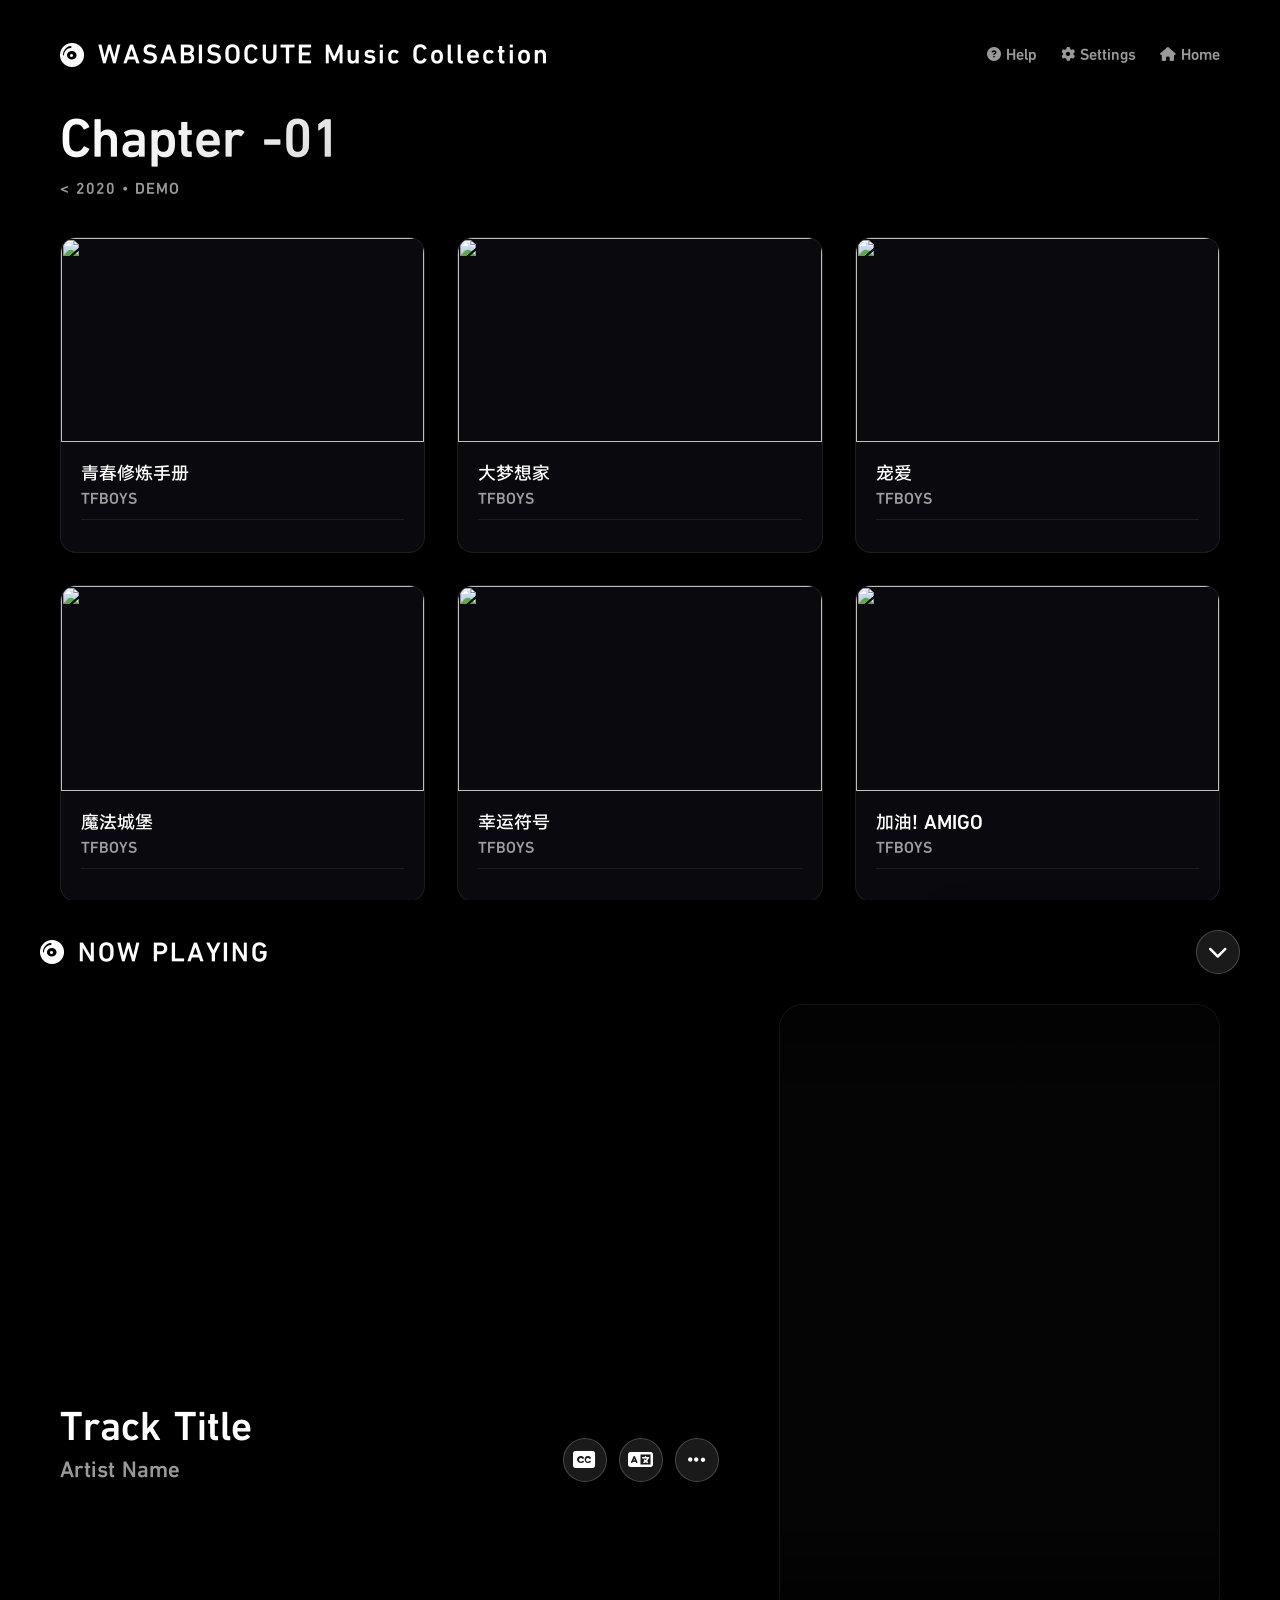
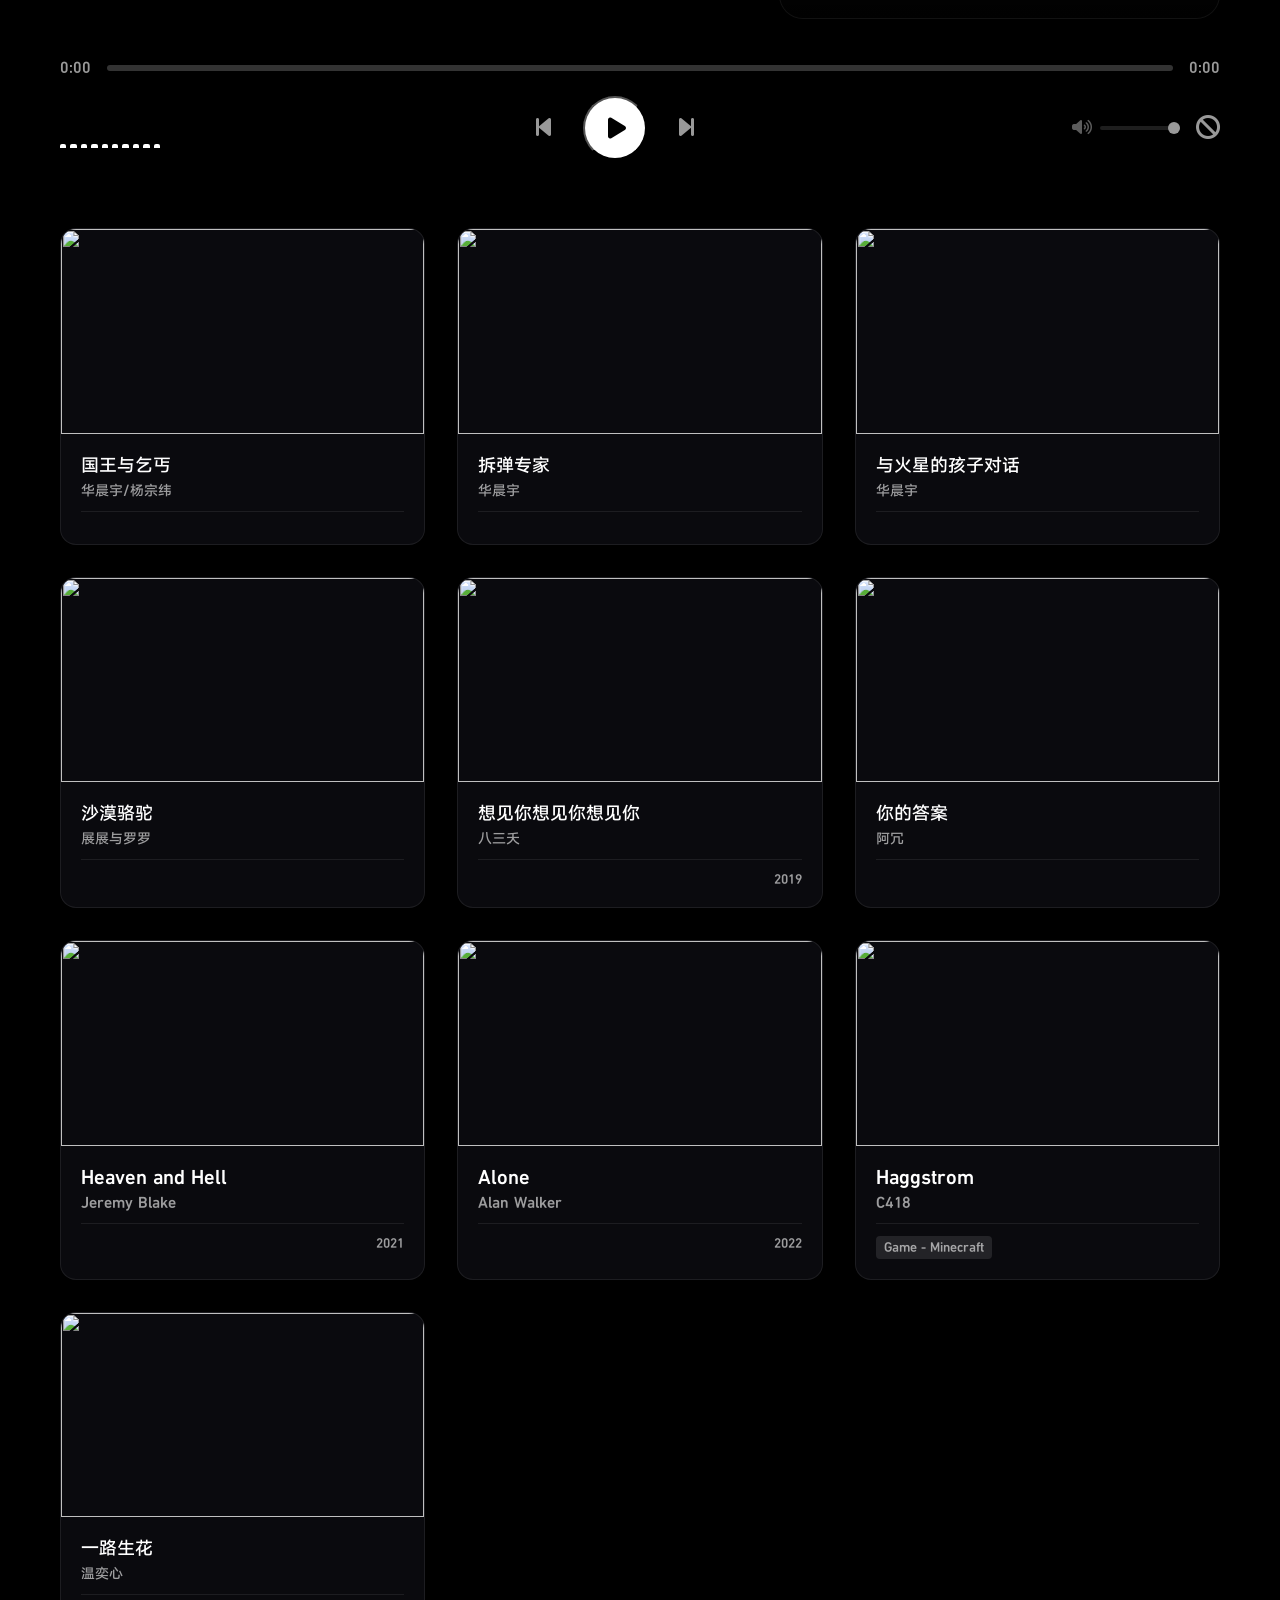
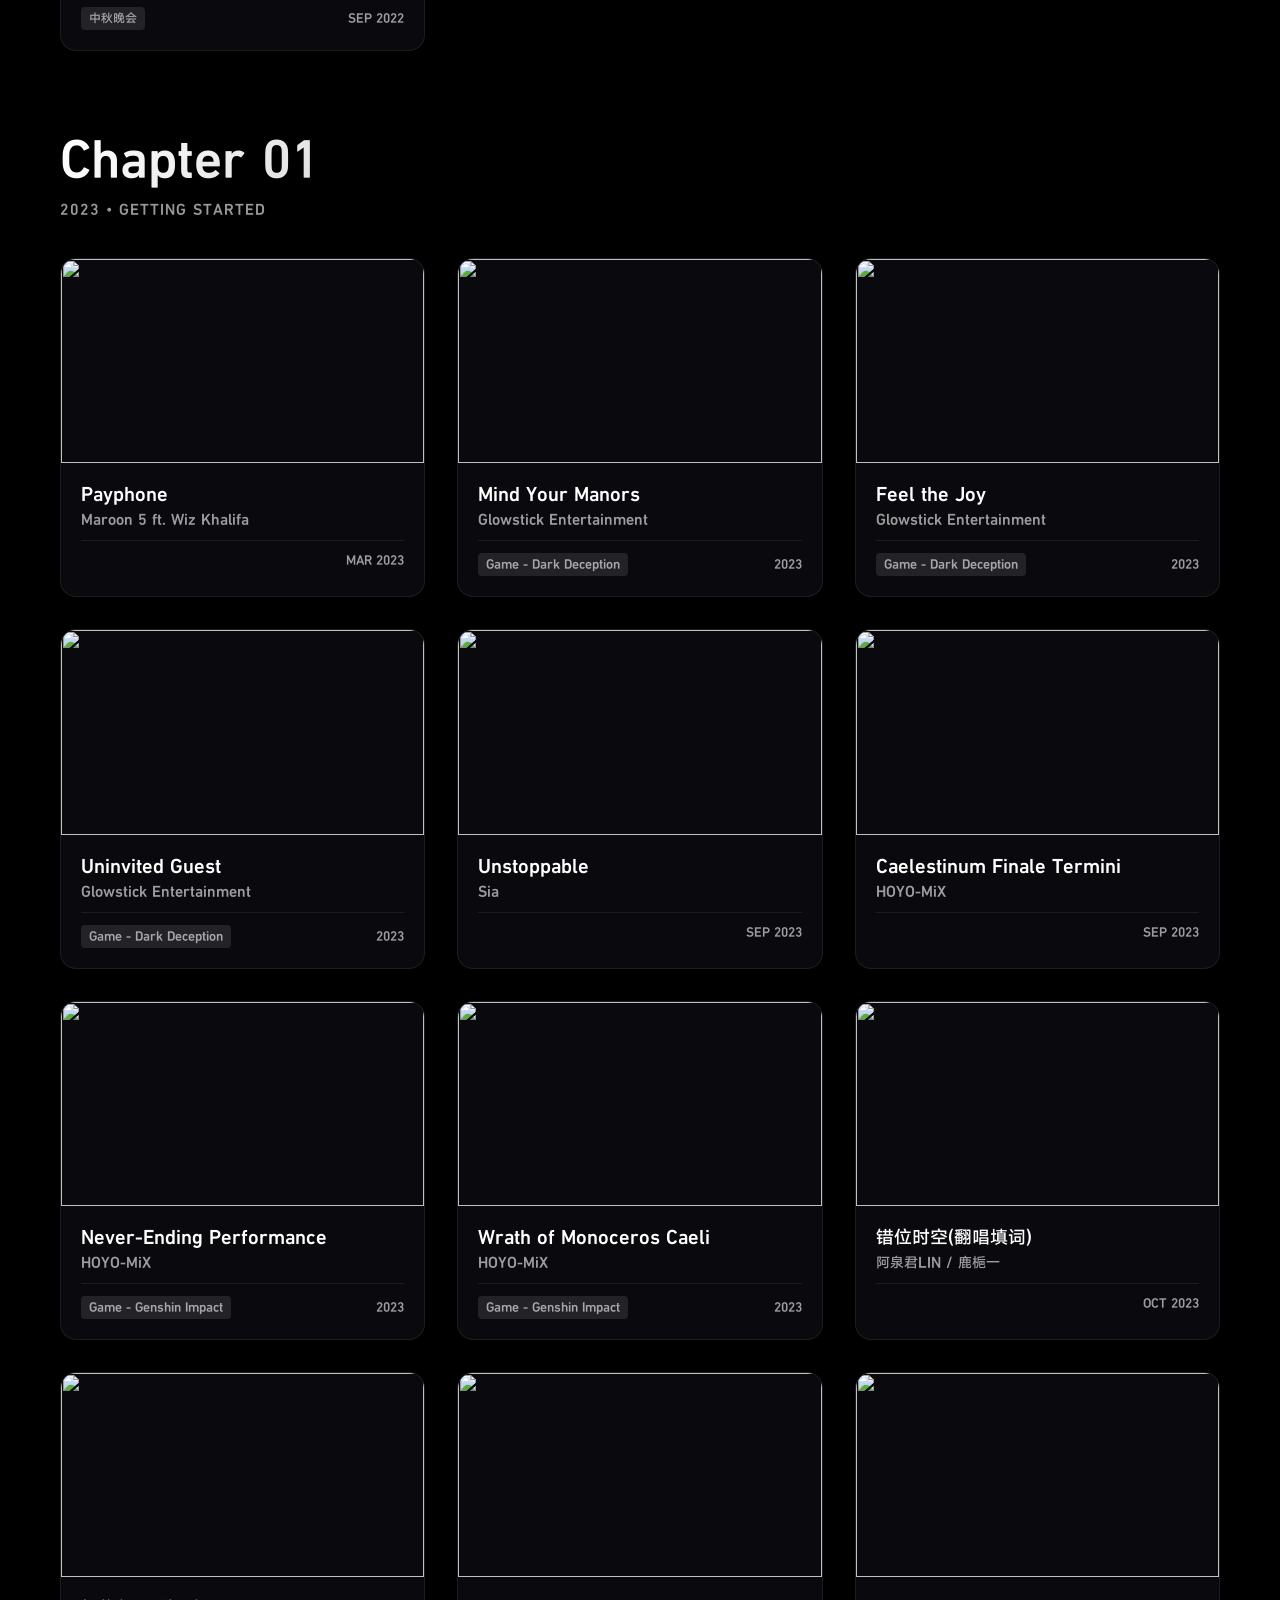
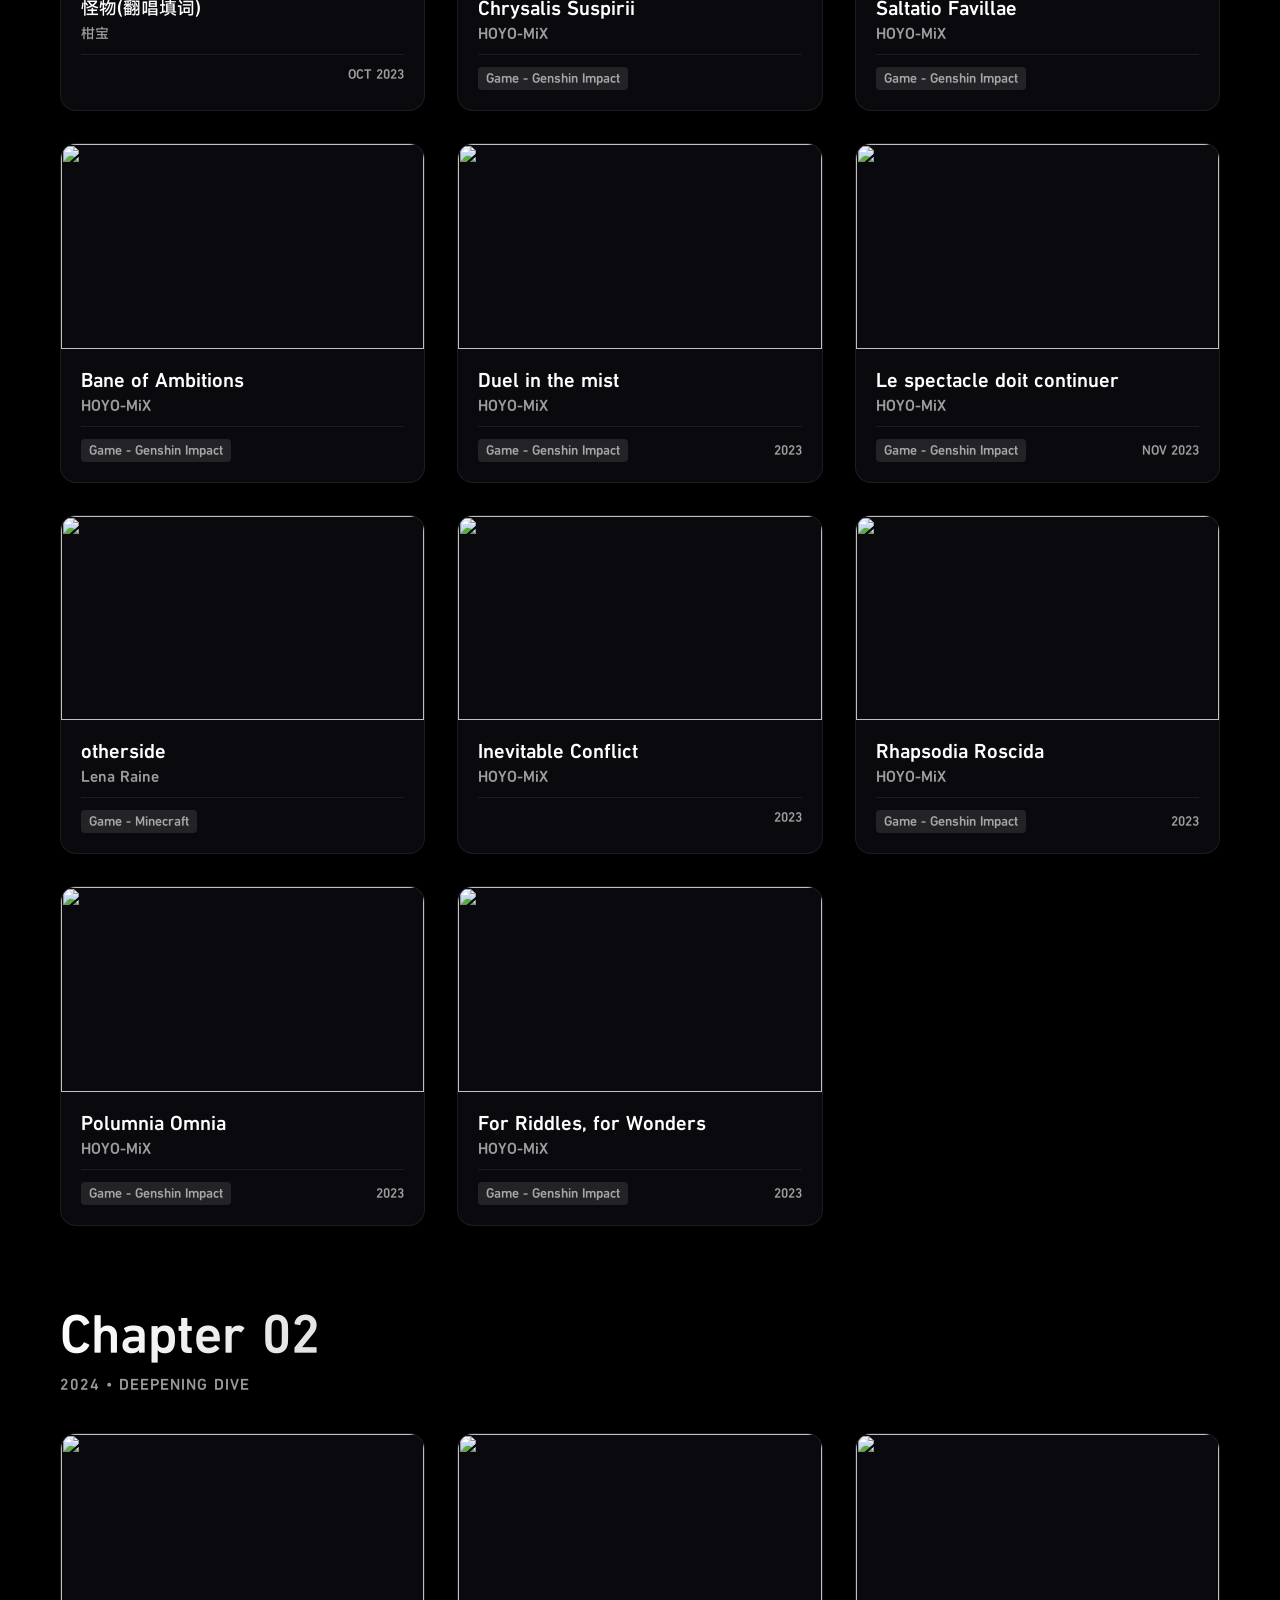
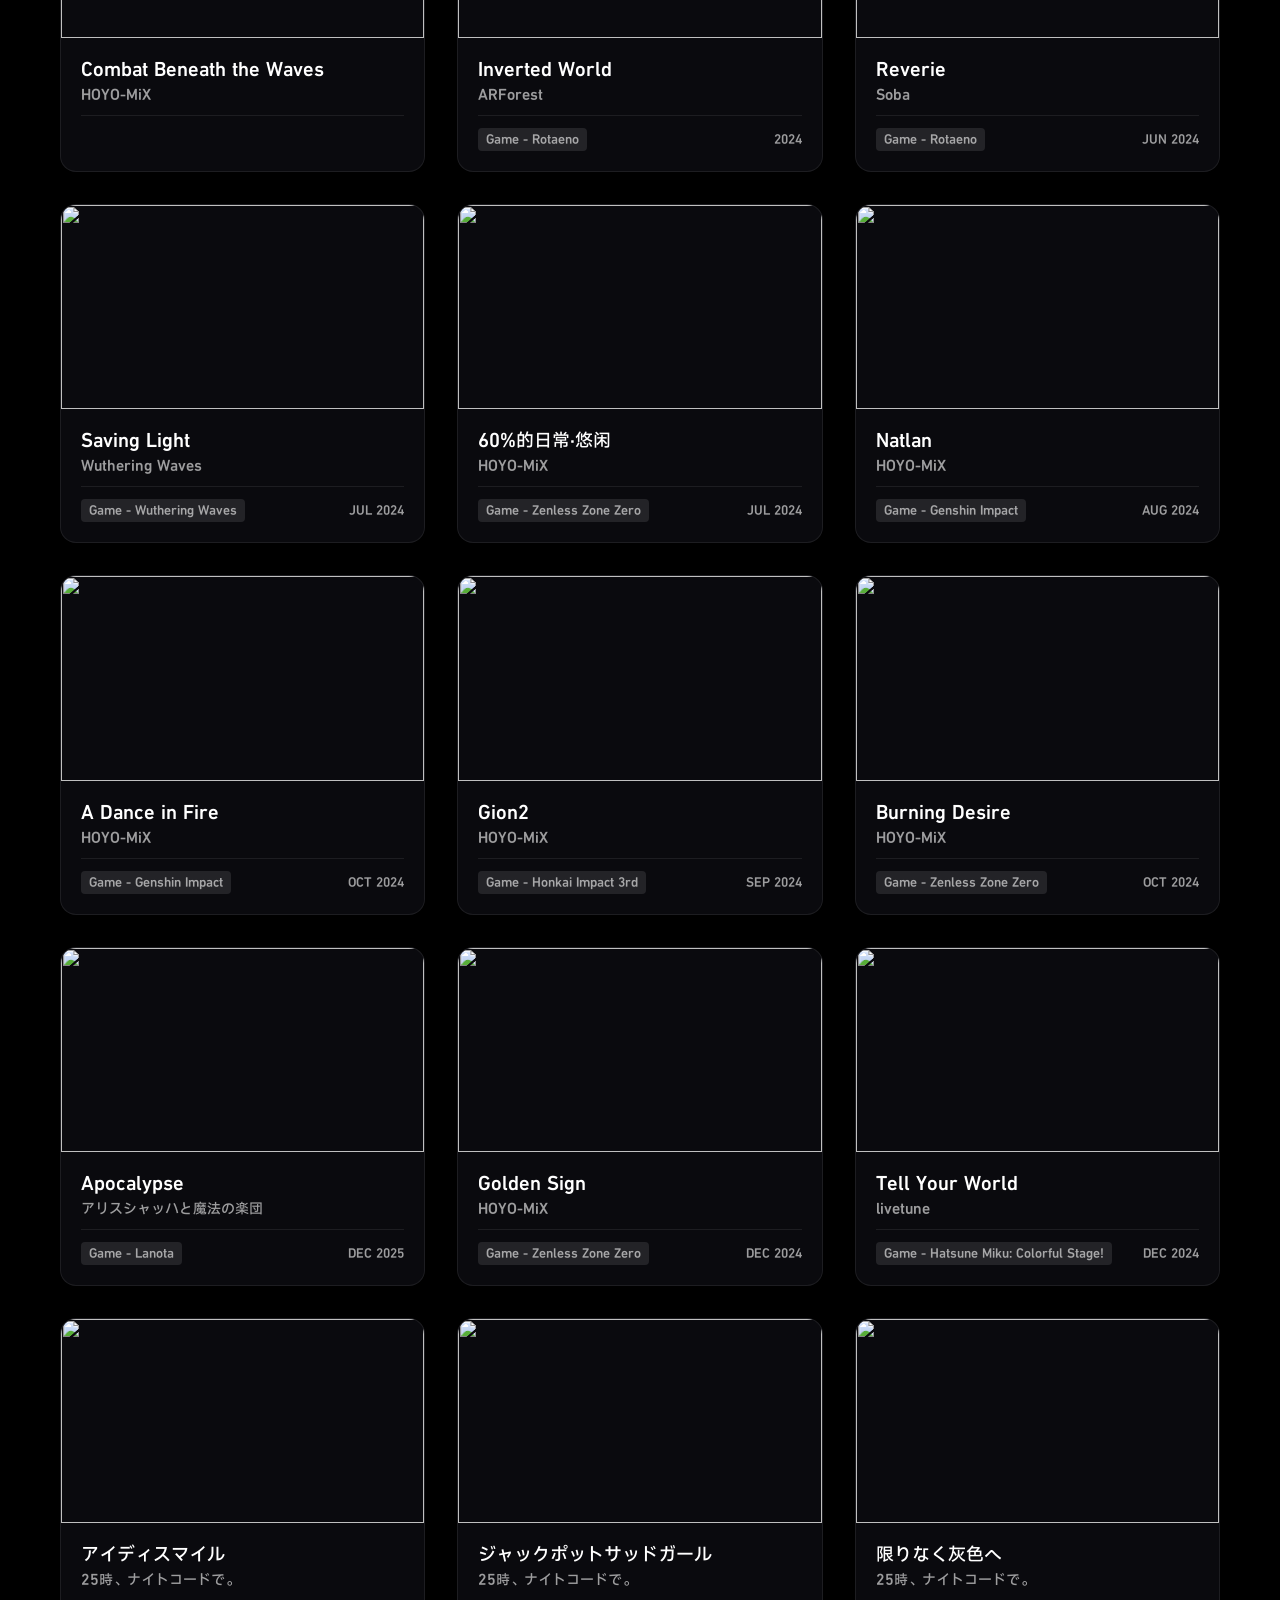
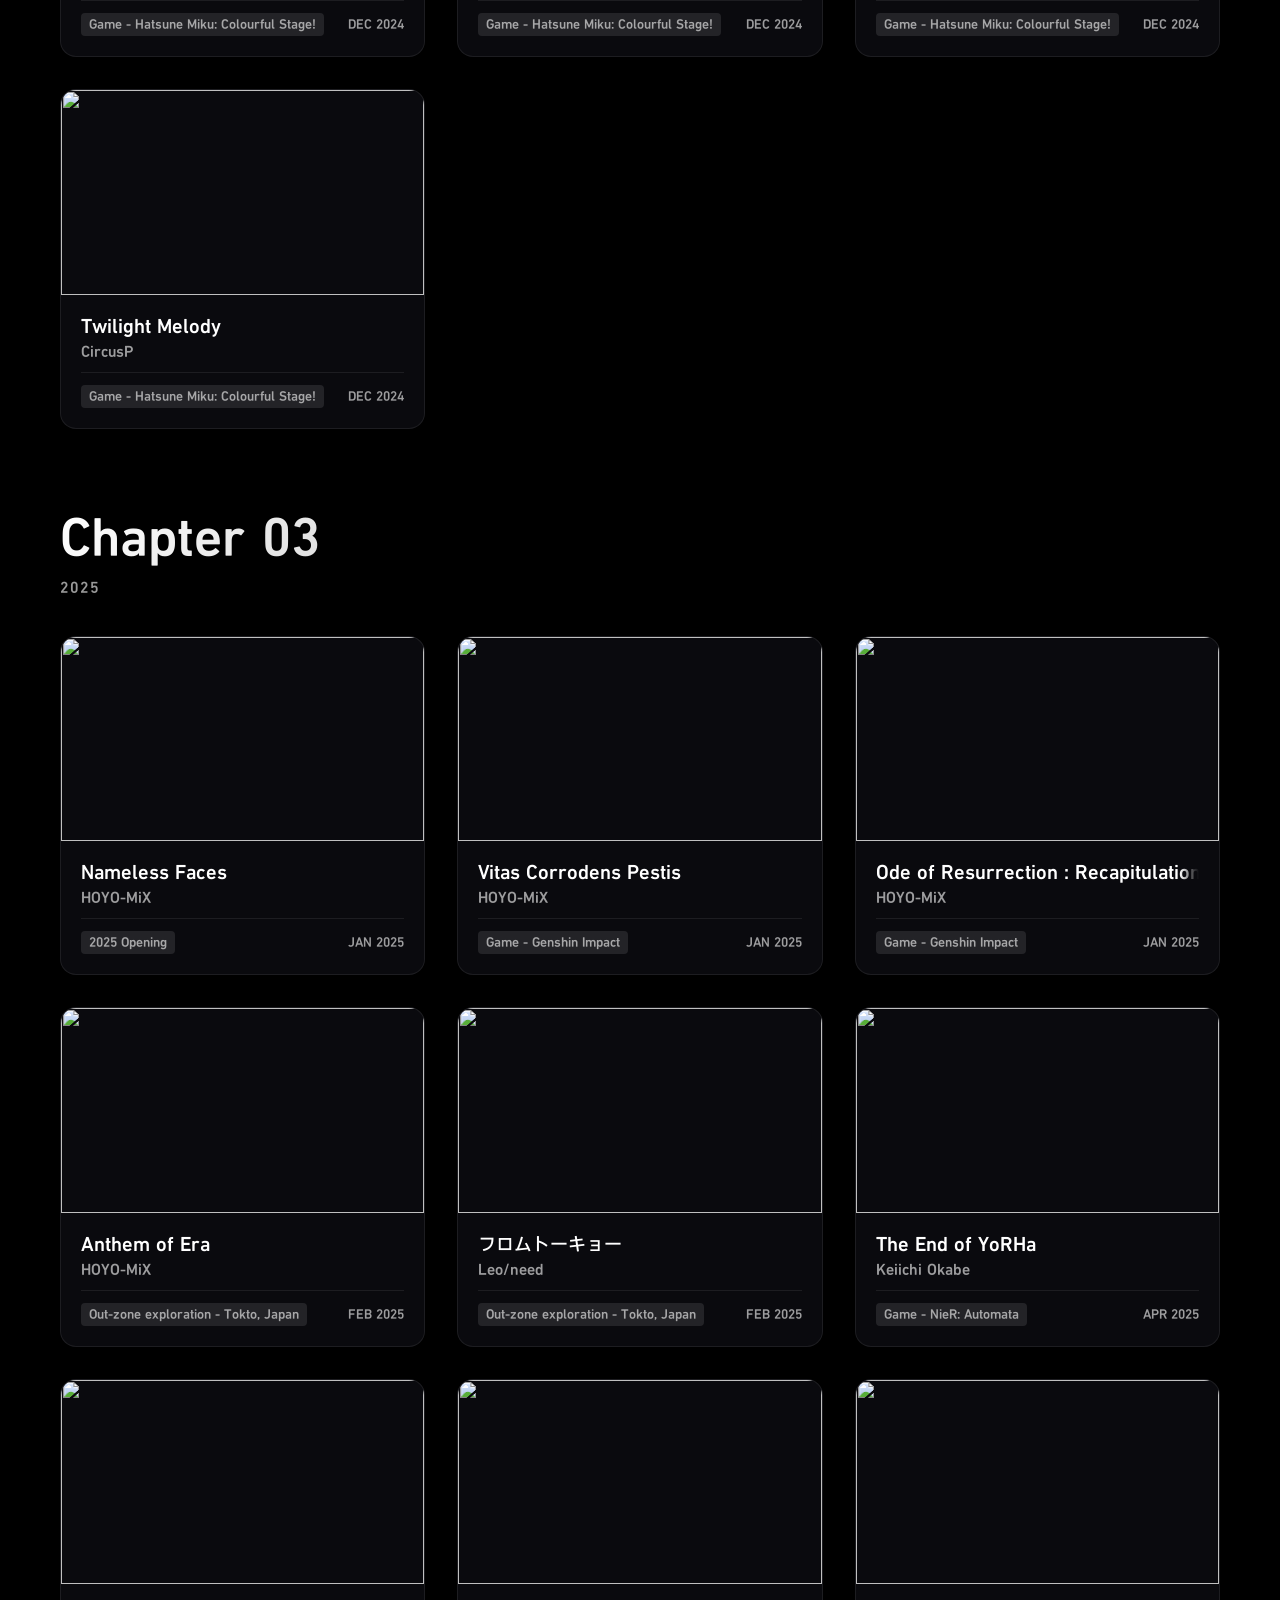
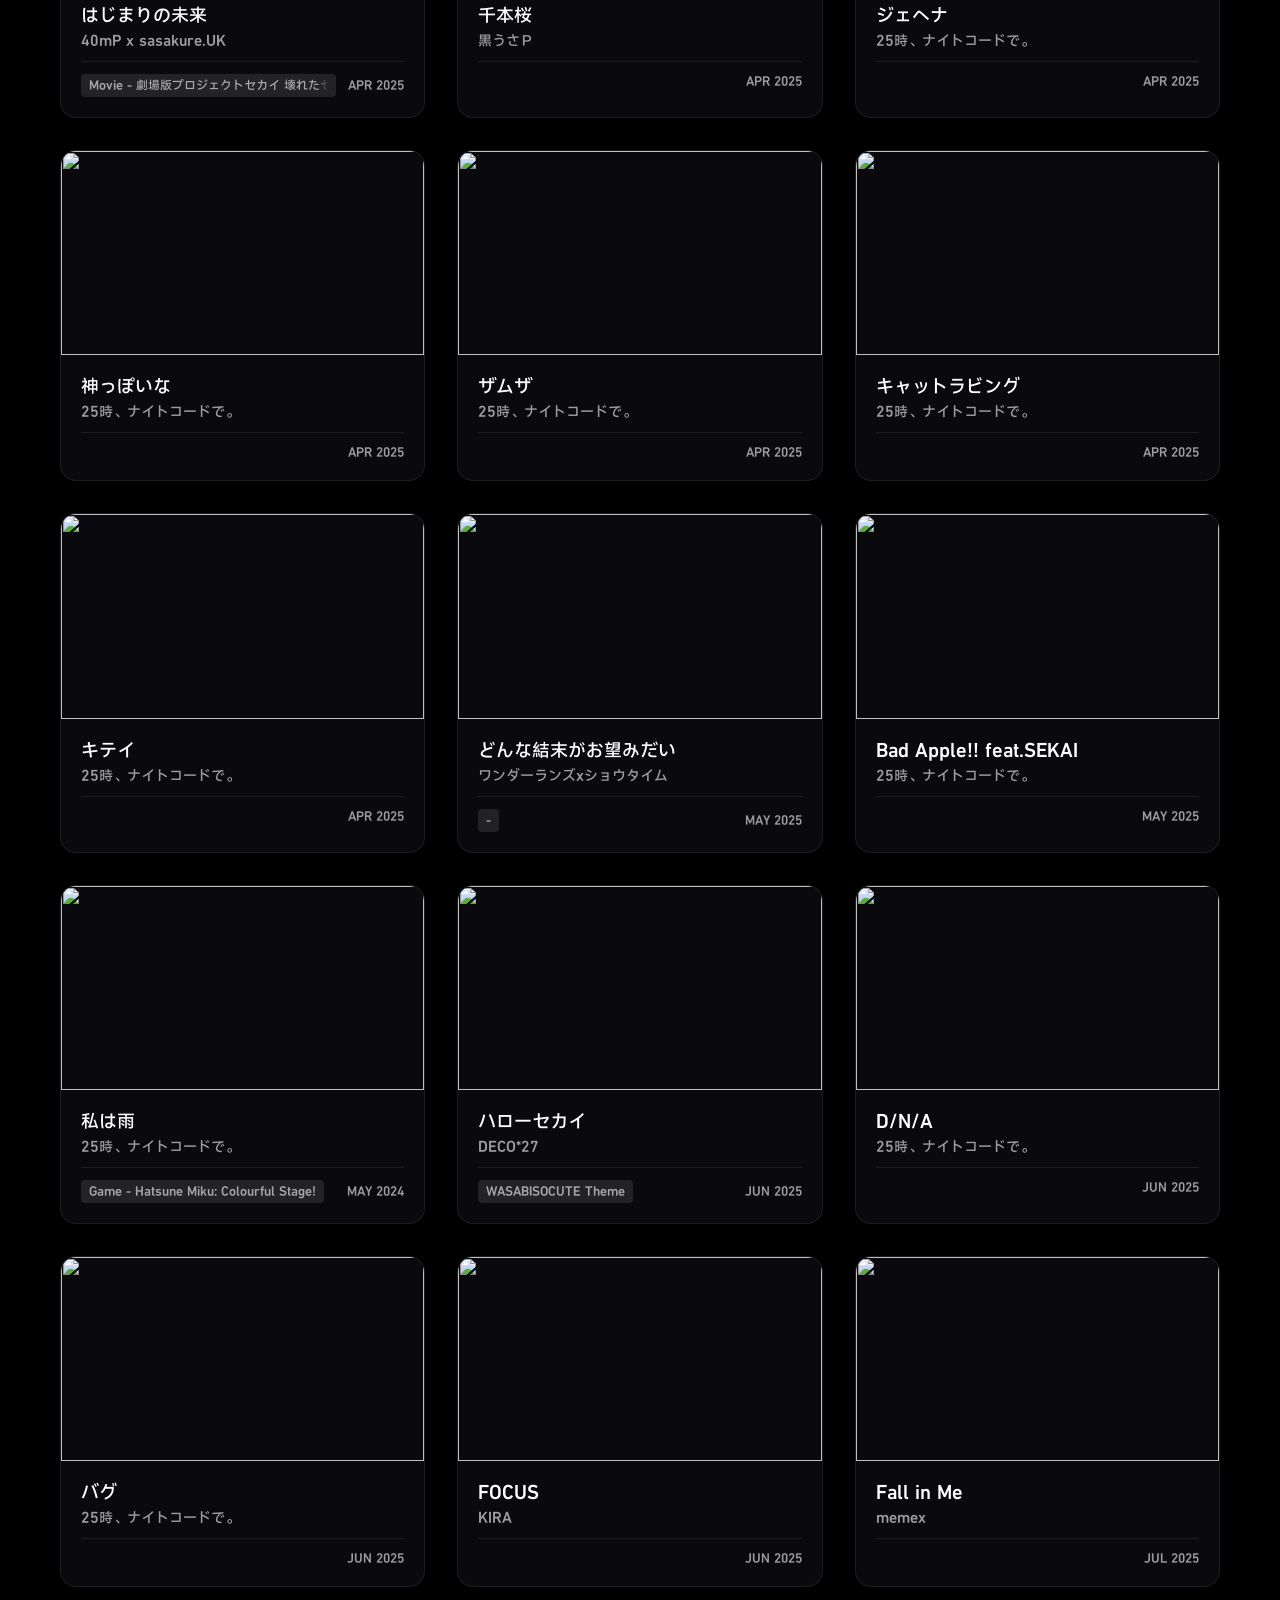
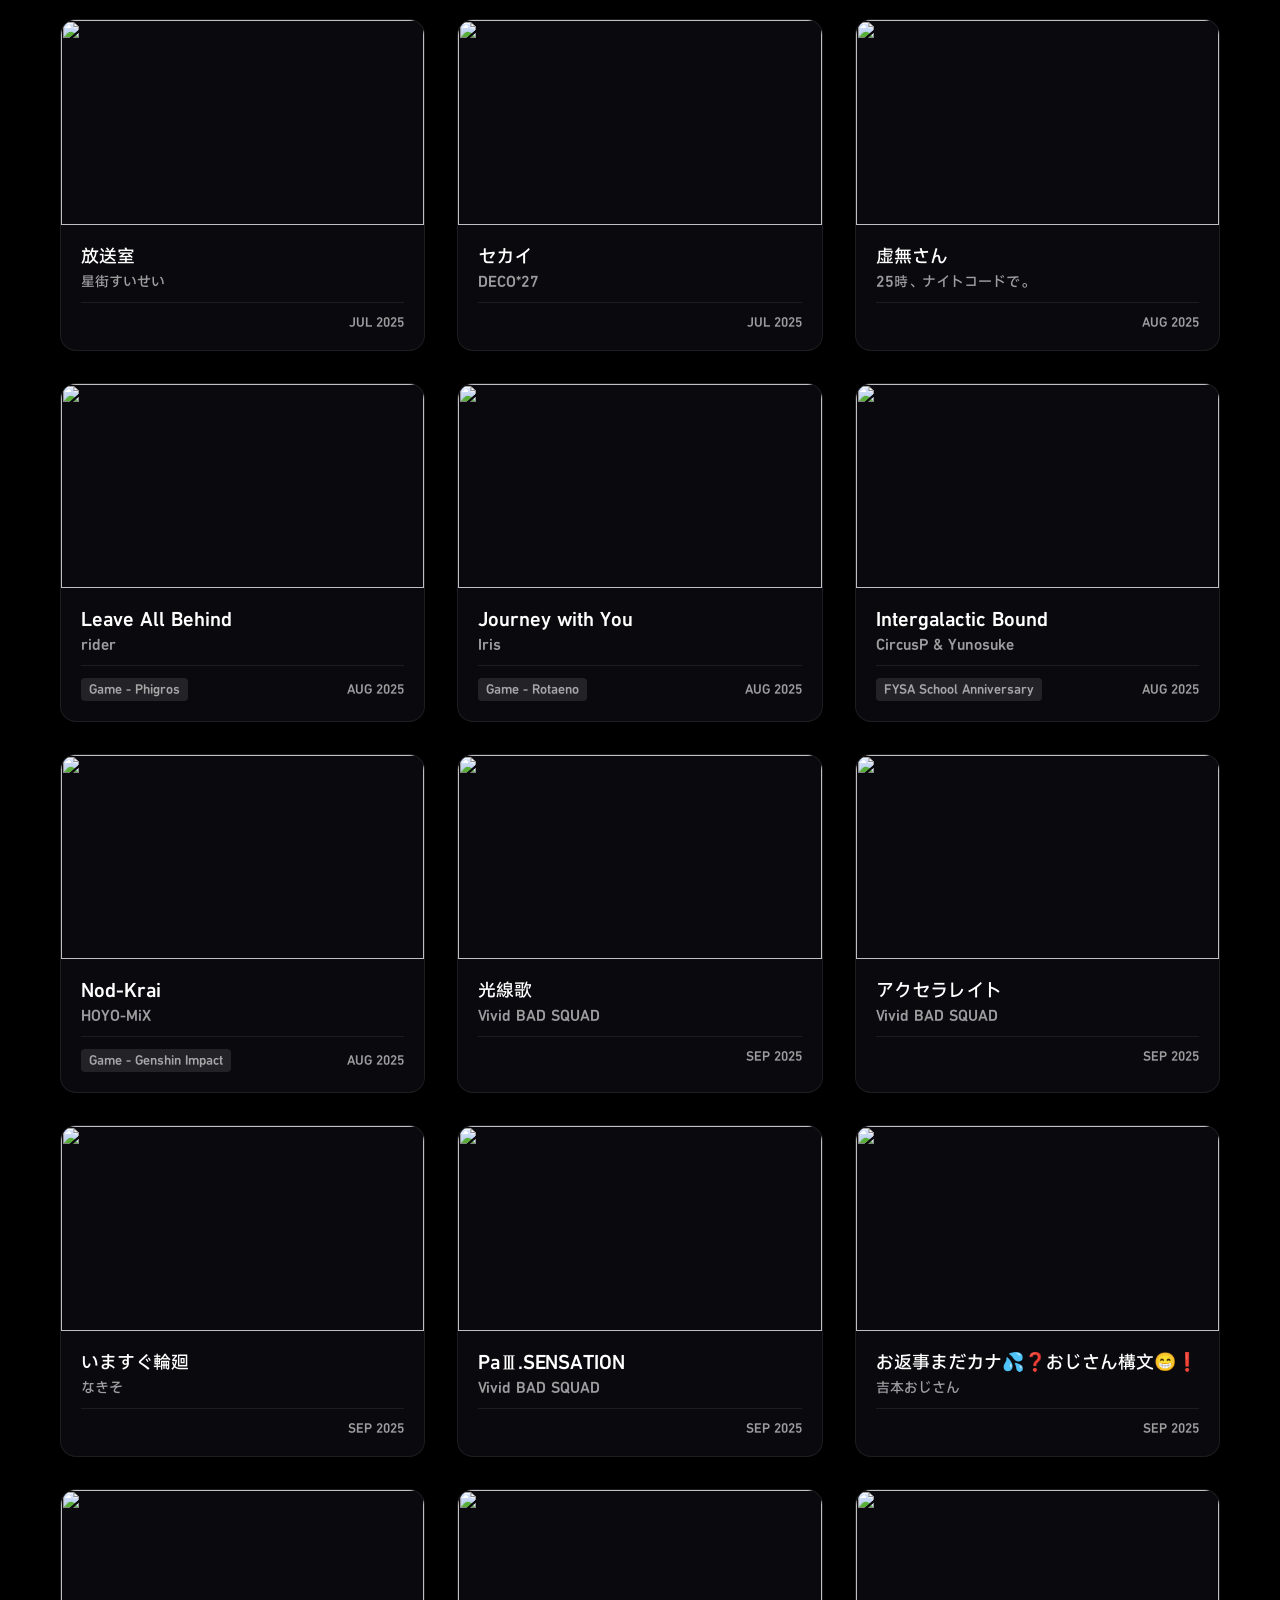
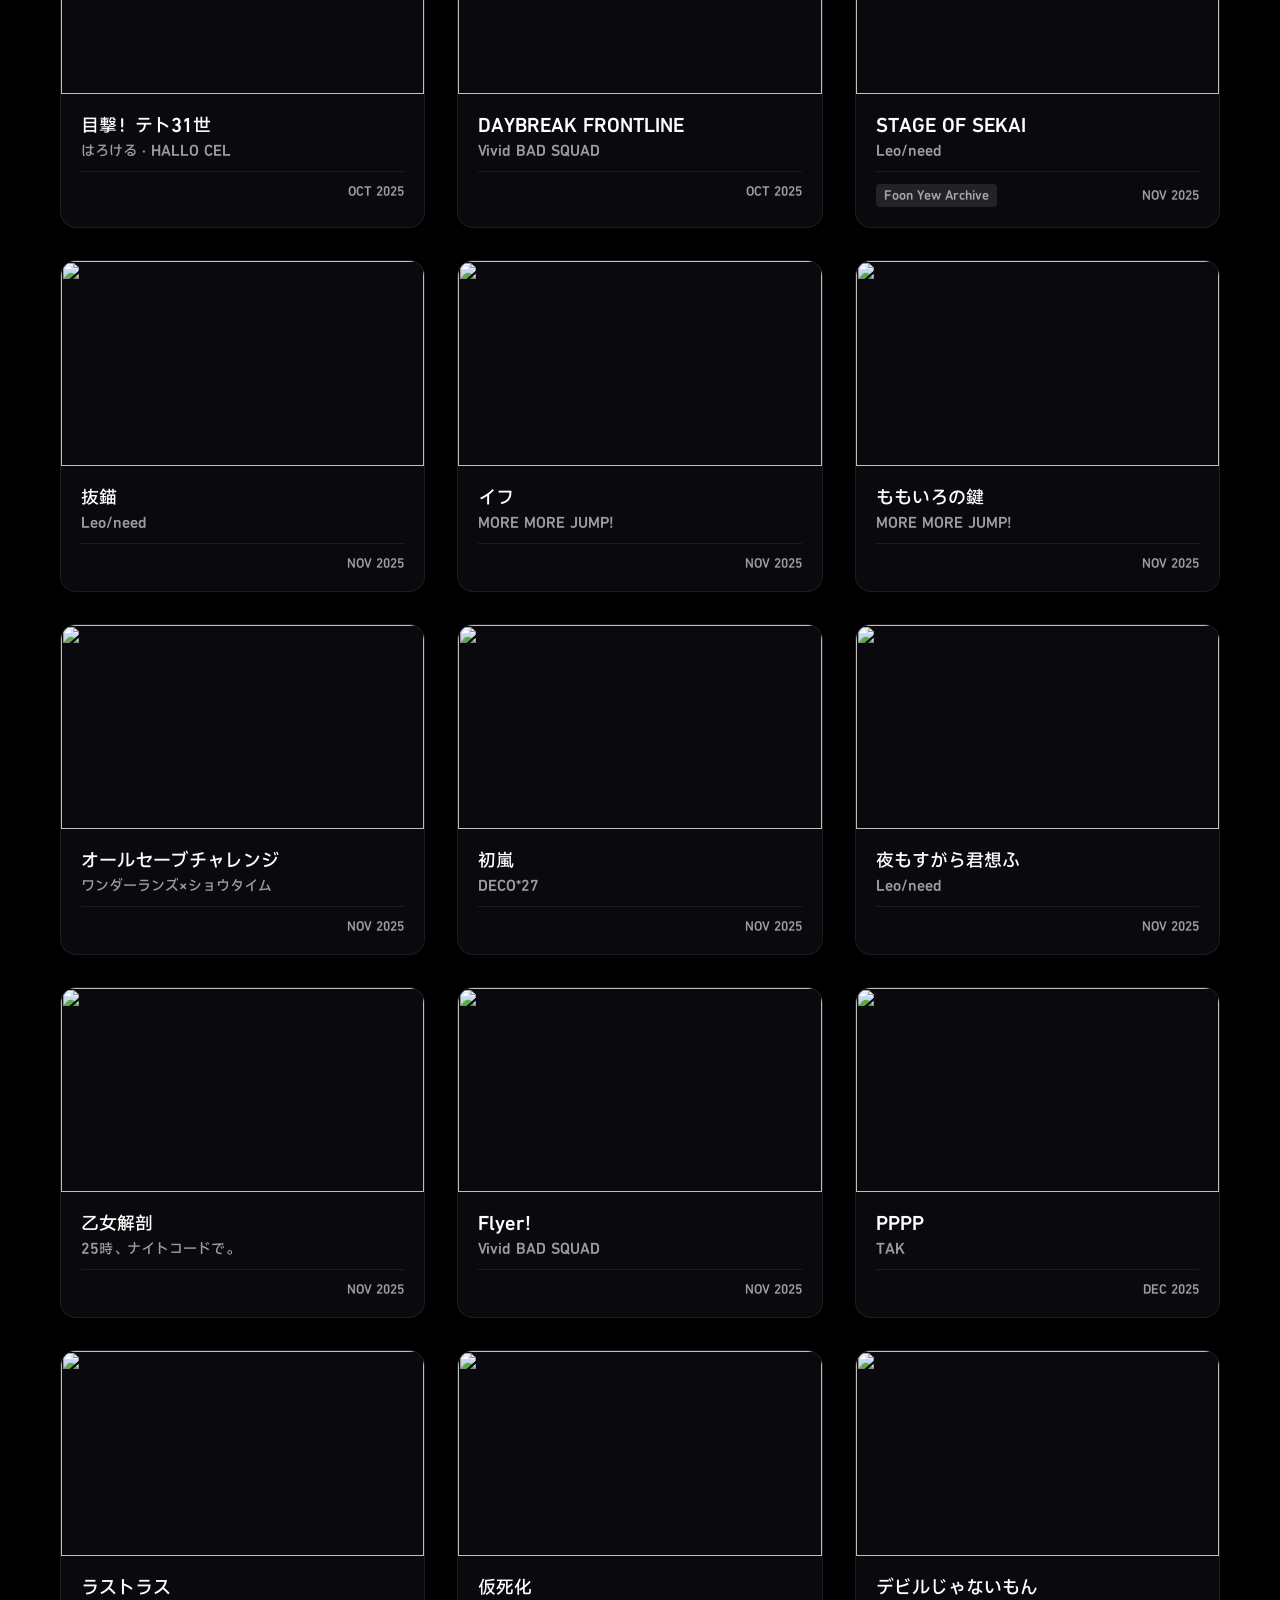
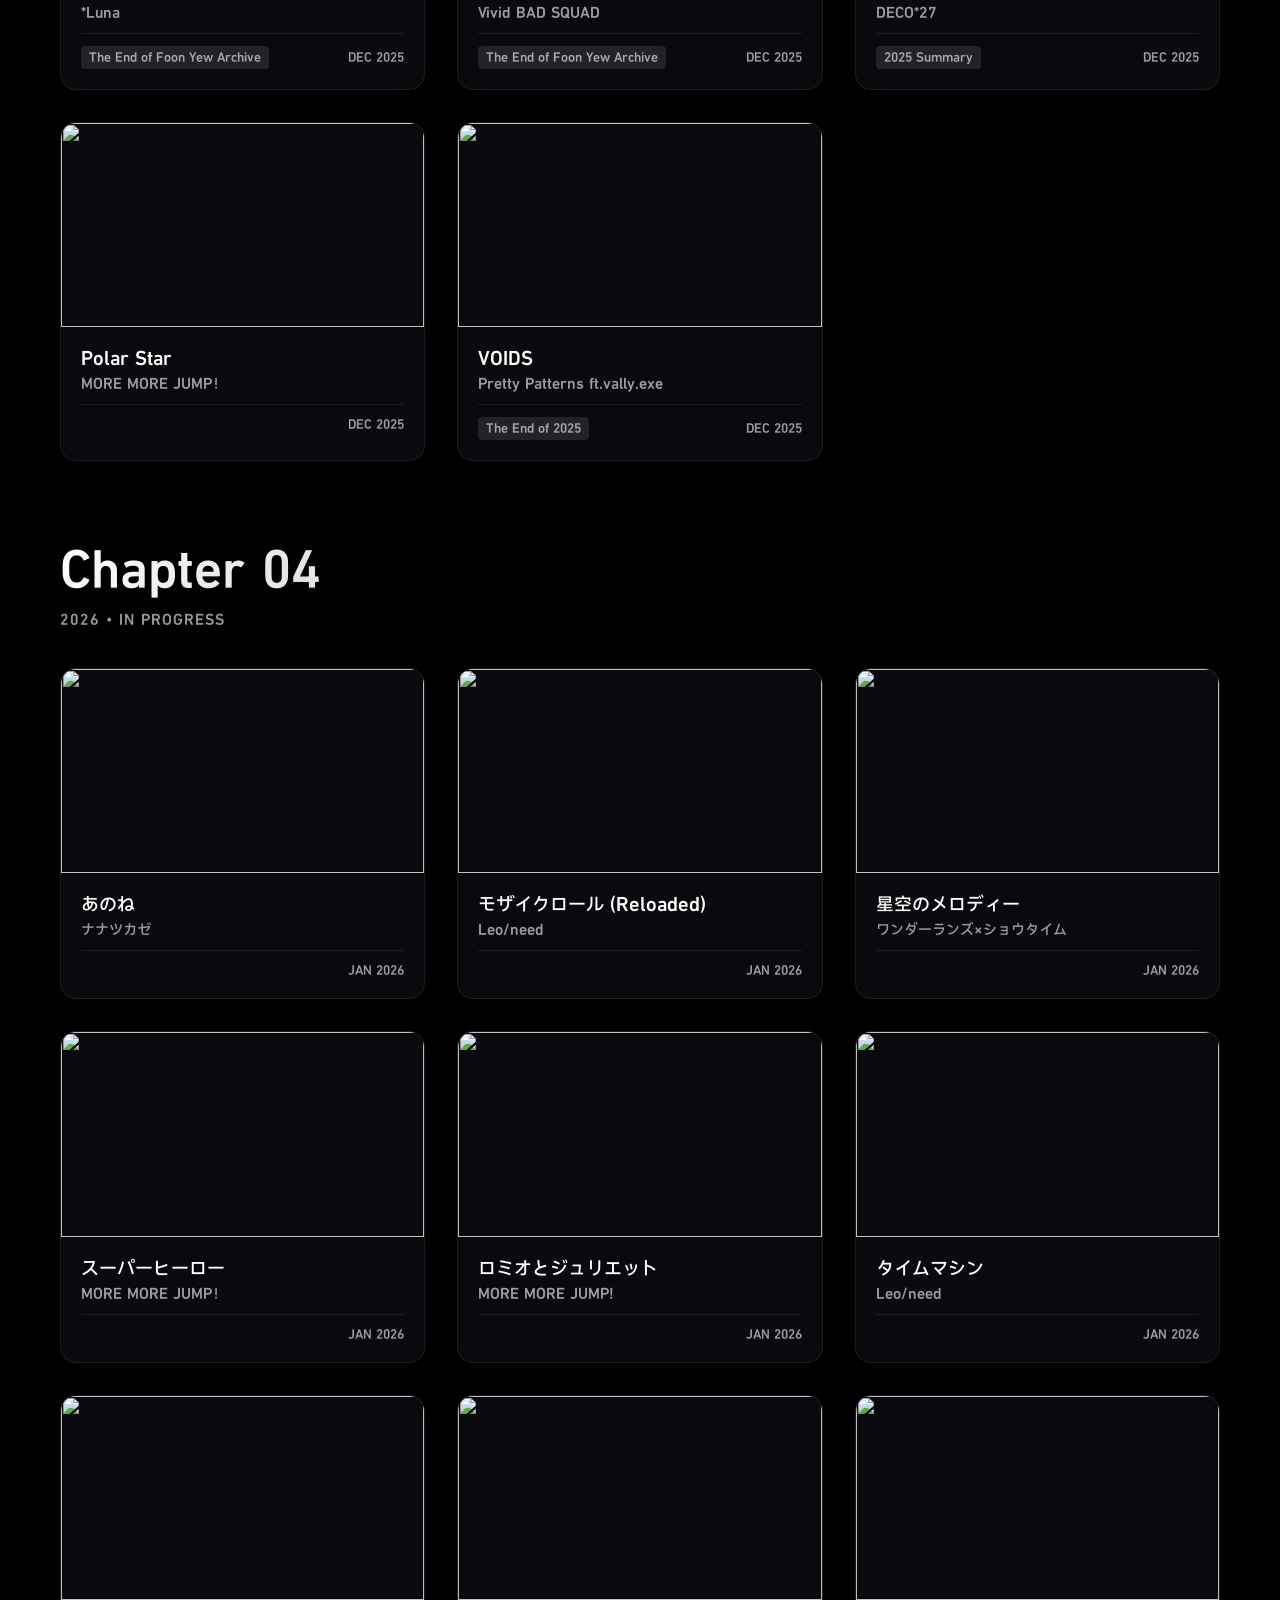
==== commit 9e7fed16: "Add files via upload" ====
--- a/index.html
+++ b/index.html
@@ -276,10 +276,11 @@
             { id: 4, title: 'Chapter 04', subtitle: '2026 • In Progress' }
         ];
 
-        let isSecretMode = false;
-        let activeTracks = tracks;
-        let activeConfig = (typeof config !== 'undefined') ? config : {};
-        let activeChapters = defaultChapters;
+        const savedSecretAuth = (sessionStorage.getItem('secret_auth') === 'true');
+        let isSecretMode = savedSecretAuth;
+        let activeTracks = isSecretMode ? (window.tracks2 || tracks2) : tracks;
+        let activeConfig = isSecretMode ? (window.config2 || config2 || config) : ((typeof config !== 'undefined') ? config : {});
+        let activeChapters = isSecretMode ? (window.chapters2 || chapters2) : defaultChapters;
         let isConsoleOpen = false;
         let isTransitioning = false;
         const SECRET_PINS = ['100601'];
@@ -321,7 +322,7 @@
                 const dateHTML = (activeConfig.showDate && track.date) ? `<span>${track.date}</span>` : '';
 
                 const cardHTML = `
-                    <div class="track-card" onclick="openPlayer(${index})">
+                    <div class="track-card" data-track-index="${index}" onclick="openPlayer(${index})">
                         <div class="track-cover-wrapper">
                             <img src="${coverUrl}" class="track-cover">
                             <div class="play-overlay"><i class="fa-solid fa-play"></i></div>
@@ -348,6 +349,20 @@
             }
         }
         renderGrid();
+        if (isSecretMode) {
+            document.body.classList.add('secret-mode');
+            const logoElem = document.querySelector('header .logo');
+            if (logoElem) {
+                logoElem.innerHTML = '<i class="fa-solid fa-user-secret"></i> WASABISOCUTE Music Collection <span class="secret-badge">CLASSIFIED</span>';
+            }
+        }
+
+        function scrollToCurrentTrack() {
+            const card = document.querySelector(`.track-card[data-track-index="${currentTrackId}"]`);
+            if (card) {
+                card.scrollIntoView({ behavior: 'instant', block: 'center' });
+            }
+        }
 
         function scrollToChapter01(behavior = 'instant') {
             const ch1 = document.getElementById('section-ch1');
@@ -848,18 +863,33 @@
             }, 150);
         });
 
-        function getTrackIndexFromHash() {
-            const hash = window.location.hash.replace(/^#\/?/, '').trim();
-            if (!hash) return -1;
-
-            // 1. Search by track.id in activeTracks (string or number comparison)
-            const matchById = activeTracks.findIndex(t => t.id !== undefined && t.id !== null && String(t.id) === hash);
+        function parseTrackHash(hashString = window.location.hash) {
+            const cleanHash = (hashString || '').replace(/^#\/?/, '').trim();
+            if (!cleanHash) return null;
+
+            const isSecret = /^(?:secret[-_/]|s[-_/])/i.test(cleanHash);
+            const targetId = isSecret ? cleanHash.replace(/^(?:secret[-_/]|s[-_/])/i, '') : cleanHash;
+
+            return {
+                isSecret,
+                targetId,
+                originalHash: cleanHash
+            };
+        }
+
+        function findTrackIndex(trackList, targetId) {
+            if (!trackList || targetId === undefined || targetId === null) return -1;
+            const strTarget = String(targetId).trim();
+            if (!strTarget) return -1;
+
+            // 1. Search by track.id in trackList (string or number comparison)
+            const matchById = trackList.findIndex(t => t.id !== undefined && t.id !== null && String(t.id) === strTarget);
             if (matchById !== -1) return matchById;
 
-            // 2. Fallback: Check if hash is a valid numeric array index within bounds
-            if (/^-?\d+$/.test(hash)) {
-                const idx = parseInt(hash, 10);
-                if (idx >= 0 && idx < activeTracks.length) {
+            // 2. Fallback: Search by numeric array index
+            if (/^-?\d+$/.test(strTarget)) {
+                const idx = parseInt(strTarget, 10);
+                if (idx >= 0 && idx < trackList.length) {
                     return idx;
                 }
             }
@@ -867,24 +897,56 @@
             return -1;
         }
 
-        function handleHashChangeOnLoad() {
-            const trackIndex = getTrackIndexFromHash();
-            if (trackIndex !== -1) {
-                openPlayer(trackIndex);
+        let pendingSecretTarget = null;
+
+        function openConsoleForSecretTrack(targetId) {
+            if (isTransitioning) return;
+            openConsole();
+            const log = document.getElementById('console-log');
+            if (log) {
+                log.innerHTML = '';
+                appendConsoleLog('[SYSTEM] RESTRICTED ACCESS PROTOCOL INITIALIZED.', 'cmd-system');
+                appendConsoleLog('[SECURITY] CLASSIFIED ARCHIVE LINK DETECTED.', 'cmd-warn');
+                appendConsoleLog('[SECURITY] AUTHORIZATION REQUIRED TO ACCESS THIS RECORD.', 'cmd-system');
+                appendConsoleLog('[SECURITY] PLEASE ENTER AUTHORIZATION PIN:', 'cmd-system');
+            }
+        }
+
+        function handleHashRoute(isInitial = false) {
+            const parsed = parseTrackHash();
+            if (!parsed) return;
+
+            if (parsed.isSecret) {
+                if (isSecretMode) {
+                    // Already in secret mode: directly play
+                    const trackIdx = findTrackIndex(activeTracks, parsed.targetId);
+                    if (trackIdx !== -1 && (isInitial || trackIdx !== currentTrackId)) {
+                        openPlayer(trackIdx);
+                    }
+                } else {
+                    // User is in public mode, directly accessed secret link
+                    pendingSecretTarget = parsed.targetId;
+                    setTimeout(() => {
+                        openConsoleForSecretTrack(parsed.targetId);
+                    }, isInitial ? 100 : 0);
+                }
+            } else {
+                // Public song URL
+                const trackIdx = findTrackIndex(activeTracks, parsed.targetId);
+                if (trackIdx !== -1 && (isInitial || trackIdx !== currentTrackId)) {
+                    openPlayer(trackIdx);
+                }
             }
         }
 
         window.addEventListener('hashchange', () => {
-            const trackIndex = getTrackIndexFromHash();
-            if (trackIndex !== -1 && trackIndex !== currentTrackId) {
-                openPlayer(trackIndex);
-            }
+            handleHashRoute(false);
         });
 
         if (document.readyState === 'loading') {
-            document.addEventListener('DOMContentLoaded', handleHashChangeOnLoad);
+            document.addEventListener('DOMContentLoaded', () => handleHashRoute(true));
         } else {
-            setTimeout(handleHashChangeOnLoad, 50);
+            setTimeout(() => handleHashRoute(true), 50);
         }
 
         function removeTrackHash() {
@@ -900,8 +962,9 @@
 
             if (!keepHidden) {
                 const trackHash = (track.id !== undefined && track.id !== null) ? track.id : trackId;
-                if (window.location.hash !== '#' + trackHash) {
-                    history.replaceState(null, '', '#' + trackHash);
+                const fullHash = isSecretMode ? `secret-${trackHash}` : `${trackHash}`;
+                if (window.location.hash !== '#' + fullHash) {
+                    history.replaceState(null, '', '#' + fullHash);
                 }
             }
 
@@ -998,6 +1061,7 @@
             document.getElementById('np-options-menu').classList.remove('active'); // ensure menu closes
             document.getElementById('np-trans-menu').classList.remove('active'); // ensure menu closes
             removeTrackHash();
+            scrollToCurrentTrack();
 
             if (currentTrackId !== undefined && isPlayerReady) {
                 const track = activeTracks[currentTrackId];
@@ -1559,6 +1623,7 @@
             document.getElementById('np-toast').classList.remove('active');
             if (isPlayerReady) player.pauseVideo();
             removeTrackHash();
+            scrollToCurrentTrack();
         }
 
         function formatTime(seconds) {
@@ -1778,6 +1843,11 @@
                 input.value = '';
                 input.blur();
             }
+            if (!isSecretMode && pendingSecretTarget !== null) {
+                pendingSecretTarget = null;
+                removeTrackHash();
+                scrollToChapter01('instant');
+            }
         }
 
         function handleConsoleInputKey(e) {
@@ -1798,9 +1868,12 @@
                         appendConsoleLog(`> ${'•'.repeat(input.value.length || 6)}`, 'cmd-user');
                         appendConsoleLog('[AUTH] Access Granted. Decrypting secret data...', 'cmd-success');
                         input.disabled = true;
+                        sessionStorage.setItem('secret_auth', 'true');
+                        const targetTrack = pendingSecretTarget;
+                        pendingSecretTarget = null;
                         setTimeout(() => {
                             closeConsole();
-                            executeGatewayTransition(true);
+                            executeGatewayTransition(true, targetTrack);
                         }, 700);
                     } else {
                         appendConsoleLog(`> ${'•'.repeat(input.value.length || 4)}`, 'cmd-user');
@@ -1817,6 +1890,7 @@
                         appendConsoleLog(`> ${resp}`, 'cmd-user');
                         appendConsoleLog('[SESSION] Logout confirmed. Reverting to public data...', 'cmd-warn');
                         input.disabled = true;
+                        sessionStorage.removeItem('secret_auth');
                         setTimeout(() => {
                             closeConsole();
                             executeGatewayTransition(false);
@@ -1837,6 +1911,7 @@
                     appendConsoleLog('> Y', 'cmd-user');
                     appendConsoleLog('[SESSION] Logout confirmed. Reverting to public data...', 'cmd-warn');
                     input.disabled = true;
+                    sessionStorage.removeItem('secret_auth');
                     setTimeout(() => {
                         closeConsole();
                         executeGatewayTransition(false);
@@ -1853,7 +1928,7 @@
             }
         }
 
-        function executeGatewayTransition(toSecret) {
+        function executeGatewayTransition(toSecret, targetTrackId = null) {
             if (isTransitioning) return;
             isTransitioning = true;
 
@@ -1896,6 +1971,11 @@
             setTimeout(() => {
                 // Midpoint transition: Switch dataset and re-render
                 isSecretMode = toSecret;
+                if (toSecret) {
+                    sessionStorage.setItem('secret_auth', 'true');
+                } else {
+                    sessionStorage.removeItem('secret_auth');
+                }
                 activeTracks = isSecretMode ? (window.tracks2 || tracks2) : tracks;
                 activeConfig = isSecretMode ? (window.config2 || config2 || config) : config;
                 activeChapters = isSecretMode ? (window.chapters2 || chapters2) : defaultChapters;
@@ -1913,7 +1993,17 @@
 
                 currentTrackId = 0;
                 renderGrid();
-                scrollToChapter01('instant');
+
+                if (targetTrackId !== null && targetTrackId !== undefined) {
+                    const targetIdx = findTrackIndex(activeTracks, targetTrackId);
+                    if (targetIdx !== -1) {
+                        openPlayer(targetIdx);
+                    } else {
+                        scrollToChapter01('instant');
+                    }
+                } else {
+                    scrollToChapter01('instant');
+                }
             }, 550);
 
             setTimeout(() => {
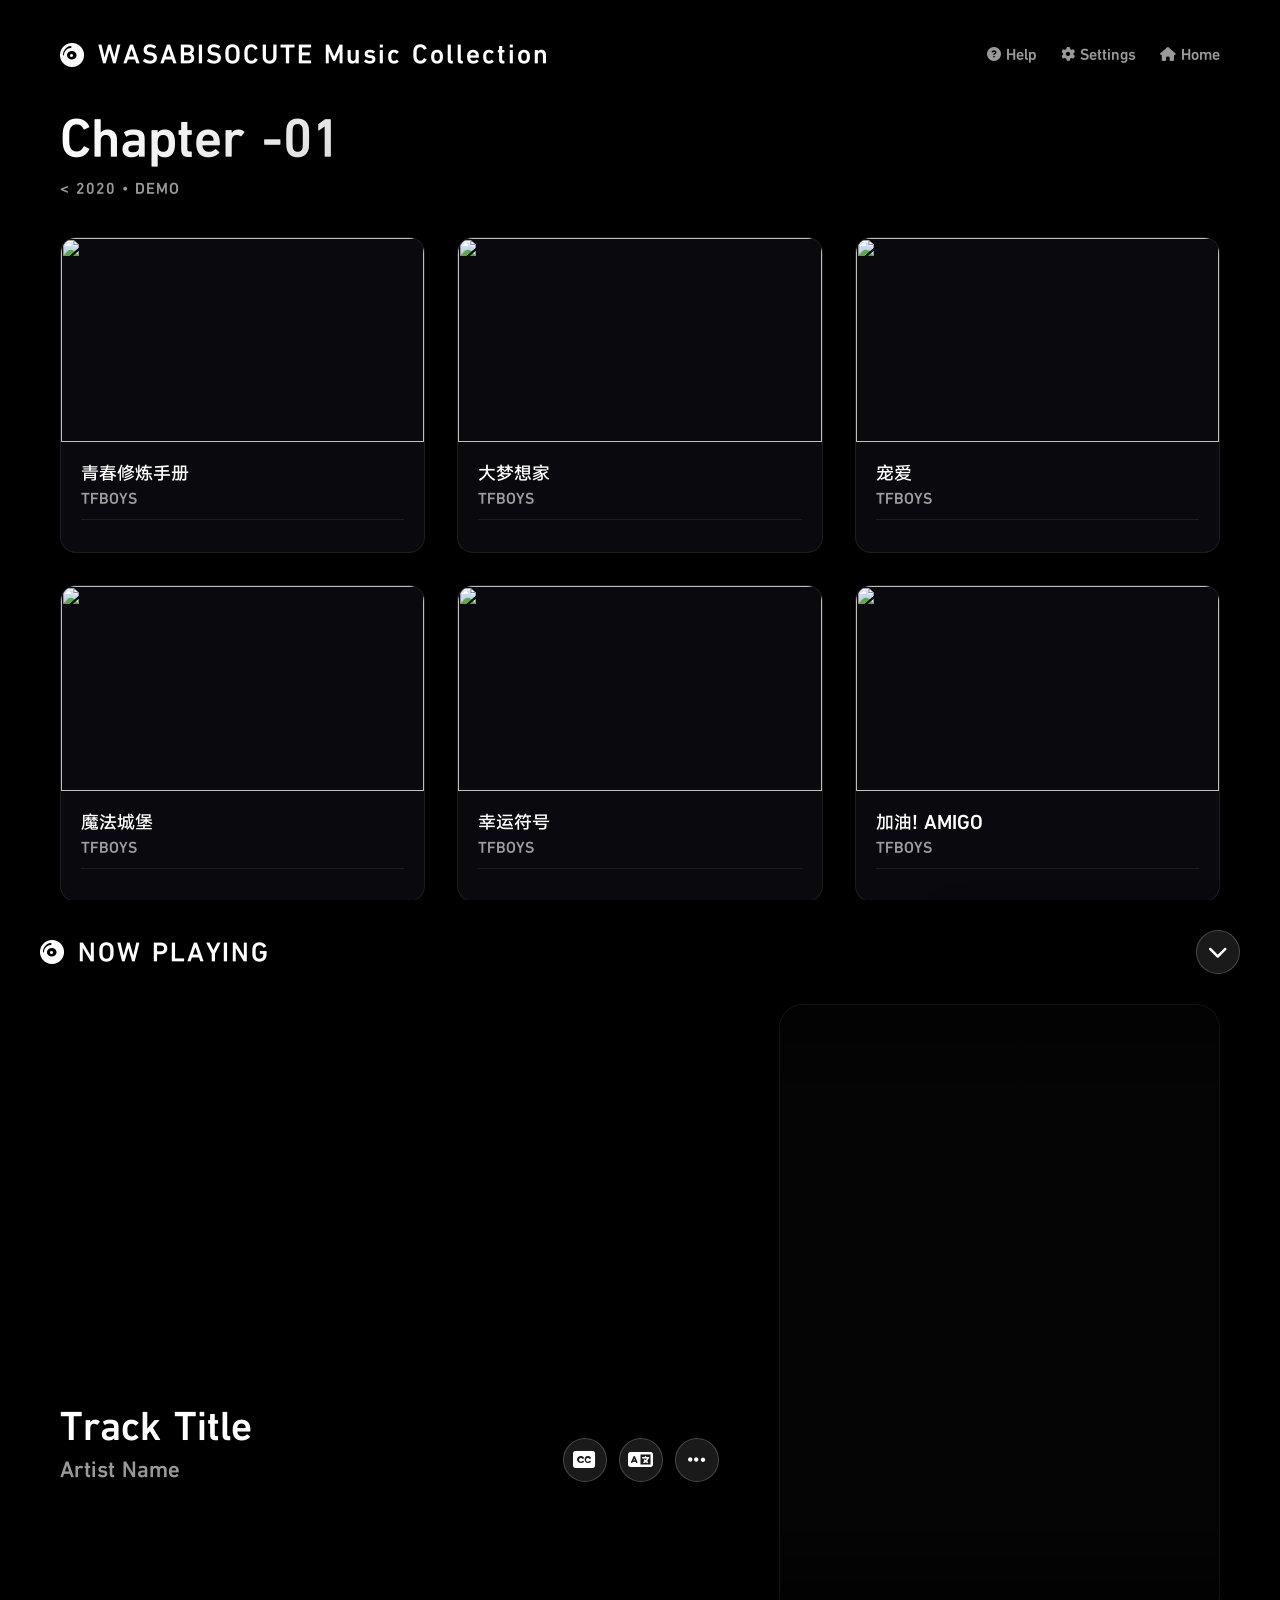
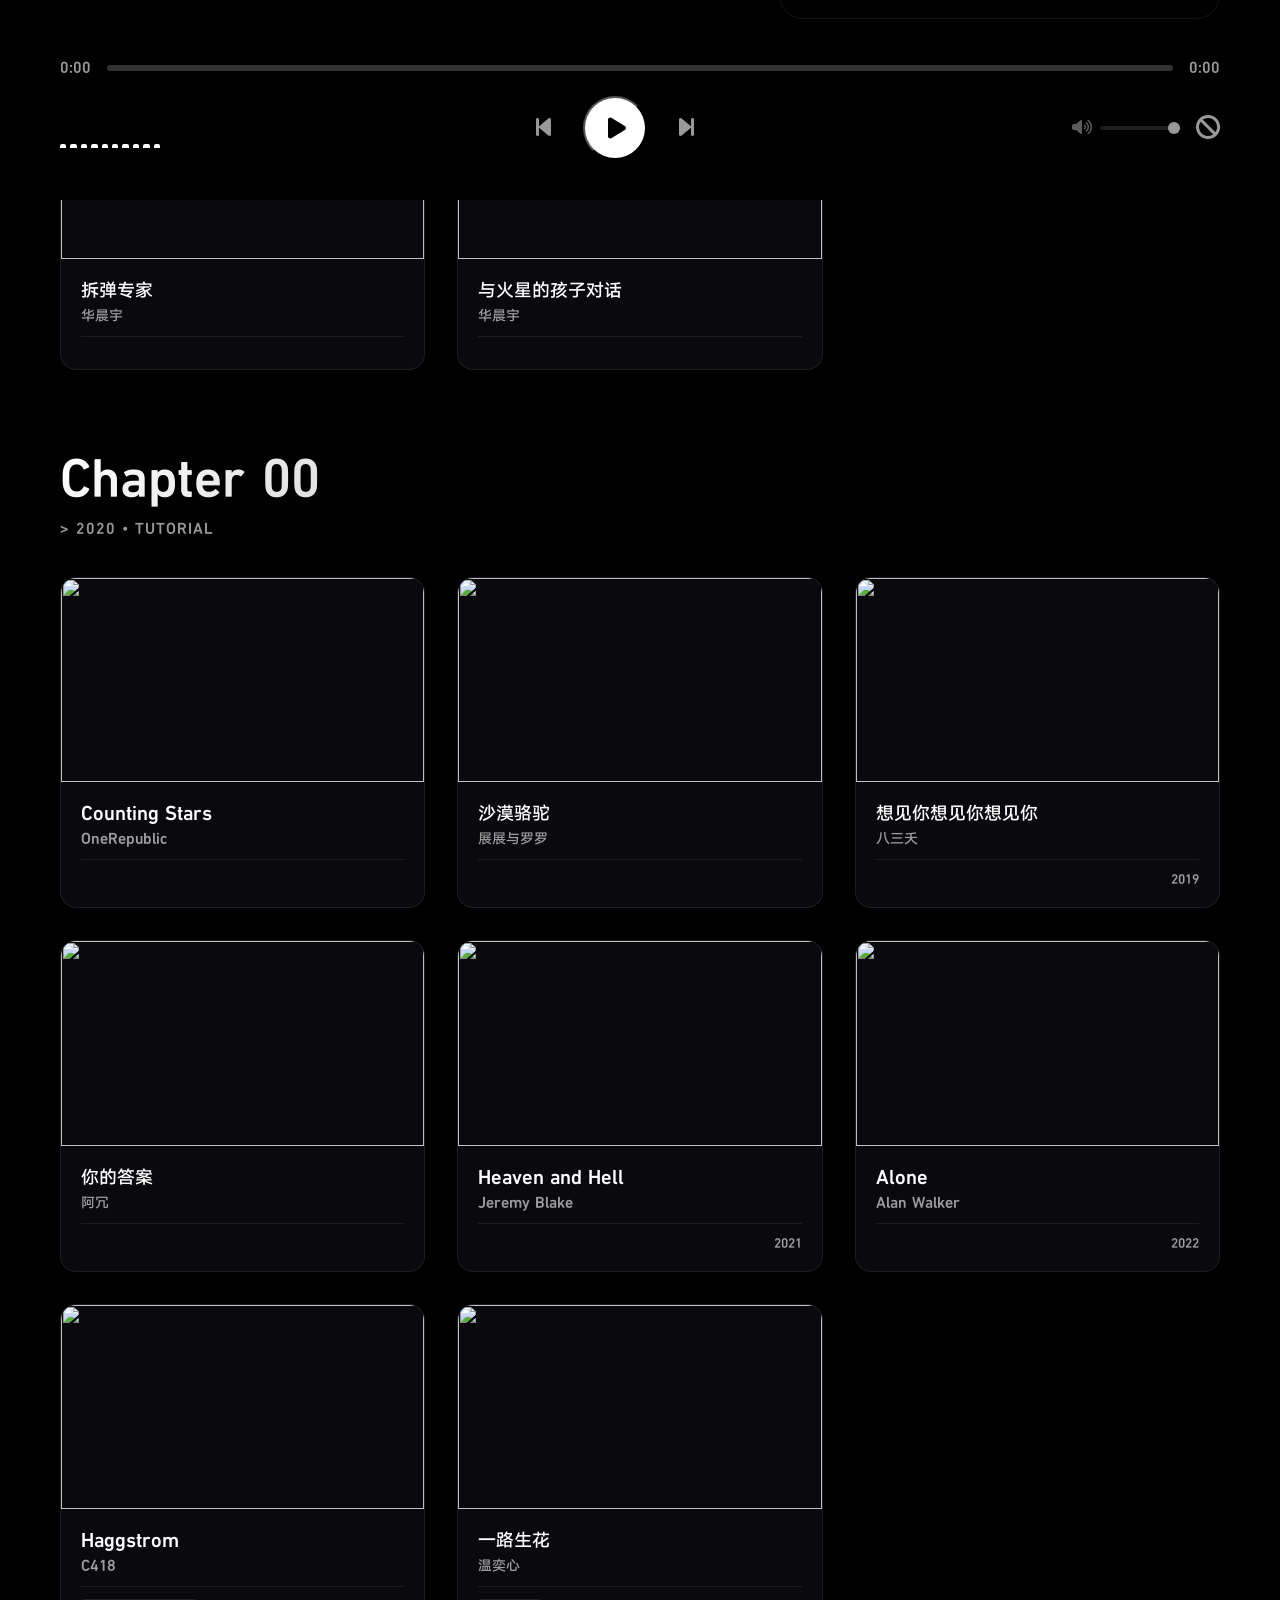
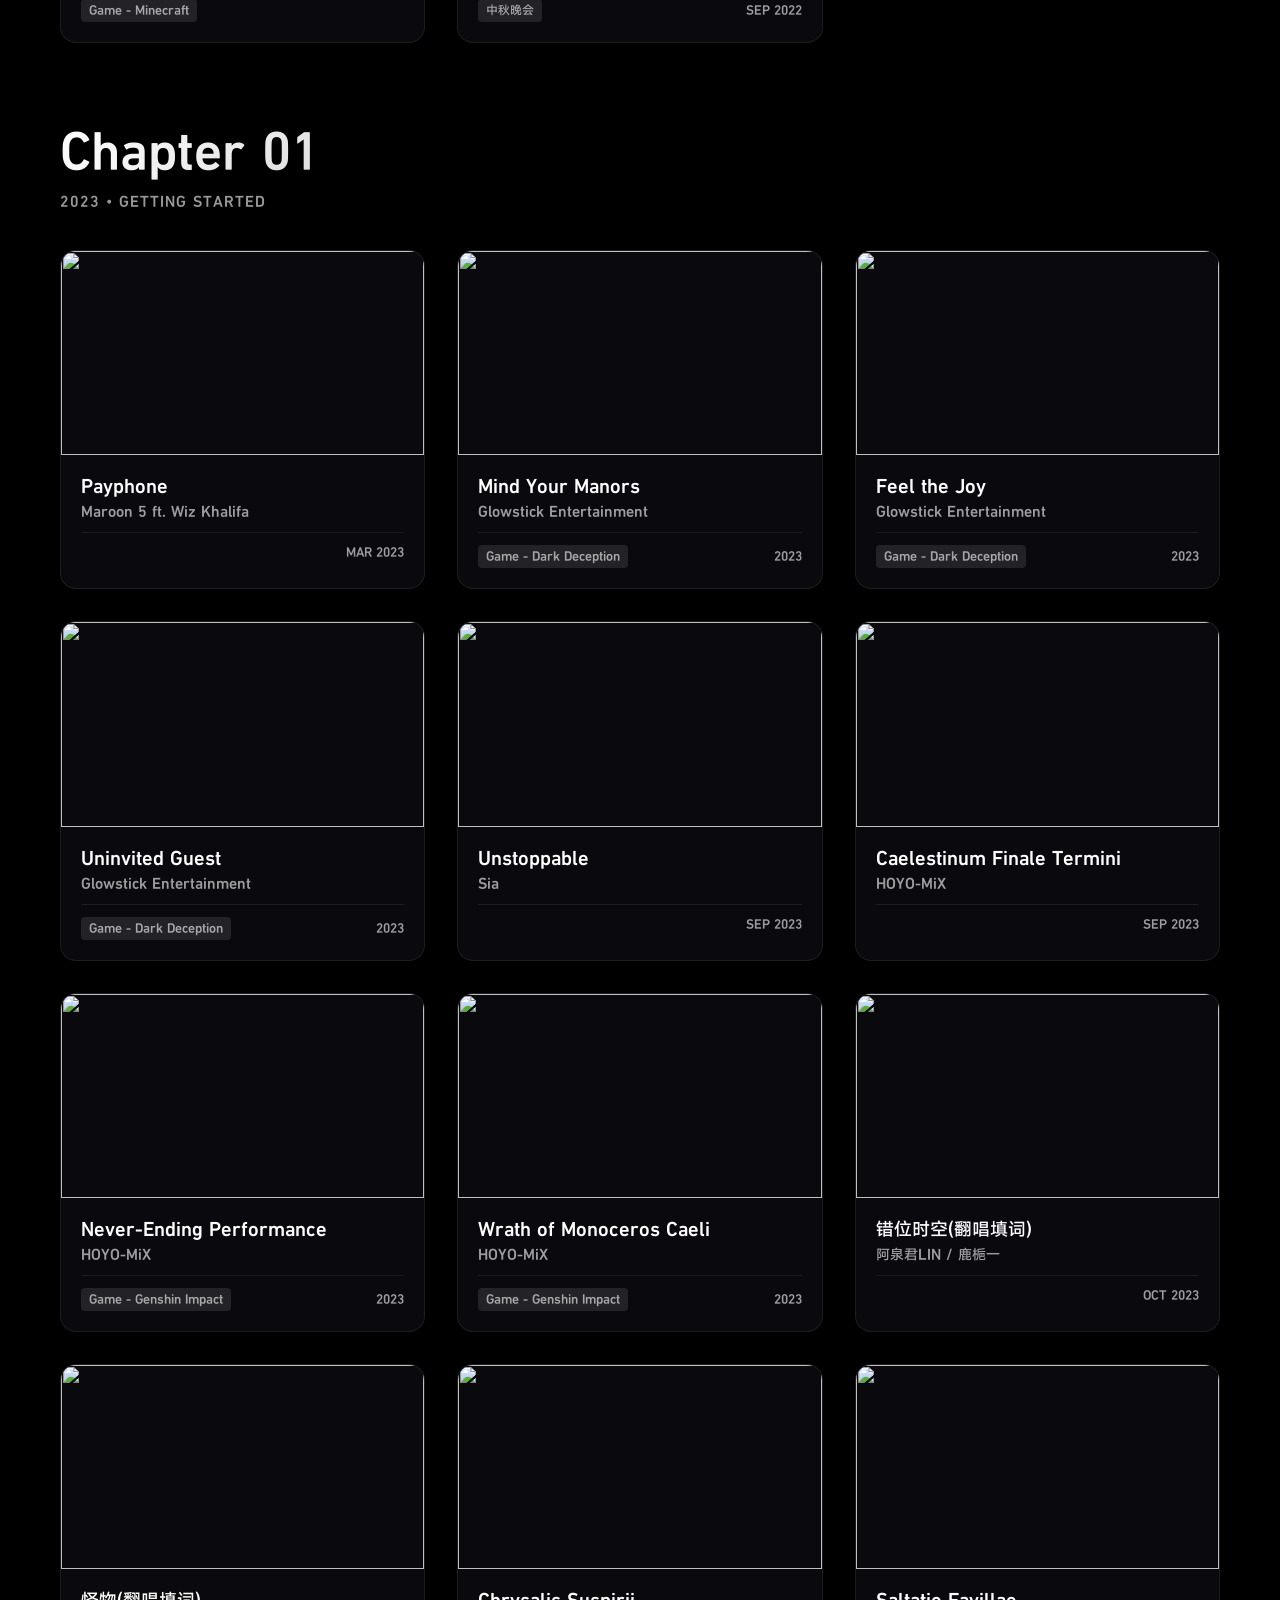
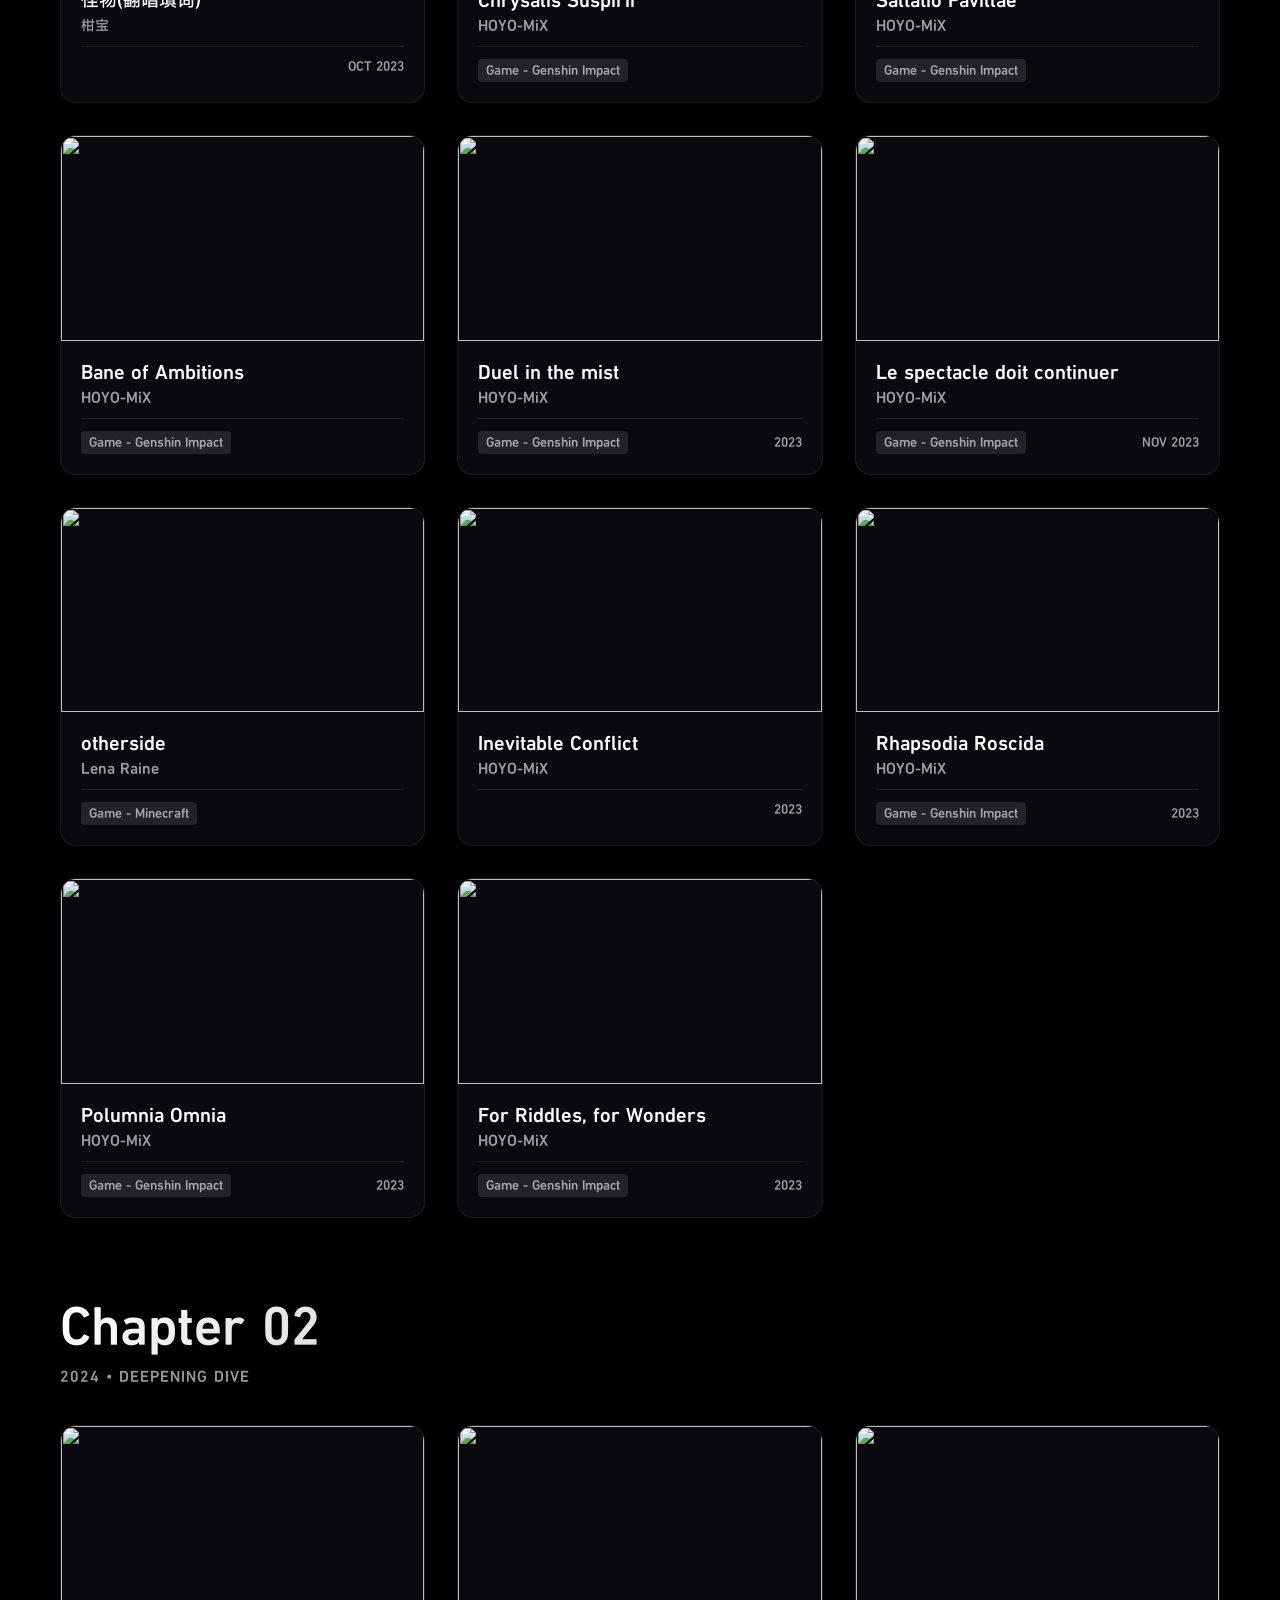
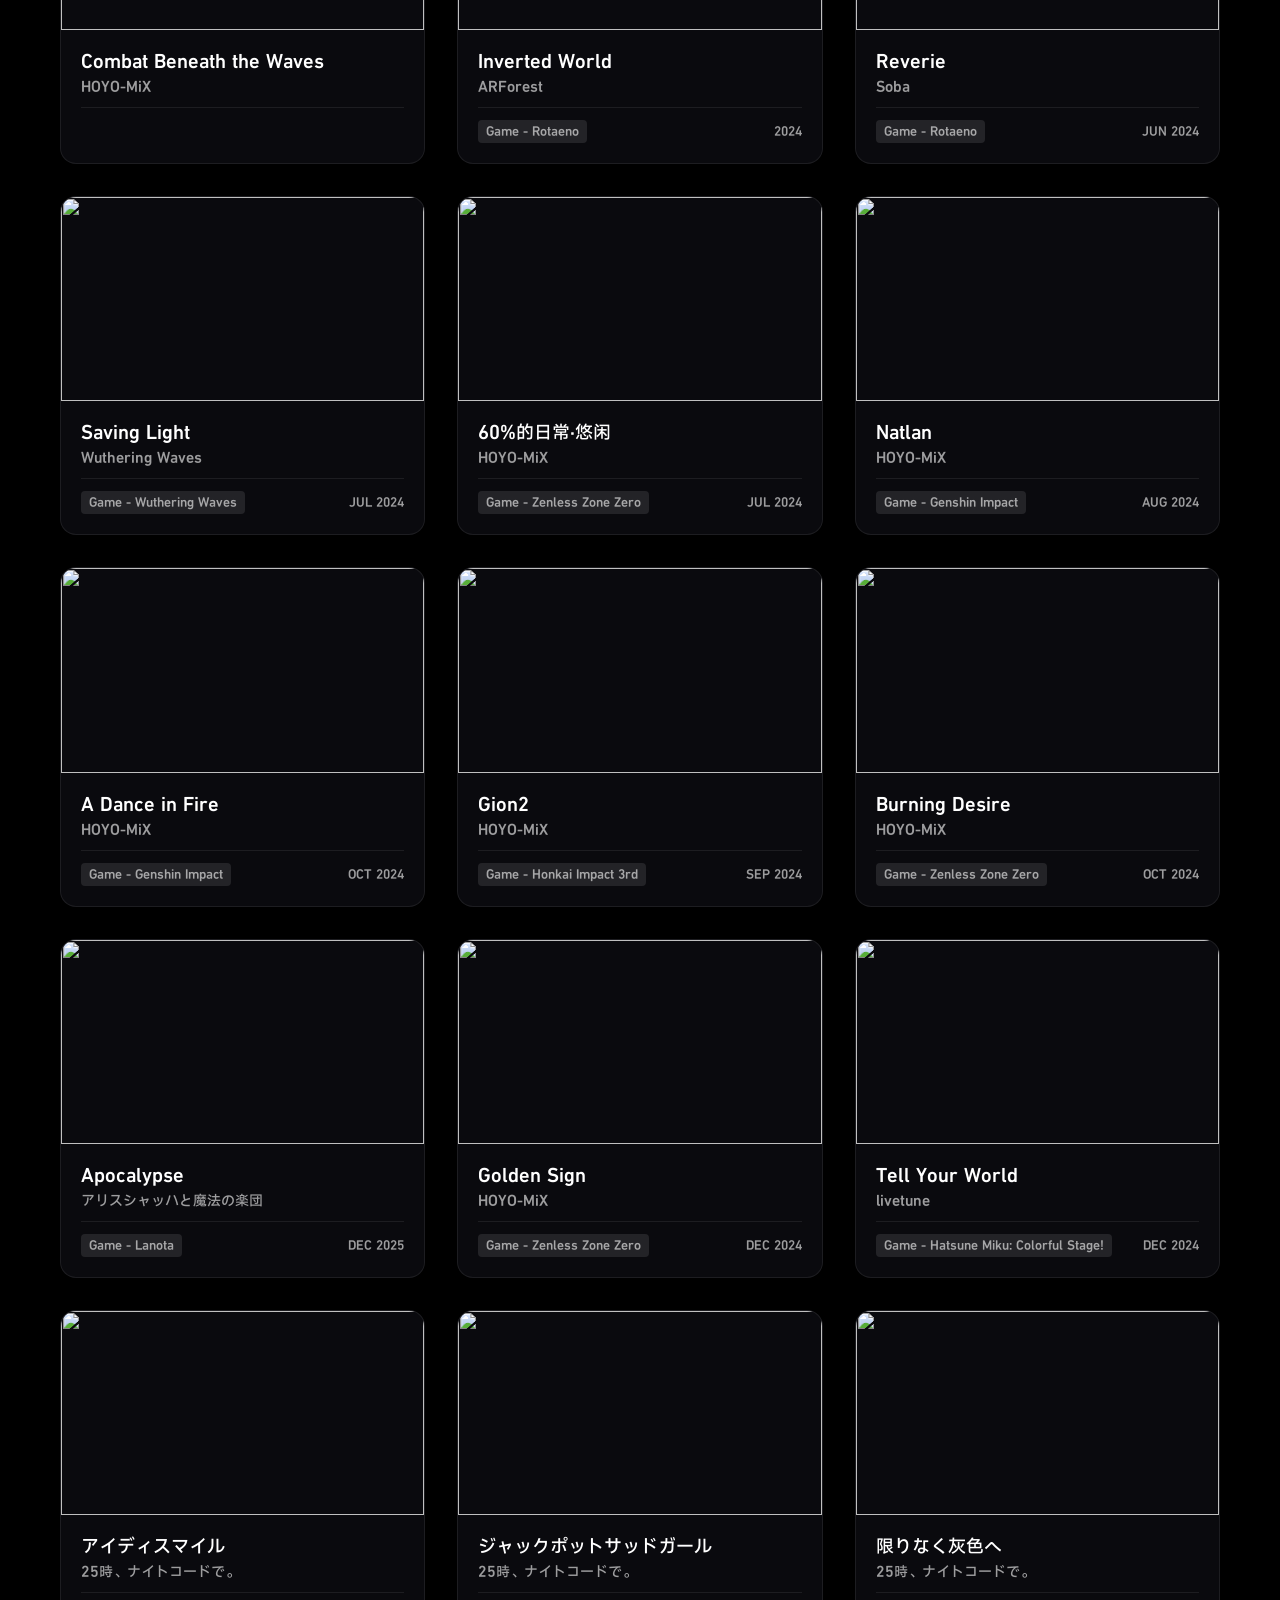
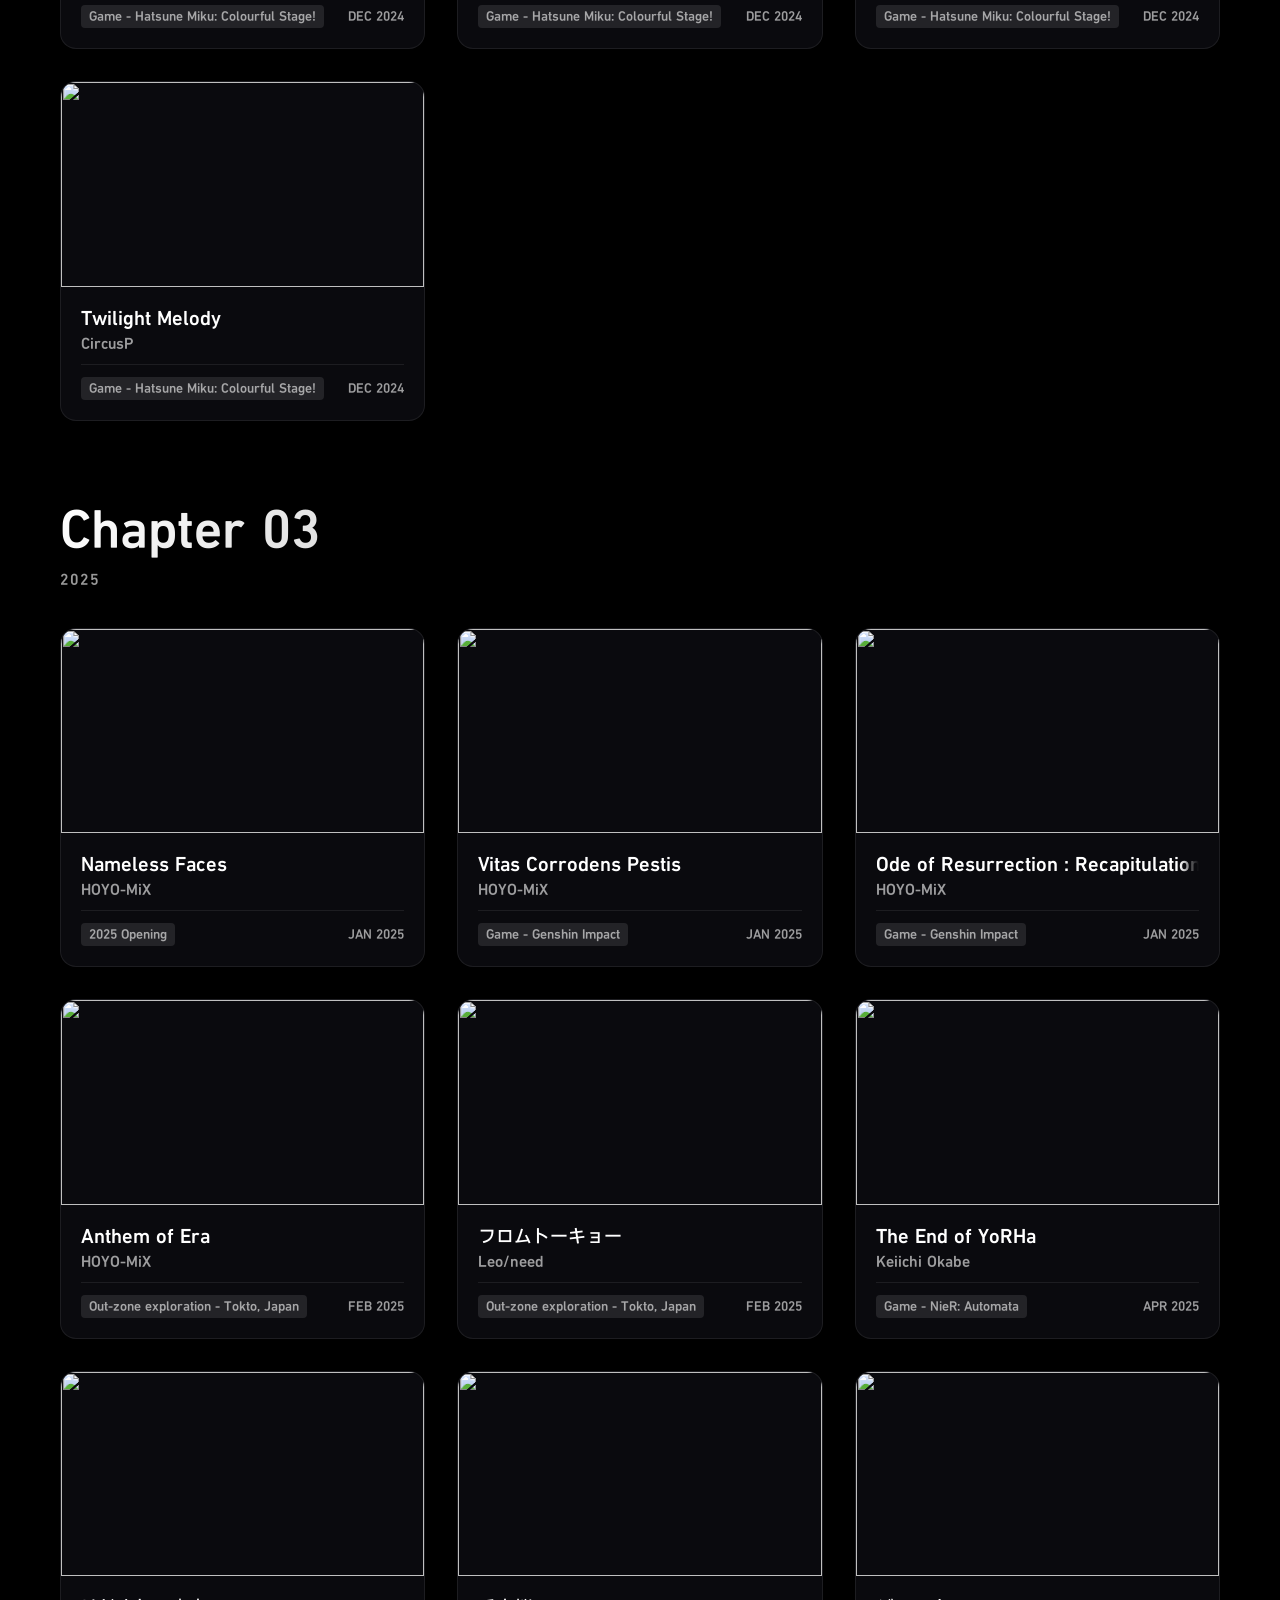
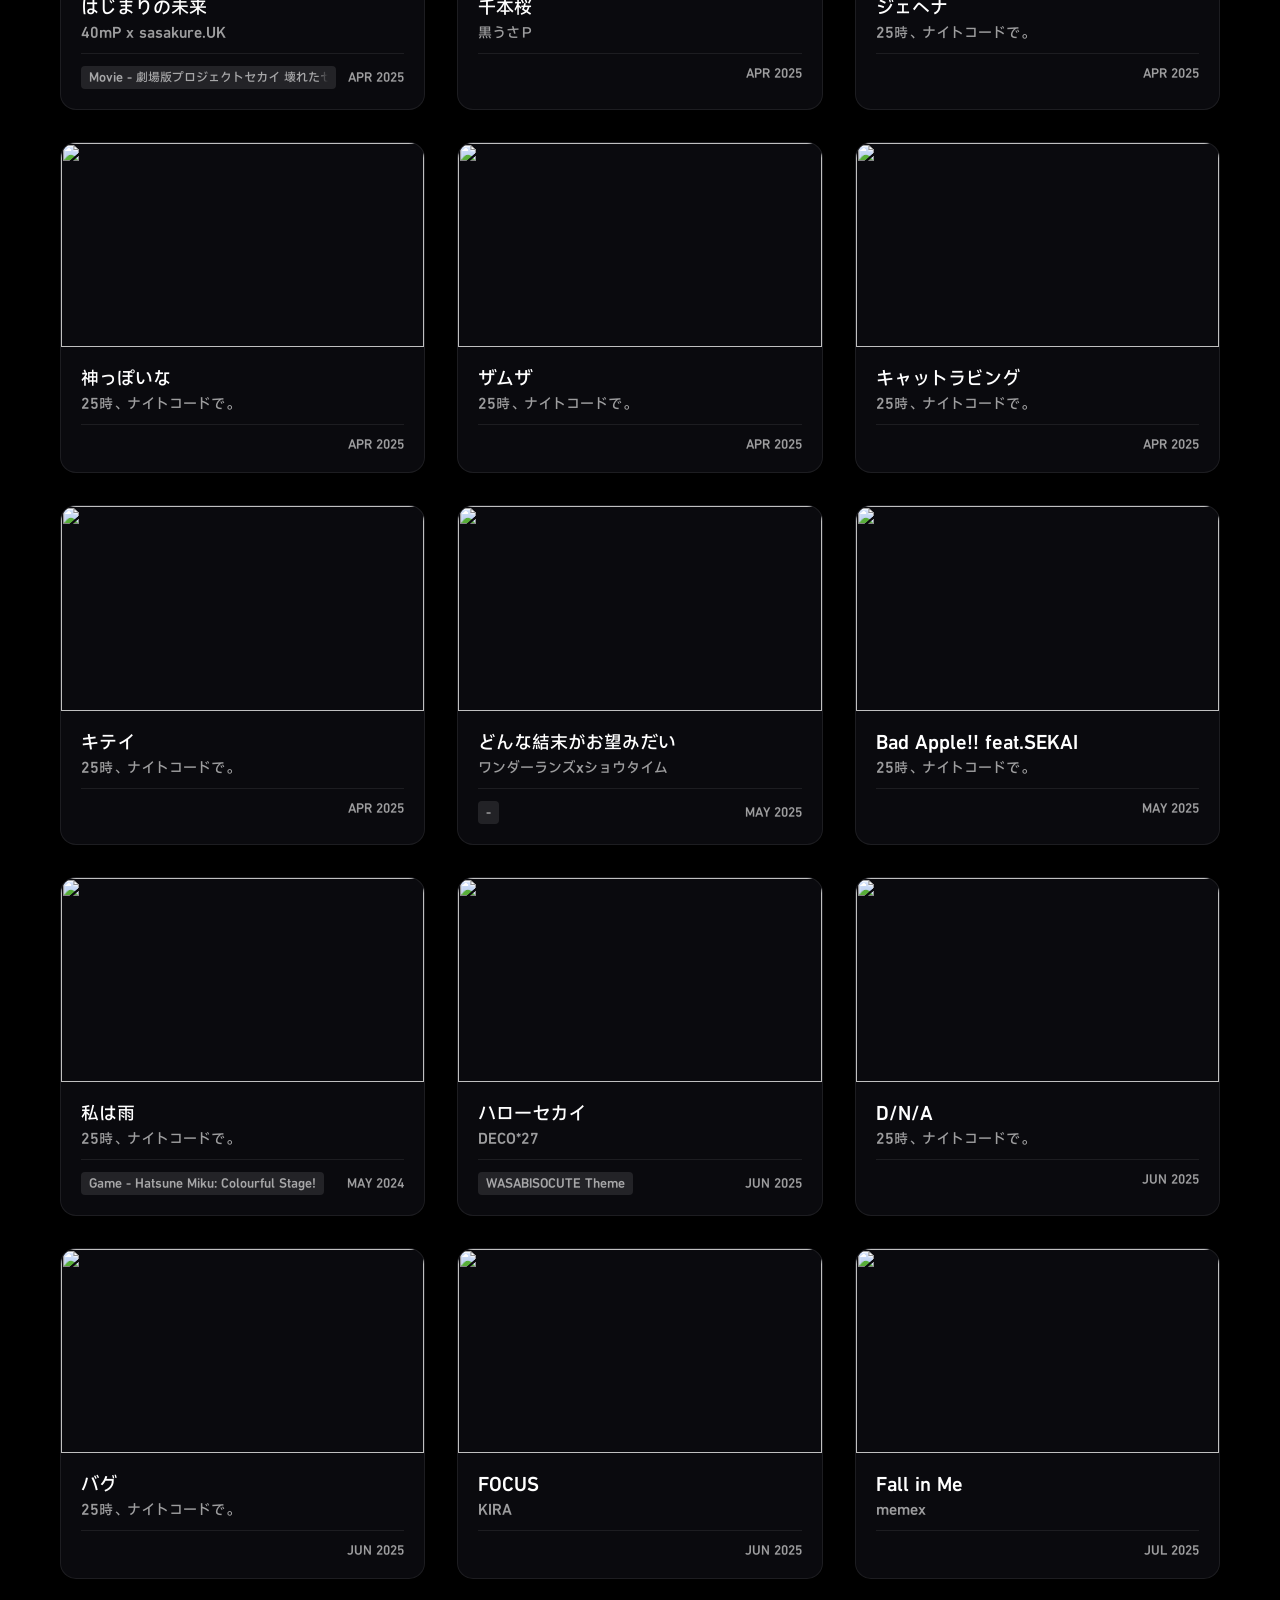
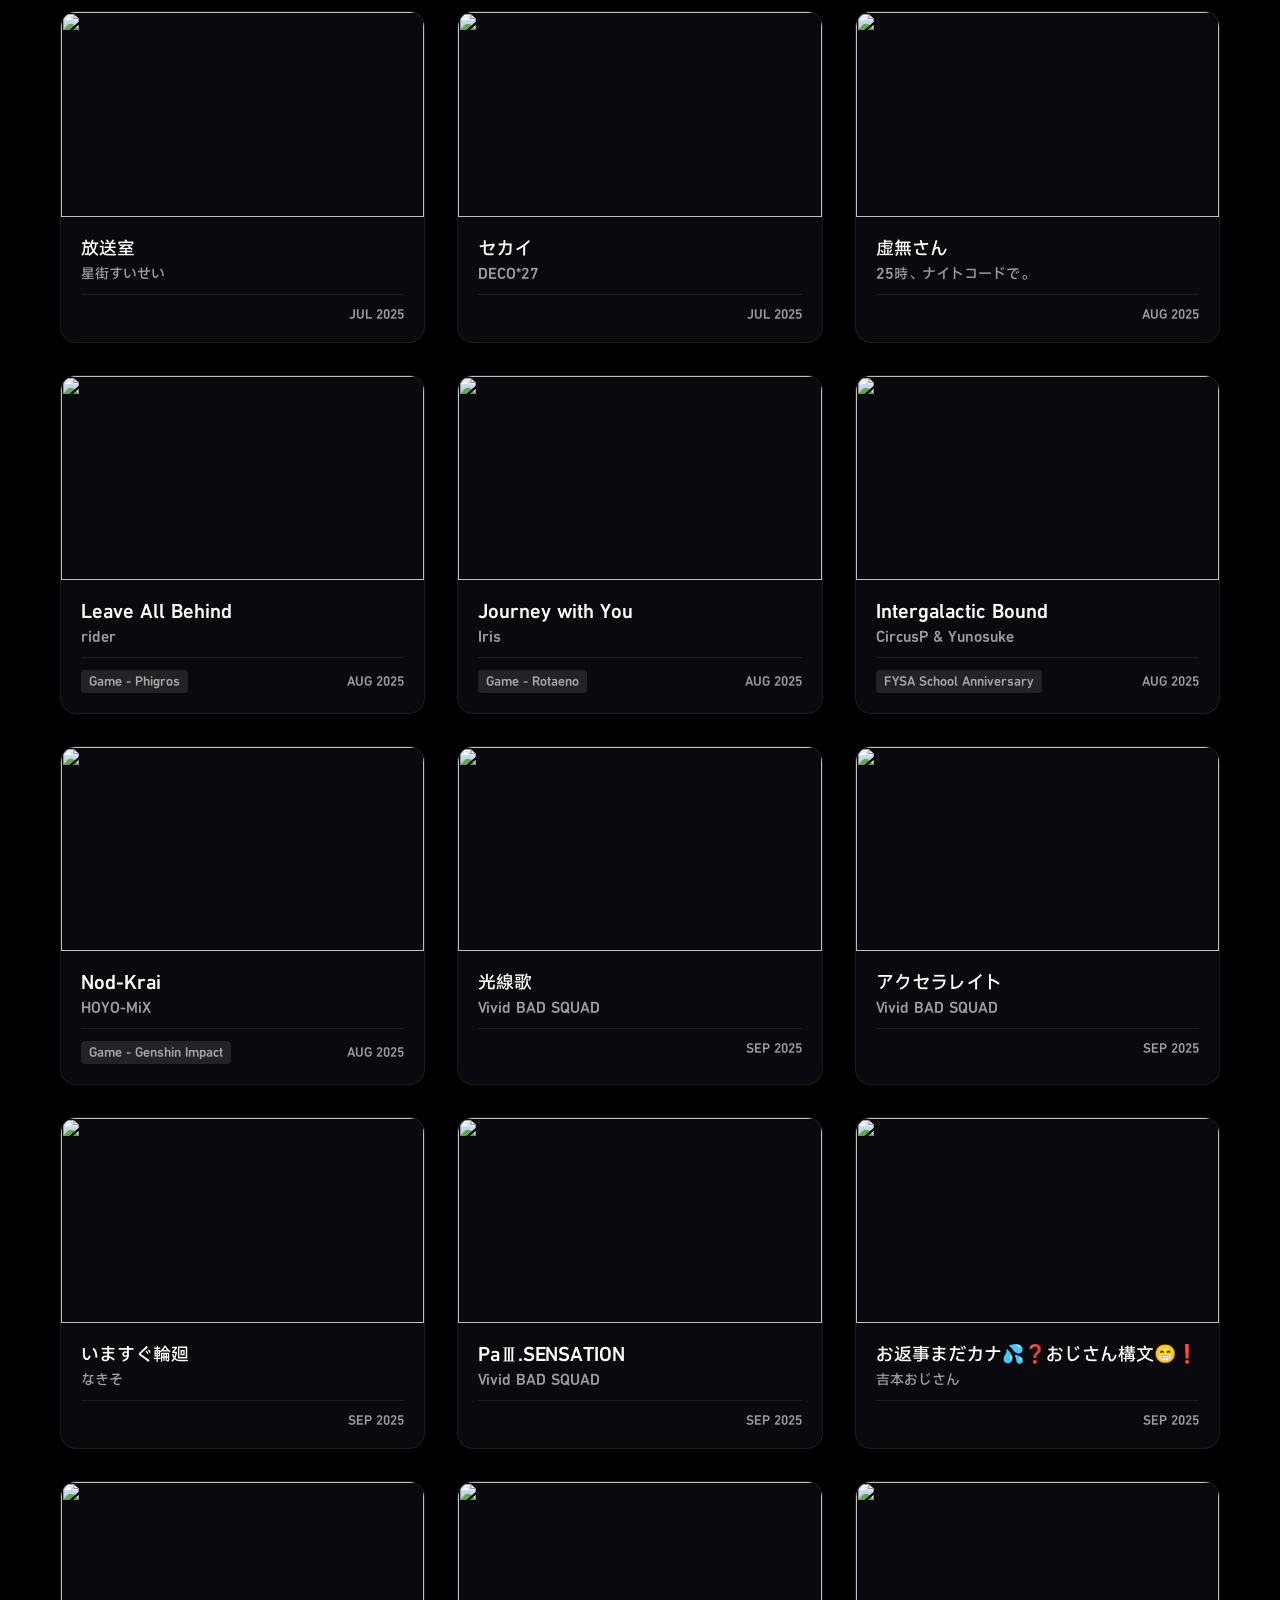
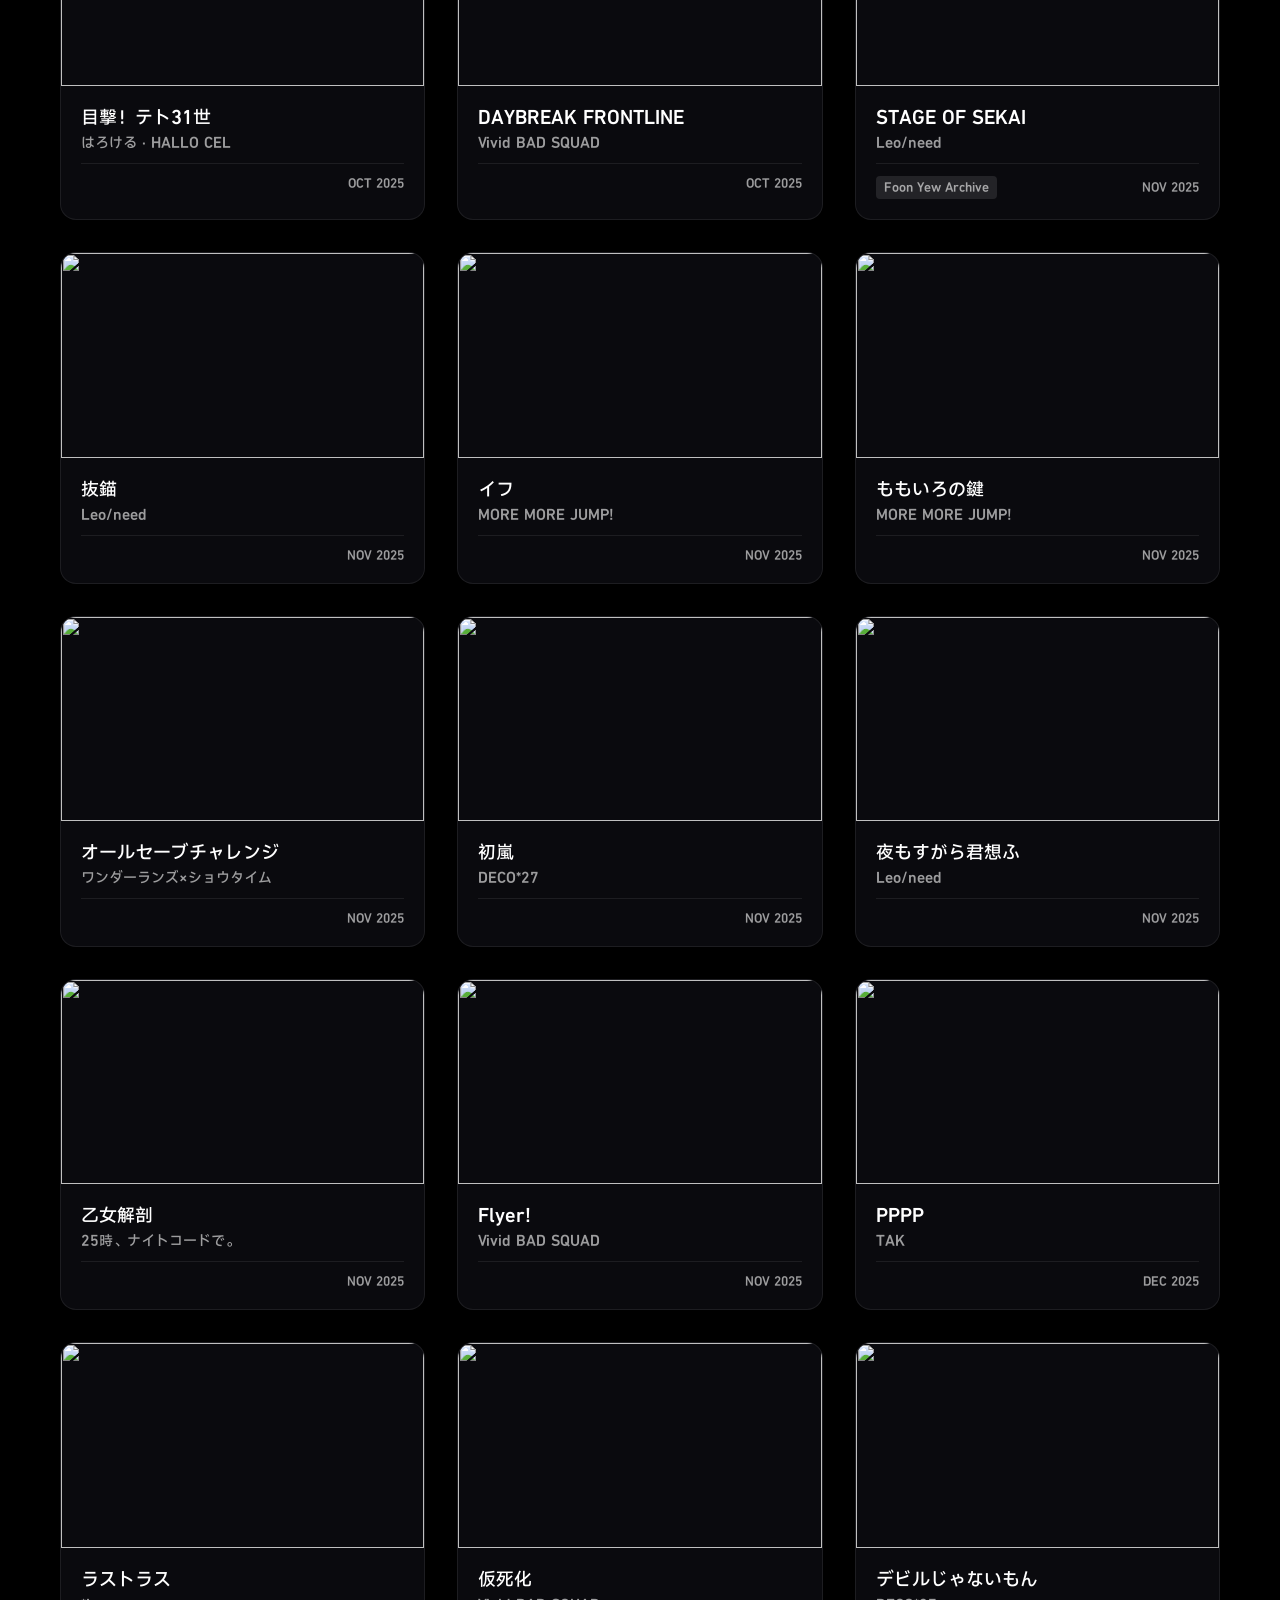
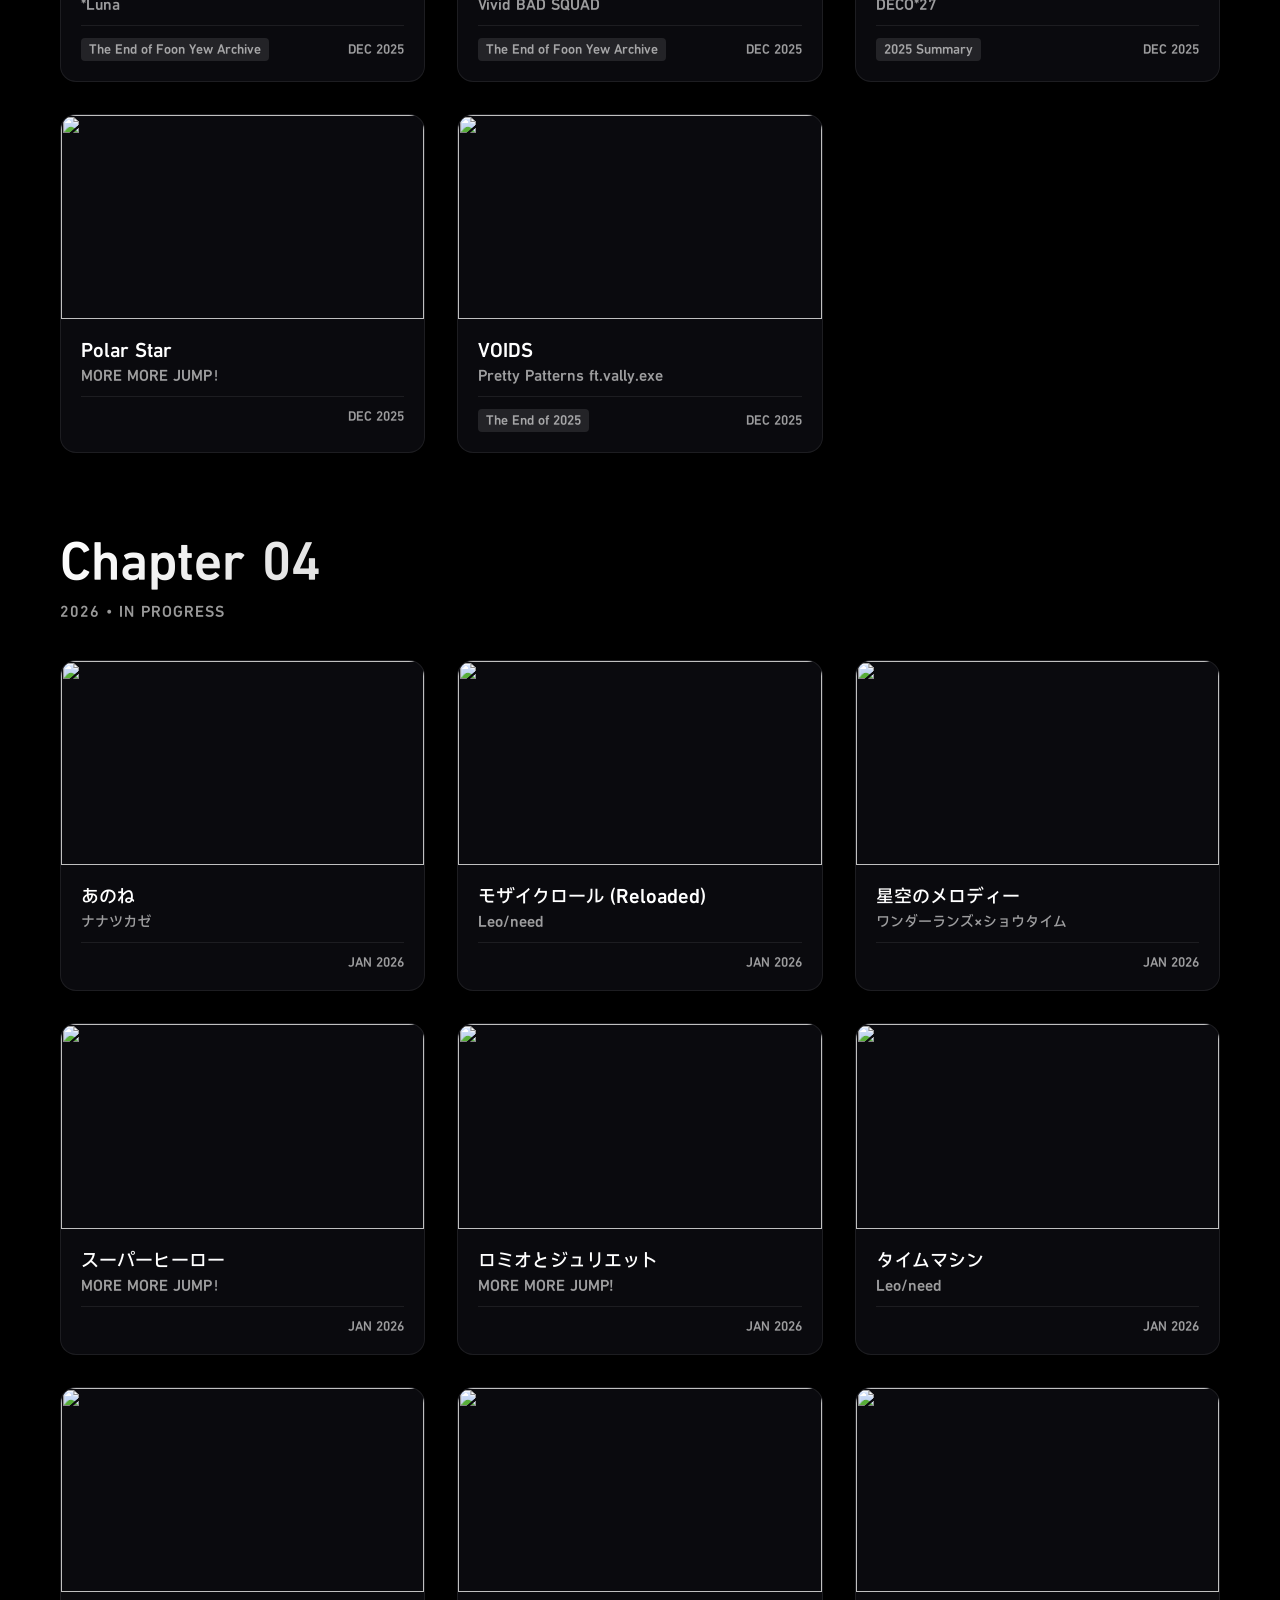
==== commit 1041237d: "Add files via upload" ====
--- a/index.html
+++ b/index.html
@@ -8,6 +8,8 @@
     <link rel="icon" type="image/x-icon" href="/picture/favicon.ico">
     <link rel="preconnect" href="https://fonts.googleapis.com">
     <link rel="preconnect" href="https://fonts.gstatic.com" crossorigin>
+    <link rel="preconnect" href="https://img.youtube.com">
+    <link rel="preconnect" href="https://www.youtube.com">
     <link
         href="https://fonts.googleapis.com/css2?family=Plus+Jakarta+Sans:wght@300;400;500;600;700;800&family=Space+Grotesk:wght@500;700&display=swap"
         rel="stylesheet">
@@ -263,7 +265,7 @@
         <div class="transition-laser-beam"></div>
     </div>
 
-    <script src="https://www.youtube.com/iframe_api"></script>
+    <!-- 优先加载数据文件与页面渲染逻辑 -->
     <script src="data.js"></script>
     <script src="data2.js"></script>
     <script>
@@ -324,7 +326,7 @@
                 const cardHTML = `
                     <div class="track-card" data-track-index="${index}" onclick="openPlayer(${index})">
                         <div class="track-cover-wrapper">
-                            <img src="${coverUrl}" class="track-cover">
+                            <img src="${coverUrl}" class="track-cover" loading="lazy" decoding="async">
                             <div class="play-overlay"><i class="fa-solid fa-play"></i></div>
                         </div>
                         <div class="track-info">
@@ -402,8 +404,10 @@
         setTimeout(updateAllGridMarquees, 100);
         let player;
         let isPlayerReady = false;
+        let isYTAPILoading = false;
+        let currentLoadedYtId = null;
         let progressInterval;
-        let currentTrackId = 0;
+        let currentTrackId = -1;
         let playerTimeout;
         let loopMode = 0; // 0: Stop After Current, 1: Sequence, 2: Loop One, 3: Loop All
 
@@ -419,7 +423,25 @@
         }
         updateVolumeIcon(initialVolume);
 
-        function onYouTubeIframeAPIReady() {
+        // 延迟/按需加载 YouTube IFrame API 与播放器，确保页面首屏与歌曲列表最优先渲染
+        function loadYouTubeAPI() {
+            if (window.YT && window.YT.Player) {
+                if (!player) {
+                    initYouTubePlayer();
+                }
+                return;
+            }
+            if (isYTAPILoading || document.getElementById('yt-iframe-api')) return;
+            isYTAPILoading = true;
+            const tag = document.createElement('script');
+            tag.id = 'yt-iframe-api';
+            tag.src = 'https://www.youtube.com/iframe_api';
+            tag.async = true;
+            document.body.appendChild(tag);
+        }
+
+        function initYouTubePlayer() {
+            if (player || !(window.YT && window.YT.Player)) return;
             player = new YT.Player('youtube-player', {
                 height: '100%',
                 width: '100%',
@@ -437,6 +459,23 @@
                 }
             });
         }
+
+        window.onYouTubeIframeAPIReady = function() {
+            initYouTubePlayer();
+        };
+
+        function scheduleYouTubeAPILoad() {
+            if (document.readyState === 'complete') {
+                setTimeout(loadYouTubeAPI, 100);
+            } else {
+                window.addEventListener('load', () => {
+                    setTimeout(loadYouTubeAPI, 100);
+                }, { once: true });
+                // 兜底：若有外部资源耗时较长，最多等待 3 秒后仍然在后台初始化播放器
+                setTimeout(loadYouTubeAPI, 3000);
+            }
+        }
+        scheduleYouTubeAPILoad();
         const visualizer = document.getElementById("visualizer");
 
         for (let i = 0; i < 10; i++) {
@@ -733,6 +772,17 @@
             if (player && typeof player.setVolume === 'function') {
                 const vol = parseInt(document.getElementById('volume-slider')?.value || initialVolume, 10);
                 player.setVolume(vol);
+            }
+            if (playerTimeout) {
+                clearTimeout(playerTimeout);
+                playerTimeout = null;
+                const overlay = document.getElementById('np-overlay');
+                const isOverlayActive = overlay && overlay.classList.contains('active');
+                const toast = document.getElementById('np-toast');
+                const isToastActive = toast && toast.classList.contains('active');
+                if ((isOverlayActive || isToastActive) && currentTrackId >= 0) {
+                    openPlayer(currentTrackId, !isOverlayActive);
+                }
             }
         }
 
@@ -956,6 +1006,7 @@
         }
 
         function openPlayer(trackId, keepHidden = false) {
+            loadYouTubeAPI();
             clearTimeout(playerTimeout);
             const track = activeTracks[trackId];
             if (!track) return;
@@ -971,7 +1022,7 @@
             const toast = document.getElementById('np-toast');
             const toastTitle = document.getElementById('toast-title');
             const toastArtist = document.getElementById('toast-artist');
-            const isReopening = (currentTrackId === trackId && isPlayerReady);
+            const isReopening = (currentTrackId === trackId && isPlayerReady && currentLoadedYtId === track.ytId);
             currentTrackId = trackId;
 
             toastTitle.setAttribute('data-original-html', track.title);
@@ -1048,9 +1099,10 @@
                         loadOptions.endSeconds = track.end;
                     }
                     player.loadVideoById(loadOptions);
+                    currentLoadedYtId = track.ytId;
                 }
             } else {
-                playerTimeout = setTimeout(() => openPlayer(trackId, keepHidden), 500);
+                playerTimeout = setTimeout(() => openPlayer(trackId, keepHidden), 250);
             }
         }
 
@@ -1140,6 +1192,9 @@
             if (settingsPopup && settingsPopup.classList.contains('active')) {
                 if (!settingsPopup.contains(event.target) && !settingsBtn.contains(event.target)) {
                     settingsPopup.classList.remove('active');
+                    // Restore mini-player toast if it was hidden while settings was open
+                    const toast = document.getElementById('np-toast');
+                    if (toast) { toast.style.visibility = ''; toast.style.pointerEvents = ''; }
                 }
             }
         });
@@ -1153,7 +1208,19 @@
         function toggleSettings(event) {
             event.stopPropagation();
             document.getElementById('help-popup').classList.remove('active');
-            document.getElementById('settings-popup').classList.toggle('active');
+            const settingsPopup = document.getElementById('settings-popup');
+            settingsPopup.classList.toggle('active');
+            // Hide mini-player on mobile while settings panel is open so it doesn't obstruct
+            const toast = document.getElementById('np-toast');
+            if (toast) {
+                if (settingsPopup.classList.contains('active')) {
+                    toast.style.visibility = 'hidden';
+                    toast.style.pointerEvents = 'none';
+                } else {
+                    toast.style.visibility = '';
+                    toast.style.pointerEvents = '';
+                }
+            }
         }
 
         // Initialize Settings from localStorage
@@ -1992,6 +2059,7 @@
                 }
 
                 currentTrackId = 0;
+                currentLoadedYtId = null;
                 renderGrid();
 
                 if (targetTrackId !== null && targetTrackId !== undefined) {
